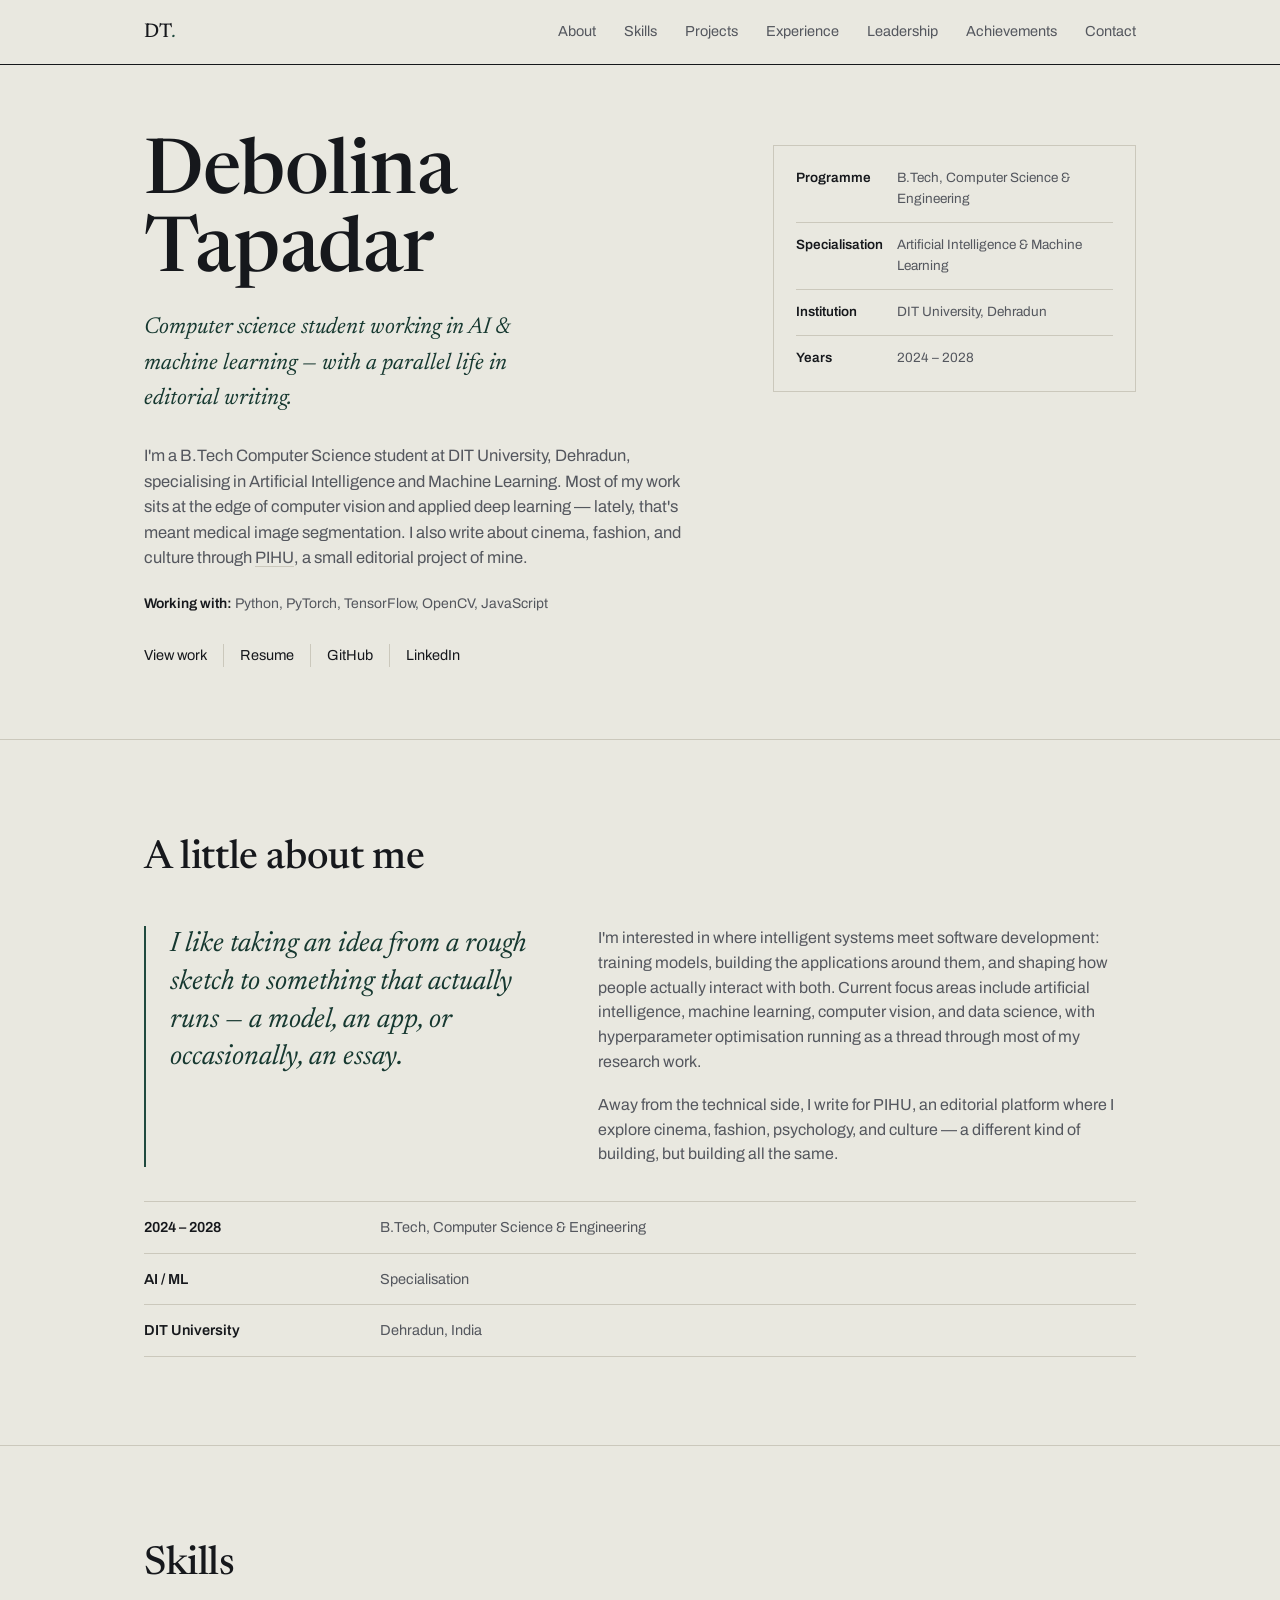
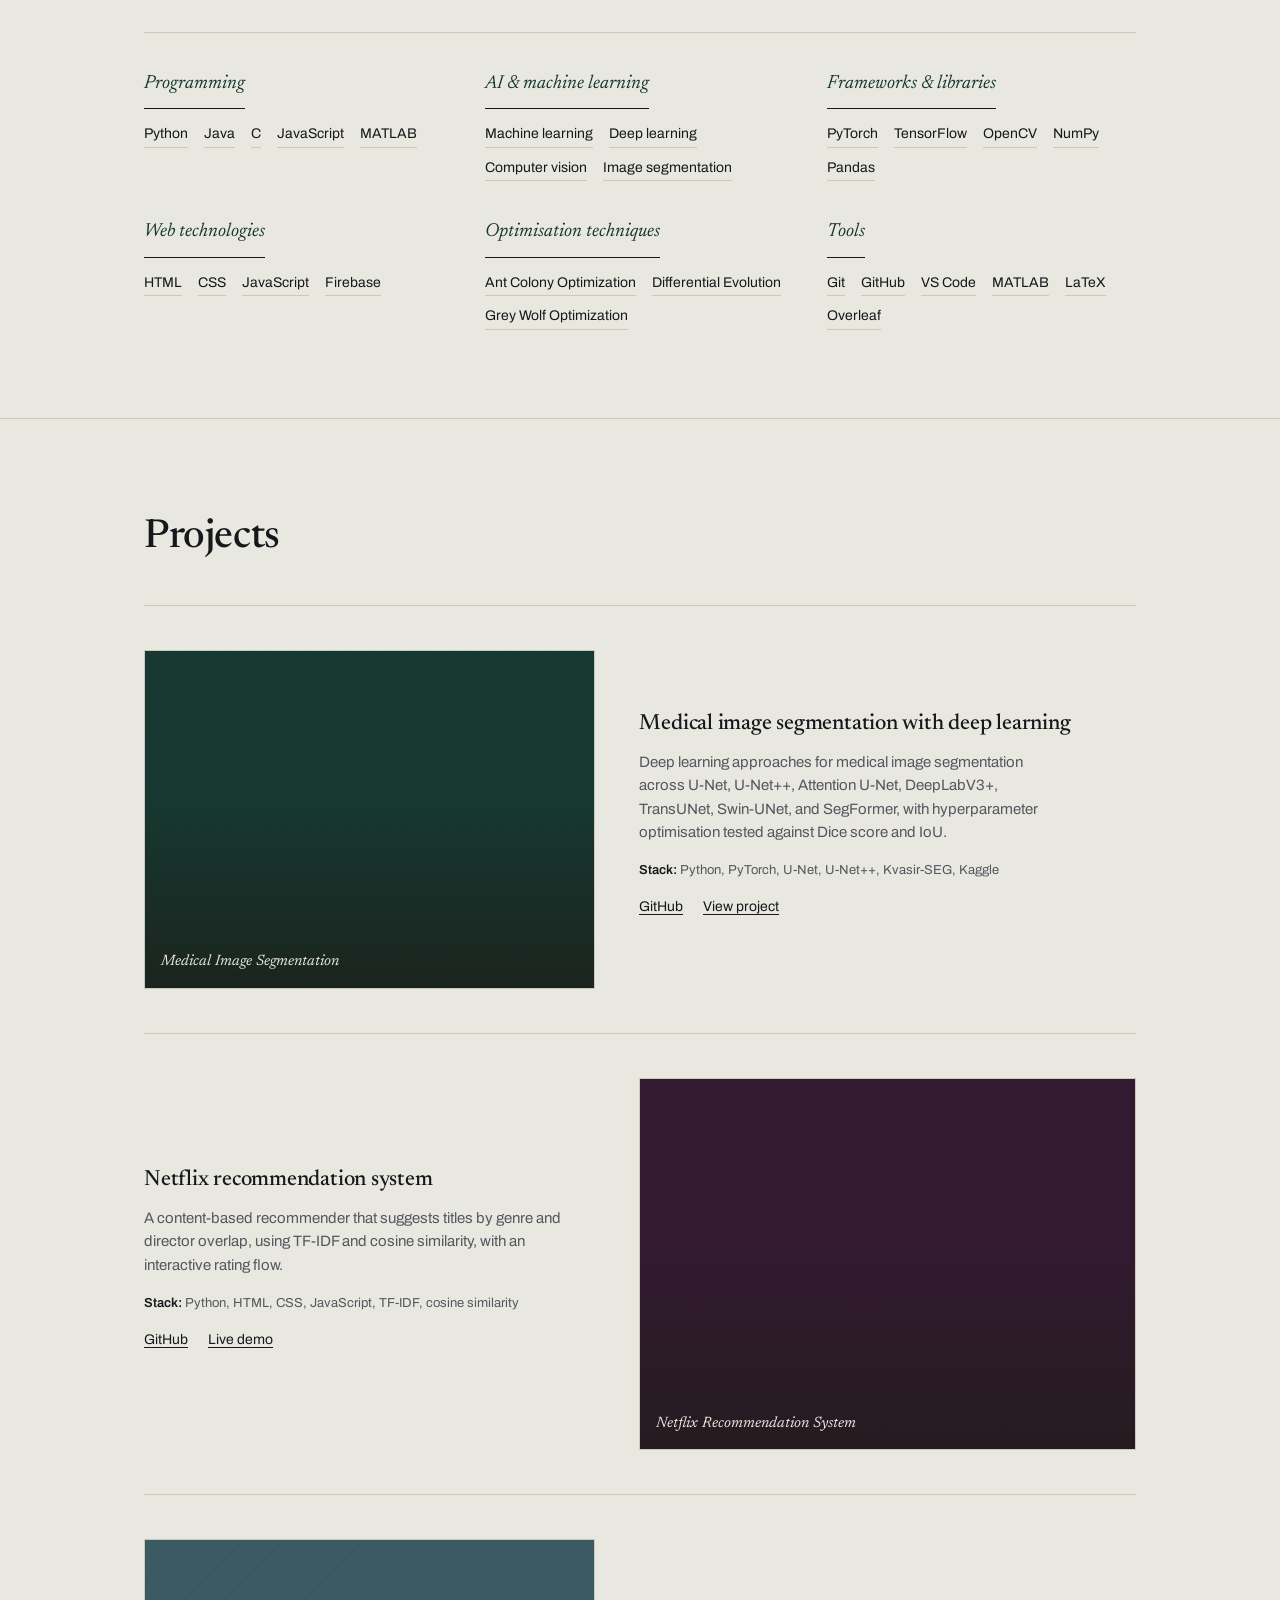
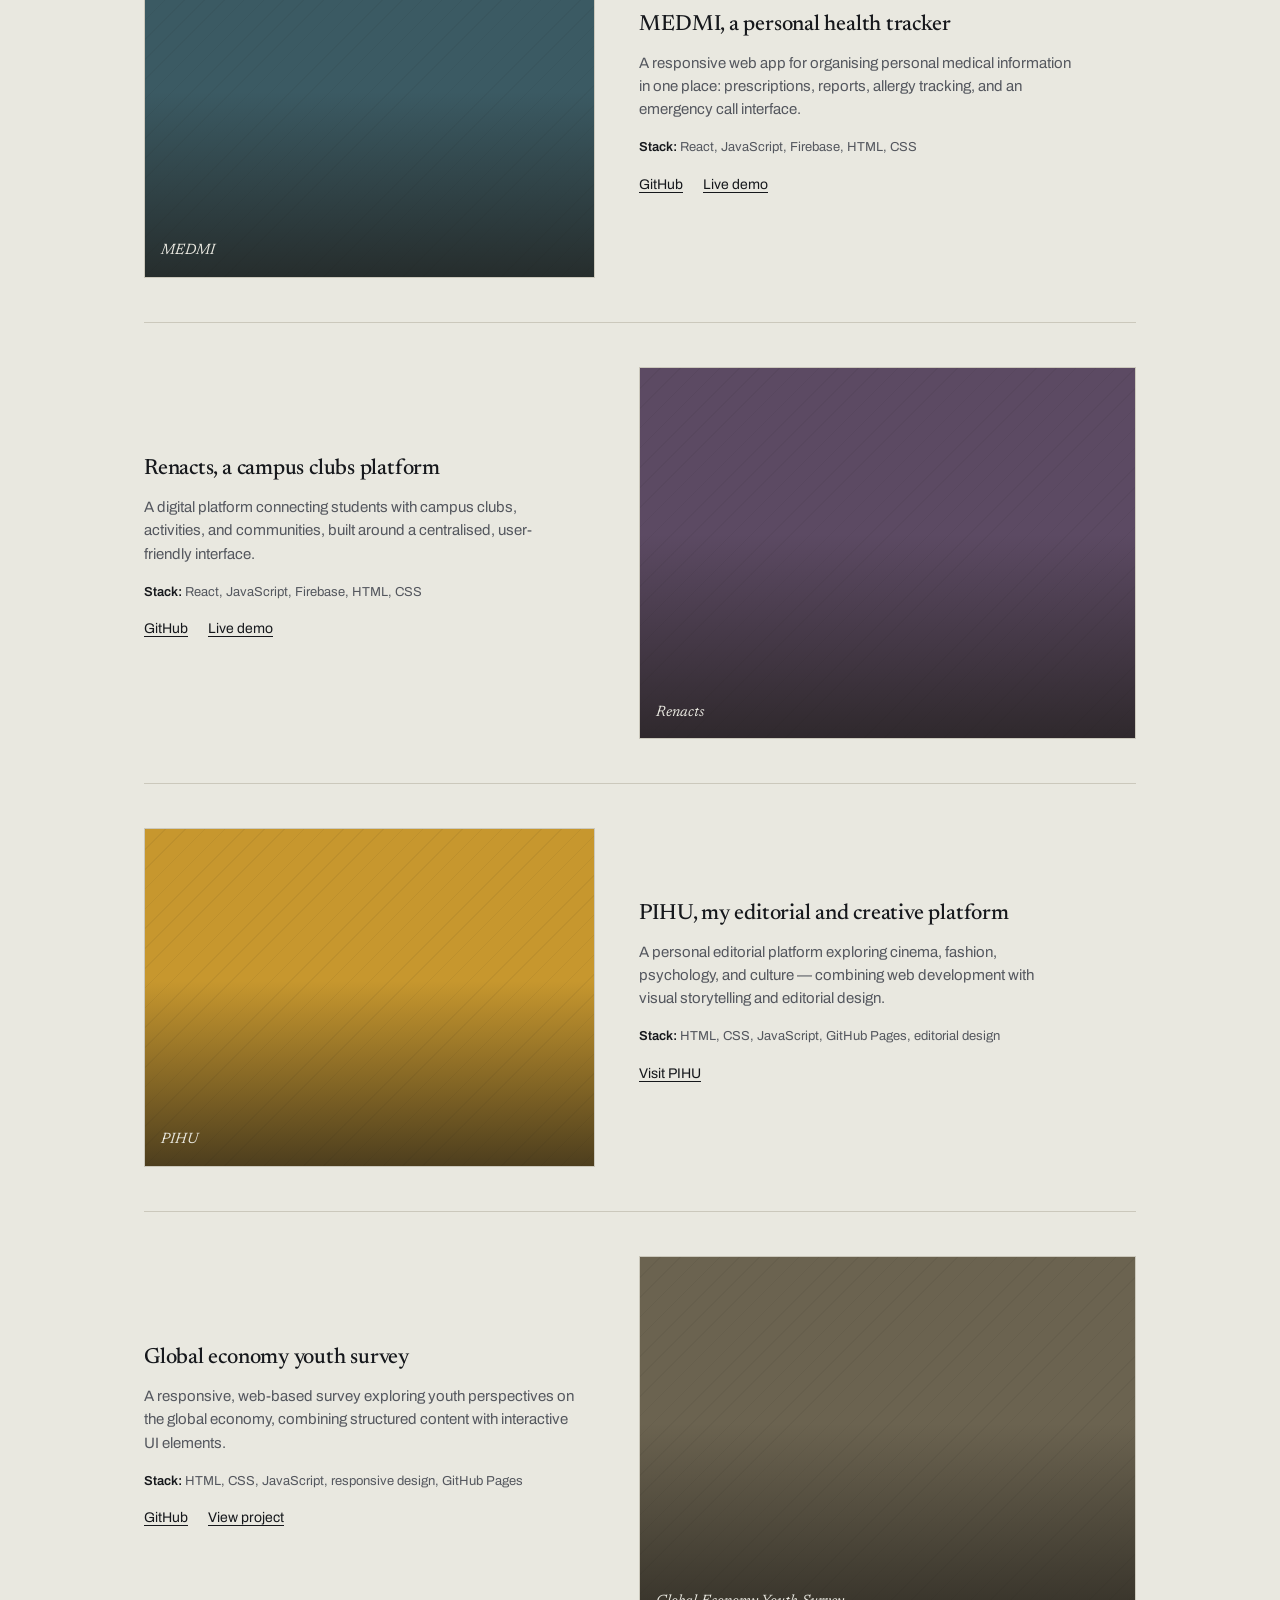
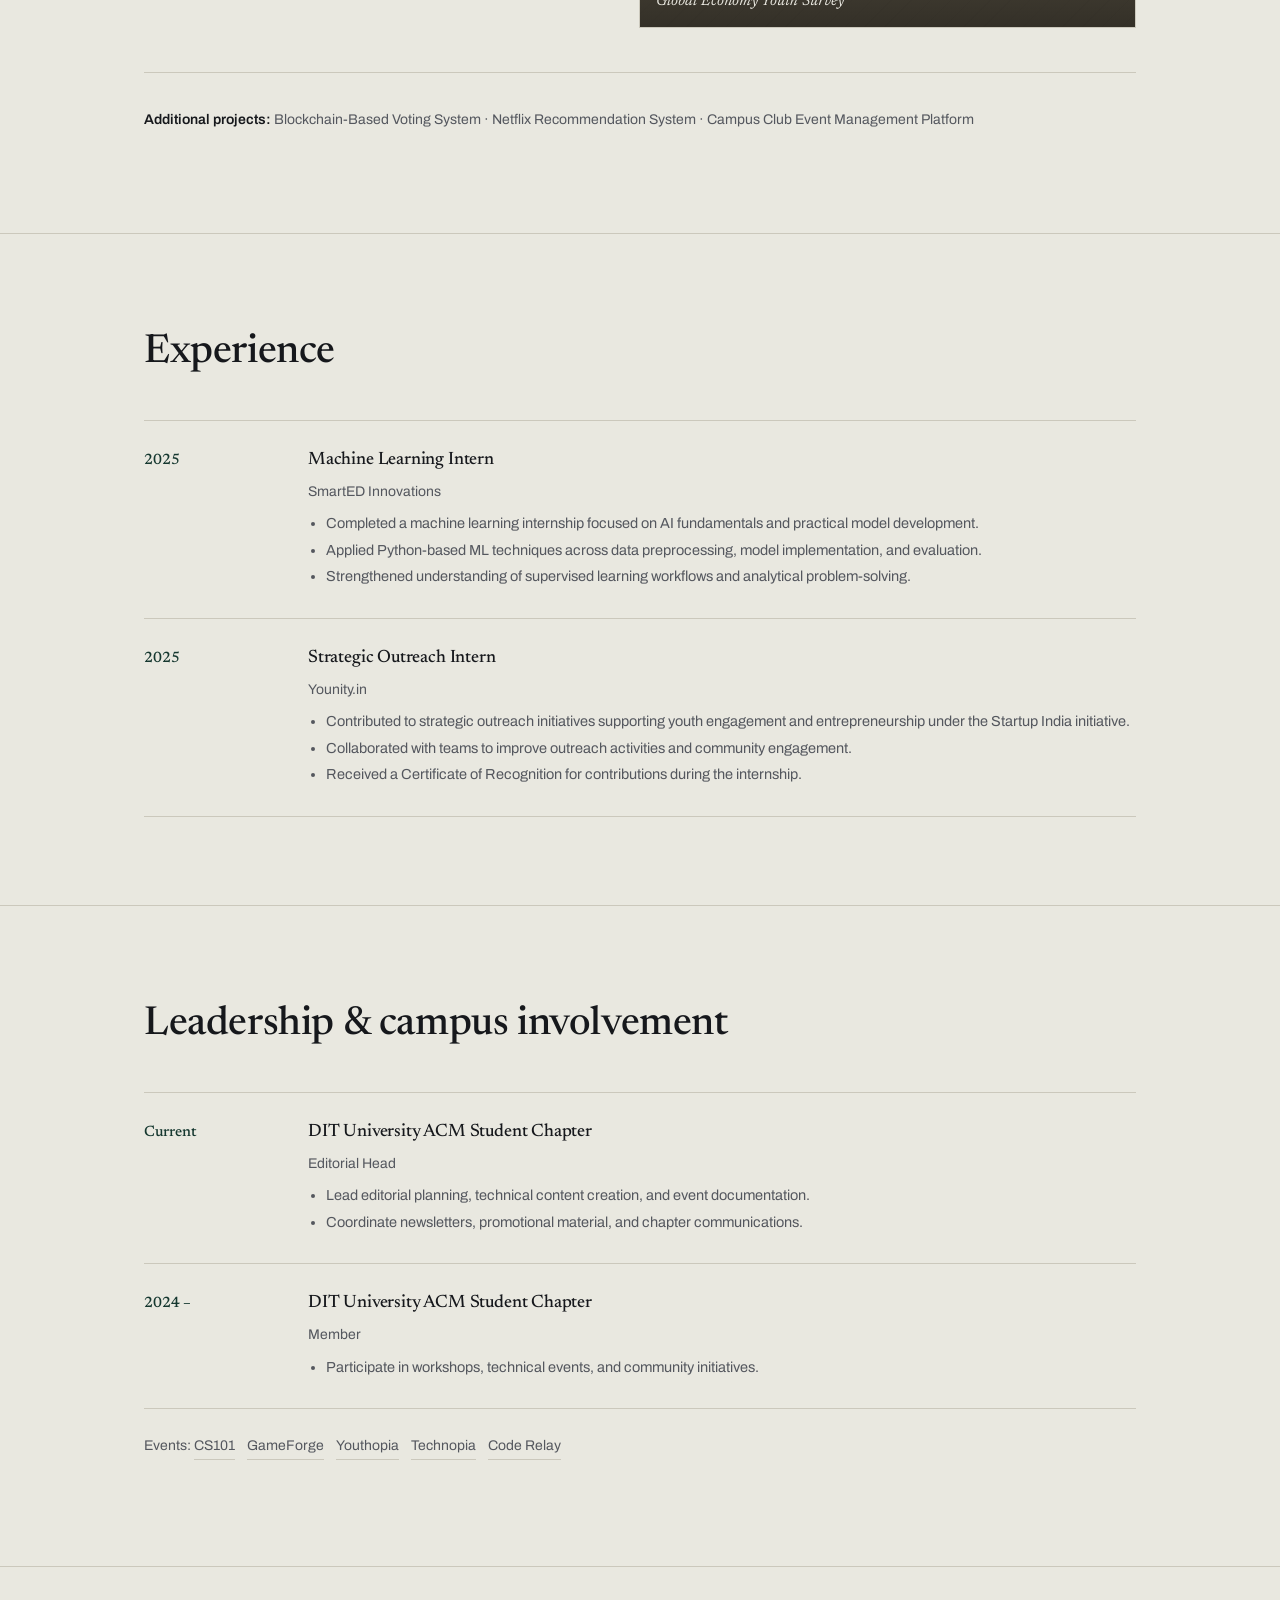
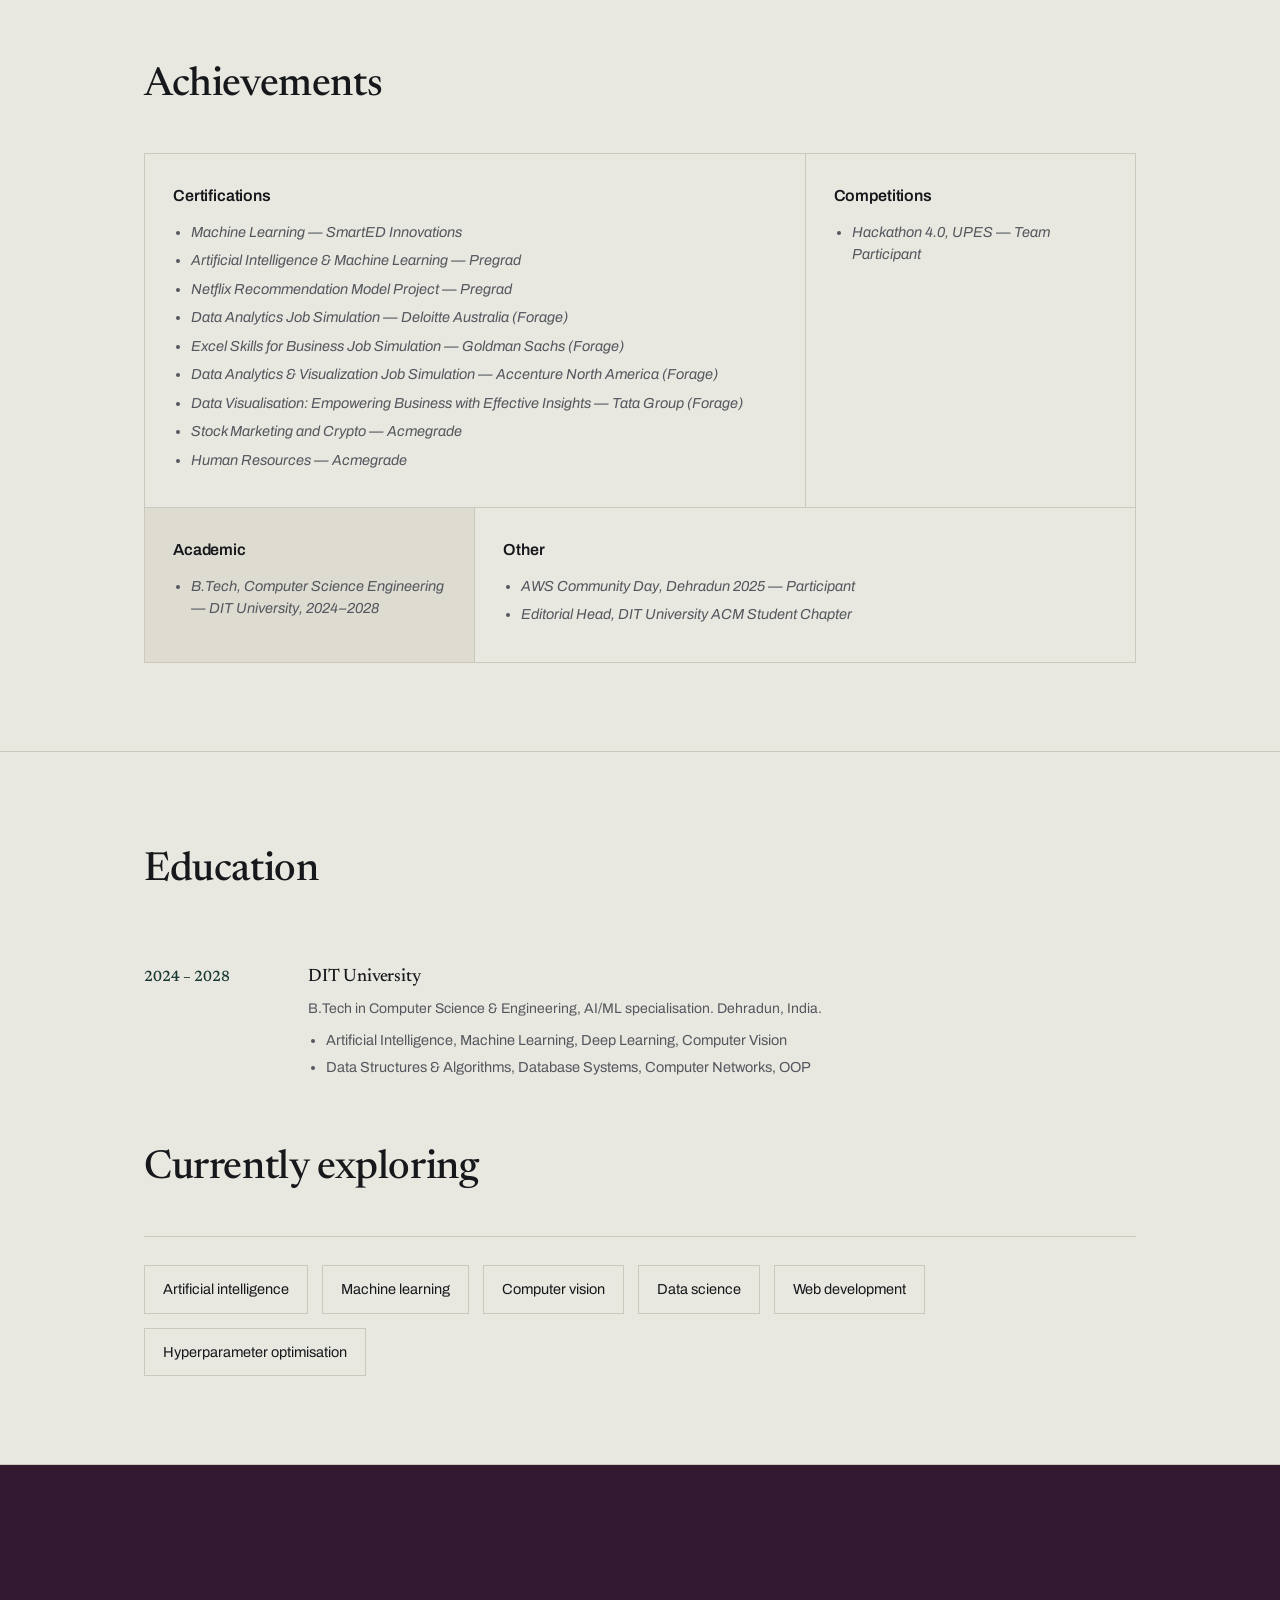
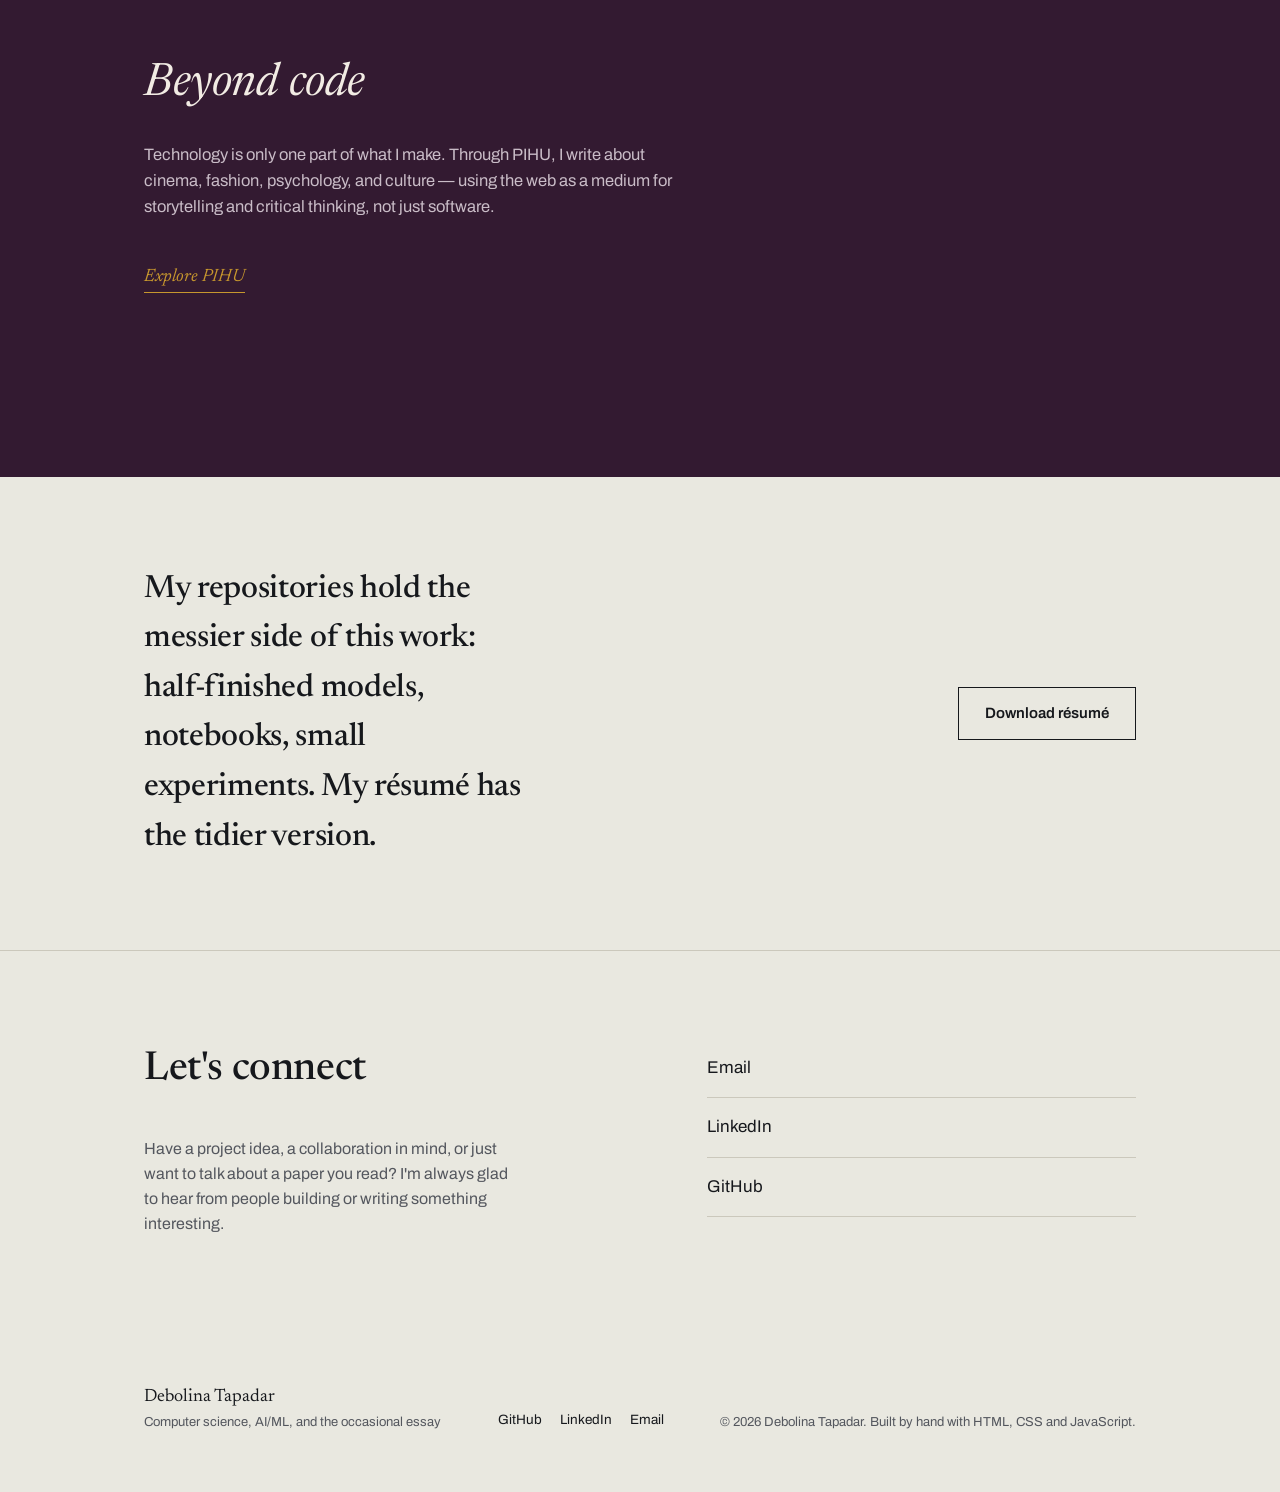
==== index.html @ 00ac8015 "Rename index (3).html to index.html" ====
<!DOCTYPE html>
<html lang="en">
<head>
<meta charset="UTF-8">
<meta name="viewport" content="width=device-width, initial-scale=1.0">
<title>Debolina Tapadar — Portfolio</title>
<link rel="preconnect" href="https://fonts.googleapis.com">
<link rel="preconnect" href="https://fonts.gstatic.com" crossorigin>
<link href="https://fonts.googleapis.com/css2?family=Newsreader:ital,wght@0,400;0,500;0,600;1,400;1,500&family=Archivo:wght@400;500;600&display=swap" rel="stylesheet">
<style>

/* ---------------------------------------------------
   TOKENS
--------------------------------------------------- */
:root{
  --paper:#E9E8E0;
  --paper-dim:#DEDCD1;
  --ink:#16181C;
  --ink-soft:#54575E;
  --line:#CBC8BC;
  --pine:#204A3F;
  --pine-dim:#163830;
  --plum:#4A2647;
  --plum-dim:#331A31;
  --gold:#C7972E;

  --serif: 'Newsreader', serif;
  --sans: 'Archivo', sans-serif;

  --gutter: clamp(20px, 5vw, 64px);
  --measure: 62ch;
}

*{box-sizing:border-box;}
html{scroll-behavior:smooth;}
body{
  margin:0;
  background:var(--paper);
  color:var(--ink);
  font-family:var(--sans);
  font-size:16px;
  line-height:1.55;
  -webkit-font-smoothing:antialiased;
}
img,svg{display:block; max-width:100%;}
a{color:inherit;}
::selection{background:var(--pine); color:var(--paper);}

.wrap{
  max-width:1120px;
  margin:0 auto;
  padding-left:var(--gutter);
  padding-right:var(--gutter);
}

h1,h2,h3{
  font-family:var(--serif);
  font-weight:500;
  margin:0;
  letter-spacing:-0.01em;
}

.eyebrowless-heading{
  font-size:clamp(28px,4vw,40px);
  margin-bottom:36px;
}

.rule{
  border:none;
  border-top:1px solid var(--line);
  margin:0;
}

section{
  padding:88px 0;
  border-bottom:1px solid var(--line);
}
section:last-of-type{border-bottom:none;}

/* focus visibility */
a:focus-visible, button:focus-visible{
  outline:2px solid var(--pine);
  outline-offset:3px;
}
@media (prefers-reduced-motion: reduce){
  *{animation-duration:0.001ms !important; transition-duration:0.001ms !important; scroll-behavior:auto !important;}
}

/* ---------------------------------------------------
   MASTHEAD / NAV
--------------------------------------------------- */
.masthead{
  position:sticky; top:0; z-index:40;
  background:var(--paper);
  border-bottom:1px solid var(--ink);
}
.masthead .wrap{
  display:flex; align-items:center; justify-content:space-between;
  height:64px;
}
.mark{
  font-family:var(--serif);
  font-weight:500; font-size:20px;
  text-decoration:none;
}
.mark em{font-style:italic; color:var(--pine); font-weight:400;}

nav.primary{display:flex; gap:28px;}
nav.primary a{
  font-size:14.5px;
  text-decoration:none;
  color:var(--ink-soft);
  padding:4px 0;
  border-bottom:1px solid transparent;
  transition:color .15s ease, border-color .15s ease;
}
nav.primary a:hover{color:var(--ink); border-color:var(--ink);}

.menu-btn{
  display:none;
  background:none; border:none; cursor:pointer;
  width:32px; height:32px; padding:0;
  position:relative;
}
.menu-btn span, .menu-btn span::before, .menu-btn span::after{
  content:''; position:absolute; left:6px; right:6px; height:1.5px; background:var(--ink);
}
.menu-btn span{top:15px;}
.menu-btn span::before{top:-7px;}
.menu-btn span::after{top:7px;}

@media (max-width: 760px){
  nav.primary{
    display:none;
    position:absolute; top:64px; left:0; right:0;
    background:var(--paper); border-bottom:1px solid var(--line);
    flex-direction:column; gap:0; padding:8px var(--gutter) 18px;
  }
  nav.primary.open{display:flex;}
  nav.primary a{padding:10px 0; border-bottom:1px solid var(--paper-dim);}
  .menu-btn{display:block;}
}

/* ---------------------------------------------------
   HERO
--------------------------------------------------- */
.hero{
  padding-top:72px;
  padding-bottom:72px;
  opacity:0; transform:translateY(10px);
  animation: rise .7s ease forwards .1s;
}
@keyframes rise{ to{opacity:1; transform:none;} }

.hero-grid{
  display:grid;
  grid-template-columns: 1.6fr 1fr;
  gap:48px;
  align-items:start;
}
.hero h1{
  font-size:clamp(44px, 7vw, 76px);
  line-height:1.02;
}
.hero .role{
  font-family:var(--serif);
  font-style:italic;
  font-weight:400;
  color:var(--pine-dim);
  font-size:clamp(18px,2.4vw,23px);
  margin-top:18px;
  max-width:34ch;
}
.hero p.intro{
  margin-top:26px;
  max-width:var(--measure);
  color:var(--ink-soft);
  font-size:16.5px;
}
.hero .stack-line{
  margin-top:22px;
  font-size:14px;
  color:var(--ink-soft);
}
.hero .stack-line b{font-weight:600; color:var(--ink);}

.hero-links{
  margin-top:30px;
  display:flex; flex-wrap:wrap; gap:0;
  font-size:14.5px;
}
.hero-links a{
  text-decoration:none;
  padding:0 16px;
  border-left:1px solid var(--line);
}
.hero-links a:first-child{padding-left:0; border-left:none;}
.hero-links a:hover{color:var(--pine-dim); text-decoration:underline;}

.colophon{
  border:1px solid var(--line);
  padding:22px;
  font-size:13.5px;
  color:var(--ink-soft);
  margin-top:8px;
}
.colophon dl{margin:0; display:grid; grid-template-columns: auto 1fr; gap:8px 14px;}
.colophon dt{color:var(--ink); font-weight:600;}
.colophon dd{margin:0;}
.colophon .div{grid-column:1/-1; border-top:1px solid var(--line); margin:4px 0;}

@media (max-width: 820px){
  .hero-grid{grid-template-columns:1fr;}
}

/* ---------------------------------------------------
   ABOUT
--------------------------------------------------- */
.about-grid{
  display:grid;
  grid-template-columns: 0.85fr 1.15fr;
  gap:56px;
}
.pullquote{
  font-family:var(--serif);
  font-style:italic;
  font-weight:400;
  font-size:clamp(22px,2.6vw,28px);
  line-height:1.35;
  color:var(--pine-dim);
  border-left:2px solid var(--pine);
  padding-left:24px;
}
.about-body p{
  max-width:var(--measure);
  color:var(--ink-soft);
  margin:0 0 18px;
}
.about-body p:last-child{margin-bottom:0;}

.statlist{
  margin-top:34px;
  border-top:1px solid var(--line);
}
.statlist .row{
  display:grid; grid-template-columns: 220px 1fr;
  gap:16px;
  padding:14px 0;
  border-bottom:1px solid var(--line);
  font-size:14.5px;
}
.statlist .row span:first-child{font-weight:600;}
.statlist .row span:last-child{color:var(--ink-soft);}

@media (max-width: 820px){
  .about-grid{grid-template-columns:1fr;}
}

/* ---------------------------------------------------
   SKILLS
--------------------------------------------------- */
.skills-grid{
  display:grid;
  grid-template-columns: repeat(6, 1fr);
  gap:36px 32px;
  border-top:1px solid var(--line);
  padding-top:36px;
}
.skill-block{grid-column:span 2;}
.skill-cat{
  font-family:var(--serif);
  font-style:italic;
  font-size:19px;
  color:var(--pine-dim);
  padding-bottom:10px;
  border-bottom:1px solid var(--ink);
  margin-bottom:14px;
  display:inline-block;
}
.skill-tags{display:flex; flex-wrap:wrap; gap:9px 16px;}
.skill-tags span{
  font-size:14px;
  padding-bottom:2px;
  border-bottom:1px solid var(--line);
}
@media (max-width: 700px){
  .skills-grid{grid-template-columns:1fr 1fr;}
  .skill-block{grid-column:span 2;}
}
@media (max-width: 480px){
  .skills-grid{grid-template-columns:1fr;}
  .skill-block{grid-column:1 / -1 !important;}
}

/* ---------------------------------------------------
   PROJECTS
--------------------------------------------------- */
.project-row{
  display:grid;
  grid-template-columns: 1fr 1.1fr;
  gap:44px;
  padding:44px 0;
  border-bottom:1px solid var(--line);
  align-items:center;
}
.project-row:first-of-type{border-top:1px solid var(--line);}
.project-row.reverse .visual{order:2;}
.project-row.reverse .content{order:1;}

.visual{
  aspect-ratio:4/3;
  border:1px solid var(--line);
  position:relative;
  overflow:hidden;
  display:flex; align-items:flex-end;
}
.visual .tag{
  font-family:var(--serif); font-style:italic; font-weight:400;
  font-size:15px; color:var(--paper);
  padding:14px 16px;
  position:relative; z-index:2;
}
.visual::before{
  content:''; position:absolute; inset:0;
  background-image:
    repeating-linear-gradient(135deg, rgba(30,28,24,0.06) 0 1px, transparent 1px 14px);
}
.visual::after{
  content:''; position:absolute; inset:0; z-index:1;
  background:linear-gradient(180deg, transparent 45%, rgba(30,28,24,0.72) 100%);
}

.content h3{font-size:22px; margin-bottom:10px;}
.content p.desc{color:var(--ink-soft); font-size:15px; max-width:48ch; margin:0 0 16px;}
.content .tech{
  font-size:13px; color:var(--ink-soft);
  margin-bottom:16px;
}
.content .tech b{color:var(--ink); font-weight:600;}
.content .plinks{font-size:14px;}
.content .plinks a{
  text-decoration:none; border-bottom:1px solid var(--ink);
  margin-right:20px;
}
.content .plinks a:hover{color:var(--pine-dim); border-color:var(--pine-dim);}

@media (max-width: 760px){
  .project-row, .project-row.reverse{grid-template-columns:1fr;}
  .project-row.reverse .visual, .project-row.reverse .content{order:initial;}
}

/* ---------------------------------------------------
   TIMELINE (experience + leadership)
--------------------------------------------------- */
.timeline{border-top:1px solid var(--line);}
.tl-item{
  display:grid;
  grid-template-columns: 140px 1fr;
  gap:24px;
  padding:26px 0;
  border-bottom:1px solid var(--line);
}
.tl-item .year{
  font-family:var(--serif); font-weight:500;
  color:var(--pine-dim); font-size:15px;
  padding-top:2px;
}
.tl-item h3{font-size:18px; margin-bottom:6px;}
.tl-item .org{color:var(--ink-soft); font-size:14px; margin-bottom:10px;}
.tl-item ul{margin:0; padding-left:18px; color:var(--ink-soft); font-size:14.5px;}
.tl-item li{margin-bottom:4px;}
.tl-item.placeholder{color:var(--ink-soft); font-style:italic;}
@media (max-width: 560px){
  .tl-item{grid-template-columns:1fr;}
}

/* events chips row */
.events-line{margin-top:22px; font-size:14px; color:var(--ink-soft);}
.events-line span{
  display:inline-block;
  margin:4px 12px 4px 0;
  padding-bottom:2px;
  border-bottom:1px solid var(--line);
}

/* ---------------------------------------------------
   ACHIEVEMENTS
--------------------------------------------------- */
.ach-grid{
  display:grid;
  grid-template-columns:repeat(3, 1fr);
  gap:1px;
  background:var(--line);
  border:1px solid var(--line);
}
.ach-card{
  background:var(--paper);
  padding:30px 28px;
}
.ach-card:nth-child(1){grid-column:span 2;}
.ach-card:nth-child(2){grid-column:span 1;}
.ach-card:nth-child(3){grid-column:span 1; background:var(--paper-dim);}
.ach-card:nth-child(4){grid-column:span 2;}
.ach-card h3{
  font-size:16px; font-family:var(--sans); font-weight:600;
  margin-bottom:12px;
}
.ach-card ul{margin:0; padding-left:18px; color:var(--ink-soft); font-size:14.5px;}
.ach-card li{margin-bottom:6px; font-style:italic;}
@media (max-width: 700px){
  .ach-grid{grid-template-columns:1fr;}
  .ach-card:nth-child(n){grid-column:span 1 !important;}
}

/* ---------------------------------------------------
   EXPLORING
--------------------------------------------------- */
.explore-row{
  display:flex; flex-wrap:wrap; gap:14px;
  border-top:1px solid var(--line);
  padding-top:28px;
}
.explore-chip{
  border:1px solid var(--line);
  padding:12px 18px;
  font-size:14.5px;
  transition:border-color .15s ease, color .15s ease;
}
.explore-chip:hover{border-color:var(--pine); color:var(--pine-dim);}

/* ---------------------------------------------------
   BEYOND CODE / PIHU  — distinct treatment
--------------------------------------------------- */
.beyond{
  background:var(--plum-dim);
  color:#E9E3E8;
  border-bottom:none;
}
.beyond .wrap{padding:96px var(--gutter);}
.beyond h2{
  color:#F2ECE4;
  font-style:italic; font-weight:400;
  font-size:clamp(30px,4.4vw,46px);
  max-width:18ch;
}
.beyond p{
  max-width:var(--measure);
  color:#C9BCC7;
  font-size:16.5px;
  margin-top:22px;
}
.beyond a.pihu-link{
  display:inline-block; margin-top:28px;
  font-family:var(--serif); font-style:italic;
  color:var(--gold);
  text-decoration:none;
  border-bottom:1px solid var(--gold);
  font-size:18px;
  transition:padding-left .15s ease;
}
.beyond a.pihu-link:hover{padding-left:6px;}

/* ---------------------------------------------------
   RESUME BAND
--------------------------------------------------- */
.resume-band{
  display:flex; align-items:center; justify-content:space-between;
  flex-wrap:wrap; gap:20px;
}
.resume-band h2{font-size:clamp(24px,3.4vw,32px); max-width:20ch;}
.resume-btn{
  font-family:var(--sans); font-weight:600; font-size:15px;
  text-decoration:none;
  border:1px solid var(--ink);
  padding:14px 26px;
  white-space:nowrap;
}
.resume-btn:hover{background:var(--ink); color:var(--paper);}

/* ---------------------------------------------------
   CONTACT
--------------------------------------------------- */
.contact-grid{display:grid; grid-template-columns:1.2fr 1fr; gap:48px;}
.contact-grid p{color:var(--ink-soft); max-width:42ch;}
.contact-links{list-style:none; margin:0; padding:0; font-size:17px;}
.contact-links li{border-bottom:1px solid var(--line);}
.contact-links a{
  display:block; padding:16px 0 16px 0;
  text-decoration:none;
  transition:padding-left .15s ease, color .15s ease;
}
.contact-links a:hover{color:var(--pine-dim); padding-left:8px;}
@media (max-width: 700px){ .contact-grid{grid-template-columns:1fr;} }

/* ---------------------------------------------------
   FOOTER
--------------------------------------------------- */
footer{padding:44px 0 60px;}
footer .wrap{
  display:flex; justify-content:space-between; align-items:flex-end; flex-wrap:wrap; gap:16px;
}
footer .fmark{font-family:var(--serif); font-size:18px;}
footer .fmeta{font-size:13px; color:var(--ink-soft);}
footer .flinks{display:flex; gap:18px; font-size:13.5px;}
footer .flinks a{text-decoration:none; border-bottom:1px solid transparent;}
footer .flinks a:hover{border-color:var(--ink);}

</style>
</head>
<body>

<!-- ============ MASTHEAD ============ -->
<header class="masthead">
  <div class="wrap">
    <a href="#top" class="mark">DT<em>.</em></a>
    <nav class="primary" id="primaryNav">
      <a href="#about">About</a>
      <a href="#skills">Skills</a>
      <a href="#projects">Projects</a>
      <a href="#experience">Experience</a>
      <a href="#leadership">Leadership</a>
      <a href="#achievements">Achievements</a>
      <a href="#contact">Contact</a>
    </nav>
    <button class="menu-btn" id="menuBtn" aria-label="Toggle menu" aria-expanded="false"><span></span></button>
  </div>
</header>

<!-- ============ HERO ============ -->
<section class="hero" id="top">
  <div class="wrap hero-grid">
    <div>
      <h1>Debolina<br>Tapadar</h1>
      <p class="role">Computer science student working in AI &amp; machine learning — with a parallel life in editorial writing.</p>
      <p class="intro">I'm a B.Tech Computer Science student at DIT University, Dehradun, specialising in Artificial Intelligence and Machine Learning. Most of my work sits at the edge of computer vision and applied deep learning — lately, that's meant medical image segmentation. I also write about cinema, fashion, and culture through <a href="#beyond" style="border-bottom:1px solid var(--line); text-decoration:none;">PIHU</a>, a small editorial project of mine.</p>
      <p class="stack-line"><b>Working with:</b> Python, PyTorch, TensorFlow, OpenCV, JavaScript</p>
      <div class="hero-links">
        <a href="#projects">View work</a>
        <a href="resume.pdf">Resume</a>
        <a href="https://github.com/debolinatapadar" target="_blank" rel="noopener">GitHub</a>
        <a href="https://linkedin.com/in/debolina-tapadar" target="_blank" rel="noopener">LinkedIn</a>
      </div>
    </div>
    <div class="colophon">
      <dl>
        <dt>Programme</dt><dd>B.Tech, Computer Science &amp; Engineering</dd>
        <div class="div"></div>
        <dt>Specialisation</dt><dd>Artificial Intelligence &amp; Machine Learning</dd>
        <div class="div"></div>
        <dt>Institution</dt><dd>DIT University, Dehradun</dd>
        <div class="div"></div>
        <dt>Years</dt><dd>2024 – 2028</dd>
      </dl>
    </div>
  </div>
</section>

<!-- ============ ABOUT ============ -->
<section id="about">
  <div class="wrap">
    <h2 class="eyebrowless-heading">A little about me</h2>
    <div class="about-grid">
      <div class="pullquote">
        I like taking an idea from a rough sketch to something that actually runs — a model, an app, or occasionally, an essay.
      </div>
      <div class="about-body">
        <p>I'm interested in where intelligent systems meet software development: training models, building the applications around them, and shaping how people actually interact with both. Current focus areas include artificial intelligence, machine learning, computer vision, and data science, with hyperparameter optimisation running as a thread through most of my research work.</p>
        <p>Away from the technical side, I write for PIHU, an editorial platform where I explore cinema, fashion, psychology, and culture — a different kind of building, but building all the same.</p>
      </div>
    </div>
    <div class="statlist">
      <div class="row"><span>2024 – 2028</span><span>B.Tech, Computer Science &amp; Engineering</span></div>
      <div class="row"><span>AI / ML</span><span>Specialisation</span></div>
      <div class="row"><span>DIT University</span><span>Dehradun, India</span></div>
    </div>
  </div>
</section>

<!-- ============ SKILLS ============ -->
<section id="skills">
  <div class="wrap">
    <h2 class="eyebrowless-heading">Skills</h2>

    <div class="skills-grid">
      <div class="skill-block">
        <div class="skill-cat">Programming</div>
        <div class="skill-tags"><span>Python</span><span>Java</span><span>C</span><span>JavaScript</span><span>MATLAB</span></div>
      </div>
      <div class="skill-block">
        <div class="skill-cat">AI &amp; machine learning</div>
        <div class="skill-tags"><span>Machine learning</span><span>Deep learning</span><span>Computer vision</span><span>Image segmentation</span></div>
      </div>
      <div class="skill-block">
        <div class="skill-cat">Frameworks &amp; libraries</div>
        <div class="skill-tags"><span>PyTorch</span><span>TensorFlow</span><span>OpenCV</span><span>NumPy</span><span>Pandas</span></div>
      </div>
      <div class="skill-block">
        <div class="skill-cat">Web technologies</div>
        <div class="skill-tags"><span>HTML</span><span>CSS</span><span>JavaScript</span><span>Firebase</span></div>
      </div>
      <div class="skill-block">
        <div class="skill-cat">Optimisation techniques</div>
        <div class="skill-tags"><span>Ant Colony Optimization</span><span>Differential Evolution</span><span>Grey Wolf Optimization</span></div>
      </div>
      <div class="skill-block">
        <div class="skill-cat">Tools</div>
        <div class="skill-tags"><span>Git</span><span>GitHub</span><span>VS Code</span><span>MATLAB</span><span>LaTeX</span><span>Overleaf</span></div>
      </div>
    </div>
  </div>
</section>

<!-- ============ PROJECTS ============ -->
<section id="projects">
  <div class="wrap">
    <h2 class="eyebrowless-heading">Projects</h2>

    <div class="project-row">
      <div class="visual" style="background:var(--pine-dim);"><span class="tag">Medical Image Segmentation</span></div>
      <div class="content">
        <h3>Medical image segmentation with deep learning</h3>
        <p class="desc">Deep learning approaches for medical image segmentation across U-Net, U-Net++, Attention U-Net, DeepLabV3+, TransUNet, Swin-UNet, and SegFormer, with hyperparameter optimisation tested against Dice score and IoU.</p>
        <p class="tech"><b>Stack:</b> Python, PyTorch, U-Net, U-Net++, Kvasir-SEG, Kaggle</p>
        <p class="plinks"><a href="https://github.com/debolinatapadar/metaheuristic-polyp-segmentation" target="_blank" rel="noopener">GitHub</a><a href="#">View project</a></p>
      </div>
    </div>

    <div class="project-row reverse">
      <div class="visual" style="background:var(--plum-dim);"><span class="tag">Netflix Recommendation System</span></div>
      <div class="content">
        <h3>Netflix recommendation system</h3>
        <p class="desc">A content-based recommender that suggests titles by genre and director overlap, using TF-IDF and cosine similarity, with an interactive rating flow.</p>
        <p class="tech"><b>Stack:</b> Python, HTML, CSS, JavaScript, TF-IDF, cosine similarity</p>
        <p class="plinks"><a href="https://github.com/debolinatapadar/NetflixRecoomendatin-Model" target="_blank" rel="noopener">GitHub</a><a href="#">Live demo</a></p>
      </div>
    </div>

    <div class="project-row">
      <div class="visual" style="background:#3B5A63;"><span class="tag">MEDMI</span></div>
      <div class="content">
        <h3>MEDMI, a personal health tracker</h3>
        <p class="desc">A responsive web app for organising personal medical information in one place: prescriptions, reports, allergy tracking, and an emergency call interface.</p>
        <p class="tech"><b>Stack:</b> React, JavaScript, Firebase, HTML, CSS</p>
        <p class="plinks"><a href="https://github.com/debolinatapadar/MEDMI" target="_blank" rel="noopener">GitHub</a><a href="#">Live demo</a></p>
      </div>
    </div>

    <div class="project-row reverse">
      <div class="visual" style="background:#5C4A63;"><span class="tag">Renacts</span></div>
      <div class="content">
        <h3>Renacts, a campus clubs platform</h3>
        <p class="desc">A digital platform connecting students with campus clubs, activities, and communities, built around a centralised, user-friendly interface.</p>
        <p class="tech"><b>Stack:</b> React, JavaScript, Firebase, HTML, CSS</p>
        <p class="plinks"><a href="#" target="_blank" rel="noopener">GitHub</a><a href="#">Live demo</a></p>
      </div>
    </div>

    <div class="project-row">
      <div class="visual" style="background:var(--gold);"><span class="tag">PIHU</span></div>
      <div class="content">
        <h3>PIHU, my editorial and creative platform</h3>
        <p class="desc">A personal editorial platform exploring cinema, fashion, psychology, and culture — combining web development with visual storytelling and editorial design.</p>
        <p class="tech"><b>Stack:</b> HTML, CSS, JavaScript, GitHub Pages, editorial design</p>
        <p class="plinks"><a href="#beyond">Visit PIHU</a></p>
      </div>
    </div>

    <div class="project-row reverse">
      <div class="visual" style="background:#6B6350;"><span class="tag">Global Economy Youth Survey</span></div>
      <div class="content">
        <h3>Global economy youth survey</h3>
        <p class="desc">A responsive, web-based survey exploring youth perspectives on the global economy, combining structured content with interactive UI elements.</p>
        <p class="tech"><b>Stack:</b> HTML, CSS, JavaScript, responsive design, GitHub Pages</p>
        <p class="plinks"><a href="https://github.com/debolinatapadar/youth-global-economy-survey" target="_blank" rel="noopener">GitHub</a><a href="#">View project</a></p>
      </div>
    </div>

    <p style="margin-top:36px; font-size:14px; color:var(--ink-soft);"><b style="color:var(--ink); font-weight:600;">Additional projects:</b> Blockchain-Based Voting System · Netflix Recommendation System · Campus Club Event Management Platform</p>
  </div>
</section>

<!-- ============ EXPERIENCE ============ -->
<section id="experience">
  <div class="wrap">
    <h2 class="eyebrowless-heading">Experience</h2>
    <div class="timeline">
      <div class="tl-item">
        <div class="year">2025</div>
        <div>
          <h3>Machine Learning Intern</h3>
          <div class="org">SmartED Innovations</div>
          <ul>
            <li>Completed a machine learning internship focused on AI fundamentals and practical model development.</li>
            <li>Applied Python-based ML techniques across data preprocessing, model implementation, and evaluation.</li>
            <li>Strengthened understanding of supervised learning workflows and analytical problem-solving.</li>
          </ul>
        </div>
      </div>
      <div class="tl-item">
        <div class="year">2025</div>
        <div>
          <h3>Strategic Outreach Intern</h3>
          <div class="org">Younity.in</div>
          <ul>
            <li>Contributed to strategic outreach initiatives supporting youth engagement and entrepreneurship under the Startup India initiative.</li>
            <li>Collaborated with teams to improve outreach activities and community engagement.</li>
            <li>Received a Certificate of Recognition for contributions during the internship.</li>
          </ul>
        </div>
      </div>
    </div>
  </div>
</section>

<!-- ============ LEADERSHIP ============ -->
<section id="leadership">
  <div class="wrap">
    <h2 class="eyebrowless-heading">Leadership &amp; campus involvement</h2>
    <div class="timeline">
      <div class="tl-item">
        <div class="year">Current</div>
        <div>
          <h3>DIT University ACM Student Chapter</h3>
          <div class="org">Editorial Head</div>
          <ul>
            <li>Lead editorial planning, technical content creation, and event documentation.</li>
            <li>Coordinate newsletters, promotional material, and chapter communications.</li>
          </ul>
        </div>
      </div>
      <div class="tl-item">
        <div class="year">2024 –</div>
        <div>
          <h3>DIT University ACM Student Chapter</h3>
          <div class="org">Member</div>
          <ul>
            <li>Participate in workshops, technical events, and community initiatives.</li>
          </ul>
        </div>
      </div>
    </div>
    <p class="events-line">
      Events: <span>CS101</span><span>GameForge</span><span>Youthopia</span><span>Technopia</span><span>Code Relay</span>
    </p>
  </div>
</section>

<!-- ============ ACHIEVEMENTS ============ -->
<section id="achievements">
  <div class="wrap">
    <h2 class="eyebrowless-heading">Achievements</h2>
    <div class="ach-grid">
      <div class="ach-card">
        <h3>Certifications</h3>
        <ul>
          <li>Machine Learning — SmartED Innovations</li>
          <li>Artificial Intelligence &amp; Machine Learning — Pregrad</li>
          <li>Netflix Recommendation Model Project — Pregrad</li>
          <li>Data Analytics Job Simulation — Deloitte Australia (Forage)</li>
          <li>Excel Skills for Business Job Simulation — Goldman Sachs (Forage)</li>
          <li>Data Analytics &amp; Visualization Job Simulation — Accenture North America (Forage)</li>
          <li>Data Visualisation: Empowering Business with Effective Insights — Tata Group (Forage)</li>
          <li>Stock Marketing and Crypto — Acmegrade</li>
          <li>Human Resources — Acmegrade</li>
        </ul>
      </div>
      <div class="ach-card">
        <h3>Competitions</h3>
        <ul>
          <li>Hackathon 4.0, UPES — Team Participant</li>
        </ul>
      </div>
      <div class="ach-card">
        <h3>Academic</h3>
        <ul>
          <li>B.Tech, Computer Science Engineering — DIT University, 2024–2028</li>
        </ul>
      </div>
      <div class="ach-card">
        <h3>Other</h3>
        <ul>
          <li>AWS Community Day, Dehradun 2025 — Participant</li>
          <li>Editorial Head, DIT University ACM Student Chapter</li>
        </ul>
      </div>
    </div>
  </div>
</section>

<!-- ============ EDUCATION + CURRENTLY EXPLORING ============ -->
<section id="education">
  <div class="wrap">
    <h2 class="eyebrowless-heading">Education</h2>
    <div class="tl-item" style="border-bottom:none; padding-bottom:0;">
      <div class="year">2024 – 2028</div>
      <div>
        <h3>DIT University</h3>
        <div class="org">B.Tech in Computer Science &amp; Engineering, AI/ML specialisation. Dehradun, India.</div>
        <ul>
          <li>Artificial Intelligence, Machine Learning, Deep Learning, Computer Vision</li>
          <li>Data Structures &amp; Algorithms, Database Systems, Computer Networks, OOP</li>
        </ul>
      </div>
    </div>

    <h2 class="eyebrowless-heading" style="margin-top:56px;">Currently exploring</h2>
    <div class="explore-row">
      <div class="explore-chip">Artificial intelligence</div>
      <div class="explore-chip">Machine learning</div>
      <div class="explore-chip">Computer vision</div>
      <div class="explore-chip">Data science</div>
      <div class="explore-chip">Web development</div>
      <div class="explore-chip">Hyperparameter optimisation</div>
    </div>
  </div>
</section>

<!-- ============ BEYOND CODE / PIHU ============ -->
<section class="beyond" id="beyond">
  <div class="wrap">
    <h2>Beyond code</h2>
    <p>Technology is only one part of what I make. Through PIHU, I write about cinema, fashion, psychology, and culture — using the web as a medium for storytelling and critical thinking, not just software.</p>
    <a class="pihu-link" href="#" target="_blank" rel="noopener">Explore PIHU</a>
  </div>
</section>

<!-- ============ GITHUB / RESUME BAND ============ -->
<section>
  <div class="wrap resume-band">
    <h2>My repositories hold the messier side of this work: half-finished models, notebooks, small experiments. My résumé has the tidier version.</h2>
    <a class="resume-btn" href="resume.pdf">Download résumé</a>
  </div>
</section>

<!-- ============ CONTACT ============ -->
<section id="contact">
  <div class="wrap contact-grid">
    <div>
      <h2 class="eyebrowless-heading">Let's connect</h2>
      <p>Have a project idea, a collaboration in mind, or just want to talk about a paper you read? I'm always glad to hear from people building or writing something interesting.</p>
    </div>
    <ul class="contact-links">
      <li><a href="mailto:tapadardebolina35@gmail.com">Email</a></li>
      <li><a href="https://linkedin.com/in/debolina-tapadar" target="_blank" rel="noopener">LinkedIn</a></li>
      <li><a href="https://github.com/debolinatapadar" target="_blank" rel="noopener">GitHub</a></li>
    </ul>
  </div>
</section>

<!-- ============ FOOTER ============ -->
<footer>
  <div class="wrap">
    <div>
      <div class="fmark">Debolina Tapadar</div>
      <div class="fmeta">Computer science, AI/ML, and the occasional essay</div>
    </div>
    <div class="flinks">
      <a href="https://github.com/debolinatapadar" target="_blank" rel="noopener">GitHub</a>
      <a href="https://linkedin.com/in/debolina-tapadar" target="_blank" rel="noopener">LinkedIn</a>
      <a href="mailto:tapadardebolina35@gmail.com">Email</a>
    </div>
    <div class="fmeta">© 2026 Debolina Tapadar. Built by hand with HTML, CSS and JavaScript.</div>
  </div>
</footer>

<script>
  var menuBtn = document.getElementById('menuBtn');
  var nav = document.getElementById('primaryNav');
  menuBtn.addEventListener('click', function(){
    var open = nav.classList.toggle('open');
    menuBtn.setAttribute('aria-expanded', open ? 'true' : 'false');
  });
  nav.querySelectorAll('a').forEach(function(a){
    a.addEventListener('click', function(){
      nav.classList.remove('open');
      menuBtn.setAttribute('aria-expanded', 'false');
    });
  });
</script>

</body>
</html>
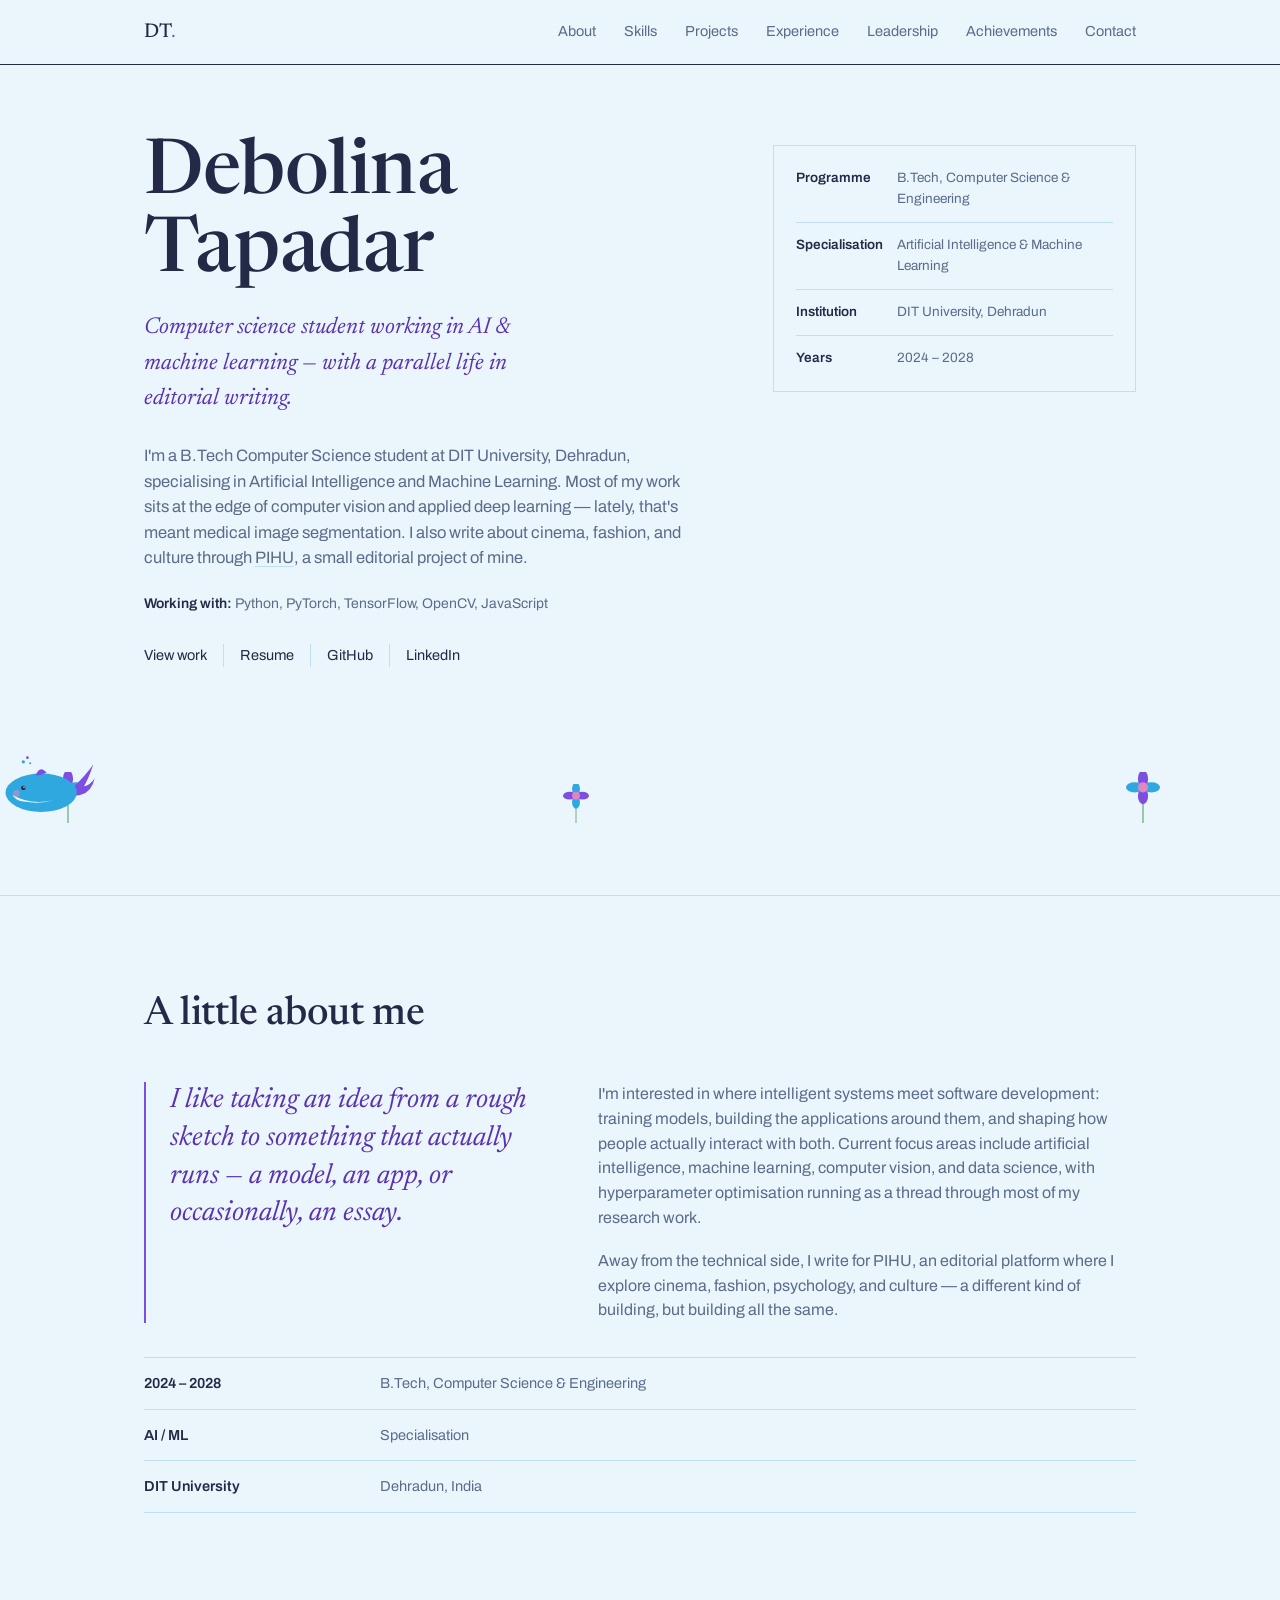
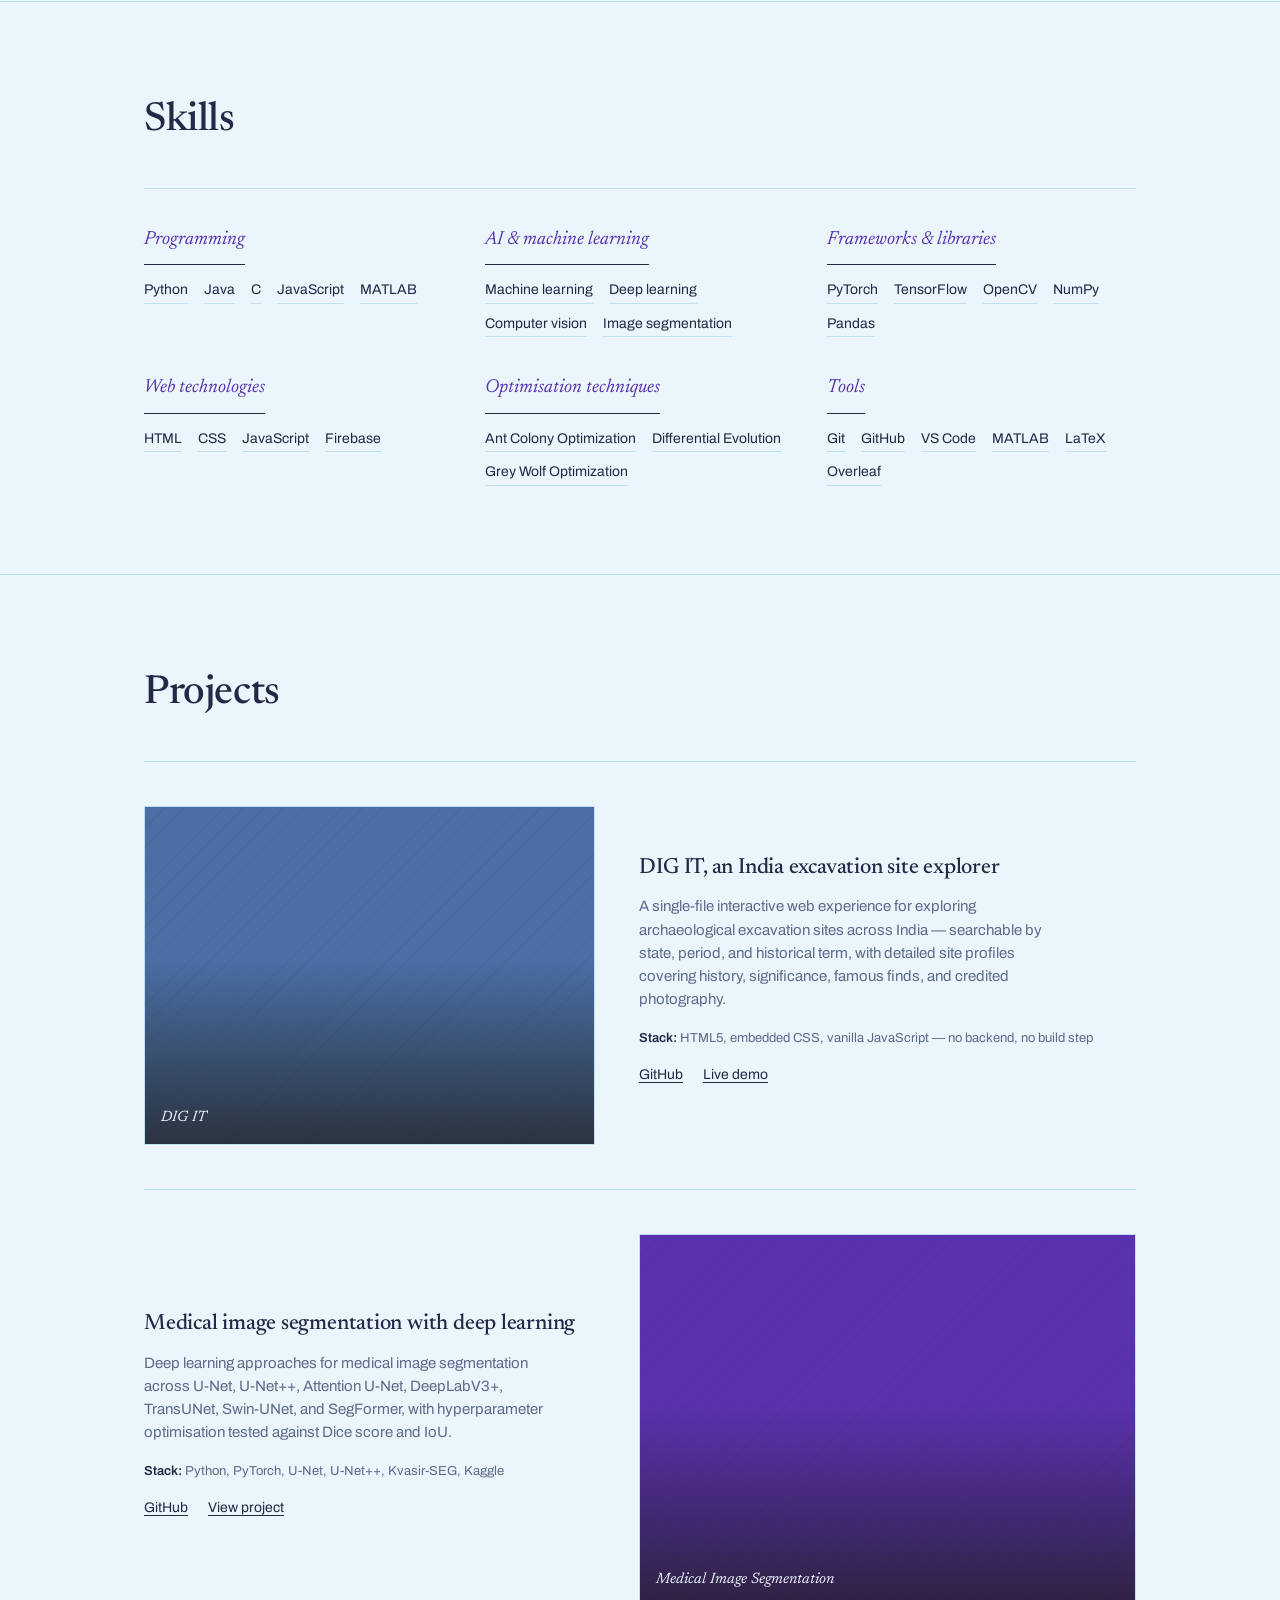
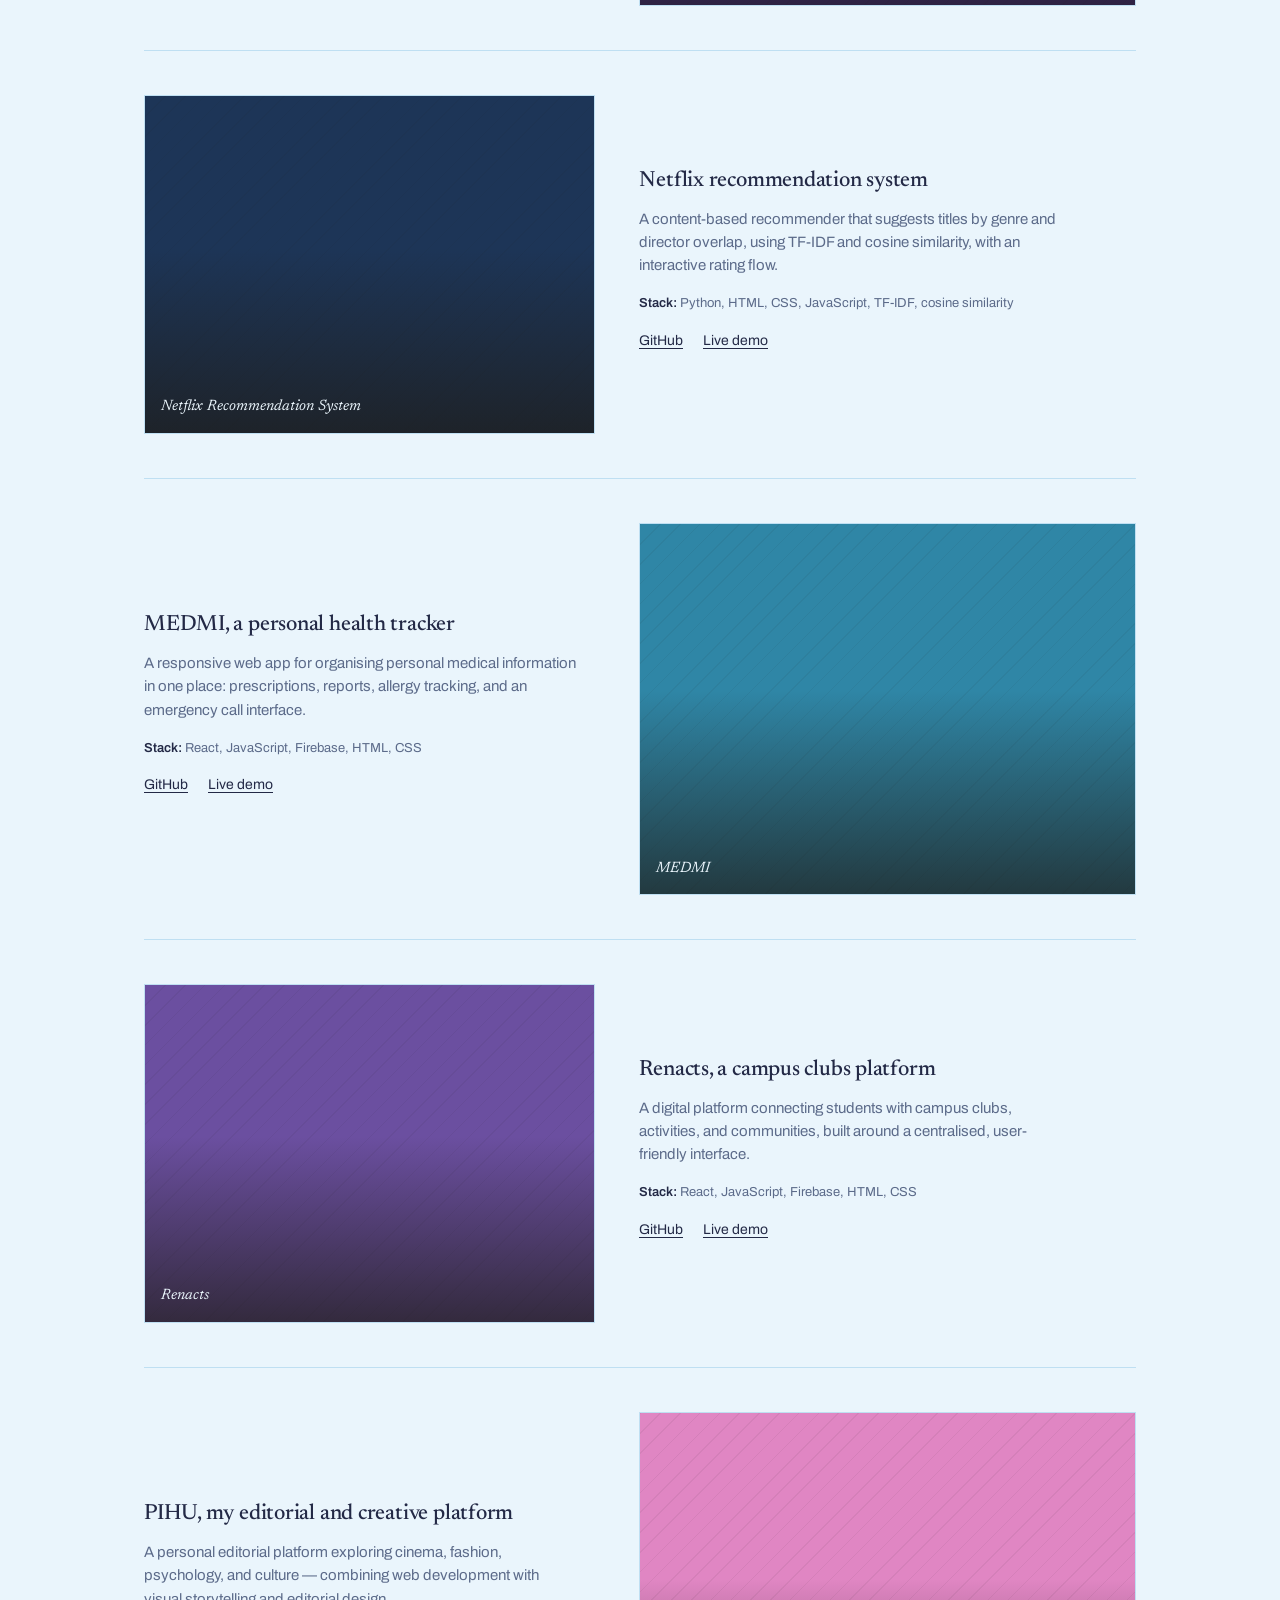
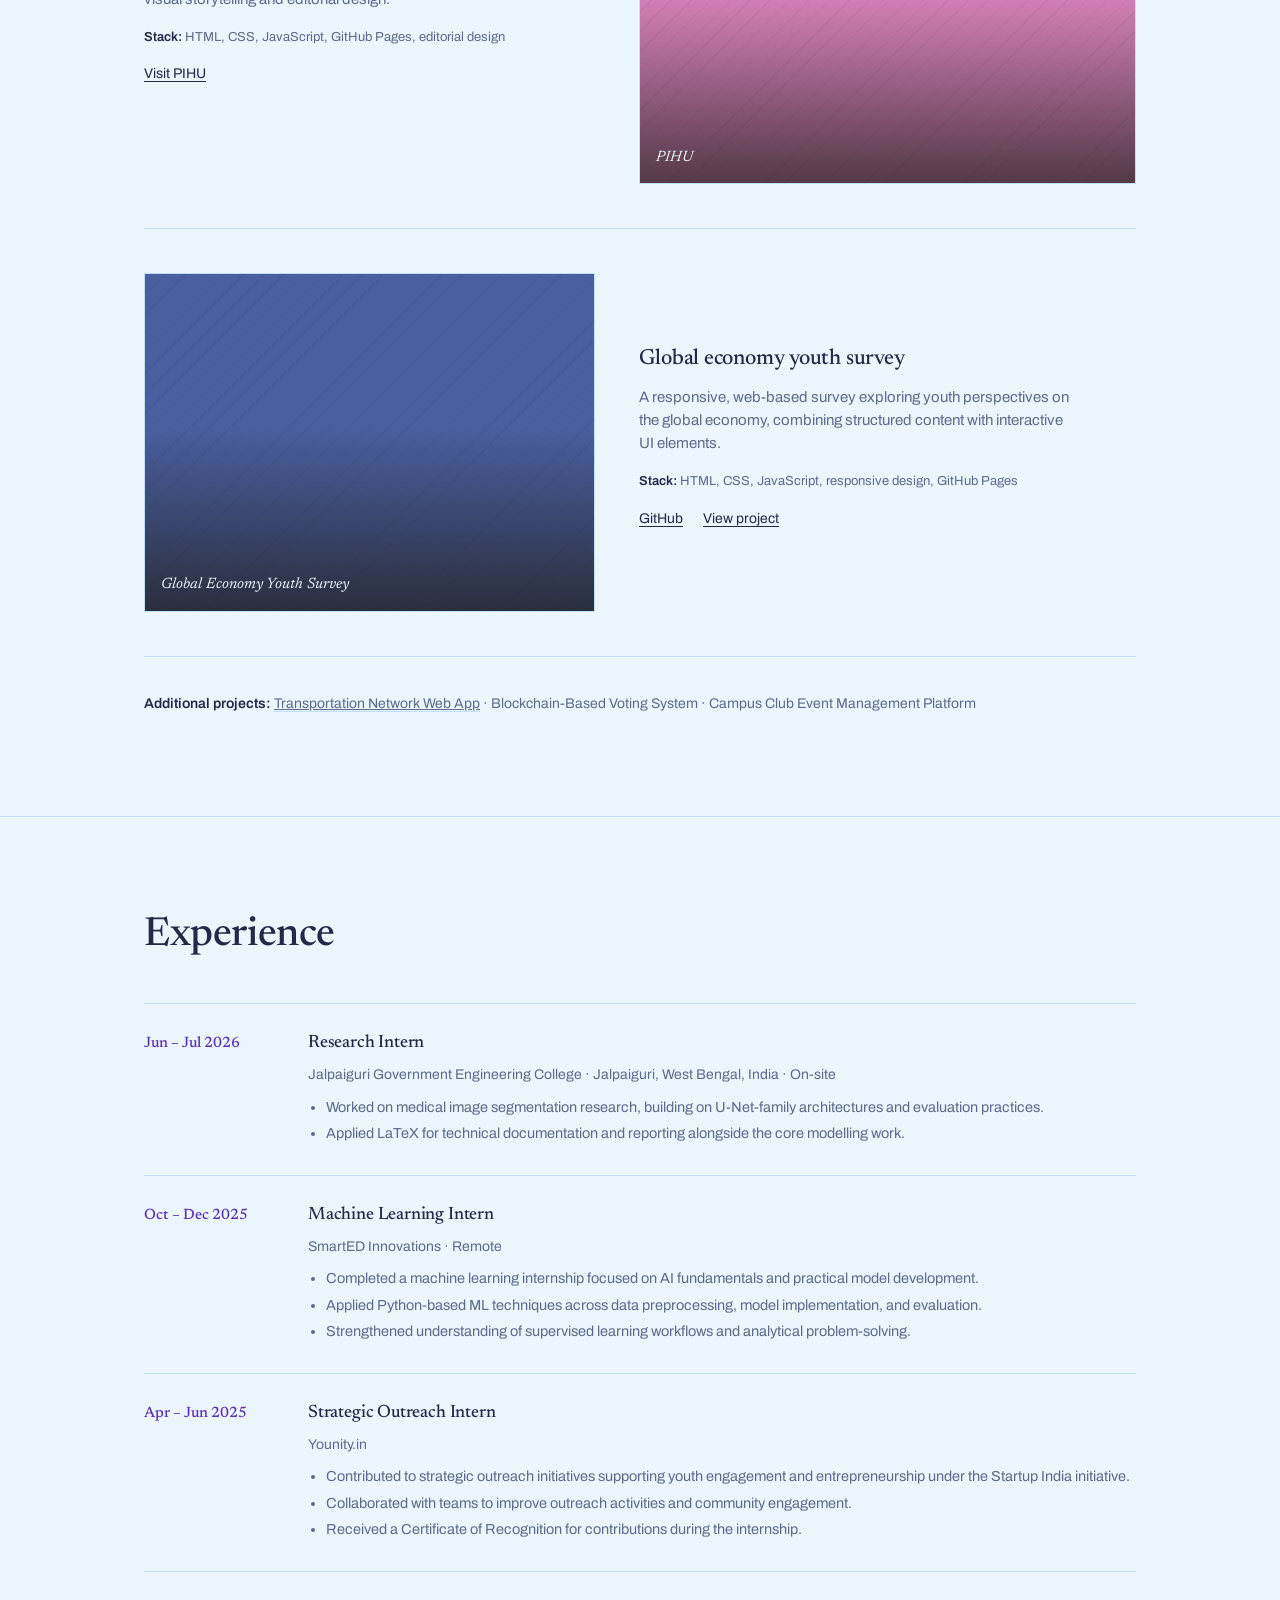
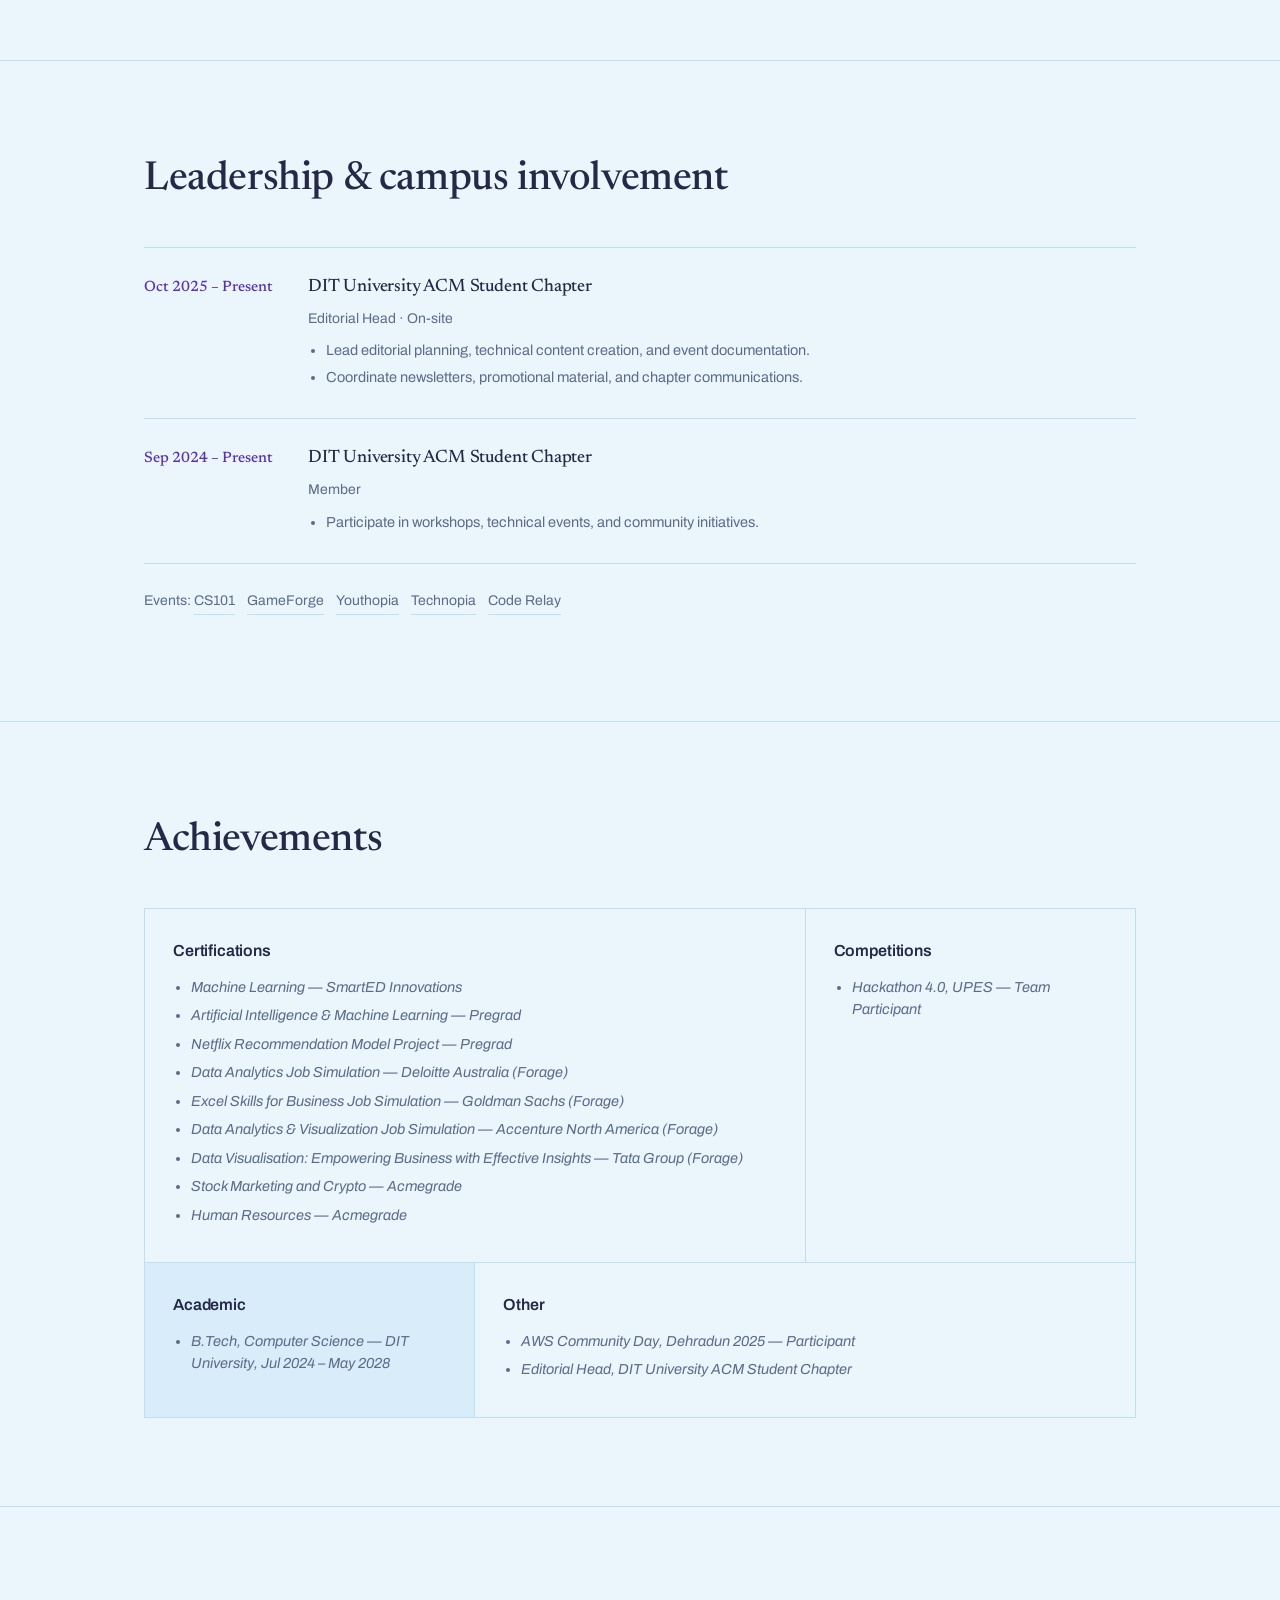
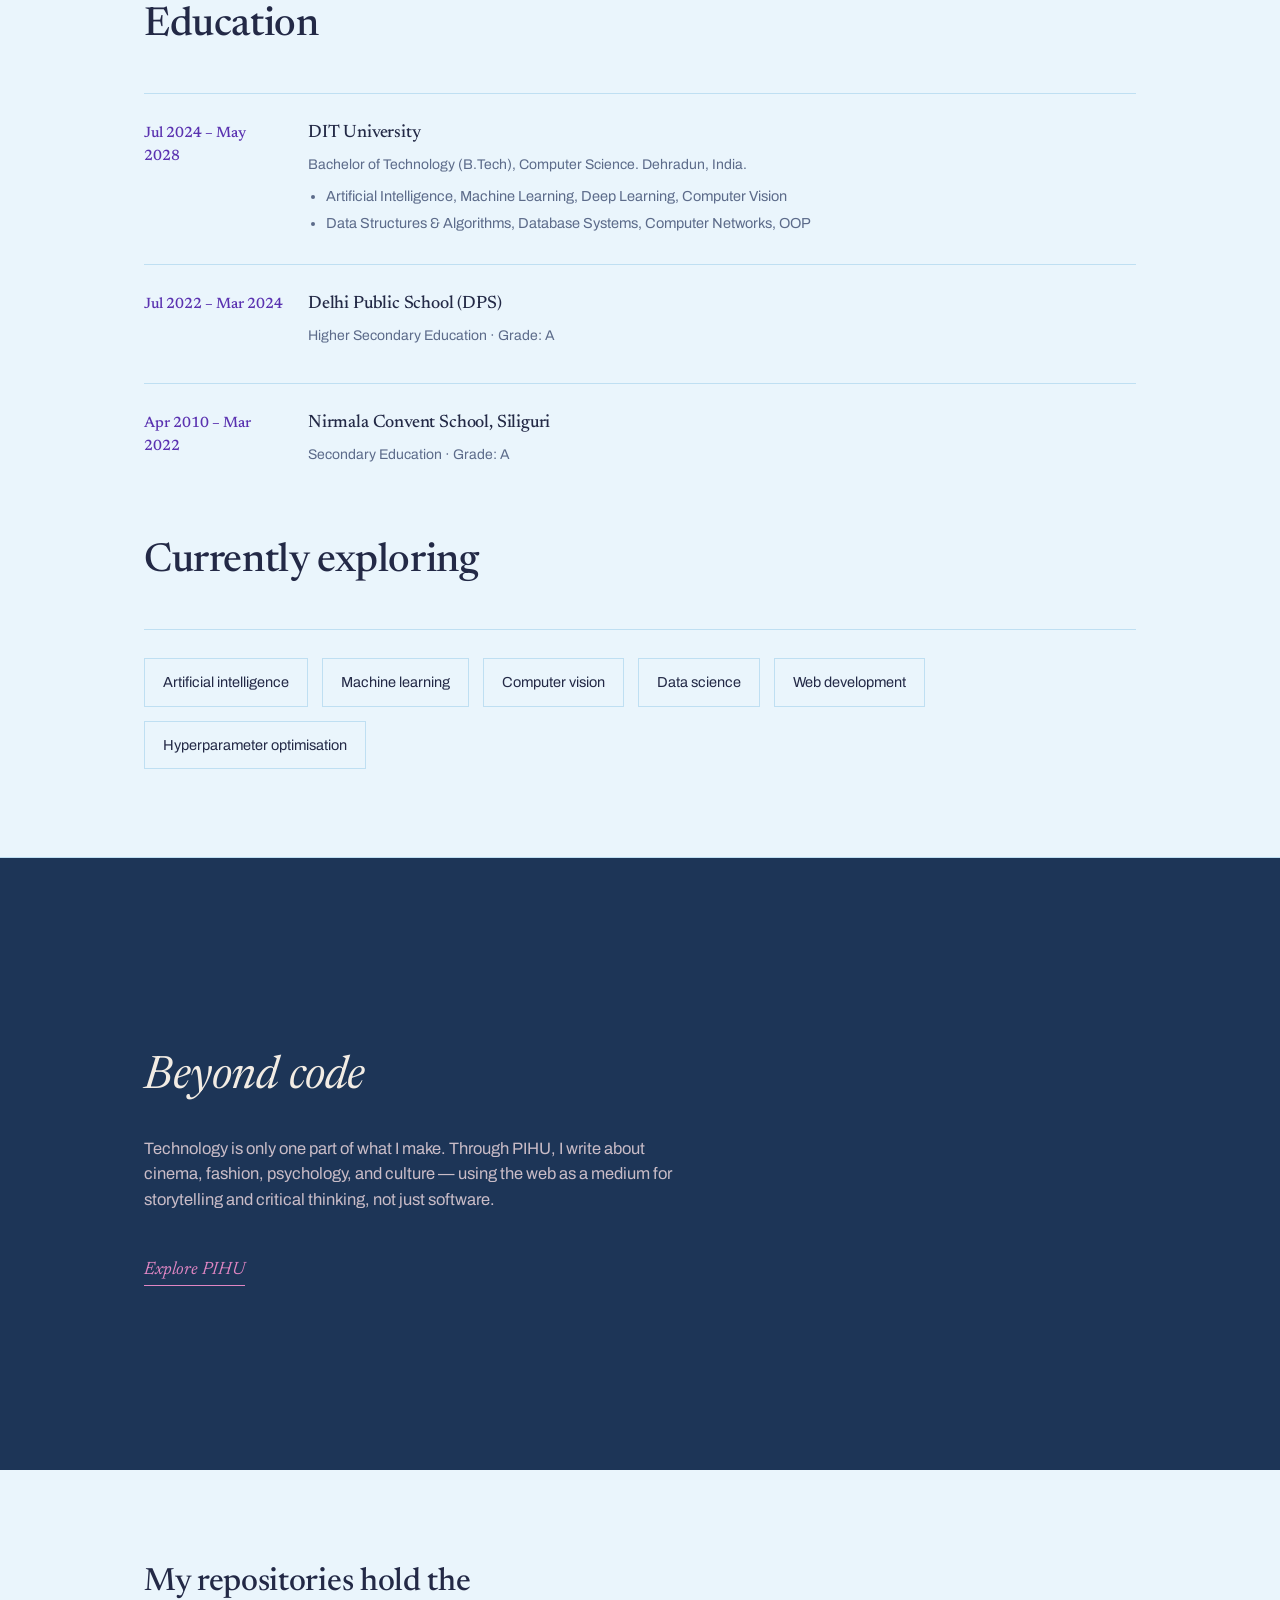
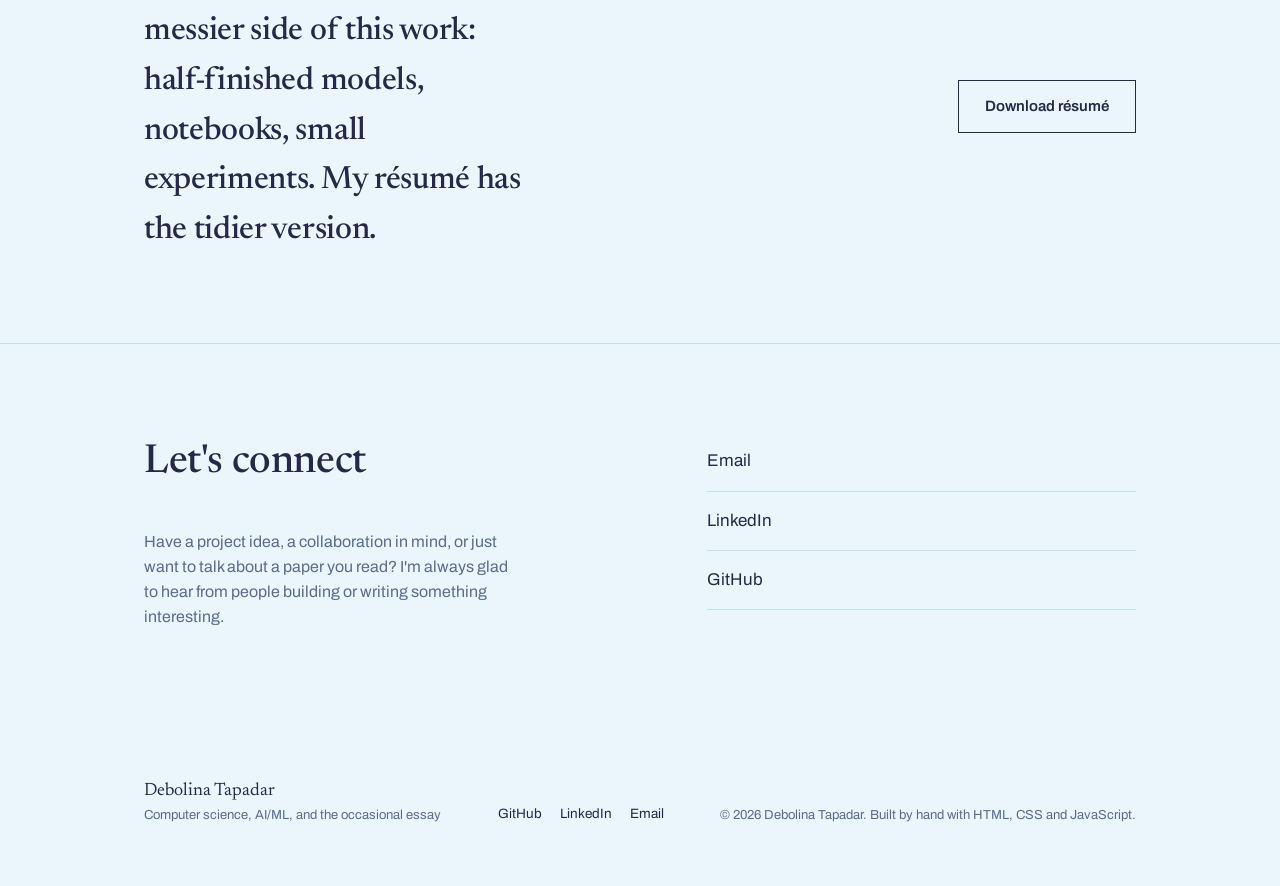
==== commit dec8af19: "Rename index (4).html to index.html" ====
--- a/index.html
+++ b/index.html
@@ -13,16 +13,16 @@
    TOKENS
 --------------------------------------------------- */
 :root{
-  --paper:#E9E8E0;
-  --paper-dim:#DEDCD1;
-  --ink:#16181C;
-  --ink-soft:#54575E;
-  --line:#CBC8BC;
-  --pine:#204A3F;
-  --pine-dim:#163830;
-  --plum:#4A2647;
-  --plum-dim:#331A31;
-  --gold:#C7972E;
+  --paper:#EAF5FC;
+  --paper-dim:#D8ECF9;
+  --ink:#232946;
+  --ink-soft:#5C6B8A;
+  --line:#BFDFF2;
+  --pine:#7C4FE0;
+  --pine-dim:#5A32B0;
+  --plum:#2FA8E0;
+  --plum-dim:#1D3557;
+  --gold:#E086C3;
 
   --serif: 'Newsreader', serif;
   --sans: 'Archivo', sans-serif;
@@ -211,6 +211,47 @@
 
 @media (max-width: 820px){
   .hero-grid{grid-template-columns:1fr;}
+}
+
+/* ---------------------------------------------------
+   HERO DECORATION — whale + flowers
+--------------------------------------------------- */
+.hero-decor{
+  position:relative;
+  height:120px;
+  margin-top:36px;
+  overflow:hidden;
+}
+.hero-decor .deco-whale{
+  position:absolute;
+  bottom:6px;
+  width:96px;
+  animation: whale-swim 11s ease-in-out infinite;
+}
+@keyframes whale-swim{
+  0%  { left:-6%;  transform:translateY(0) rotate(-4deg); }
+  25% { left:26%;  transform:translateY(-16px) rotate(3deg); }
+  50% { left:56%;  transform:translateY(0) rotate(-3deg); }
+  75% { left:80%;  transform:translateY(-12px) rotate(4deg); }
+  100%{ left:-6%;  transform:translateY(0) rotate(-4deg); }
+}
+.hero-decor .deco-flower{
+  position:absolute;
+  bottom:0;
+  width:34px;
+  transform-origin:bottom center;
+  animation: flower-sway 5s ease-in-out infinite;
+}
+.hero-decor .flower-1{left:4%;}
+.hero-decor .flower-2{left:44%; width:26px; animation-delay:1.1s;}
+.hero-decor .flower-3{left:88%; animation-delay:.5s;}
+@keyframes flower-sway{
+  0%,100%{ transform:rotate(-6deg); }
+  50%{ transform:rotate(6deg); }
+}
+@media (max-width: 700px){
+  .hero-decor{height:96px;}
+  .hero-decor .deco-whale{width:74px;}
 }
 
 /* ---------------------------------------------------
@@ -553,6 +594,51 @@
       </dl>
     </div>
   </div>
+
+  <div class="hero-decor" aria-hidden="true">
+    <svg class="deco-flower flower-1" viewBox="0 0 40 60" xmlns="http://www.w3.org/2000/svg">
+      <line x1="20" y1="60" x2="20" y2="28" stroke="#8FBF9F" stroke-width="2"/>
+      <g transform="translate(20,18)">
+        <ellipse cx="0" cy="-10" rx="6" ry="10" fill="var(--pine)"/>
+        <ellipse cx="0" cy="10" rx="6" ry="10" fill="var(--pine)"/>
+        <ellipse cx="-10" cy="0" rx="10" ry="6" fill="var(--plum)"/>
+        <ellipse cx="10" cy="0" rx="10" ry="6" fill="var(--plum)"/>
+        <circle cx="0" cy="0" r="6" fill="var(--gold)"/>
+      </g>
+    </svg>
+    <svg class="deco-whale" viewBox="0 0 140 90" xmlns="http://www.w3.org/2000/svg">
+      <circle cx="34" cy="10" r="2.5" fill="var(--plum)"/>
+      <circle cx="40" cy="4" r="2" fill="var(--pine)"/>
+      <circle cx="44" cy="12" r="1.6" fill="var(--plum)"/>
+      <path d="M104,50 Q125,30 136,14 Q128,38 122,46 Q132,44 138,34 Q134,54 118,58 Q112,60 104,58 Z" fill="var(--pine)"/>
+      <ellipse cx="60" cy="55" rx="52" ry="28" fill="var(--plum)"/>
+      <path d="M18,58 Q45,74 78,66 Q60,72 34,68 Q22,66 18,58Z" fill="var(--paper)"/>
+      <path d="M52,30 Q58,14 68,26 Q60,30 52,30Z" fill="var(--pine)"/>
+      <circle cx="34" cy="48" r="3.2" fill="var(--ink)"/>
+      <circle cx="35" cy="47" r="1" fill="#fff"/>
+      <circle cx="24" cy="56" r="5" fill="var(--gold)" opacity="0.55"/>
+    </svg>
+    <svg class="deco-flower flower-2" viewBox="0 0 40 60" xmlns="http://www.w3.org/2000/svg">
+      <line x1="20" y1="60" x2="20" y2="28" stroke="#8FBF9F" stroke-width="2"/>
+      <g transform="translate(20,18)">
+        <ellipse cx="0" cy="-10" rx="6" ry="10" fill="var(--plum)"/>
+        <ellipse cx="0" cy="10" rx="6" ry="10" fill="var(--plum)"/>
+        <ellipse cx="-10" cy="0" rx="10" ry="6" fill="var(--pine)"/>
+        <ellipse cx="10" cy="0" rx="10" ry="6" fill="var(--pine)"/>
+        <circle cx="0" cy="0" r="6" fill="var(--gold)"/>
+      </g>
+    </svg>
+    <svg class="deco-flower flower-3" viewBox="0 0 40 60" xmlns="http://www.w3.org/2000/svg">
+      <line x1="20" y1="60" x2="20" y2="28" stroke="#8FBF9F" stroke-width="2"/>
+      <g transform="translate(20,18)">
+        <ellipse cx="0" cy="-10" rx="6" ry="10" fill="var(--pine)"/>
+        <ellipse cx="0" cy="10" rx="6" ry="10" fill="var(--pine)"/>
+        <ellipse cx="-10" cy="0" rx="10" ry="6" fill="var(--plum)"/>
+        <ellipse cx="10" cy="0" rx="10" ry="6" fill="var(--plum)"/>
+        <circle cx="0" cy="0" r="6" fill="var(--gold)"/>
+      </g>
+    </svg>
+  </div>
 </section>
 
 <!-- ============ ABOUT ============ -->
@@ -616,6 +702,16 @@
     <h2 class="eyebrowless-heading">Projects</h2>
 
     <div class="project-row">
+      <div class="visual" style="background:#4A6FA5;"><span class="tag">DIG IT</span></div>
+      <div class="content">
+        <h3>DIG IT, an India excavation site explorer</h3>
+        <p class="desc">A single-file interactive web experience for exploring archaeological excavation sites across India — searchable by state, period, and historical term, with detailed site profiles covering history, significance, famous finds, and credited photography.</p>
+        <p class="tech"><b>Stack:</b> HTML5, embedded CSS, vanilla JavaScript — no backend, no build step</p>
+        <p class="plinks"><a href="https://github.com/debolinatapadar/Dig-it" target="_blank" rel="noopener">GitHub</a><a href="https://debolinatapadar.github.io/Dig-it/" target="_blank" rel="noopener">Live demo</a></p>
+      </div>
+    </div>
+
+    <div class="project-row reverse">
       <div class="visual" style="background:var(--pine-dim);"><span class="tag">Medical Image Segmentation</span></div>
       <div class="content">
         <h3>Medical image segmentation with deep learning</h3>
@@ -625,7 +721,7 @@
       </div>
     </div>
 
-    <div class="project-row reverse">
+    <div class="project-row">
       <div class="visual" style="background:var(--plum-dim);"><span class="tag">Netflix Recommendation System</span></div>
       <div class="content">
         <h3>Netflix recommendation system</h3>
@@ -635,8 +731,8 @@
       </div>
     </div>
 
-    <div class="project-row">
-      <div class="visual" style="background:#3B5A63;"><span class="tag">MEDMI</span></div>
+    <div class="project-row reverse">
+      <div class="visual" style="background:#2F86A6;"><span class="tag">MEDMI</span></div>
       <div class="content">
         <h3>MEDMI, a personal health tracker</h3>
         <p class="desc">A responsive web app for organising personal medical information in one place: prescriptions, reports, allergy tracking, and an emergency call interface.</p>
@@ -645,8 +741,8 @@
       </div>
     </div>
 
-    <div class="project-row reverse">
-      <div class="visual" style="background:#5C4A63;"><span class="tag">Renacts</span></div>
+    <div class="project-row">
+      <div class="visual" style="background:#6B4FA0;"><span class="tag">Renacts</span></div>
       <div class="content">
         <h3>Renacts, a campus clubs platform</h3>
         <p class="desc">A digital platform connecting students with campus clubs, activities, and communities, built around a centralised, user-friendly interface.</p>
@@ -655,7 +751,7 @@
       </div>
     </div>
 
-    <div class="project-row">
+    <div class="project-row reverse">
       <div class="visual" style="background:var(--gold);"><span class="tag">PIHU</span></div>
       <div class="content">
         <h3>PIHU, my editorial and creative platform</h3>
@@ -665,8 +761,8 @@
       </div>
     </div>
 
-    <div class="project-row reverse">
-      <div class="visual" style="background:#6B6350;"><span class="tag">Global Economy Youth Survey</span></div>
+    <div class="project-row">
+      <div class="visual" style="background:#4A5FA0;"><span class="tag">Global Economy Youth Survey</span></div>
       <div class="content">
         <h3>Global economy youth survey</h3>
         <p class="desc">A responsive, web-based survey exploring youth perspectives on the global economy, combining structured content with interactive UI elements.</p>
@@ -675,7 +771,7 @@
       </div>
     </div>
 
-    <p style="margin-top:36px; font-size:14px; color:var(--ink-soft);"><b style="color:var(--ink); font-weight:600;">Additional projects:</b> Blockchain-Based Voting System · Netflix Recommendation System · Campus Club Event Management Platform</p>
+    <p style="margin-top:36px; font-size:14px; color:var(--ink-soft);"><b style="color:var(--ink); font-weight:600;">Additional projects:</b> <a href="https://github.com/debolinatapadar/Transportation-Network-Web-App" target="_blank" rel="noopener" style="color:inherit; border-bottom:1px solid var(--line);">Transportation Network Web App</a> · Blockchain-Based Voting System · Campus Club Event Management Platform</p>
   </div>
 </section>
 
@@ -685,10 +781,21 @@
     <h2 class="eyebrowless-heading">Experience</h2>
     <div class="timeline">
       <div class="tl-item">
-        <div class="year">2025</div>
+        <div class="year">Jun – Jul 2026</div>
+        <div>
+          <h3>Research Intern</h3>
+          <div class="org">Jalpaiguri Government Engineering College · Jalpaiguri, West Bengal, India · On-site</div>
+          <ul>
+            <li>Worked on medical image segmentation research, building on U-Net-family architectures and evaluation practices.</li>
+            <li>Applied LaTeX for technical documentation and reporting alongside the core modelling work.</li>
+          </ul>
+        </div>
+      </div>
+      <div class="tl-item">
+        <div class="year">Oct – Dec 2025</div>
         <div>
           <h3>Machine Learning Intern</h3>
-          <div class="org">SmartED Innovations</div>
+          <div class="org">SmartED Innovations · Remote</div>
           <ul>
             <li>Completed a machine learning internship focused on AI fundamentals and practical model development.</li>
             <li>Applied Python-based ML techniques across data preprocessing, model implementation, and evaluation.</li>
@@ -697,7 +804,7 @@
         </div>
       </div>
       <div class="tl-item">
-        <div class="year">2025</div>
+        <div class="year">Apr – Jun 2025</div>
         <div>
           <h3>Strategic Outreach Intern</h3>
           <div class="org">Younity.in</div>
@@ -718,10 +825,10 @@
     <h2 class="eyebrowless-heading">Leadership &amp; campus involvement</h2>
     <div class="timeline">
       <div class="tl-item">
-        <div class="year">Current</div>
+        <div class="year">Oct 2025 – Present</div>
         <div>
           <h3>DIT University ACM Student Chapter</h3>
-          <div class="org">Editorial Head</div>
+          <div class="org">Editorial Head · On-site</div>
           <ul>
             <li>Lead editorial planning, technical content creation, and event documentation.</li>
             <li>Coordinate newsletters, promotional material, and chapter communications.</li>
@@ -729,7 +836,7 @@
         </div>
       </div>
       <div class="tl-item">
-        <div class="year">2024 –</div>
+        <div class="year">Sep 2024 – Present</div>
         <div>
           <h3>DIT University ACM Student Chapter</h3>
           <div class="org">Member</div>
@@ -773,7 +880,7 @@
       <div class="ach-card">
         <h3>Academic</h3>
         <ul>
-          <li>B.Tech, Computer Science Engineering — DIT University, 2024–2028</li>
+          <li>B.Tech, Computer Science — DIT University, Jul 2024 – May 2028</li>
         </ul>
       </div>
       <div class="ach-card">
@@ -791,15 +898,31 @@
 <section id="education">
   <div class="wrap">
     <h2 class="eyebrowless-heading">Education</h2>
-    <div class="tl-item" style="border-bottom:none; padding-bottom:0;">
-      <div class="year">2024 – 2028</div>
-      <div>
-        <h3>DIT University</h3>
-        <div class="org">B.Tech in Computer Science &amp; Engineering, AI/ML specialisation. Dehradun, India.</div>
-        <ul>
-          <li>Artificial Intelligence, Machine Learning, Deep Learning, Computer Vision</li>
-          <li>Data Structures &amp; Algorithms, Database Systems, Computer Networks, OOP</li>
-        </ul>
+    <div class="timeline">
+      <div class="tl-item">
+        <div class="year">Jul 2024 – May 2028</div>
+        <div>
+          <h3>DIT University</h3>
+          <div class="org">Bachelor of Technology (B.Tech), Computer Science. Dehradun, India.</div>
+          <ul>
+            <li>Artificial Intelligence, Machine Learning, Deep Learning, Computer Vision</li>
+            <li>Data Structures &amp; Algorithms, Database Systems, Computer Networks, OOP</li>
+          </ul>
+        </div>
+      </div>
+      <div class="tl-item">
+        <div class="year">Jul 2022 – Mar 2024</div>
+        <div>
+          <h3>Delhi Public School (DPS)</h3>
+          <div class="org">Higher Secondary Education · Grade: A</div>
+        </div>
+      </div>
+      <div class="tl-item" style="border-bottom:none; padding-bottom:0;">
+        <div class="year">Apr 2010 – Mar 2022</div>
+        <div>
+          <h3>Nirmala Convent School, Siliguri</h3>
+          <div class="org">Secondary Education · Grade: A</div>
+        </div>
       </div>
     </div>
 
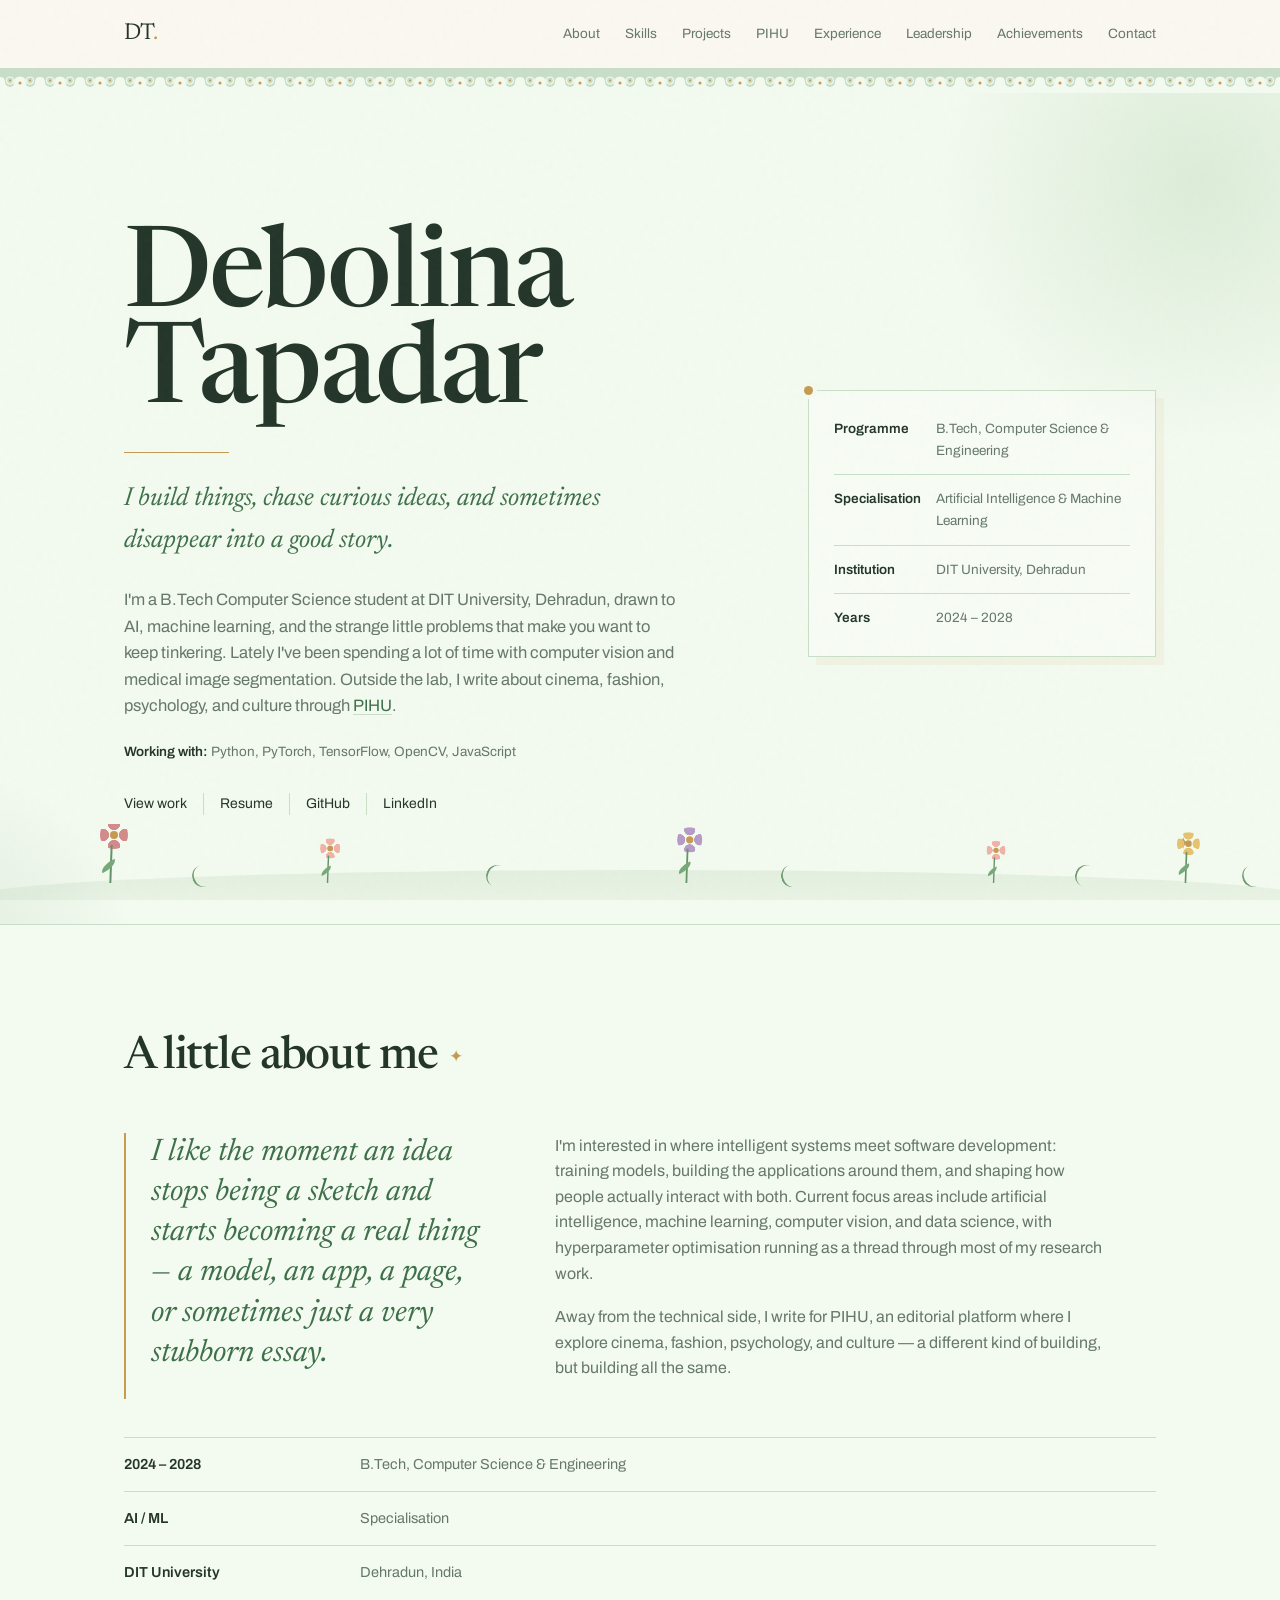
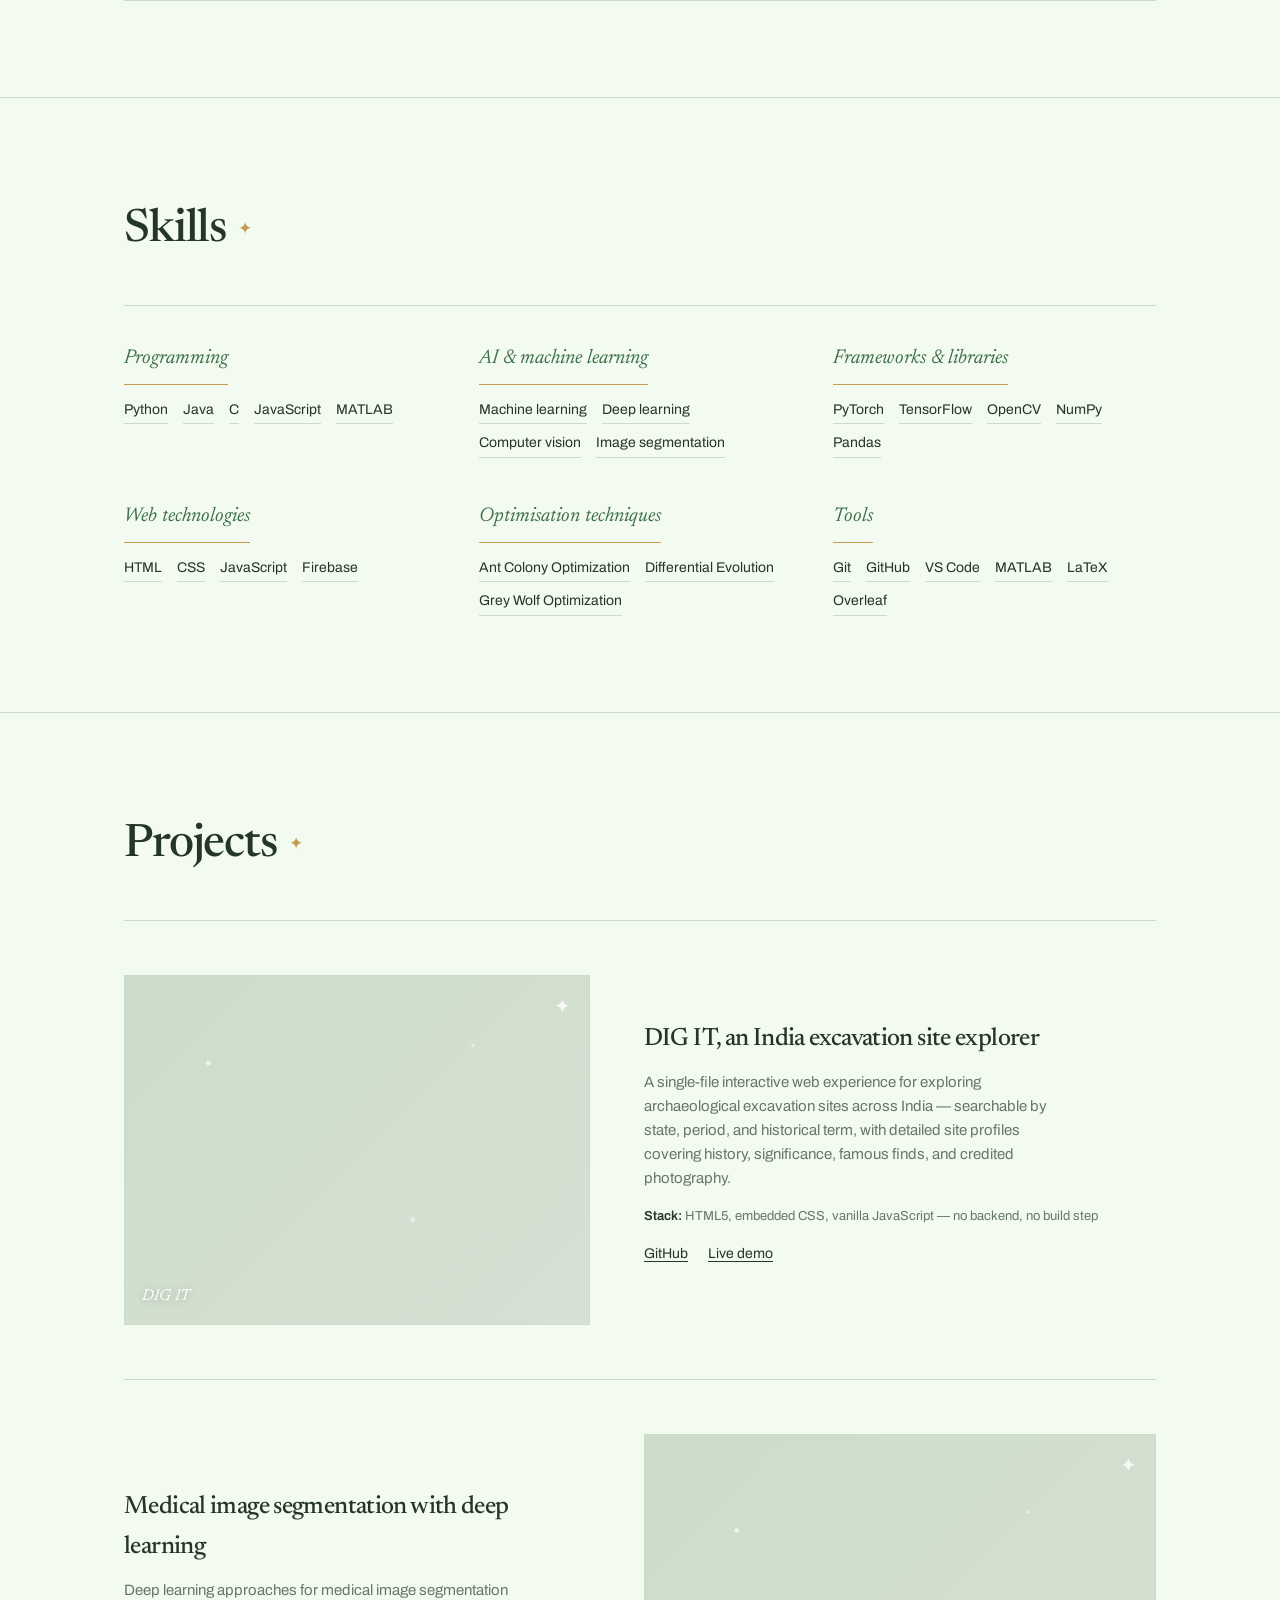
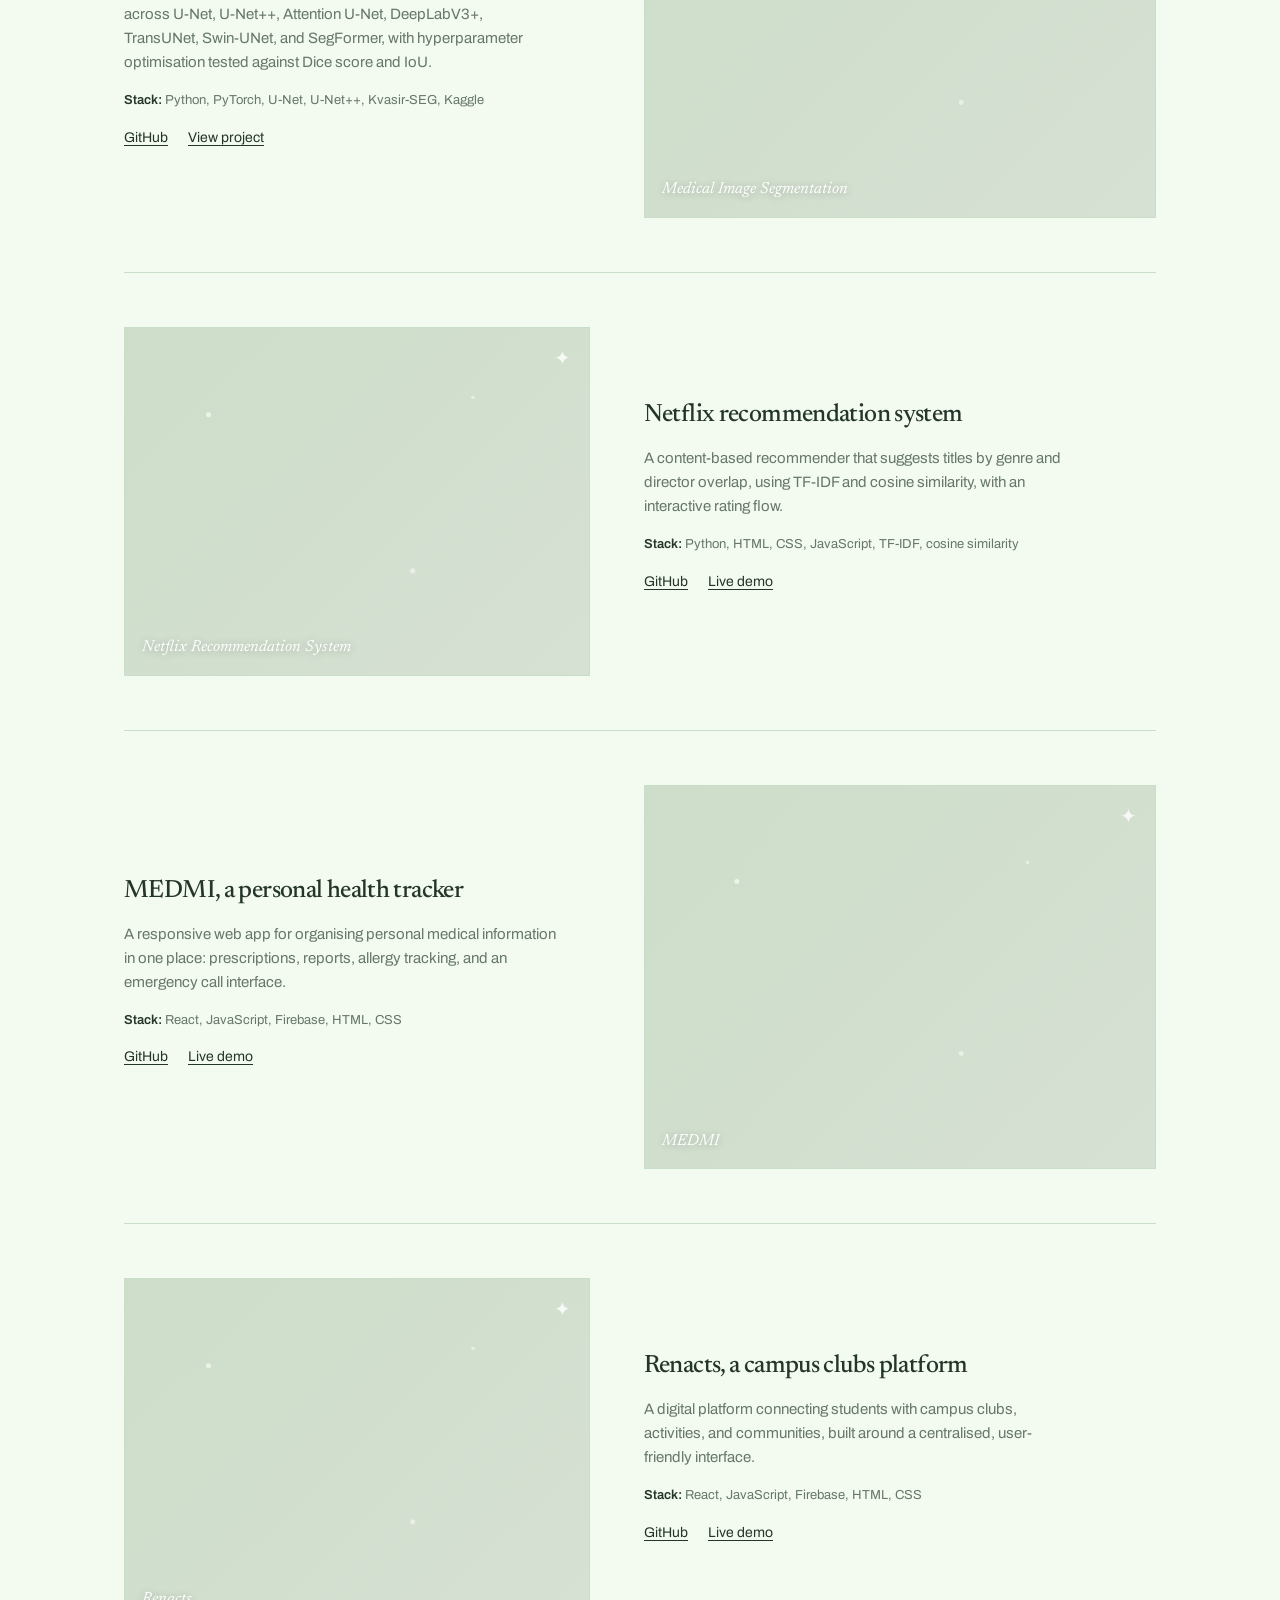
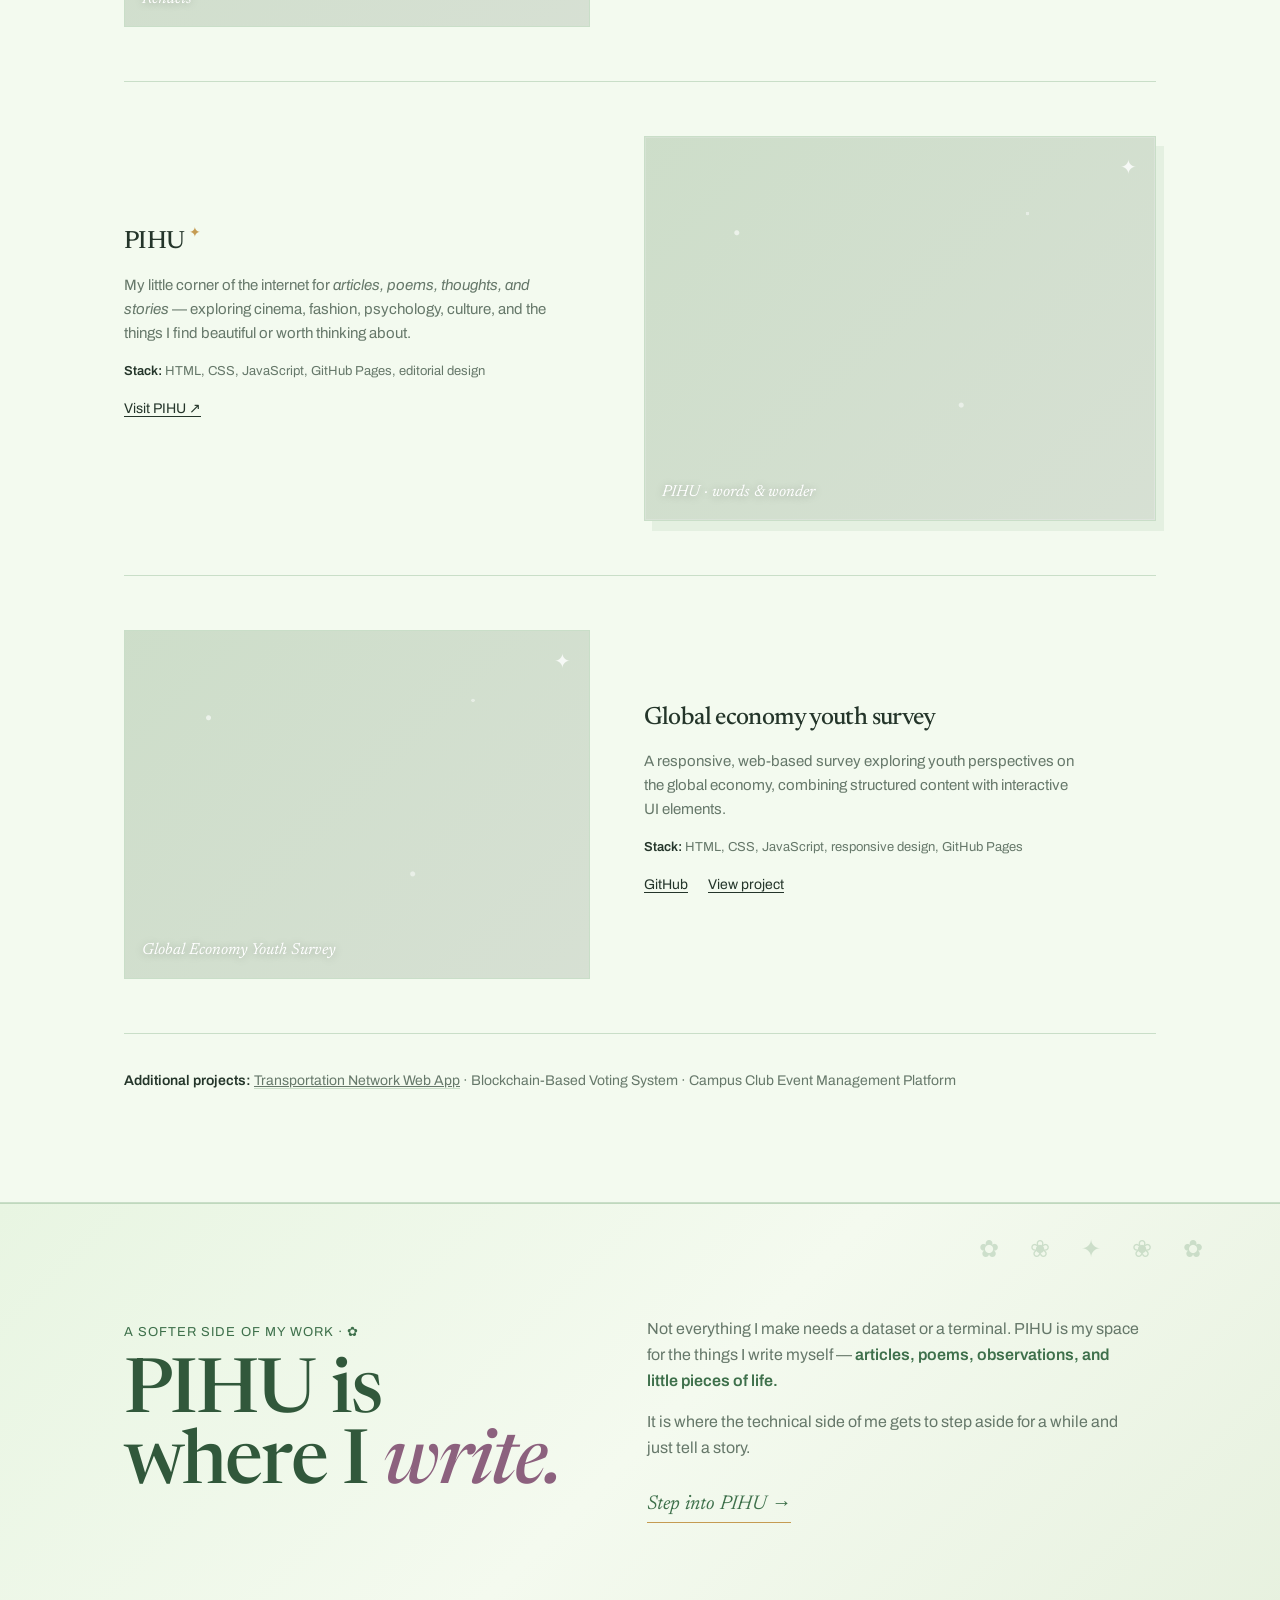
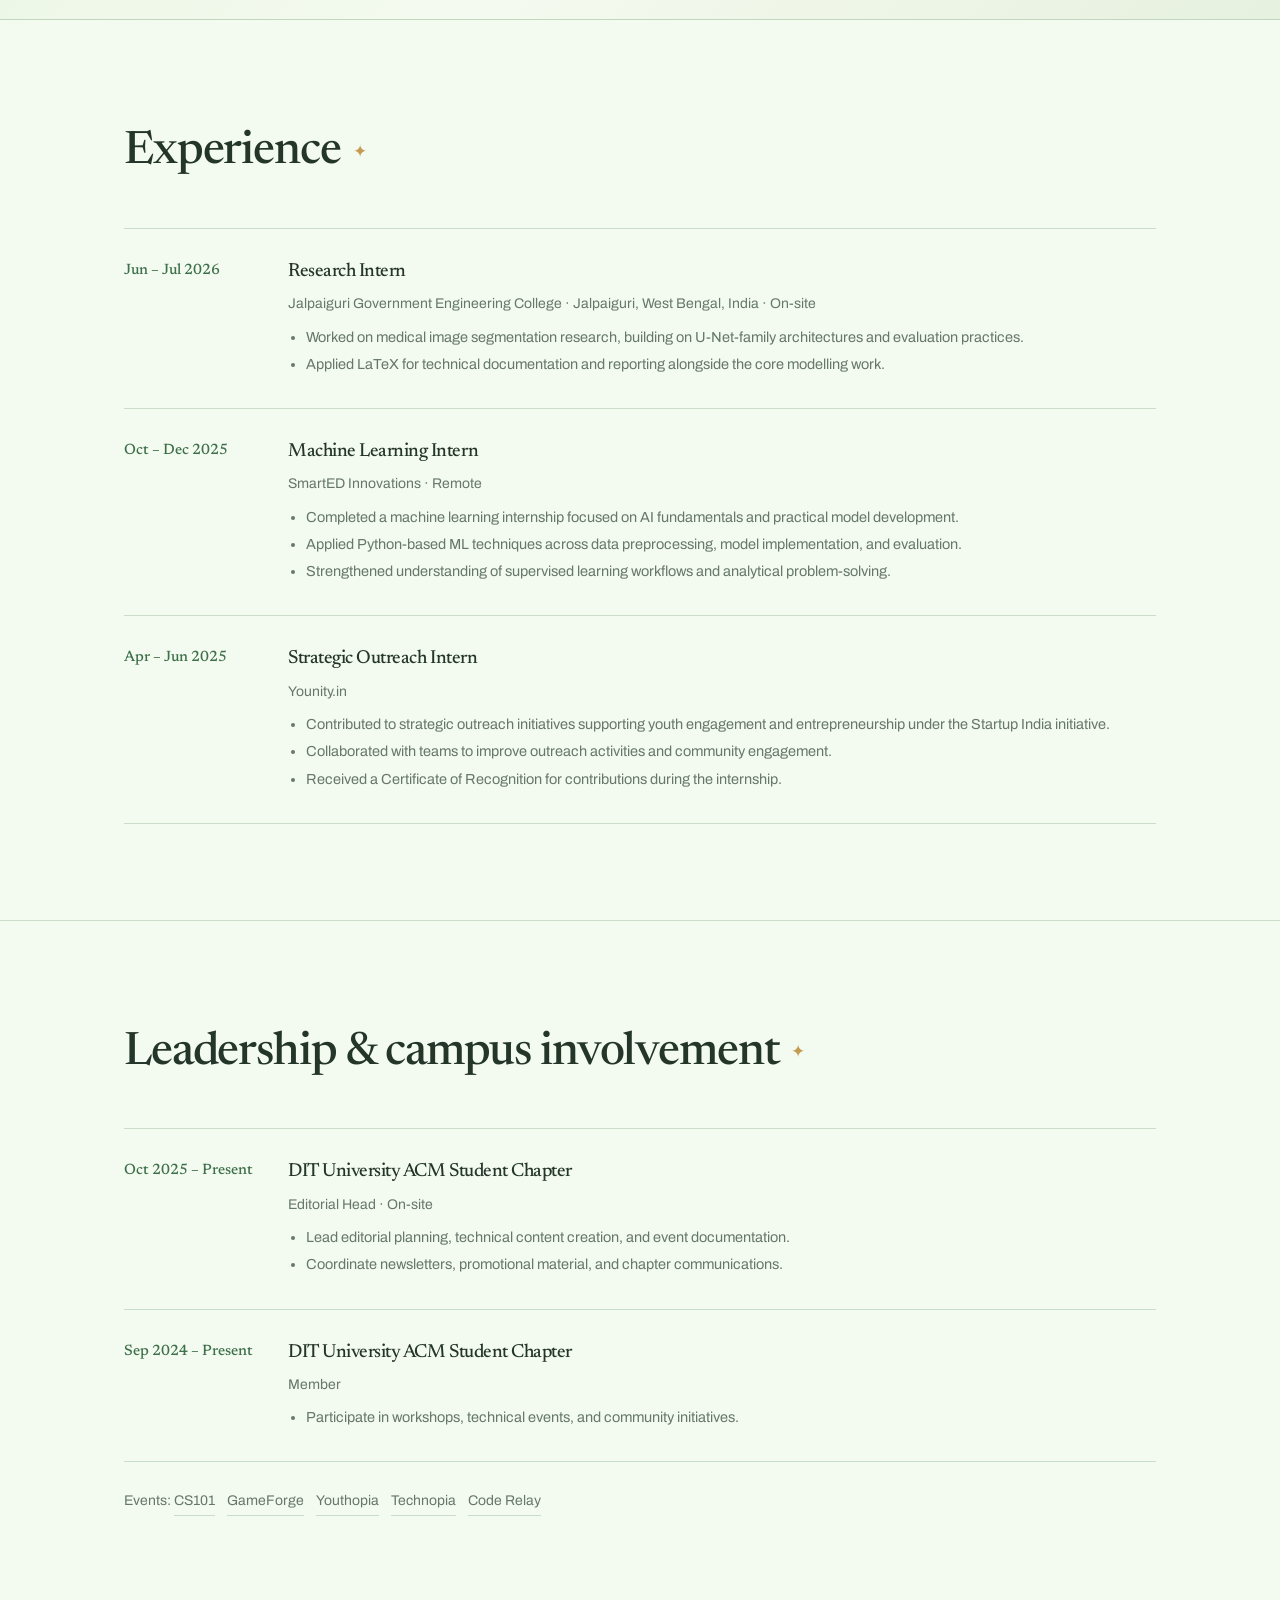
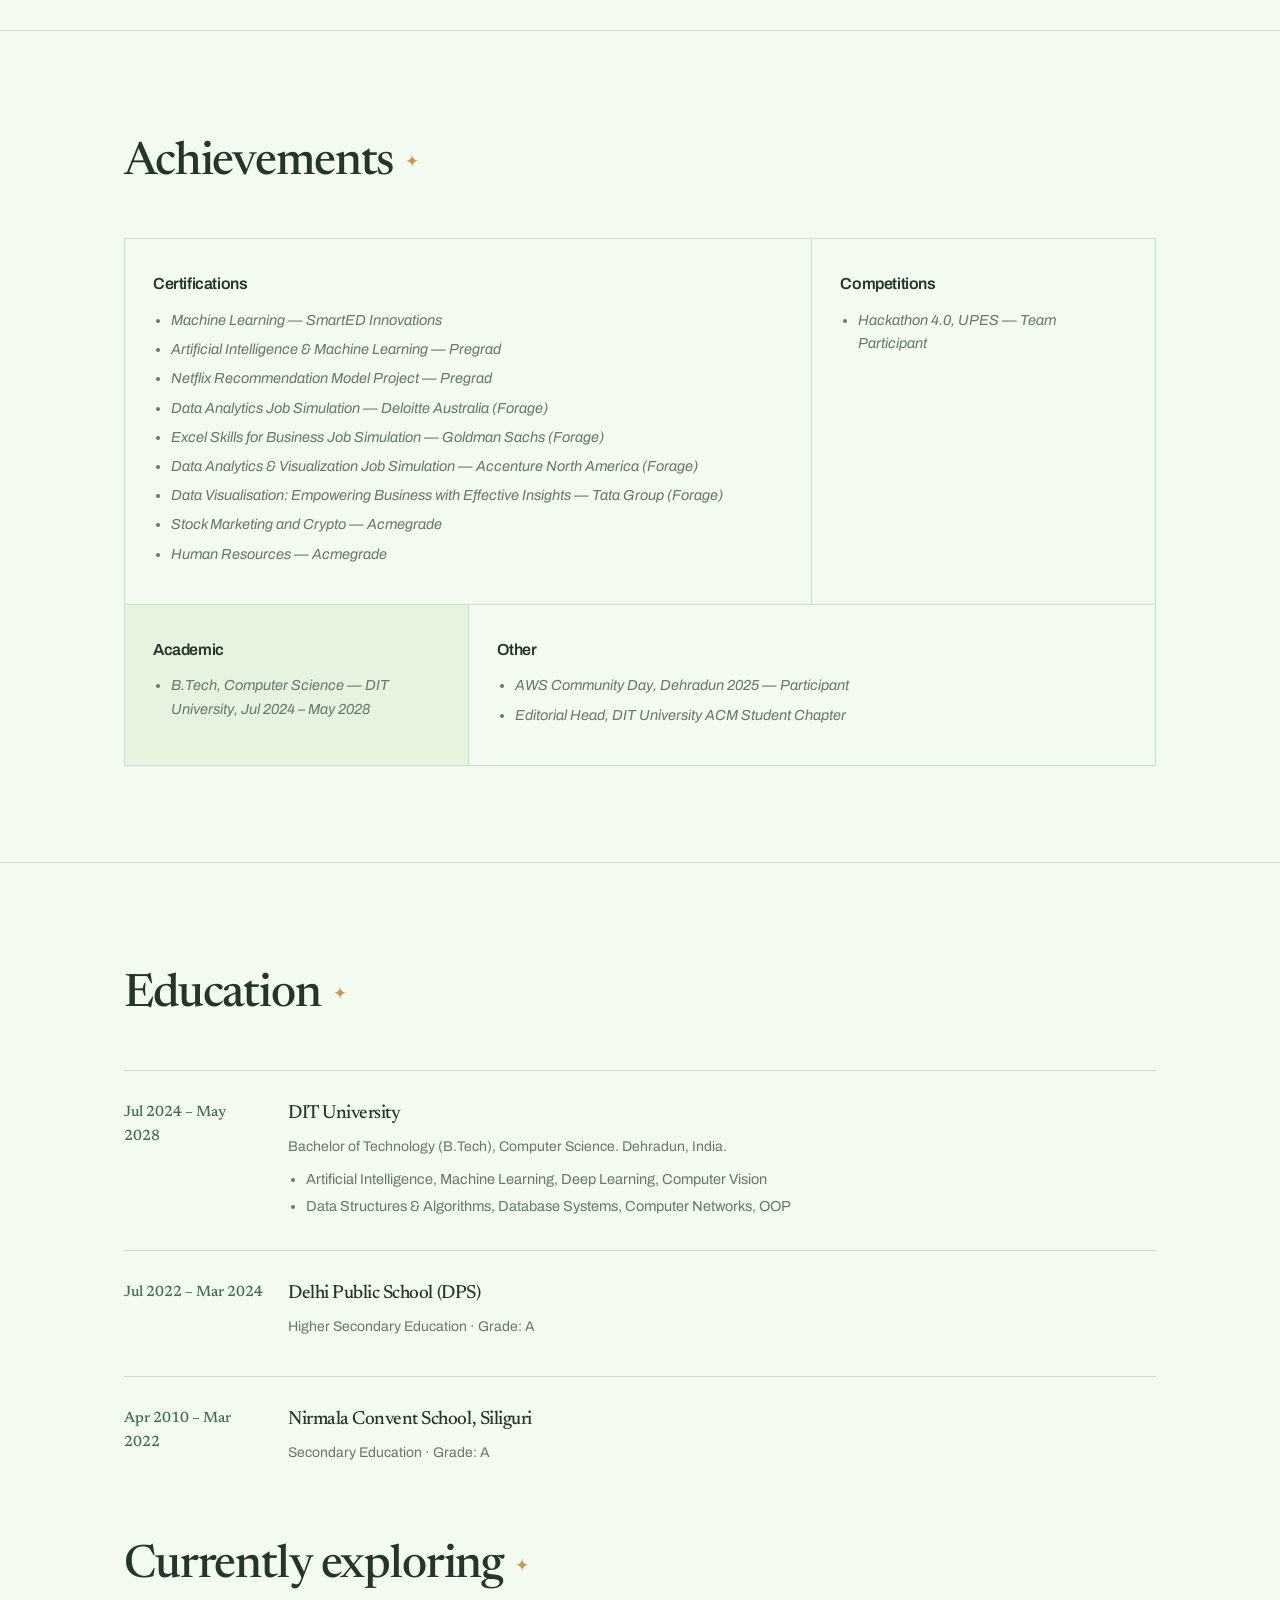
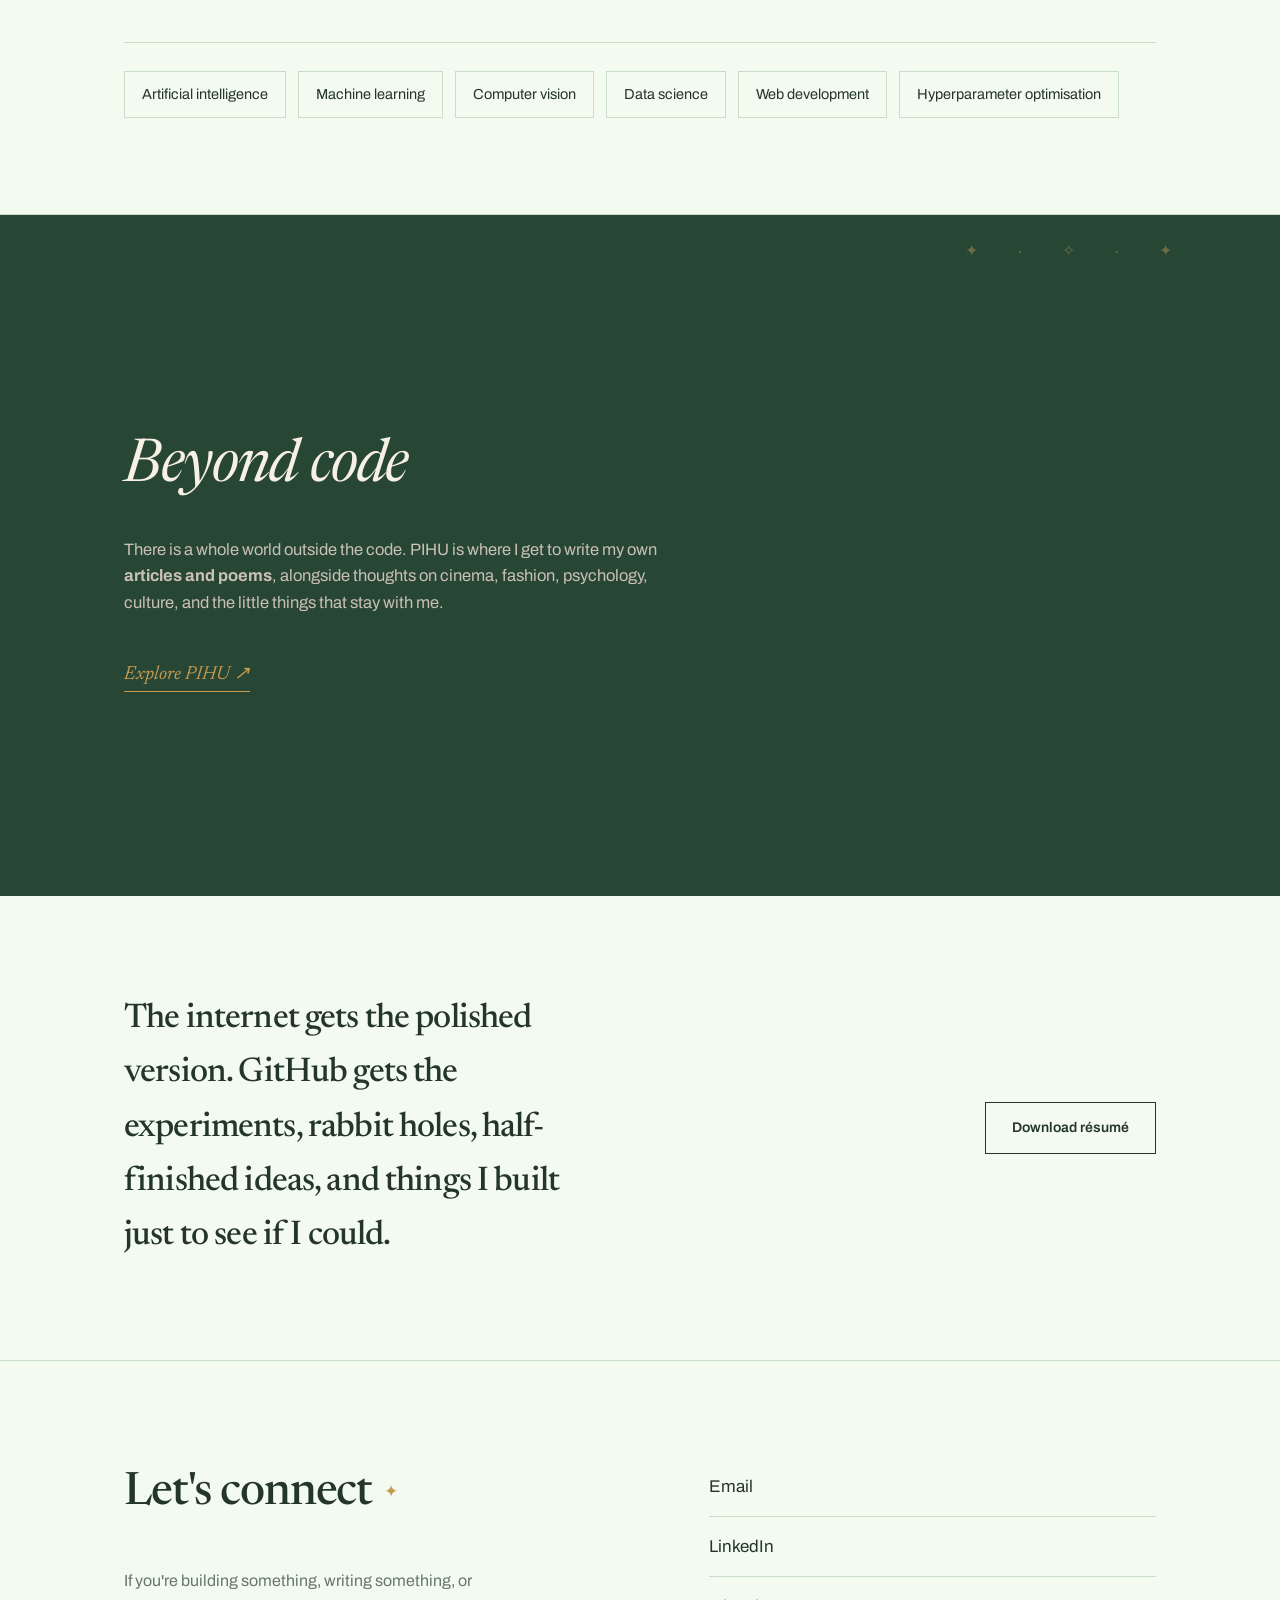
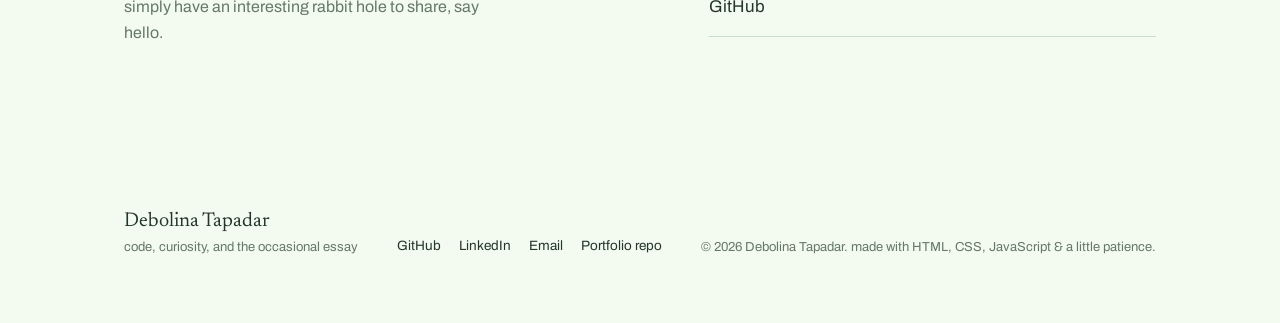
==== commit 504f6689: "Update print statement from 'Hello' to 'Goodbye'" ====
--- a/index.html
+++ b/index.html
@@ -8,547 +8,640 @@
 <link rel="preconnect" href="https://fonts.gstatic.com" crossorigin>
 <link href="https://fonts.googleapis.com/css2?family=Newsreader:ital,wght@0,400;0,500;0,600;1,400;1,500&family=Archivo:wght@400;500;600&display=swap" rel="stylesheet">
 <style>
-
-/* ---------------------------------------------------
-   TOKENS
---------------------------------------------------- */
 :root{
-  --paper:#EAF5FC;
-  --paper-dim:#D8ECF9;
-  --ink:#232946;
-  --ink-soft:#5C6B8A;
-  --line:#BFDFF2;
-  --pine:#7C4FE0;
-  --pine-dim:#5A32B0;
-  --plum:#2FA8E0;
-  --plum-dim:#1D3557;
-  --gold:#E086C3;
-
-  --serif: 'Newsreader', serif;
-  --sans: 'Archivo', sans-serif;
-
-  --gutter: clamp(20px, 5vw, 64px);
-  --measure: 62ch;
-}
-
-*{box-sizing:border-box;}
-html{scroll-behavior:smooth;}
+  --paper:#f3faef;
+  --paper-dim:#e5f3df;
+  --ink:#24352a;
+  --ink-soft:#66786a;
+  --line:#c9dec8;
+  --pine:#5f9368;
+  --pine-dim:#3e704b;
+  --plum:#788d70;
+  --plum-dim:#284634;
+  --gold:#c59b52;
+  --rose:#d48a8b;
+  --serif:'Newsreader',Georgia,serif;
+  --sans:'Archivo',Arial,sans-serif;
+  --gutter:clamp(20px,5vw,64px);
+  --measure:62ch;
+}
+*{box-sizing:border-box}
+html{scroll-behavior:smooth}
 body{
-  margin:0;
-  background:var(--paper);
-  color:var(--ink);
-  font-family:var(--sans);
+  margin:0;background:var(--paper);color:var(--ink);
+  font-family:var(--sans);font-size:16px;line-height:1.6;
+  -webkit-font-smoothing:antialiased;
+  overflow-x:hidden;
+}
+body::before{
+  content:"";position:fixed;inset:0;pointer-events:none;z-index:100;
+  opacity:.055;
+  background-image:url("data:image/svg+xml,%3Csvg viewBox='0 0 180 180' xmlns='http://www.w3.org/2000/svg'%3E%3Cfilter id='n'%3E%3CfeTurbulence type='fractalNoise' baseFrequency='.9' numOctaves='3' stitchTiles='stitch'/%3E%3C/filter%3E%3Crect width='100%25' height='100%25' filter='url(%23n)' opacity='.45'/%3E%3C/svg%3E");
+}
+img,svg{display:block;max-width:100%}
+a{color:inherit}
+::selection{background:var(--gold);color:var(--paper)}
+.wrap{max-width:1160px;margin:0 auto;padding:0 var(--gutter)}
+h1,h2,h3{font-family:var(--serif);font-weight:500;margin:0;letter-spacing:-.025em}
+h1 em,h2 em,h3 em{font-style:italic}
+.eyebrowless-heading{
+  font-size:clamp(30px,4vw,46px);margin-bottom:38px;position:relative;
+}
+.eyebrowless-heading::after{
+  content:"✦";font-family:var(--serif);font-size:17px;color:var(--gold);
+  margin-left:12px;vertical-align:middle;
+}
+.rule{border:0;border-top:1px solid var(--line);margin:0}
+section{padding:96px 0;border-bottom:1px solid var(--line);position:relative}
+section:last-of-type{border-bottom:0}
+a:focus-visible,button:focus-visible{outline:2px solid var(--gold);outline-offset:4px}
+@media(prefers-reduced-motion:reduce){
+  *{animation-duration:.001ms!important;transition-duration:.001ms!important;scroll-behavior:auto!important}
+}
+
+/* NAV */
+.masthead{
+  position:sticky;top:0;z-index:40;background:rgba(251,248,241,.88);
+  backdrop-filter:blur(14px);border-bottom:1px solid var(--line);
+}
+.masthead .wrap{display:flex;align-items:center;justify-content:space-between;height:68px}
+.mark{
+  font-family:var(--serif);font-size:23px;text-decoration:none;letter-spacing:-.04em
+}
+.mark em{font-style:italic;color:var(--gold)}
+nav.primary{display:flex;gap:25px}
+nav.primary a{
+  font-size:13.5px;text-decoration:none;color:var(--ink-soft);padding:4px 0;
+  border-bottom:1px solid transparent;transition:.2s ease;
+}
+nav.primary a:hover{color:var(--ink);border-color:var(--gold)}
+.menu-btn{display:none;background:none;border:0;cursor:pointer;width:34px;height:34px;position:relative}
+.menu-btn span,.menu-btn span::before,.menu-btn span::after{
+  content:"";position:absolute;left:6px;right:6px;height:1.5px;background:var(--ink)
+}
+.menu-btn span{top:16px}.menu-btn span::before{top:-7px}.menu-btn span::after{top:7px}
+@media(max-width:760px){
+ nav.primary{display:none;position:absolute;top:68px;left:0;right:0;background:var(--paper);
+ border-bottom:1px solid var(--line);flex-direction:column;gap:0;padding:8px var(--gutter) 18px}
+ nav.primary.open{display:flex}
+ nav.primary a{padding:10px 0;border-bottom:1px solid var(--paper-dim)}
+ .menu-btn{display:block}
+}
+
+/* METHOD 1: REPEATING SVG LACE BORDER */
+.lace-border{
+  width:100%;
+  height:24px;
+  background-image:url("data:image/svg+xml,%3Csvg xmlns='http://www.w3.org/2000/svg' viewBox='0 0 40 24' width='40' height='24'%3E%3Cpath d='M0 0 h40 v8 Q35 8 35 13 A5 5 0 0 1 25 13 Q25 8 20 8 Q15 8 15 13 A5 5 0 0 1 5 13 Q5 8 0 8 Z' fill='%23c9dec8'/%3E%3Cpath d='M20 8 A6 6 0 0 0 20 20 A6 6 0 0 0 20 8 M10 8 A3.5 3.5 0 0 0 10 15 A3.5 3.5 0 0 0 10 8 M30 8 A3.5 3.5 0 0 0 30 15 A3.5 3.5 0 0 0 30 8' fill='none' stroke='%23f3faef' stroke-width='1.2'/%3E%3Ccircle cx='20' cy='14' r='1.5' fill='%23c59b52'/%3E%3Ccircle cx='10' cy='11.5' r='1' fill='%23c59b52'/%3E%3Ccircle cx='30' cy='11.5' r='1' fill='%23c59b52'/%3E%3C/svg%3E");
+  background-repeat:repeat-x;
+  background-size:auto 100%;
+  position:relative;
+  z-index:39;
+}
+
+/* HERO */
+.hero{
+  min-height:calc(100vh - 68px);display:flex;align-items:center;
+  padding-top:70px;padding-bottom:40px;position:relative;overflow:hidden;
+}
+.hero::before{
+  content:"";position:absolute;width:540px;height:540px;border-radius:50%;
+  right:-190px;top:-180px;background:radial-gradient(circle,rgba(126,181,126,.20),transparent 68%);
+  pointer-events:none;
+}
+.hero::after{
+  content:"";position:absolute;width:380px;height:380px;border-radius:50%;
+  left:-240px;bottom:-220px;background:radial-gradient(circle,rgba(94,145,103,.13),transparent 68%);
+}
+.hero-grid{
+  display:grid;grid-template-columns:1.5fr .85fr;gap:70px;align-items:center;width:100%;
+}
+.hero h1{
+  font-size:clamp(62px,9vw,112px);line-height:.86;
+  position:relative;z-index:1;
+}
+.hero h1::after{
+  content:"";display:block;width:105px;height:1px;background:var(--gold);
+  margin-top:28px;
+}
+.hero .role{
+  font-family:var(--serif);font-style:italic;font-weight:400;
+  color:var(--pine-dim);font-size:clamp(19px,2.5vw,26px);
+  margin:26px 0 0;max-width:34ch;
+}
+.hero p.intro{margin-top:25px;max-width:var(--measure);color:var(--ink-soft);font-size:16.5px}
+.hero p.intro a{color:var(--pine-dim);text-decoration:none;border-bottom:1px solid var(--gold)}
+.hero .stack-line{margin-top:22px;font-size:13.5px;color:var(--ink-soft)}
+.hero .stack-line b{font-weight:600;color:var(--ink)}
+.hero-links{margin-top:30px;display:flex;flex-wrap:wrap;gap:9px 0;font-size:14px}
+.hero-links a{
+  text-decoration:none;padding:0 16px;border-left:1px solid var(--line);
+  transition:.2s ease;
+}
+.hero-links a:first-child{padding-left:0;border-left:0}
+.hero-links a:hover{color:var(--pine-dim);transform:translateY(-1px)}
+.colophon{
+  position:relative;border:1px solid var(--line);padding:27px 25px;
+  font-size:13.5px;color:var(--ink-soft);background:rgba(255,255,255,.28);
+  box-shadow:8px 8px 0 rgba(199,154,82,.08);
+}
+.colophon::before{
+  content:"";position:absolute;width:9px;height:9px;border-radius:50%;
+  background:var(--gold);top:-5px;left:-5px;box-shadow:0 0 0 4px var(--paper)
+}
+.colophon dl{margin:0;display:grid;grid-template-columns:auto 1fr;gap:10px 15px}
+.colophon dt{color:var(--ink);font-weight:600}.colophon dd{margin:0}
+.colophon .div{grid-column:1/-1;border-top:1px solid var(--line);margin:3px 0}
+@media(max-width:820px){.hero-grid{grid-template-columns:1fr;gap:45px}.hero{min-height:auto}}
+@media(max-width:500px){.hero h1{font-size:58px}}
+
+/* LITTLE WORLD */
+.hero-decor{position:relative;height:145px;margin-top:25px;overflow:hidden}
+.hero-decor::before{
+  content:"";position:absolute;left:0;right:0;bottom:19px;border-bottom:1px solid var(--line);
+}
+.hero-decor .deco-whale{
+  position:absolute;bottom:25px;width:96px;animation:whale-swim 13s ease-in-out infinite
+}
+@keyframes whale-swim{
+  0%{left:-8%;transform:translateY(0) rotate(-4deg)}
+  24%{left:27%;transform:translateY(-17px) rotate(3deg)}
+  50%{left:56%;transform:translateY(0) rotate(-3deg)}
+  76%{left:84%;transform:translateY(-13px) rotate(4deg)}
+  100%{left:-8%;transform:translateY(0) rotate(-4deg)}
+}
+.hero-decor .deco-flower{
+  position:absolute;bottom:18px;width:34px;transform-origin:bottom center;
+  animation:flower-sway 5s ease-in-out infinite
+}
+.hero-decor .flower-1{left:5%}.hero-decor .flower-2{left:44%;width:26px;animation-delay:1.1s}
+.hero-decor .flower-3{left:88%;animation-delay:.5s}
+@keyframes flower-sway{0%,100%{transform:rotate(-6deg)}50%{transform:rotate(6deg)}}
+@media(max-width:700px){.hero-decor{height:110px}.hero-decor .deco-whale{width:74px}}
+
+/* ABOUT */
+.about-grid{display:grid;grid-template-columns:.75fr 1.25fr;gap:70px}
+.pullquote{
+  font-family:var(--serif);font-style:italic;font-weight:400;font-size:clamp(24px,2.7vw,31px);
+  line-height:1.3;color:var(--pine-dim);border-left:2px solid var(--gold);padding-left:25px;
+}
+.about-body p{max-width:var(--measure);color:var(--ink-soft);margin:0 0 18px}
+.statlist{margin-top:38px;border-top:1px solid var(--line)}
+.statlist .row{display:grid;grid-template-columns:220px 1fr;gap:16px;padding:15px 0;border-bottom:1px solid var(--line);font-size:14.5px}
+.statlist .row span:first-child{font-weight:600}.statlist .row span:last-child{color:var(--ink-soft)}
+@media(max-width:820px){.about-grid{grid-template-columns:1fr;gap:35px}}
+
+/* SKILLS */
+.skills-grid{display:grid;grid-template-columns:repeat(6,1fr);gap:42px 32px;border-top:1px solid var(--line);padding-top:36px}
+.skill-block{grid-column:span 2}
+.skill-cat{font-family:var(--serif);font-style:italic;font-size:20px;color:var(--pine-dim);padding-bottom:10px;border-bottom:1px solid var(--gold);margin-bottom:14px;display:inline-block}
+.skill-tags{display:flex;flex-wrap:wrap;gap:8px 15px}
+.skill-tags span{font-size:14px;padding-bottom:2px;border-bottom:1px solid var(--line)}
+@media(max-width:700px){.skills-grid{grid-template-columns:1fr 1fr}.skill-block{grid-column:span 2}}
+@media(max-width:480px){.skills-grid{grid-template-columns:1fr}.skill-block{grid-column:1/-1!important}}
+
+/* PROJECTS */
+.project-row{
+  display:grid;grid-template-columns:1fr 1.1fr;gap:54px;padding:54px 0;
+  border-bottom:1px solid var(--line);align-items:center
+}
+.project-row:first-of-type{border-top:1px solid var(--line)}
+.project-row.reverse .visual{order:2}.project-row.reverse .content{order:1}
+.visual{
+  aspect-ratio:4/3;border:1px solid var(--line);position:relative;overflow:hidden;
+  display:flex;align-items:flex-end;background:var(--paper-dim)!important;
+  isolation:isolate;
+}
+.visual::before{
+  content:"";position:absolute;inset:0;
+  background:
+    radial-gradient(circle at 18% 25%,rgba(255,255,255,.6) 0 2px,transparent 3px),
+    radial-gradient(circle at 75% 20%,rgba(255,255,255,.45) 0 1.5px,transparent 2px),
+    radial-gradient(circle at 62% 70%,rgba(255,255,255,.5) 0 2px,transparent 3px),
+    linear-gradient(135deg,rgba(88,116,95,.17),rgba(117,97,132,.13));
+  background-size:auto,auto,auto,100%;
+}
+.visual::after{
+  content:"✦";position:absolute;right:18px;top:14px;color:rgba(255,255,255,.8);
+  font-size:20px;z-index:1;
+}
+.visual .tag{
+  font-family:var(--serif);font-style:italic;font-size:16px;color:#fff;
+  padding:14px 17px;position:relative;z-index:2;text-shadow:0 1px 8px rgba(0,0,0,.25)
+}
+.content h3{font-size:25px;margin-bottom:10px}
+.content p.desc{color:var(--ink-soft);font-size:15px;max-width:48ch;margin:0 0 16px}
+.content .tech{font-size:13px;color:var(--ink-soft);margin-bottom:16px}
+.content .tech b{color:var(--ink);font-weight:600}
+.content .plinks{font-size:14px}
+.content .plinks a{text-decoration:none;border-bottom:1px solid var(--ink);margin-right:20px}
+.content .plinks a:hover{color:var(--pine-dim);border-color:var(--gold)}
+@media(max-width:760px){
+ .project-row,.project-row.reverse{grid-template-columns:1fr;gap:28px}
+ .project-row.reverse .visual,.project-row.reverse .content{order:initial}
+}
+
+/* TIMELINES */
+.timeline{border-top:1px solid var(--line)}
+.tl-item{display:grid;grid-template-columns:140px 1fr;gap:24px;padding:28px 0;border-bottom:1px solid var(--line)}
+.tl-item .year{font-family:var(--serif);font-weight:500;color:var(--pine-dim);font-size:15px;padding-top:2px}
+.tl-item h3{font-size:19px;margin-bottom:6px}
+.tl-item .org{color:var(--ink-soft);font-size:14px;margin-bottom:10px}
+.tl-item ul{margin:0;padding-left:18px;color:var(--ink-soft);font-size:14.5px}
+.tl-item li{margin-bottom:4px}
+.events-line{margin-top:24px;font-size:14px;color:var(--ink-soft)}
+.events-line span{display:inline-block;margin:4px 12px 4px 0;padding-bottom:2px;border-bottom:1px solid var(--line)}
+@media(max-width:560px){.tl-item{grid-template-columns:1fr}}
+
+/* ACHIEVEMENTS */
+.ach-grid{display:grid;grid-template-columns:repeat(3,1fr);gap:1px;background:var(--line);border:1px solid var(--line)}
+.ach-card{background:var(--paper);padding:32px 28px}
+.ach-card:nth-child(1){grid-column:span 2}.ach-card:nth-child(2){grid-column:span 1}
+.ach-card:nth-child(3){grid-column:span 1;background:var(--paper-dim)}.ach-card:nth-child(4){grid-column:span 2}
+.ach-card h3{font-size:16px;font-family:var(--sans);font-weight:600;margin-bottom:12px}
+.ach-card ul{margin:0;padding-left:18px;color:var(--ink-soft);font-size:14.5px}
+.ach-card li{margin-bottom:6px;font-style:italic}
+@media(max-width:700px){.ach-grid{grid-template-columns:1fr}.ach-card:nth-child(n){grid-column:span 1!important}}
+
+/* EXPLORING */
+.explore-row{display:flex;flex-wrap:wrap;gap:12px;border-top:1px solid var(--line);padding-top:28px}
+.explore-chip{border:1px solid var(--line);padding:11px 17px;font-size:14.5px;transition:.2s ease}
+.explore-chip:hover{border-color:var(--gold);color:var(--pine-dim);transform:translateY(-2px)}
+
+/* BEYOND CODE */
+.beyond{
+  background:var(--plum-dim);color:#eee7dc;border-bottom:none;overflow:hidden
+}
+.beyond::before{
+  content:"✦   ·   ✧   ·   ✦";position:absolute;right:7%;top:25px;
+  color:rgba(199,154,82,.45);font-family:var(--serif);letter-spacing:18px;font-size:16px;
+}
+.beyond .wrap{padding:108px var(--gutter)}
+.beyond h2{color:#f7f0e5;font-style:italic;font-weight:400;font-size:clamp(38px,5vw,60px);max-width:18ch}
+.beyond p{max-width:var(--measure);color:#c9c0b7;font-size:16.5px;margin-top:22px}
+.beyond a.pihu-link{
+ display:inline-block;margin-top:28px;font-family:var(--serif);font-style:italic;color:var(--gold);
+ text-decoration:none;border-bottom:1px solid var(--gold);font-size:19px;transition:.2s ease
+}
+.beyond a.pihu-link:hover{padding-left:8px}
+
+/* RESUME */
+.resume-band{display:flex;align-items:center;justify-content:space-between;flex-wrap:wrap;gap:20px}
+.resume-band h2{font-size:clamp(25px,3.4vw,34px);max-width:23ch}
+.resume-btn{
+ font-family:var(--sans);font-weight:600;font-size:14px;text-decoration:none;
+ border:1px solid var(--ink);padding:14px 26px;white-space:nowrap;transition:.2s ease
+}
+.resume-btn:hover{background:var(--ink);color:var(--paper);transform:translateY(-2px)}
+
+/* CONTACT */
+.contact-grid{display:grid;grid-template-columns:1.2fr 1fr;gap:48px}
+.contact-grid p{color:var(--ink-soft);max-width:42ch}
+.contact-links{list-style:none;margin:0;padding:0;font-size:17px}
+.contact-links li{border-bottom:1px solid var(--line)}
+.contact-links a{display:block;padding:16px 0;text-decoration:none;transition:.2s ease}
+.contact-links a:hover{color:var(--pine-dim);padding-left:9px}
+@media(max-width:700px){.contact-grid{grid-template-columns:1fr}}
+
+/* FOOTER */
+footer{padding:48px 0 65px}
+footer .wrap{display:flex;justify-content:space-between;align-items:flex-end;flex-wrap:wrap;gap:18px}
+footer .fmark{font-family:var(--serif);font-size:20px}
+footer .fmeta{font-size:13px;color:var(--ink-soft)}
+footer .flinks{display:flex;gap:18px;font-size:13.5px}
+footer .flinks a{text-decoration:none;border-bottom:1px solid transparent}
+footer .flinks a:hover{border-color:var(--gold)}
+
+/* MAGICAL BUTTERFLY */
+.magic-flight{
+  position:fixed;
+  left:-90px;
+  top:47vh;
+  width:82px;
+  height:55px;
+  z-index:8;
+  pointer-events:none;
+  animation:butterfly-route 18s cubic-bezier(.42,0,.58,1) infinite;
+  filter:drop-shadow(0 5px 12px rgba(117,97,132,.14));
+}
+.butterfly{
+  position:absolute;
+  left:19px;
+  top:10px;
+  width:44px;
+  height:34px;
+  transform:rotate(-4deg);
+}
+.butterfly .body{
+  position:absolute;
+  left:20px;
+  top:7px;
+  width:5px;
+  height:25px;
+  border-radius:60%;
+  background:#40353f;
+  z-index:3;
+}
+.butterfly .wing{
+  position:absolute;
+  top:2px;
+  width:23px;
+  height:29px;
+  border-radius:75% 25% 70% 30%;
+  transform-origin:bottom center;
+  z-index:2;
+  opacity:.9;
+}
+.wing-left{
+  left:1px;
+  background:linear-gradient(145deg,#b87879,#756184);
+  transform:rotate(28deg);
+  animation:wing-flap-left .55s ease-in-out infinite alternate;
+}
+.wing-right{
+  right:1px;
+  background:linear-gradient(35deg,#58745f,#c79a52);
+  border-radius:25% 75% 30% 70%;
+  transform:rotate(-28deg);
+  animation:wing-flap-right .55s ease-in-out infinite alternate;
+}
+.antenna{
+  position:absolute;
+  width:13px;
+  height:9px;
+  border-top:1px solid #40353f;
+  border-radius:50%;
+  top:2px;
+  z-index:4;
+}
+.antenna-left{left:14px;transform:rotate(-28deg)}
+.antenna-right{left:18px;transform:rotate(28deg)}
+.flight-spark{
+  position:absolute;
+  color:var(--gold);
+  font-family:var(--serif);
+  opacity:0;
+  animation:sparkle-pop 1.8s ease-in-out infinite;
+}
+.flight-spark.s1{left:4px;top:1px;animation-delay:.1s}
+.flight-spark.s2{left:61px;top:29px;animation-delay:.7s}
+.flight-spark.s3{left:50px;top:0;animation-delay:1.25s}
+
+@keyframes butterfly-route{
+  0%{left:-90px;top:48vh;transform:rotate(-2deg)}
+  12%{top:41vh}
+  24%{top:53vh}
+  38%{top:44vh}
+  52%{top:57vh}
+  66%{top:39vh}
+  80%{top:50vh}
+  100%{left:calc(100vw + 90px);top:46vh;transform:rotate(3deg)}
+}
+@keyframes wing-flap-left{
+  from{transform:rotate(28deg) scaleY(1)}
+  to{transform:rotate(8deg) scaleY(.78)}
+}
+@keyframes wing-flap-right{
+  from{transform:rotate(-28deg) scaleY(1)}
+  to{transform:rotate(-8deg) scaleY(.78)}
+}
+@keyframes sparkle-pop{
+  0%,100%{opacity:0;transform:scale(.5) translateY(4px)}
+  45%{opacity:.7;transform:scale(1) translateY(0)}
+  70%{opacity:0;transform:scale(.7) translateY(-5px)}
+}
+@media(max-width:700px){
+  .magic-flight{top:52vh;animation-duration:15s;transform:scale(.82)}
+}
+@media(prefers-reduced-motion:reduce){
+  .magic-flight{display:none}
+}
+
+/* Gentle handmade motion */
+.project-row .visual{
+  transition:transform .5s cubic-bezier(.2,.7,.2,1), box-shadow .5s ease;
+}
+.project-row:hover .visual{
+  transform:translateY(-5px) rotate(-.35deg);
+  box-shadow:9px 12px 0 rgba(199,154,82,.09);
+}
+
+/* GARDEN ATMOSPHERE */
+.garden-scene{
+  position:fixed;
+  left:0;right:0;bottom:0;
+  height:76px;
+  z-index:3;
+  pointer-events:none;
+  overflow:hidden;
+}
+.garden-scene::after{
+  content:"";
+  position:absolute;
+  left:-2%;right:-2%;bottom:-24px;
+  height:54px;
+  border-radius:50% 50% 0 0;
+  background:linear-gradient(180deg,rgba(112,165,111,.12),rgba(112,165,111,.04));
+}
+.garden-moon{
+  position:absolute;
+  right:7%;
+  top:8px;
+  color:var(--gold);
+  font-family:var(--serif);
+  font-size:17px;
+  animation:tiny-twinkle 3.5s ease-in-out infinite;
+}
+.garden-flower{
+  position:absolute;
+  bottom:17px;
+  width:42px;
+  height:62px;
+  transform-origin:bottom center;
+  animation:garden-sway 4.8s ease-in-out infinite;
+}
+.garden-flower .stem{
+  position:absolute;
+  left:20px;bottom:0;
+  width:2px;height:38px;
+  background:#65936a;
+  transform:rotate(2deg);
+}
+.garden-flower .leaf{
+  position:absolute;
+  left:10px;bottom:13px;
+  width:17px;height:8px;
+  border-radius:100% 0 100% 0;
+  background:#76a978;
+  transform:rotate(-25deg);
+}
+.garden-flower .petals{
+  position:absolute;
+  left:10px;top:0;
+  width:28px;height:28px;
+  border-radius:50%;
+  background:
+    radial-gradient(circle at 50% 10%,var(--rose) 0 6px,transparent 6.5px),
+    radial-gradient(circle at 90% 50%,var(--rose) 0 6px,transparent 6.5px),
+    radial-gradient(circle at 50% 90%,var(--rose) 0 6px,transparent 6.5px),
+    radial-gradient(circle at 10% 50%,var(--rose) 0 6px,transparent 6.5px);
+}
+.garden-flower .petals::after{
+  content:"";
+  position:absolute;
+  left:10px;top:10px;
+  width:8px;height:8px;
+  border-radius:50%;
+  background:var(--gold);
+}
+.gf1{left:7%;animation-delay:0s}
+.gf2{left:24%;transform:scale(.72);animation-delay:1s}
+.gf3{left:52%;transform:scale(.9);animation-delay:1.8s}
+.gf4{left:76%;transform:scale(.68);animation-delay:.6s}
+.gf5{left:91%;transform:scale(.82);animation-delay:2.2s}
+.gf2 .petals,.gf4 .petals{--rose:#f0b2a7}
+.gf3 .petals{--rose:#b79ac9}
+.gf5 .petals{--rose:#e6c36e}
+.grass{
+  position:absolute;bottom:13px;width:22px;height:22px;
+  border-left:2px solid #709b70;
+  border-radius:100%;
+  transform:rotate(-20deg);
+}
+.g1{left:15%}.g2{left:38%;transform:rotate(25deg)}
+.g3{left:61%;transform:rotate(-15deg)}.g4{left:84%;transform:rotate(24deg)}
+.g5{left:97%;transform:rotate(-25deg)}
+@keyframes garden-sway{
+  0%,100%{transform:rotate(-2deg)}
+  50%{transform:rotate(3deg)}
+}
+@keyframes tiny-twinkle{
+  0%,100%{opacity:.35;transform:scale(.8)}
+  50%{opacity:1;transform:scale(1.15)}
+}
+@media(max-width:700px){
+  .garden-scene{height:60px}
+  .garden-flower{transform:scale(.72)}
+  .gf2,.gf4{display:none}
+}
+@media(prefers-reduced-motion:reduce){.garden-scene{display:none}}
+
+/* PIHU FEATURE */
+.pihu-feature{
+  background:linear-gradient(135deg,#e8f5e2 0%,#f4faef 52%,#e7f1df 100%);
+  border-top:1px solid #bfd8bd;
+  border-bottom:1px solid #bfd8bd;
+  overflow:hidden;
+}
+.pihu-feature::before{
+  content:"✿   ❀   ✦   ❀   ✿";
+  position:absolute;
+  right:5%;
+  top:28px;
+  color:rgba(95,147,104,.25);
+  font-family:var(--serif);
+  font-size:24px;
+  letter-spacing:13px;
+}
+.pihu-feature-grid{
+  display:grid;
+  grid-template-columns:1fr 1.15fr;
+  gap:80px;
+  align-items:center;
+}
+.pihu-label{
+  color:var(--pine-dim);
+  font-size:13px;
+  letter-spacing:.08em;
+  text-transform:uppercase;
+  margin-bottom:16px;
+}
+.pihu-feature h2{
+  font-size:clamp(45px,6vw,75px);
+  line-height:.95;
+  color:#31583b;
+}
+.pihu-feature h2 em{color:#8c617e}
+.pihu-feature p{
+  max-width:55ch;
+  color:var(--ink-soft);
   font-size:16px;
-  line-height:1.55;
-  -webkit-font-smoothing:antialiased;
-}
-img,svg{display:block; max-width:100%;}
-a{color:inherit;}
-::selection{background:var(--pine); color:var(--paper);}
-
-.wrap{
-  max-width:1120px;
-  margin:0 auto;
-  padding-left:var(--gutter);
-  padding-right:var(--gutter);
-}
-
-h1,h2,h3{
-  font-family:var(--serif);
-  font-weight:500;
-  margin:0;
-  letter-spacing:-0.01em;
-}
-
-.eyebrowless-heading{
-  font-size:clamp(28px,4vw,40px);
-  margin-bottom:36px;
-}
-
-.rule{
-  border:none;
-  border-top:1px solid var(--line);
-  margin:0;
-}
-
-section{
-  padding:88px 0;
-  border-bottom:1px solid var(--line);
-}
-section:last-of-type{border-bottom:none;}
-
-/* focus visibility */
-a:focus-visible, button:focus-visible{
-  outline:2px solid var(--pine);
-  outline-offset:3px;
-}
-@media (prefers-reduced-motion: reduce){
-  *{animation-duration:0.001ms !important; transition-duration:0.001ms !important; scroll-behavior:auto !important;}
-}
-
-/* ---------------------------------------------------
-   MASTHEAD / NAV
---------------------------------------------------- */
-.masthead{
-  position:sticky; top:0; z-index:40;
-  background:var(--paper);
-  border-bottom:1px solid var(--ink);
-}
-.masthead .wrap{
-  display:flex; align-items:center; justify-content:space-between;
-  height:64px;
-}
-.mark{
-  font-family:var(--serif);
-  font-weight:500; font-size:20px;
-  text-decoration:none;
-}
-.mark em{font-style:italic; color:var(--pine); font-weight:400;}
-
-nav.primary{display:flex; gap:28px;}
-nav.primary a{
-  font-size:14.5px;
-  text-decoration:none;
-  color:var(--ink-soft);
-  padding:4px 0;
-  border-bottom:1px solid transparent;
-  transition:color .15s ease, border-color .15s ease;
-}
-nav.primary a:hover{color:var(--ink); border-color:var(--ink);}
-
-.menu-btn{
-  display:none;
-  background:none; border:none; cursor:pointer;
-  width:32px; height:32px; padding:0;
-  position:relative;
-}
-.menu-btn span, .menu-btn span::before, .menu-btn span::after{
-  content:''; position:absolute; left:6px; right:6px; height:1.5px; background:var(--ink);
-}
-.menu-btn span{top:15px;}
-.menu-btn span::before{top:-7px;}
-.menu-btn span::after{top:7px;}
-
-@media (max-width: 760px){
-  nav.primary{
-    display:none;
-    position:absolute; top:64px; left:0; right:0;
-    background:var(--paper); border-bottom:1px solid var(--line);
-    flex-direction:column; gap:0; padding:8px var(--gutter) 18px;
-  }
-  nav.primary.open{display:flex;}
-  nav.primary a{padding:10px 0; border-bottom:1px solid var(--paper-dim);}
-  .menu-btn{display:block;}
-}
-
-/* ---------------------------------------------------
-   HERO
---------------------------------------------------- */
-.hero{
-  padding-top:72px;
-  padding-bottom:72px;
-  opacity:0; transform:translateY(10px);
-  animation: rise .7s ease forwards .1s;
-}
-@keyframes rise{ to{opacity:1; transform:none;} }
-
-.hero-grid{
-  display:grid;
-  grid-template-columns: 1.6fr 1fr;
-  gap:48px;
-  align-items:start;
-}
-.hero h1{
-  font-size:clamp(44px, 7vw, 76px);
-  line-height:1.02;
-}
-.hero .role{
+}
+.pihu-feature p strong{
+  color:var(--pine-dim);
+  font-weight:600;
+}
+.pihu-feature-link{
+  display:inline-block;
+  margin-top:12px;
+  color:var(--pine-dim);
   font-family:var(--serif);
   font-style:italic;
-  font-weight:400;
-  color:var(--pine-dim);
-  font-size:clamp(18px,2.4vw,23px);
-  margin-top:18px;
-  max-width:34ch;
-}
-.hero p.intro{
-  margin-top:26px;
-  max-width:var(--measure);
-  color:var(--ink-soft);
-  font-size:16.5px;
-}
-.hero .stack-line{
-  margin-top:22px;
-  font-size:14px;
-  color:var(--ink-soft);
-}
-.hero .stack-line b{font-weight:600; color:var(--ink);}
-
-.hero-links{
-  margin-top:30px;
-  display:flex; flex-wrap:wrap; gap:0;
-  font-size:14.5px;
-}
-.hero-links a{
-  text-decoration:none;
-  padding:0 16px;
-  border-left:1px solid var(--line);
-}
-.hero-links a:first-child{padding-left:0; border-left:none;}
-.hero-links a:hover{color:var(--pine-dim); text-decoration:underline;}
-
-.colophon{
-  border:1px solid var(--line);
-  padding:22px;
-  font-size:13.5px;
-  color:var(--ink-soft);
-  margin-top:8px;
-}
-.colophon dl{margin:0; display:grid; grid-template-columns: auto 1fr; gap:8px 14px;}
-.colophon dt{color:var(--ink); font-weight:600;}
-.colophon dd{margin:0;}
-.colophon .div{grid-column:1/-1; border-top:1px solid var(--line); margin:4px 0;}
-
-@media (max-width: 820px){
-  .hero-grid{grid-template-columns:1fr;}
-}
-
-/* ---------------------------------------------------
-   HERO DECORATION — whale + flowers
---------------------------------------------------- */
-.hero-decor{
-  position:relative;
-  height:120px;
-  margin-top:36px;
-  overflow:hidden;
-}
-.hero-decor .deco-whale{
-  position:absolute;
-  bottom:6px;
-  width:96px;
-  animation: whale-swim 11s ease-in-out infinite;
-}
-@keyframes whale-swim{
-  0%  { left:-6%;  transform:translateY(0) rotate(-4deg); }
-  25% { left:26%;  transform:translateY(-16px) rotate(3deg); }
-  50% { left:56%;  transform:translateY(0) rotate(-3deg); }
-  75% { left:80%;  transform:translateY(-12px) rotate(4deg); }
-  100%{ left:-6%;  transform:translateY(0) rotate(-4deg); }
-}
-.hero-decor .deco-flower{
-  position:absolute;
-  bottom:0;
-  width:34px;
-  transform-origin:bottom center;
-  animation: flower-sway 5s ease-in-out infinite;
-}
-.hero-decor .flower-1{left:4%;}
-.hero-decor .flower-2{left:44%; width:26px; animation-delay:1.1s;}
-.hero-decor .flower-3{left:88%; animation-delay:.5s;}
-@keyframes flower-sway{
-  0%,100%{ transform:rotate(-6deg); }
-  50%{ transform:rotate(6deg); }
-}
-@media (max-width: 700px){
-  .hero-decor{height:96px;}
-  .hero-decor .deco-whale{width:74px;}
-}
-
-/* ---------------------------------------------------
-   ABOUT
---------------------------------------------------- */
-.about-grid{
-  display:grid;
-  grid-template-columns: 0.85fr 1.15fr;
-  gap:56px;
-}
-.pullquote{
-  font-family:var(--serif);
-  font-style:italic;
-  font-weight:400;
-  font-size:clamp(22px,2.6vw,28px);
-  line-height:1.35;
-  color:var(--pine-dim);
-  border-left:2px solid var(--pine);
-  padding-left:24px;
-}
-.about-body p{
-  max-width:var(--measure);
-  color:var(--ink-soft);
-  margin:0 0 18px;
-}
-.about-body p:last-child{margin-bottom:0;}
-
-.statlist{
-  margin-top:34px;
-  border-top:1px solid var(--line);
-}
-.statlist .row{
-  display:grid; grid-template-columns: 220px 1fr;
-  gap:16px;
-  padding:14px 0;
-  border-bottom:1px solid var(--line);
-  font-size:14.5px;
-}
-.statlist .row span:first-child{font-weight:600;}
-.statlist .row span:last-child{color:var(--ink-soft);}
-
-@media (max-width: 820px){
-  .about-grid{grid-template-columns:1fr;}
-}
-
-/* ---------------------------------------------------
-   SKILLS
---------------------------------------------------- */
-.skills-grid{
-  display:grid;
-  grid-template-columns: repeat(6, 1fr);
-  gap:36px 32px;
-  border-top:1px solid var(--line);
-  padding-top:36px;
-}
-.skill-block{grid-column:span 2;}
-.skill-cat{
-  font-family:var(--serif);
-  font-style:italic;
-  font-size:19px;
-  color:var(--pine-dim);
-  padding-bottom:10px;
-  border-bottom:1px solid var(--ink);
-  margin-bottom:14px;
-  display:inline-block;
-}
-.skill-tags{display:flex; flex-wrap:wrap; gap:9px 16px;}
-.skill-tags span{
-  font-size:14px;
-  padding-bottom:2px;
-  border-bottom:1px solid var(--line);
-}
-@media (max-width: 700px){
-  .skills-grid{grid-template-columns:1fr 1fr;}
-  .skill-block{grid-column:span 2;}
-}
-@media (max-width: 480px){
-  .skills-grid{grid-template-columns:1fr;}
-  .skill-block{grid-column:1 / -1 !important;}
-}
-
-/* ---------------------------------------------------
-   PROJECTS
---------------------------------------------------- */
-.project-row{
-  display:grid;
-  grid-template-columns: 1fr 1.1fr;
-  gap:44px;
-  padding:44px 0;
-  border-bottom:1px solid var(--line);
-  align-items:center;
-}
-.project-row:first-of-type{border-top:1px solid var(--line);}
-.project-row.reverse .visual{order:2;}
-.project-row.reverse .content{order:1;}
-
-.visual{
-  aspect-ratio:4/3;
-  border:1px solid var(--line);
-  position:relative;
-  overflow:hidden;
-  display:flex; align-items:flex-end;
-}
-.visual .tag{
-  font-family:var(--serif); font-style:italic; font-weight:400;
-  font-size:15px; color:var(--paper);
-  padding:14px 16px;
-  position:relative; z-index:2;
-}
-.visual::before{
-  content:''; position:absolute; inset:0;
-  background-image:
-    repeating-linear-gradient(135deg, rgba(30,28,24,0.06) 0 1px, transparent 1px 14px);
-}
-.visual::after{
-  content:''; position:absolute; inset:0; z-index:1;
-  background:linear-gradient(180deg, transparent 45%, rgba(30,28,24,0.72) 100%);
-}
-
-.content h3{font-size:22px; margin-bottom:10px;}
-.content p.desc{color:var(--ink-soft); font-size:15px; max-width:48ch; margin:0 0 16px;}
-.content .tech{
-  font-size:13px; color:var(--ink-soft);
-  margin-bottom:16px;
-}
-.content .tech b{color:var(--ink); font-weight:600;}
-.content .plinks{font-size:14px;}
-.content .plinks a{
-  text-decoration:none; border-bottom:1px solid var(--ink);
-  margin-right:20px;
-}
-.content .plinks a:hover{color:var(--pine-dim); border-color:var(--pine-dim);}
-
-@media (max-width: 760px){
-  .project-row, .project-row.reverse{grid-template-columns:1fr;}
-  .project-row.reverse .visual, .project-row.reverse .content{order:initial;}
-}
-
-/* ---------------------------------------------------
-   TIMELINE (experience + leadership)
---------------------------------------------------- */
-.timeline{border-top:1px solid var(--line);}
-.tl-item{
-  display:grid;
-  grid-template-columns: 140px 1fr;
-  gap:24px;
-  padding:26px 0;
-  border-bottom:1px solid var(--line);
-}
-.tl-item .year{
-  font-family:var(--serif); font-weight:500;
-  color:var(--pine-dim); font-size:15px;
-  padding-top:2px;
-}
-.tl-item h3{font-size:18px; margin-bottom:6px;}
-.tl-item .org{color:var(--ink-soft); font-size:14px; margin-bottom:10px;}
-.tl-item ul{margin:0; padding-left:18px; color:var(--ink-soft); font-size:14.5px;}
-.tl-item li{margin-bottom:4px;}
-.tl-item.placeholder{color:var(--ink-soft); font-style:italic;}
-@media (max-width: 560px){
-  .tl-item{grid-template-columns:1fr;}
-}
-
-/* events chips row */
-.events-line{margin-top:22px; font-size:14px; color:var(--ink-soft);}
-.events-line span{
-  display:inline-block;
-  margin:4px 12px 4px 0;
-  padding-bottom:2px;
-  border-bottom:1px solid var(--line);
-}
-
-/* ---------------------------------------------------
-   ACHIEVEMENTS
---------------------------------------------------- */
-.ach-grid{
-  display:grid;
-  grid-template-columns:repeat(3, 1fr);
-  gap:1px;
-  background:var(--line);
-  border:1px solid var(--line);
-}
-.ach-card{
-  background:var(--paper);
-  padding:30px 28px;
-}
-.ach-card:nth-child(1){grid-column:span 2;}
-.ach-card:nth-child(2){grid-column:span 1;}
-.ach-card:nth-child(3){grid-column:span 1; background:var(--paper-dim);}
-.ach-card:nth-child(4){grid-column:span 2;}
-.ach-card h3{
-  font-size:16px; font-family:var(--sans); font-weight:600;
-  margin-bottom:12px;
-}
-.ach-card ul{margin:0; padding-left:18px; color:var(--ink-soft); font-size:14.5px;}
-.ach-card li{margin-bottom:6px; font-style:italic;}
-@media (max-width: 700px){
-  .ach-grid{grid-template-columns:1fr;}
-  .ach-card:nth-child(n){grid-column:span 1 !important;}
-}
-
-/* ---------------------------------------------------
-   EXPLORING
---------------------------------------------------- */
-.explore-row{
-  display:flex; flex-wrap:wrap; gap:14px;
-  border-top:1px solid var(--line);
-  padding-top:28px;
-}
-.explore-chip{
-  border:1px solid var(--line);
-  padding:12px 18px;
-  font-size:14.5px;
-  transition:border-color .15s ease, color .15s ease;
-}
-.explore-chip:hover{border-color:var(--pine); color:var(--pine-dim);}
-
-/* ---------------------------------------------------
-   BEYOND CODE / PIHU  — distinct treatment
---------------------------------------------------- */
-.beyond{
-  background:var(--plum-dim);
-  color:#E9E3E8;
-  border-bottom:none;
-}
-.beyond .wrap{padding:96px var(--gutter);}
-.beyond h2{
-  color:#F2ECE4;
-  font-style:italic; font-weight:400;
-  font-size:clamp(30px,4.4vw,46px);
-  max-width:18ch;
-}
-.beyond p{
-  max-width:var(--measure);
-  color:#C9BCC7;
-  font-size:16.5px;
-  margin-top:22px;
-}
-.beyond a.pihu-link{
-  display:inline-block; margin-top:28px;
-  font-family:var(--serif); font-style:italic;
-  color:var(--gold);
+  font-size:20px;
   text-decoration:none;
   border-bottom:1px solid var(--gold);
-  font-size:18px;
-  transition:padding-left .15s ease;
-}
-.beyond a.pihu-link:hover{padding-left:6px;}
-
-/* ---------------------------------------------------
-   RESUME BAND
---------------------------------------------------- */
-.resume-band{
-  display:flex; align-items:center; justify-content:space-between;
-  flex-wrap:wrap; gap:20px;
-}
-.resume-band h2{font-size:clamp(24px,3.4vw,32px); max-width:20ch;}
-.resume-btn{
-  font-family:var(--sans); font-weight:600; font-size:15px;
-  text-decoration:none;
-  border:1px solid var(--ink);
-  padding:14px 26px;
-  white-space:nowrap;
-}
-.resume-btn:hover{background:var(--ink); color:var(--paper);}
-
-/* ---------------------------------------------------
-   CONTACT
---------------------------------------------------- */
-.contact-grid{display:grid; grid-template-columns:1.2fr 1fr; gap:48px;}
-.contact-grid p{color:var(--ink-soft); max-width:42ch;}
-.contact-links{list-style:none; margin:0; padding:0; font-size:17px;}
-.contact-links li{border-bottom:1px solid var(--line);}
-.contact-links a{
-  display:block; padding:16px 0 16px 0;
-  text-decoration:none;
-  transition:padding-left .15s ease, color .15s ease;
-}
-.contact-links a:hover{color:var(--pine-dim); padding-left:8px;}
-@media (max-width: 700px){ .contact-grid{grid-template-columns:1fr;} }
-
-/* ---------------------------------------------------
-   FOOTER
---------------------------------------------------- */
-footer{padding:44px 0 60px;}
-footer .wrap{
-  display:flex; justify-content:space-between; align-items:flex-end; flex-wrap:wrap; gap:16px;
-}
-footer .fmark{font-family:var(--serif); font-size:18px;}
-footer .fmeta{font-size:13px; color:var(--ink-soft);}
-footer .flinks{display:flex; gap:18px; font-size:13.5px;}
-footer .flinks a{text-decoration:none; border-bottom:1px solid transparent;}
-footer .flinks a:hover{border-color:var(--ink);}
+  padding-bottom:2px;
+  transition:.2s ease;
+}
+.pihu-feature-link:hover{padding-left:8px}
+.pihu-star{color:var(--gold);font-size:.55em;vertical-align:top}
+.pihu-visual{
+  box-shadow:inset 0 0 0 1px rgba(255,255,255,.35),8px 10px 0 rgba(95,147,104,.10);
+}
+@media(max-width:760px){
+  .pihu-feature-grid{grid-template-columns:1fr;gap:30px}
+  .pihu-feature::before{opacity:.45}
+}
 
 </style>
 </head>
 <body>
+<!-- ============ LITTLE GARDEN ============ -->
+<div class="garden-scene" aria-hidden="true">
+  <div class="garden-moon">✦</div>
+  <div class="garden-flower gf1"><span class="petals"></span><span class="stem"></span><span class="leaf"></span></div>
+  <div class="garden-flower gf2"><span class="petals"></span><span class="stem"></span><span class="leaf"></span></div>
+  <div class="garden-flower gf3"><span class="petals"></span><span class="stem"></span><span class="leaf"></span></div>
+  <div class="garden-flower gf4"><span class="petals"></span><span class="stem"></span><span class="leaf"></span></div>
+  <div class="garden-flower gf5"><span class="petals"></span><span class="stem"></span><span class="leaf"></span></div>
+  <div class="grass g1"></div><div class="grass g2"></div><div class="grass g3"></div>
+  <div class="grass g4"></div><div class="grass g5"></div>
+</div>
+
+<!-- ============ MAGICAL BUTTERFLY ============ -->
+<div class="magic-flight" aria-hidden="true">
+  <div class="butterfly">
+    <span class="wing wing-left"></span>
+    <span class="body"></span>
+    <span class="wing wing-right"></span>
+    <span class="antenna antenna-left"></span>
+    <span class="antenna antenna-right"></span>
+  </div>
+  <span class="flight-spark s1">✦</span>
+  <span class="flight-spark s2">·</span>
+  <span class="flight-spark s3">✧</span>
+</div>
+
+<div class="fireflies" aria-hidden="true">
+  <i></i><i></i><i></i><i></i><i></i><i></i>
+</div>
+<style>
+.fireflies{position:fixed;inset:0;pointer-events:none;z-index:2;overflow:hidden}
+.fireflies i{position:absolute;width:4px;height:4px;border-radius:50%;background:var(--gold);
+  box-shadow:0 0 10px rgba(199,154,82,.75);opacity:0;animation:float-light 7s ease-in-out infinite}
+.fireflies i:nth-child(1){left:12%;top:34%;animation-delay:0s}
+.fireflies i:nth-child(2){left:76%;top:27%;animation-delay:1.5s}
+.fireflies i:nth-child(3){left:63%;top:67%;animation-delay:3s}
+.fireflies i:nth-child(4){left:28%;top:76%;animation-delay:4.2s}
+.fireflies i:nth-child(5){left:88%;top:55%;animation-delay:2.2s}
+.fireflies i:nth-child(6){left:47%;top:19%;animation-delay:5s}
+@keyframes float-light{
+  0%,100%{opacity:0;transform:translate(0,8px) scale(.7)}
+  25%,70%{opacity:.65}
+  50%{opacity:.25;transform:translate(18px,-18px) scale(1)}
+}
+</style>
+
 
 <!-- ============ MASTHEAD ============ -->
 <header class="masthead">
@@ -558,6 +651,7 @@
       <a href="#about">About</a>
       <a href="#skills">Skills</a>
       <a href="#projects">Projects</a>
+      <a href="#pihu">PIHU</a>
       <a href="#experience">Experience</a>
       <a href="#leadership">Leadership</a>
       <a href="#achievements">Achievements</a>
@@ -567,13 +661,16 @@
   </div>
 </header>
 
+<!-- ============ REPEATING SVG LACE BORDER ============ -->
+<div class="lace-border" aria-hidden="true"></div>
+
 <!-- ============ HERO ============ -->
 <section class="hero" id="top">
   <div class="wrap hero-grid">
     <div>
       <h1>Debolina<br>Tapadar</h1>
-      <p class="role">Computer science student working in AI &amp; machine learning — with a parallel life in editorial writing.</p>
-      <p class="intro">I'm a B.Tech Computer Science student at DIT University, Dehradun, specialising in Artificial Intelligence and Machine Learning. Most of my work sits at the edge of computer vision and applied deep learning — lately, that's meant medical image segmentation. I also write about cinema, fashion, and culture through <a href="#beyond" style="border-bottom:1px solid var(--line); text-decoration:none;">PIHU</a>, a small editorial project of mine.</p>
+      <p class="role">I build things, chase curious ideas, and sometimes disappear into a good story.</p>
+      <p class="intro">I'm a B.Tech Computer Science student at DIT University, Dehradun, drawn to AI, machine learning, and the strange little problems that make you want to keep tinkering. Lately I've been spending a lot of time with computer vision and medical image segmentation. Outside the lab, I write about cinema, fashion, psychology, and culture through <a href="#beyond" style="border-bottom:1px solid var(--line); text-decoration:none;">PIHU</a>.</p>
       <p class="stack-line"><b>Working with:</b> Python, PyTorch, TensorFlow, OpenCV, JavaScript</p>
       <div class="hero-links">
         <a href="#projects">View work</a>
@@ -647,7 +744,7 @@
     <h2 class="eyebrowless-heading">A little about me</h2>
     <div class="about-grid">
       <div class="pullquote">
-        I like taking an idea from a rough sketch to something that actually runs — a model, an app, or occasionally, an essay.
+        I like the moment an idea stops being a sketch and starts becoming a real thing — a model, an app, a page, or sometimes just a very stubborn essay.
       </div>
       <div class="about-body">
         <p>I'm interested in where intelligent systems meet software development: training models, building the applications around them, and shaping how people actually interact with both. Current focus areas include artificial intelligence, machine learning, computer vision, and data science, with hyperparameter optimisation running as a thread through most of my research work.</p>
@@ -752,12 +849,12 @@
     </div>
 
     <div class="project-row reverse">
-      <div class="visual" style="background:var(--gold);"><span class="tag">PIHU</span></div>
+      <div class="visual pihu-visual" style="background:var(--gold);"><span class="tag">PIHU · words &amp; wonder</span></div>
       <div class="content">
-        <h3>PIHU, my editorial and creative platform</h3>
-        <p class="desc">A personal editorial platform exploring cinema, fashion, psychology, and culture — combining web development with visual storytelling and editorial design.</p>
+        <h3>PIHU <span class="pihu-star">✦</span></h3>
+        <p class="desc">My little corner of the internet for <em>articles, poems, thoughts, and stories</em> — exploring cinema, fashion, psychology, culture, and the things I find beautiful or worth thinking about.</p>
         <p class="tech"><b>Stack:</b> HTML, CSS, JavaScript, GitHub Pages, editorial design</p>
-        <p class="plinks"><a href="#beyond">Visit PIHU</a></p>
+        <p class="plinks"><a href="https://github.com/debolinatapadar/pihu-by-debolina-tapadar" target="_blank" rel="noopener">Visit PIHU ↗</a></p>
       </div>
     </div>
 
@@ -772,6 +869,21 @@
     </div>
 
     <p style="margin-top:36px; font-size:14px; color:var(--ink-soft);"><b style="color:var(--ink); font-weight:600;">Additional projects:</b> <a href="https://github.com/debolinatapadar/Transportation-Network-Web-App" target="_blank" rel="noopener" style="color:inherit; border-bottom:1px solid var(--line);">Transportation Network Web App</a> · Blockchain-Based Voting System · Campus Club Event Management Platform</p>
+  </div>
+</section>
+
+
+<section class="pihu-feature" id="pihu">
+  <div class="wrap pihu-feature-grid">
+    <div>
+      <div class="pihu-label">A softer side of my work · ✿</div>
+      <h2>PIHU is where I <em>write.</em></h2>
+    </div>
+    <div>
+      <p>Not everything I make needs a dataset or a terminal. PIHU is my space for the things I write myself — <strong>articles, poems, observations, and little pieces of life.</strong></p>
+      <p>It is where the technical side of me gets to step aside for a while and just tell a story.</p>
+      <a class="pihu-feature-link" href="https://github.com/debolinatapadar/pihu-by-debolina-tapadar" target="_blank" rel="noopener">Step into PIHU →</a>
+    </div>
   </div>
 </section>
 
@@ -942,15 +1054,15 @@
 <section class="beyond" id="beyond">
   <div class="wrap">
     <h2>Beyond code</h2>
-    <p>Technology is only one part of what I make. Through PIHU, I write about cinema, fashion, psychology, and culture — using the web as a medium for storytelling and critical thinking, not just software.</p>
-    <a class="pihu-link" href="#" target="_blank" rel="noopener">Explore PIHU</a>
+    <p>There is a whole world outside the code. PIHU is where I get to write my own <strong>articles and poems</strong>, alongside thoughts on cinema, fashion, psychology, culture, and the little things that stay with me.</p>
+    <a class="pihu-link" href="https://github.com/debolinatapadar/pihu-by-debolina-tapadar" target="_blank" rel="noopener">Explore PIHU ↗</a>
   </div>
 </section>
 
 <!-- ============ GITHUB / RESUME BAND ============ -->
 <section>
   <div class="wrap resume-band">
-    <h2>My repositories hold the messier side of this work: half-finished models, notebooks, small experiments. My résumé has the tidier version.</h2>
+    <h2>The internet gets the polished version. GitHub gets the experiments, rabbit holes, half-finished ideas, and things I built just to see if I could.</h2>
     <a class="resume-btn" href="resume.pdf">Download résumé</a>
   </div>
 </section>
@@ -960,7 +1072,7 @@
   <div class="wrap contact-grid">
     <div>
       <h2 class="eyebrowless-heading">Let's connect</h2>
-      <p>Have a project idea, a collaboration in mind, or just want to talk about a paper you read? I'm always glad to hear from people building or writing something interesting.</p>
+      <p>If you're building something, writing something, or simply have an interesting rabbit hole to share, say hello.</p>
     </div>
     <ul class="contact-links">
       <li><a href="mailto:tapadardebolina35@gmail.com">Email</a></li>
@@ -975,14 +1087,15 @@
   <div class="wrap">
     <div>
       <div class="fmark">Debolina Tapadar</div>
-      <div class="fmeta">Computer science, AI/ML, and the occasional essay</div>
+      <div class="fmeta">code, curiosity, and the occasional essay</div>
     </div>
     <div class="flinks">
       <a href="https://github.com/debolinatapadar" target="_blank" rel="noopener">GitHub</a>
       <a href="https://linkedin.com/in/debolina-tapadar" target="_blank" rel="noopener">LinkedIn</a>
       <a href="mailto:tapadardebolina35@gmail.com">Email</a>
-    </div>
-    <div class="fmeta">© 2026 Debolina Tapadar. Built by hand with HTML, CSS and JavaScript.</div>
+      <a href="https://github.com/debolinatapadar/portfolio" target="_blank" rel="noopener">Portfolio repo</a>
+    </div>
+    <div class="fmeta">© 2026 Debolina Tapadar. made with HTML, CSS, JavaScript & a little patience.</div>
   </div>
 </footer>
 
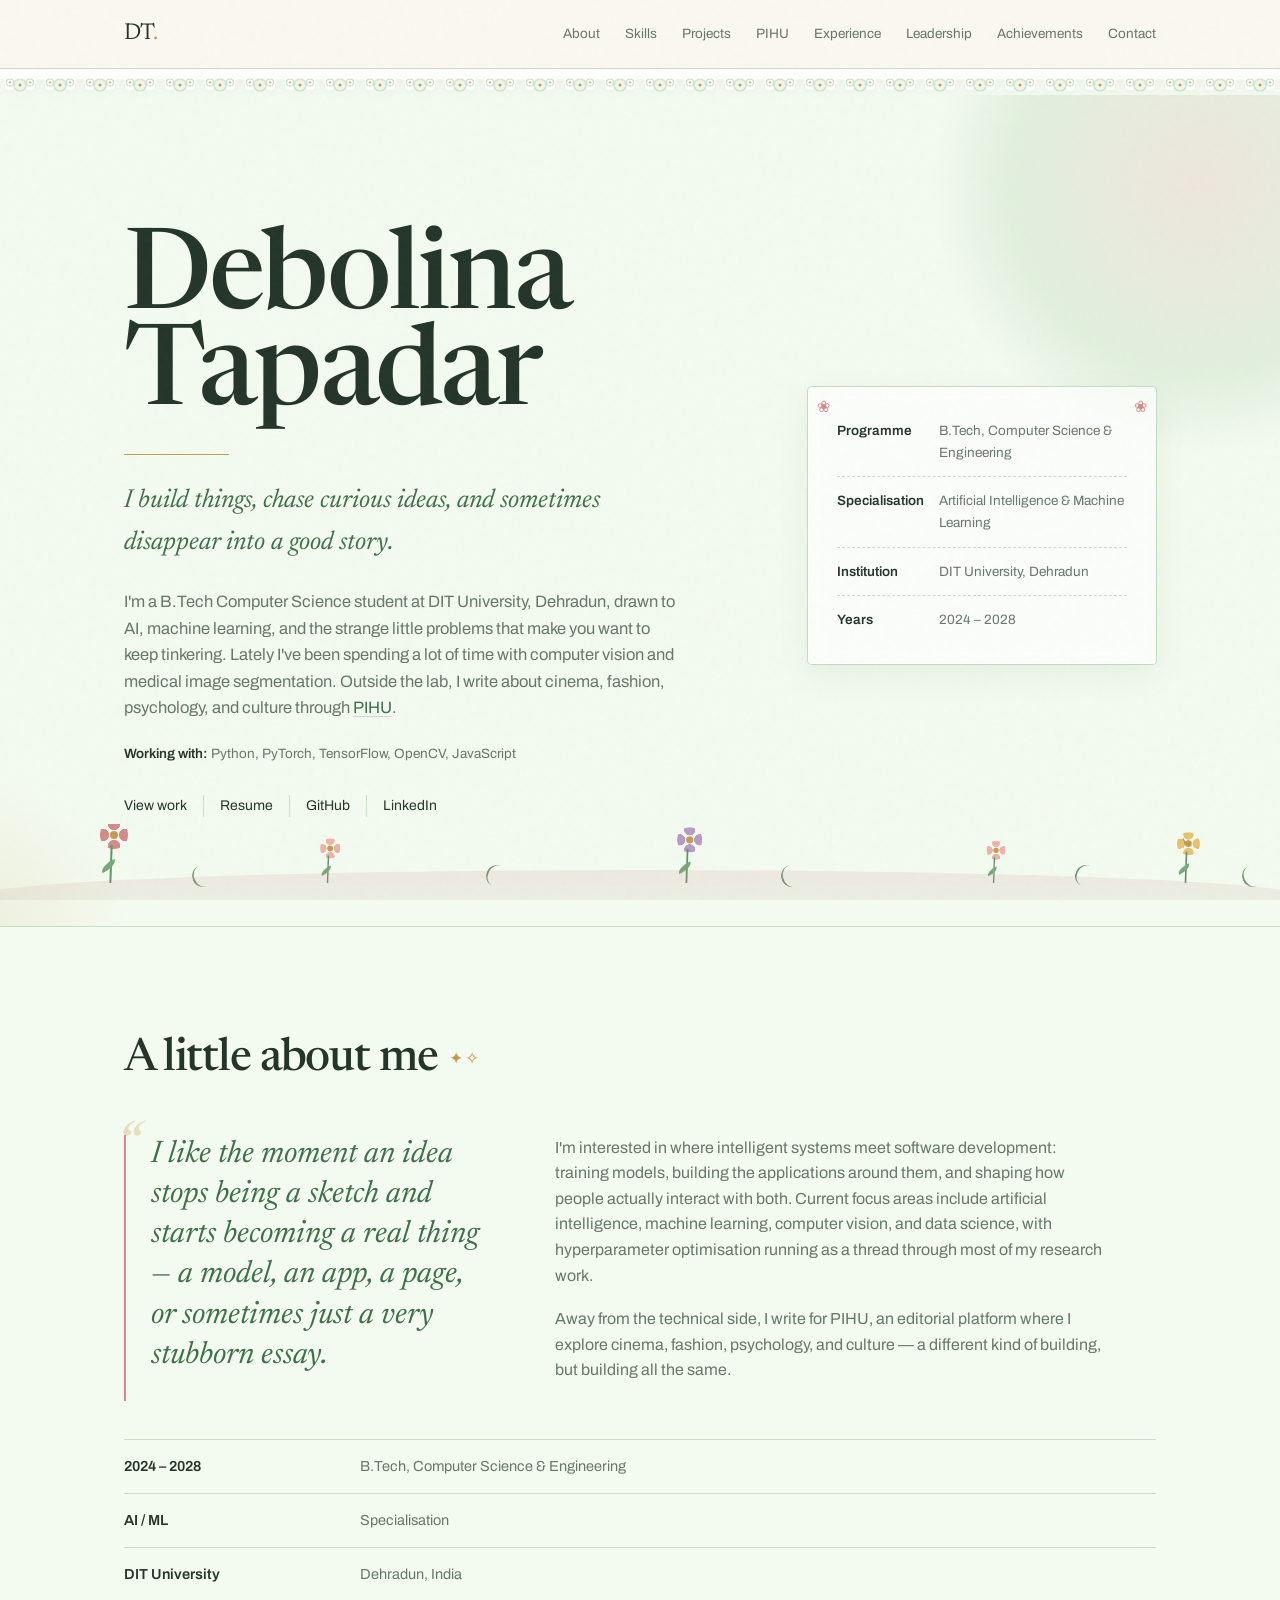
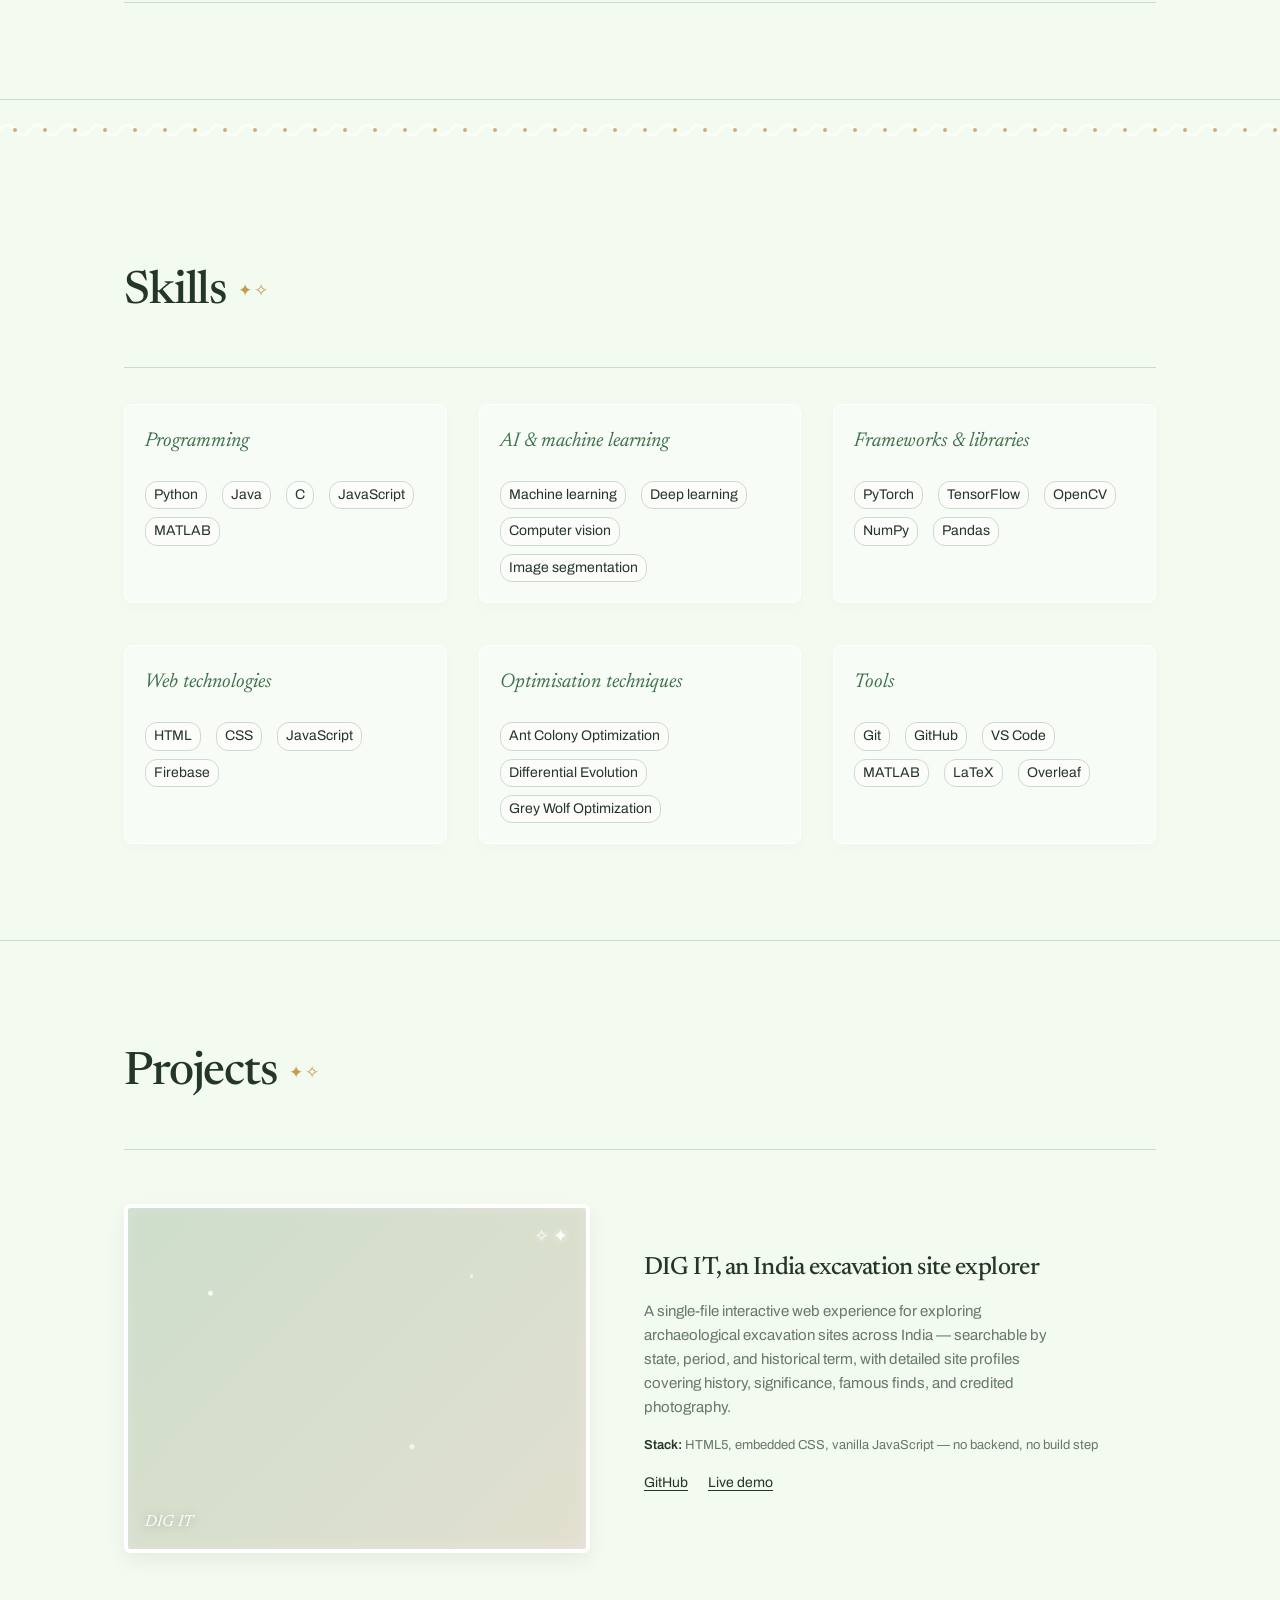
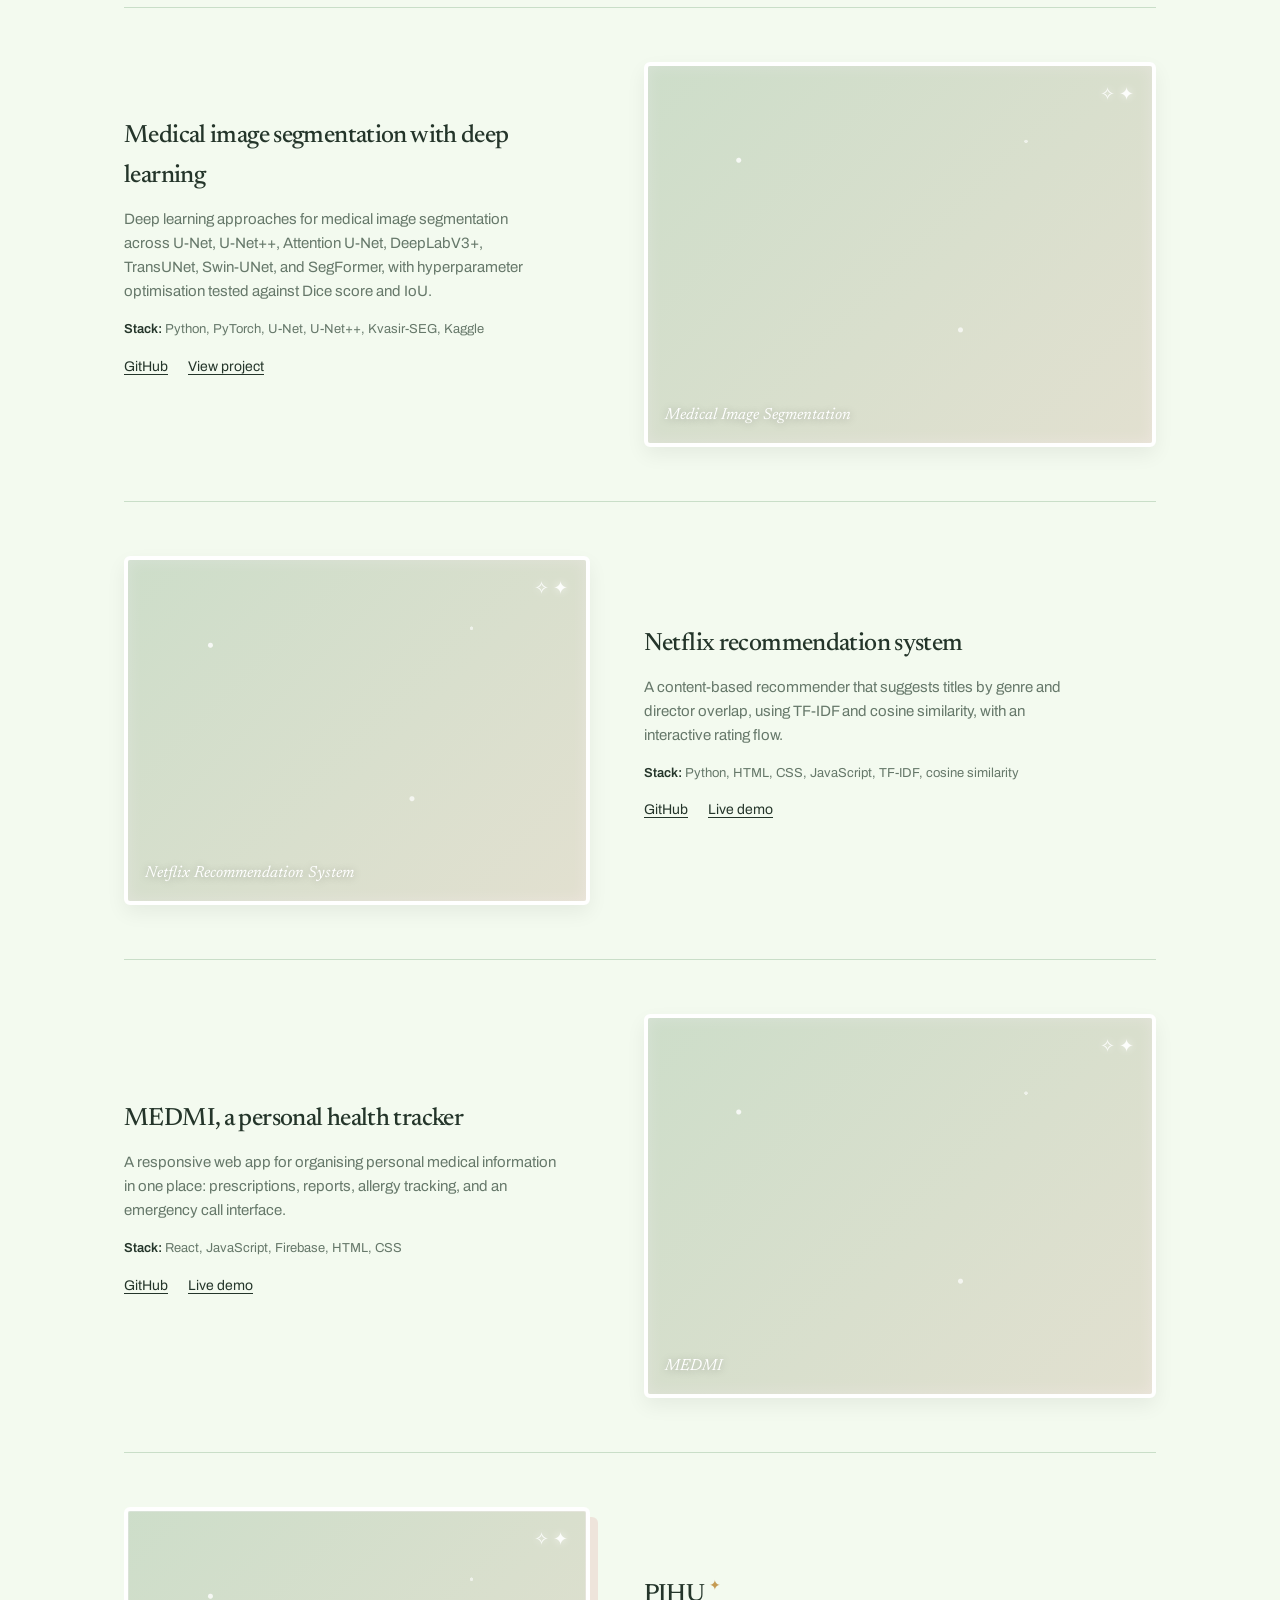
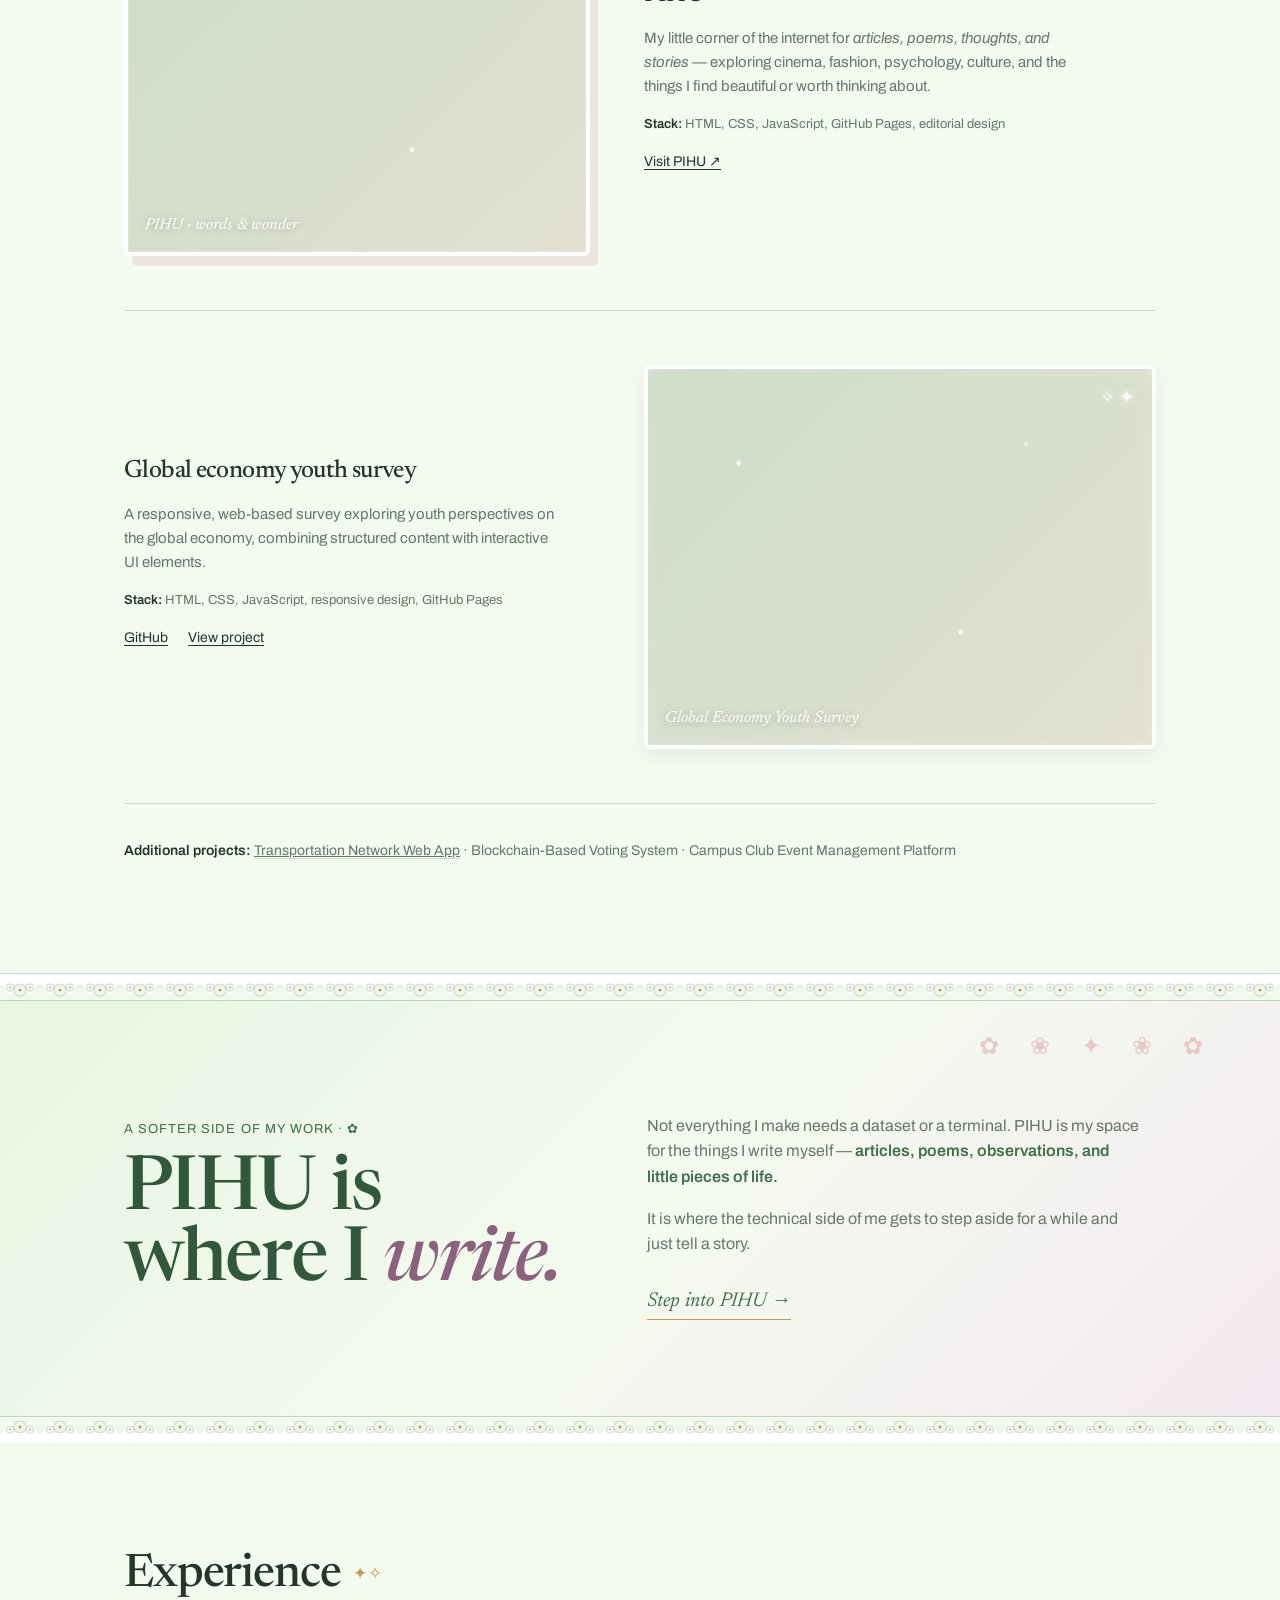
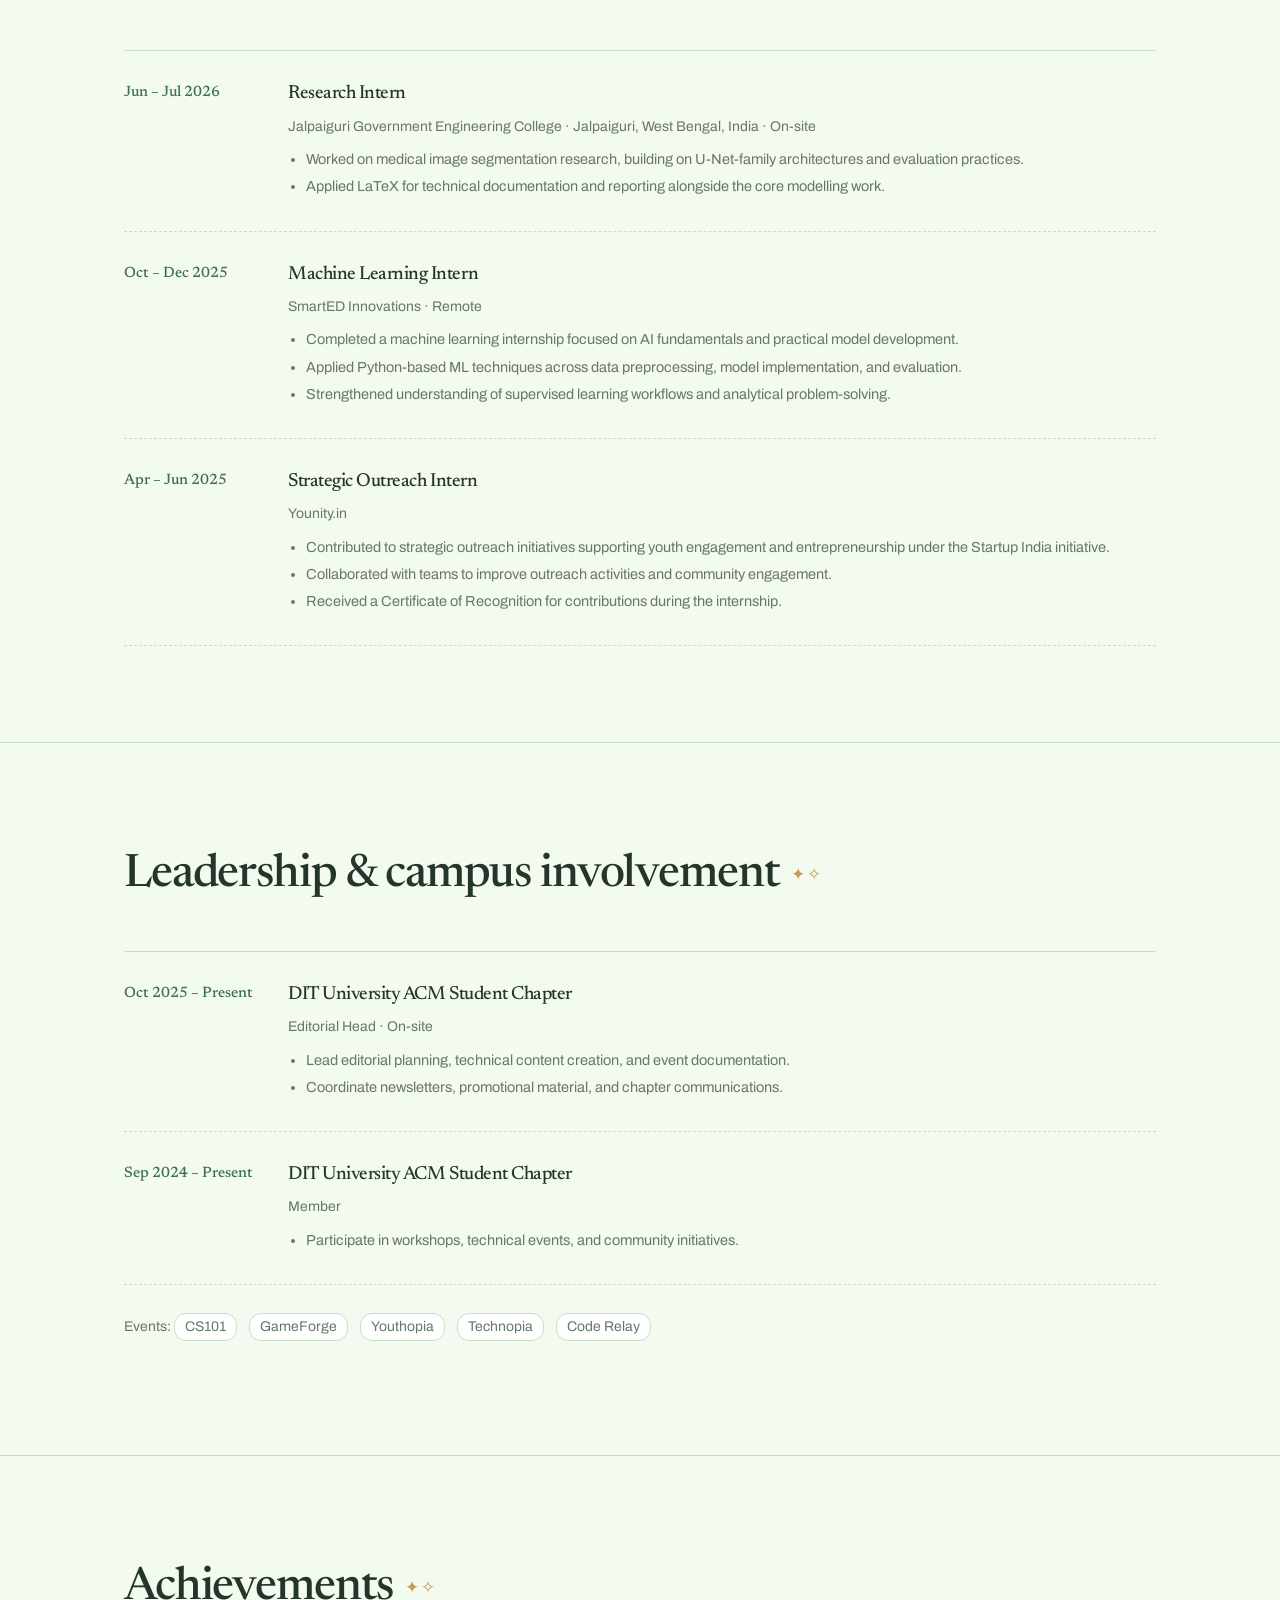
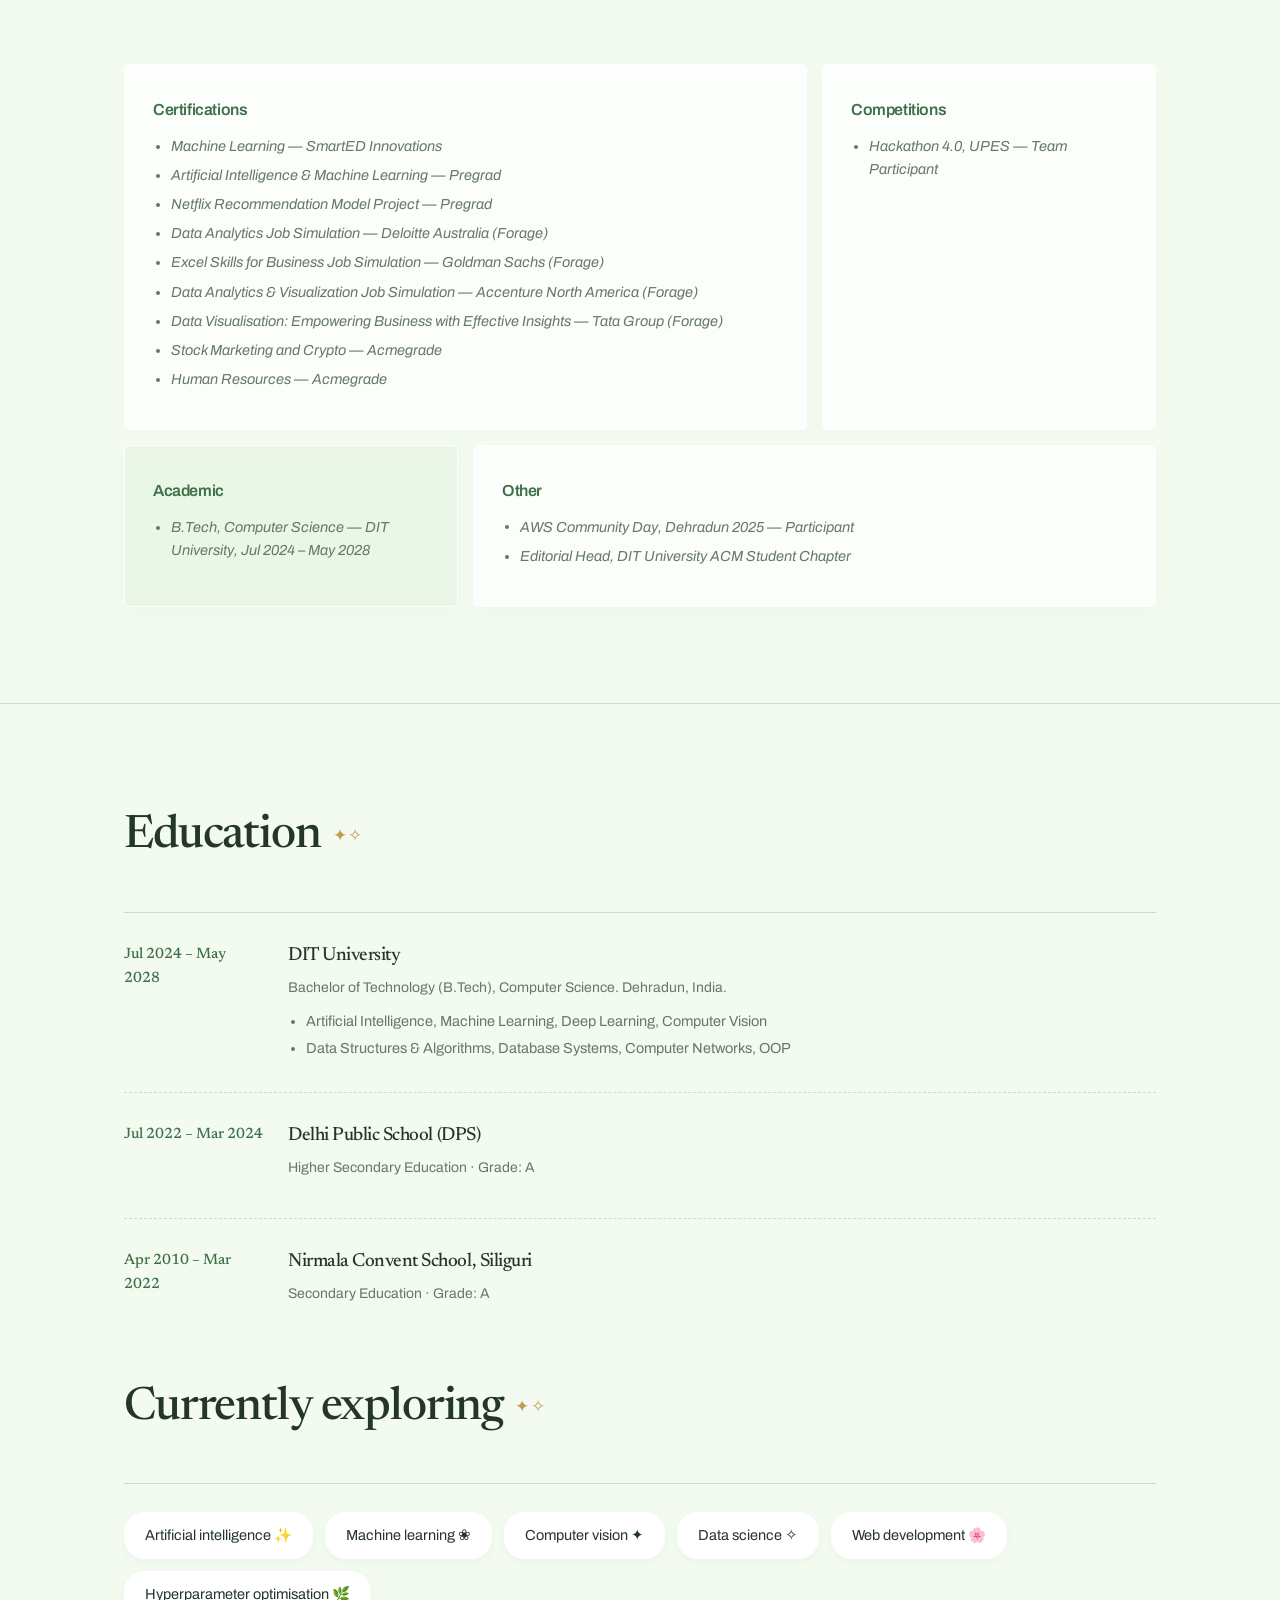
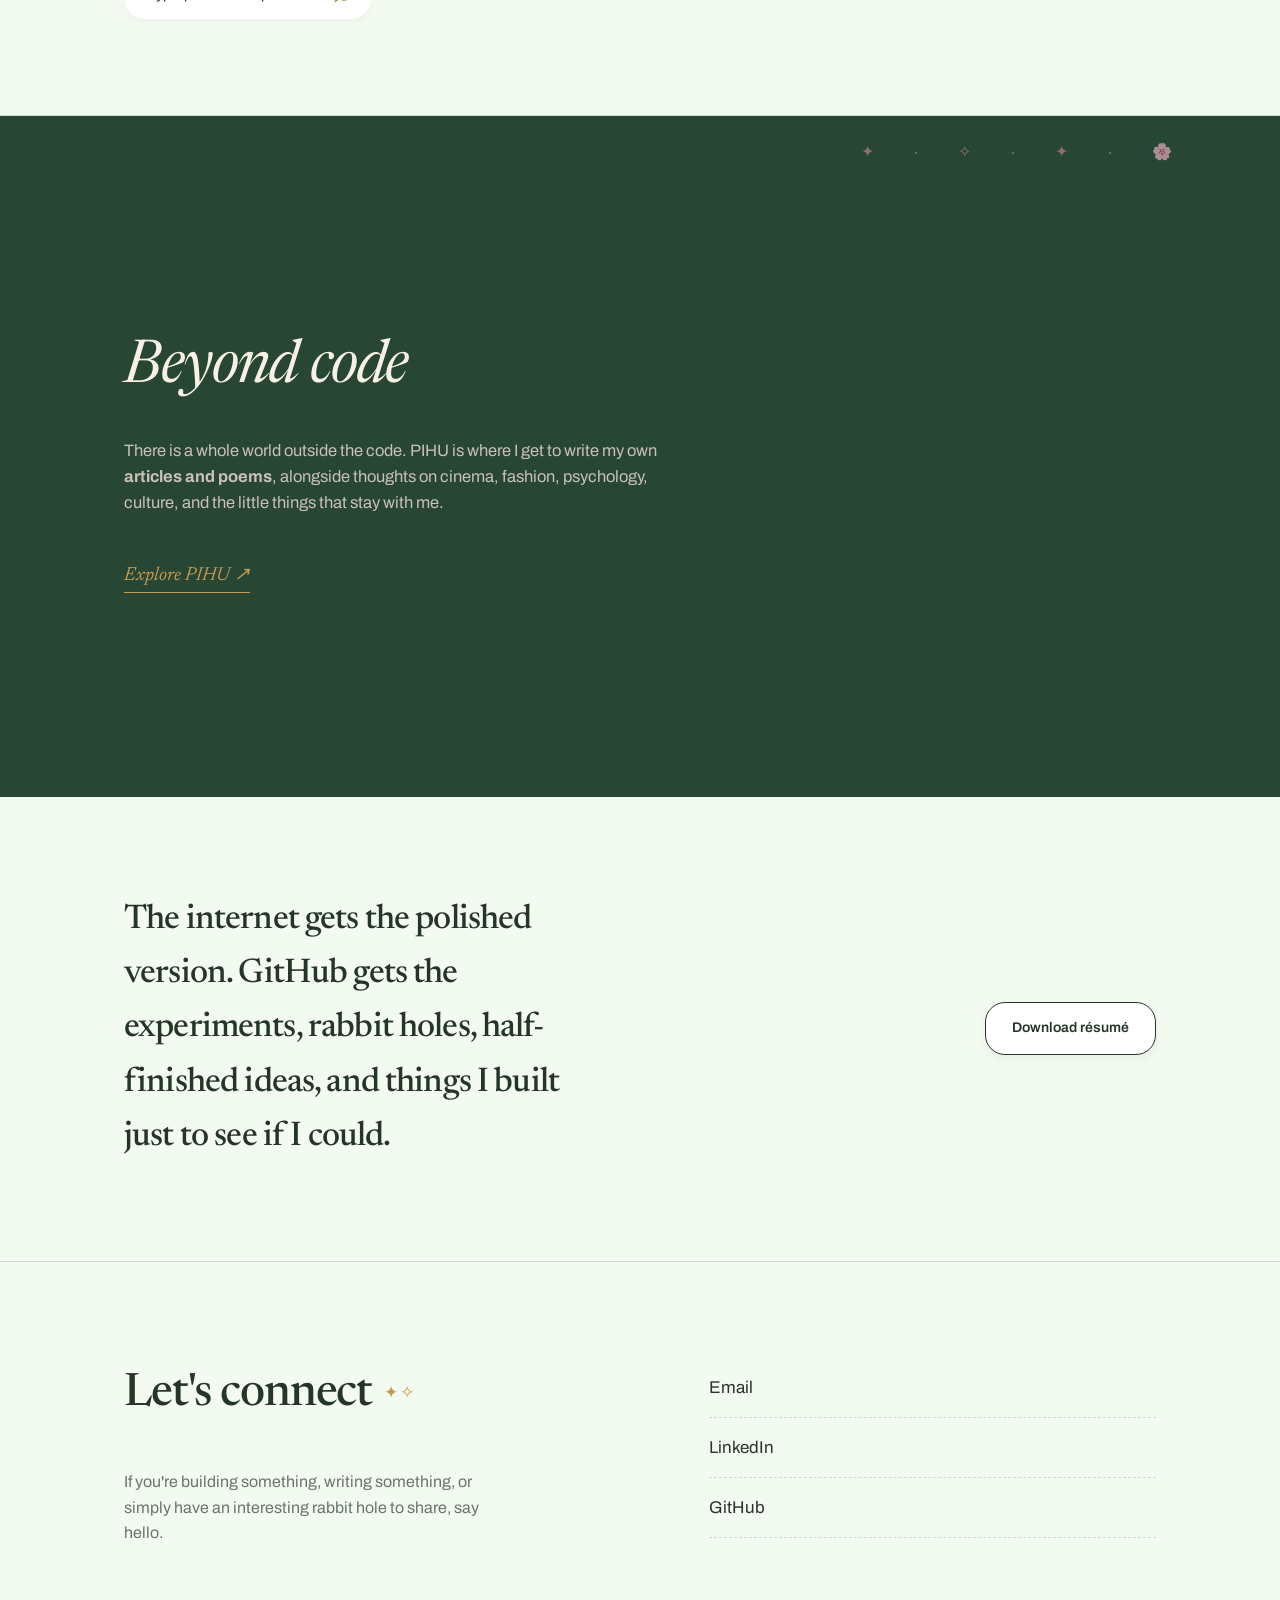
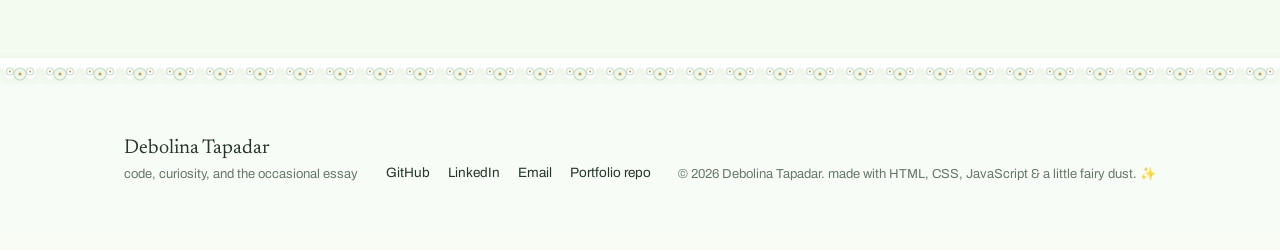
==== commit 90ab9a9f: "Refactor styles and animations in index.html Updated styles for various elements, including animatio" ====
--- a/index.html
+++ b/index.html
@@ -48,8 +48,14 @@
   font-size:clamp(30px,4vw,46px);margin-bottom:38px;position:relative;
 }
 .eyebrowless-heading::after{
-  content:"✦";font-family:var(--serif);font-size:17px;color:var(--gold);
+  content:"✦ ✧";font-family:var(--serif);font-size:17px;color:var(--gold);
   margin-left:12px;vertical-align:middle;
+  animation: twirl-star 4s ease-in-out infinite alternate;
+  display: inline-block;
+}
+@keyframes twirl-star{
+  0%{transform: scale(1) rotate(0deg); color: var(--gold);}
+  100%{transform: scale(1.2) rotate(15deg); color: var(--rose);}
 }
 .rule{border:0;border-top:1px solid var(--line);margin:0}
 section{padding:96px 0;border-bottom:1px solid var(--line);position:relative}
@@ -88,15 +94,26 @@
  .menu-btn{display:block}
 }
 
-/* METHOD 1: REPEATING SVG LACE BORDER */
+/* WHITE LACE BORDER PATTERNS */
 .lace-border{
   width:100%;
-  height:24px;
-  background-image:url("data:image/svg+xml,%3Csvg xmlns='http://www.w3.org/2000/svg' viewBox='0 0 40 24' width='40' height='24'%3E%3Cpath d='M0 0 h40 v8 Q35 8 35 13 A5 5 0 0 1 25 13 Q25 8 20 8 Q15 8 15 13 A5 5 0 0 1 5 13 Q5 8 0 8 Z' fill='%23c9dec8'/%3E%3Cpath d='M20 8 A6 6 0 0 0 20 20 A6 6 0 0 0 20 8 M10 8 A3.5 3.5 0 0 0 10 15 A3.5 3.5 0 0 0 10 8 M30 8 A3.5 3.5 0 0 0 30 15 A3.5 3.5 0 0 0 30 8' fill='none' stroke='%23f3faef' stroke-width='1.2'/%3E%3Ccircle cx='20' cy='14' r='1.5' fill='%23c59b52'/%3E%3Ccircle cx='10' cy='11.5' r='1' fill='%23c59b52'/%3E%3Ccircle cx='30' cy='11.5' r='1' fill='%23c59b52'/%3E%3C/svg%3E");
+  height:26px;
+  background-image:url("data:image/svg+xml,%3Csvg xmlns='http://www.w3.org/2000/svg' viewBox='0 0 40 26' width='40' height='26'%3E%3Cpath d='M0 0 h40 v10 Q35 10 35 16 A5 5 0 0 1 25 16 Q25 10 20 10 Q15 10 15 16 A5 5 0 0 1 5 16 Q5 10 0 10 Z' fill='%23ffffff' opacity='0.9'/%3E%3Cpath d='M20 10 A6 6 0 0 0 20 22 A6 6 0 0 0 20 10 M10 10 A3.5 3.5 0 0 0 10 17 A3.5 3.5 0 0 0 10 10 M30 10 A3.5 3.5 0 0 0 30 17 A3.5 3.5 0 0 0 30 10' fill='none' stroke='%23c9dec8' stroke-width='1.2'/%3E%3Ccircle cx='20' cy='16' r='1.5' fill='%23c59b52'/%3E%3Ccircle cx='10' cy='13.5' r='1' fill='%23c59b52'/%3E%3Ccircle cx='30' cy='13.5' r='1' fill='%23c59b52'/%3E%3C/svg%3E");
   background-repeat:repeat-x;
   background-size:auto 100%;
   position:relative;
   z-index:39;
+  filter: drop-shadow(0 2px 4px rgba(0,0,0,0.03));
+}
+
+.lace-divider{
+  width:100%;
+  height:20px;
+  background-image:url("data:image/svg+xml,%3Csvg xmlns='http://www.w3.org/2000/svg' viewBox='0 0 30 20' width='30' height='20'%3E%3Cpath d='M0 10 Q7.5 0 15 10 Q22.5 20 30 10' fill='none' stroke='%23ffffff' stroke-width='3' opacity='0.85'/%3E%3Ccircle cx='15' cy='10' r='2' fill='%23c59b52'/%3E%3C/svg%3E");
+  background-repeat:repeat-x;
+  background-size:auto 100%;
+  margin:20px 0;
+  opacity:0.8;
 }
 
 /* HERO */
@@ -106,12 +123,12 @@
 }
 .hero::before{
   content:"";position:absolute;width:540px;height:540px;border-radius:50%;
-  right:-190px;top:-180px;background:radial-gradient(circle,rgba(126,181,126,.20),transparent 68%);
+  right:-190px;top:-180px;background:radial-gradient(circle,rgba(212,138,139,.18),rgba(126,181,126,.15) 50%,transparent 70%);
   pointer-events:none;
 }
 .hero::after{
   content:"";position:absolute;width:380px;height:380px;border-radius:50%;
-  left:-240px;bottom:-220px;background:radial-gradient(circle,rgba(94,145,103,.13),transparent 68%);
+  left:-240px;bottom:-220px;background:radial-gradient(circle,rgba(197,155,82,.15),transparent 68%);
 }
 .hero-grid{
   display:grid;grid-template-columns:1.5fr .85fr;gap:70px;align-items:center;width:100%;
@@ -140,18 +157,26 @@
 }
 .hero-links a:first-child{padding-left:0;border-left:0}
 .hero-links a:hover{color:var(--pine-dim);transform:translateY(-1px)}
+
+/* WHIMSICAL VINTAGE CARD WITH LACE CORNERS */
 .colophon{
-  position:relative;border:1px solid var(--line);padding:27px 25px;
-  font-size:13.5px;color:var(--ink-soft);background:rgba(255,255,255,.28);
-  box-shadow:8px 8px 0 rgba(199,154,82,.08);
+  position:relative;border:1px solid #ffffff;padding:32px 28px;
+  font-size:13.5px;color:var(--ink-soft);background:rgba(255,255,255,.65);
+  backdrop-filter: blur(8px);
+  box-shadow:0 10px 30px rgba(95,147,104,.1), 0 0 0 1px var(--line);
+  border-radius: 4px;
 }
 .colophon::before{
-  content:"";position:absolute;width:9px;height:9px;border-radius:50%;
-  background:var(--gold);top:-5px;left:-5px;box-shadow:0 0 0 4px var(--paper)
+  content:"❀";position:absolute;font-size:16px;
+  color:var(--rose);top:6px;left:8px;
+}
+.colophon::after{
+  content:"❀";position:absolute;font-size:16px;
+  color:var(--rose);top:6px;right:8px;
 }
 .colophon dl{margin:0;display:grid;grid-template-columns:auto 1fr;gap:10px 15px}
 .colophon dt{color:var(--ink);font-weight:600}.colophon dd{margin:0}
-.colophon .div{grid-column:1/-1;border-top:1px solid var(--line);margin:3px 0}
+.colophon .div{grid-column:1/-1;border-top:1px dashed var(--line);margin:3px 0}
 @media(max-width:820px){.hero-grid{grid-template-columns:1fr;gap:45px}.hero{min-height:auto}}
 @media(max-width:500px){.hero h1{font-size:58px}}
 
@@ -183,7 +208,11 @@
 .about-grid{display:grid;grid-template-columns:.75fr 1.25fr;gap:70px}
 .pullquote{
   font-family:var(--serif);font-style:italic;font-weight:400;font-size:clamp(24px,2.7vw,31px);
-  line-height:1.3;color:var(--pine-dim);border-left:2px solid var(--gold);padding-left:25px;
+  line-height:1.3;color:var(--pine-dim);border-left:2px solid var(--rose);padding-left:25px;
+  position:relative;
+}
+.pullquote::before{
+  content:"“";font-size:60px;color:var(--gold);position:absolute;left:-10px;top:-25px;opacity:0.3;
 }
 .about-body p{max-width:var(--measure);color:var(--ink-soft);margin:0 0 18px}
 .statlist{margin-top:38px;border-top:1px solid var(--line)}
@@ -193,10 +222,22 @@
 
 /* SKILLS */
 .skills-grid{display:grid;grid-template-columns:repeat(6,1fr);gap:42px 32px;border-top:1px solid var(--line);padding-top:36px}
-.skill-block{grid-column:span 2}
-.skill-cat{font-family:var(--serif);font-style:italic;font-size:20px;color:var(--pine-dim);padding-bottom:10px;border-bottom:1px solid var(--gold);margin-bottom:14px;display:inline-block}
+.skill-block{
+  grid-column:span 2;
+  background:rgba(255,255,255,0.4);
+  padding:20px;
+  border-radius:8px;
+  border:1px solid #ffffff;
+  box-shadow:0 4px 15px rgba(0,0,0,0.02);
+  transition:transform 0.3s ease;
+}
+.skill-block:hover{
+  transform:translateY(-3px);
+  background:rgba(255,255,255,0.7);
+}
+.skill-cat{font-family:var(--serif);font-style:italic;font-size:20px;color:var(--pine-dim);padding-bottom:10px;border-bottom:1px stroke var(--gold);margin-bottom:14px;display:inline-block}
 .skill-tags{display:flex;flex-wrap:wrap;gap:8px 15px}
-.skill-tags span{font-size:14px;padding-bottom:2px;border-bottom:1px solid var(--line)}
+.skill-tags span{font-size:14px;padding:2px 8px;background:rgba(255,255,255,0.6);border:1px solid var(--line);border-radius:12px}
 @media(max-width:700px){.skills-grid{grid-template-columns:1fr 1fr}.skill-block{grid-column:span 2}}
 @media(max-width:480px){.skills-grid{grid-template-columns:1fr}.skill-block{grid-column:1/-1!important}}
 
@@ -208,22 +249,25 @@
 .project-row:first-of-type{border-top:1px solid var(--line)}
 .project-row.reverse .visual{order:2}.project-row.reverse .content{order:1}
 .visual{
-  aspect-ratio:4/3;border:1px solid var(--line);position:relative;overflow:hidden;
+  aspect-ratio:4/3;border:4px solid #ffffff;position:relative;overflow:hidden;
   display:flex;align-items:flex-end;background:var(--paper-dim)!important;
   isolation:isolate;
+  border-radius: 6px;
+  box-shadow:0 8px 20px rgba(0,0,0,0.06), inset 0 0 15px rgba(255,255,255,0.5);
 }
 .visual::before{
   content:"";position:absolute;inset:0;
   background:
-    radial-gradient(circle at 18% 25%,rgba(255,255,255,.6) 0 2px,transparent 3px),
-    radial-gradient(circle at 75% 20%,rgba(255,255,255,.45) 0 1.5px,transparent 2px),
-    radial-gradient(circle at 62% 70%,rgba(255,255,255,.5) 0 2px,transparent 3px),
-    linear-gradient(135deg,rgba(88,116,95,.17),rgba(117,97,132,.13));
+    radial-gradient(circle at 18% 25%,rgba(255,255,255,.8) 0 2px,transparent 3px),
+    radial-gradient(circle at 75% 20%,rgba(255,255,255,.6) 0 1.5px,transparent 2px),
+    radial-gradient(circle at 62% 70%,rgba(255,255,255,.7) 0 2px,transparent 3px),
+    linear-gradient(135deg,rgba(88,116,95,.17),rgba(212,138,139,.18));
   background-size:auto,auto,auto,100%;
 }
 .visual::after{
-  content:"✦";position:absolute;right:18px;top:14px;color:rgba(255,255,255,.8);
-  font-size:20px;z-index:1;
+  content:"✧ ✦";position:absolute;right:18px;top:14px;color:rgba(255,255,255,.9);
+  font-size:18px;z-index:1;
+  text-shadow: 0 0 8px rgba(255,255,255,0.8);
 }
 .visual .tag{
   font-family:var(--serif);font-style:italic;font-size:16px;color:#fff;
@@ -243,38 +287,59 @@
 
 /* TIMELINES */
 .timeline{border-top:1px solid var(--line)}
-.tl-item{display:grid;grid-template-columns:140px 1fr;gap:24px;padding:28px 0;border-bottom:1px solid var(--line)}
+.tl-item{display:grid;grid-template-columns:140px 1fr;gap:24px;padding:28px 0;border-bottom:1px dashed var(--line)}
 .tl-item .year{font-family:var(--serif);font-weight:500;color:var(--pine-dim);font-size:15px;padding-top:2px}
 .tl-item h3{font-size:19px;margin-bottom:6px}
 .tl-item .org{color:var(--ink-soft);font-size:14px;margin-bottom:10px}
 .tl-item ul{margin:0;padding-left:18px;color:var(--ink-soft);font-size:14.5px}
 .tl-item li{margin-bottom:4px}
 .events-line{margin-top:24px;font-size:14px;color:var(--ink-soft)}
-.events-line span{display:inline-block;margin:4px 12px 4px 0;padding-bottom:2px;border-bottom:1px solid var(--line)}
+.events-line span{display:inline-block;margin:4px 12px 4px 0;padding:2px 10px;background:#fff;border-radius:12px;border:1px solid var(--line)}
 @media(max-width:560px){.tl-item{grid-template-columns:1fr}}
 
 /* ACHIEVEMENTS */
-.ach-grid{display:grid;grid-template-columns:repeat(3,1fr);gap:1px;background:var(--line);border:1px solid var(--line)}
-.ach-card{background:var(--paper);padding:32px 28px}
+.ach-grid{display:grid;grid-template-columns:repeat(3,1fr);gap:15px;background:transparent}
+.ach-card{
+  background:rgba(255,255,255,0.75);
+  backdrop-filter: blur(5px);
+  padding:32px 28px;
+  border: 1px solid #ffffff;
+  border-radius:6px;
+  box-shadow: 0 5px 15px rgba(0,0,0,0.02);
+}
 .ach-card:nth-child(1){grid-column:span 2}.ach-card:nth-child(2){grid-column:span 1}
-.ach-card:nth-child(3){grid-column:span 1;background:var(--paper-dim)}.ach-card:nth-child(4){grid-column:span 2}
-.ach-card h3{font-size:16px;font-family:var(--sans);font-weight:600;margin-bottom:12px}
+.ach-card:nth-child(3){grid-column:span 1;background:rgba(229,243,223,0.6)}.ach-card:nth-child(4){grid-column:span 2}
+.ach-card h3{font-size:16px;font-family:var(--sans);font-weight:600;margin-bottom:12px;color:var(--pine-dim)}
 .ach-card ul{margin:0;padding-left:18px;color:var(--ink-soft);font-size:14.5px}
 .ach-card li{margin-bottom:6px;font-style:italic}
 @media(max-width:700px){.ach-grid{grid-template-columns:1fr}.ach-card:nth-child(n){grid-column:span 1!important}}
 
 /* EXPLORING */
 .explore-row{display:flex;flex-wrap:wrap;gap:12px;border-top:1px solid var(--line);padding-top:28px}
-.explore-chip{border:1px solid var(--line);padding:11px 17px;font-size:14.5px;transition:.2s ease}
-.explore-chip:hover{border-color:var(--gold);color:var(--pine-dim);transform:translateY(-2px)}
+.explore-chip{
+  background:#fff;
+  border:1px solid #ffffff;
+  padding:11px 20px;
+  font-size:14.5px;
+  border-radius:20px;
+  box-shadow: 0 3px 10px rgba(0,0,0,0.03);
+  transition:.3s cubic-bezier(0.175, 0.885, 0.32, 1.275);
+}
+.explore-chip:hover{
+  border-color:var(--rose);
+  color:var(--pine-dim);
+  transform:translateY(-3px) scale(1.03);
+  box-shadow: 0 6px 15px rgba(212,138,139,0.2);
+}
 
 /* BEYOND CODE */
 .beyond{
-  background:var(--plum-dim);color:#eee7dc;border-bottom:none;overflow:hidden
+  background:var(--plum-dim);color:#eee7dc;border-bottom:none;overflow:hidden;
+  position:relative;
 }
 .beyond::before{
-  content:"✦   ·   ✧   ·   ✦";position:absolute;right:7%;top:25px;
-  color:rgba(199,154,82,.45);font-family:var(--serif);letter-spacing:18px;font-size:16px;
+  content:"✦   ·   ✧   ·   ✦   ·   🌸";position:absolute;right:7%;top:25px;
+  color:rgba(212,138,139,.6);font-family:var(--serif);letter-spacing:18px;font-size:16px;
 }
 .beyond .wrap{padding:108px var(--gutter)}
 .beyond h2{color:#f7f0e5;font-style:italic;font-weight:400;font-size:clamp(38px,5vw,60px);max-width:18ch}
@@ -283,14 +348,16 @@
  display:inline-block;margin-top:28px;font-family:var(--serif);font-style:italic;color:var(--gold);
  text-decoration:none;border-bottom:1px solid var(--gold);font-size:19px;transition:.2s ease
 }
-.beyond a.pihu-link:hover{padding-left:8px}
+.beyond a.pihu-link:hover{padding-left:8px;color:#fff}
 
 /* RESUME */
 .resume-band{display:flex;align-items:center;justify-content:space-between;flex-wrap:wrap;gap:20px}
 .resume-band h2{font-size:clamp(25px,3.4vw,34px);max-width:23ch}
 .resume-btn{
  font-family:var(--sans);font-weight:600;font-size:14px;text-decoration:none;
- border:1px solid var(--ink);padding:14px 26px;white-space:nowrap;transition:.2s ease
+ border:1px solid var(--ink);padding:14px 26px;white-space:nowrap;transition:.2s ease;
+ background:#fff;border-radius:20px;
+ box-shadow: 0 4px 10px rgba(0,0,0,0.05);
 }
 .resume-btn:hover{background:var(--ink);color:var(--paper);transform:translateY(-2px)}
 
@@ -298,13 +365,13 @@
 .contact-grid{display:grid;grid-template-columns:1.2fr 1fr;gap:48px}
 .contact-grid p{color:var(--ink-soft);max-width:42ch}
 .contact-links{list-style:none;margin:0;padding:0;font-size:17px}
-.contact-links li{border-bottom:1px solid var(--line)}
+.contact-links li{border-bottom:1px dashed var(--line)}
 .contact-links a{display:block;padding:16px 0;text-decoration:none;transition:.2s ease}
-.contact-links a:hover{color:var(--pine-dim);padding-left:9px}
+.contact-links a:hover{color:var(--rose);padding-left:9px}
 @media(max-width:700px){.contact-grid{grid-template-columns:1fr}}
 
 /* FOOTER */
-footer{padding:48px 0 65px}
+footer{padding:48px 0 65px; background: rgba(255,255,255,0.4);}
 footer .wrap{display:flex;justify-content:space-between;align-items:flex-end;flex-wrap:wrap;gap:18px}
 footer .fmark{font-family:var(--serif);font-size:20px}
 footer .fmeta{font-size:13px;color:var(--ink-soft)}
@@ -312,7 +379,7 @@
 footer .flinks a{text-decoration:none;border-bottom:1px solid transparent}
 footer .flinks a:hover{border-color:var(--gold)}
 
-/* MAGICAL BUTTERFLY */
+/* MAGICAL BUTTERFLY & FLOATING CREATURES */
 .magic-flight{
   position:fixed;
   left:-90px;
@@ -322,7 +389,7 @@
   z-index:8;
   pointer-events:none;
   animation:butterfly-route 18s cubic-bezier(.42,0,.58,1) infinite;
-  filter:drop-shadow(0 5px 12px rgba(117,97,132,.14));
+  filter:drop-shadow(0 5px 12px rgba(117,97,132,.2));
 }
 .butterfly{
   position:absolute;
@@ -354,13 +421,13 @@
 }
 .wing-left{
   left:1px;
-  background:linear-gradient(145deg,#b87879,#756184);
+  background:linear-gradient(145deg,var(--rose),#756184);
   transform:rotate(28deg);
   animation:wing-flap-left .55s ease-in-out infinite alternate;
 }
 .wing-right{
   right:1px;
-  background:linear-gradient(35deg,#58745f,#c79a52);
+  background:linear-gradient(35deg,#58745f,var(--gold));
   border-radius:25% 75% 30% 70%;
   transform:rotate(-28deg);
   animation:wing-flap-right .55s ease-in-out infinite alternate;
@@ -386,6 +453,32 @@
 .flight-spark.s1{left:4px;top:1px;animation-delay:.1s}
 .flight-spark.s2{left:61px;top:29px;animation-delay:.7s}
 .flight-spark.s3{left:50px;top:0;animation-delay:1.25s}
+
+/* SECOND FLOATING FAIRY SPIRIT */
+.fairy-spirit{
+  position:fixed;
+  right: -50px;
+  top: 25vh;
+  width: 30px;
+  height: 30px;
+  z-index: 7;
+  pointer-events: none;
+  animation: fairy-float 22s ease-in-out infinite;
+}
+.fairy-spirit::before{
+  content:"✨";
+  font-size:20px;
+  animation: pulse-glow 2s ease-in-out infinite alternate;
+}
+@keyframes fairy-float{
+  0%{right:-50px; top:25vh;}
+  50%{right:105vw; top:65vh;}
+  100%{right:-50px; top:25vh;}
+}
+@keyframes pulse-glow{
+  0%{transform:scale(0.8); filter:drop-shadow(0 0 2px var(--gold));}
+  100%{transform:scale(1.3); filter:drop-shadow(0 0 10px var(--rose));}
+}
 
 @keyframes butterfly-route{
   0%{left:-90px;top:48vh;transform:rotate(-2deg)}
@@ -407,23 +500,17 @@
 }
 @keyframes sparkle-pop{
   0%,100%{opacity:0;transform:scale(.5) translateY(4px)}
-  45%{opacity:.7;transform:scale(1) translateY(0)}
+  45%{opacity:.8;transform:scale(1.2) translateY(0)}
   70%{opacity:0;transform:scale(.7) translateY(-5px)}
 }
-@media(max-width:700px){
-  .magic-flight{top:52vh;animation-duration:15s;transform:scale(.82)}
-}
-@media(prefers-reduced-motion:reduce){
-  .magic-flight{display:none}
-}
-
-/* Gentle handmade motion */
+
+/* Motion effects */
 .project-row .visual{
   transition:transform .5s cubic-bezier(.2,.7,.2,1), box-shadow .5s ease;
 }
 .project-row:hover .visual{
-  transform:translateY(-5px) rotate(-.35deg);
-  box-shadow:9px 12px 0 rgba(199,154,82,.09);
+  transform:translateY(-6px) rotate(-.5deg);
+  box-shadow:0 15px 30px rgba(199,154,82,.2);
 }
 
 /* GARDEN ATMOSPHERE */
@@ -441,7 +528,7 @@
   left:-2%;right:-2%;bottom:-24px;
   height:54px;
   border-radius:50% 50% 0 0;
-  background:linear-gradient(180deg,rgba(112,165,111,.12),rgba(112,165,111,.04));
+  background:linear-gradient(180deg,rgba(212,138,139,.15),rgba(112,165,111,.08));
 }
 .garden-moon{
   position:absolute;
@@ -526,19 +613,20 @@
 }
 @media(prefers-reduced-motion:reduce){.garden-scene{display:none}}
 
-/* PIHU FEATURE */
+/* PIHU FEATURE WITH LACE EMBELLISHMENT */
 .pihu-feature{
-  background:linear-gradient(135deg,#e8f5e2 0%,#f4faef 52%,#e7f1df 100%);
+  background:linear-gradient(135deg,#e8f5e2 0%,#f4faef 52%,#f3e8f0 100%);
   border-top:1px solid #bfd8bd;
   border-bottom:1px solid #bfd8bd;
   overflow:hidden;
+  position:relative;
 }
 .pihu-feature::before{
   content:"✿   ❀   ✦   ❀   ✿";
   position:absolute;
   right:5%;
   top:28px;
-  color:rgba(95,147,104,.25);
+  color:rgba(212,138,139,.4);
   font-family:var(--serif);
   font-size:24px;
   letter-spacing:13px;
@@ -586,7 +674,7 @@
 .pihu-feature-link:hover{padding-left:8px}
 .pihu-star{color:var(--gold);font-size:.55em;vertical-align:top}
 .pihu-visual{
-  box-shadow:inset 0 0 0 1px rgba(255,255,255,.35),8px 10px 0 rgba(95,147,104,.10);
+  box-shadow:inset 0 0 0 1px rgba(255,255,255,.5),8px 10px 0 rgba(212,138,139,.2);
 }
 @media(max-width:760px){
   .pihu-feature-grid{grid-template-columns:1fr;gap:30px}
@@ -608,7 +696,7 @@
   <div class="grass g4"></div><div class="grass g5"></div>
 </div>
 
-<!-- ============ MAGICAL BUTTERFLY ============ -->
+<!-- ============ MAGICAL CREATURES ============ -->
 <div class="magic-flight" aria-hidden="true">
   <div class="butterfly">
     <span class="wing wing-left"></span>
@@ -622,23 +710,27 @@
   <span class="flight-spark s3">✧</span>
 </div>
 
+<div class="fairy-spirit" aria-hidden="true"></div>
+
 <div class="fireflies" aria-hidden="true">
-  <i></i><i></i><i></i><i></i><i></i><i></i>
+  <i></i><i></i><i></i><i></i><i></i><i></i><i></i><i></i>
 </div>
 <style>
 .fireflies{position:fixed;inset:0;pointer-events:none;z-index:2;overflow:hidden}
-.fireflies i{position:absolute;width:4px;height:4px;border-radius:50%;background:var(--gold);
-  box-shadow:0 0 10px rgba(199,154,82,.75);opacity:0;animation:float-light 7s ease-in-out infinite}
+.fireflies i{position:absolute;width:5px;height:5px;border-radius:50%;background:var(--gold);
+  box-shadow:0 0 12px rgba(212,138,139,.8);opacity:0;animation:float-light 7s ease-in-out infinite}
 .fireflies i:nth-child(1){left:12%;top:34%;animation-delay:0s}
 .fireflies i:nth-child(2){left:76%;top:27%;animation-delay:1.5s}
 .fireflies i:nth-child(3){left:63%;top:67%;animation-delay:3s}
 .fireflies i:nth-child(4){left:28%;top:76%;animation-delay:4.2s}
 .fireflies i:nth-child(5){left:88%;top:55%;animation-delay:2.2s}
 .fireflies i:nth-child(6){left:47%;top:19%;animation-delay:5s}
+.fireflies i:nth-child(7){left:15%;top:85%;animation-delay:2.8s}
+.fireflies i:nth-child(8){left:80%;top:12%;animation-delay:3.7s}
 @keyframes float-light{
   0%,100%{opacity:0;transform:translate(0,8px) scale(.7)}
-  25%,70%{opacity:.65}
-  50%{opacity:.25;transform:translate(18px,-18px) scale(1)}
+  25%,70%{opacity:.85}
+  50%{opacity:.35;transform:translate(18px,-18px) scale(1.2)}
 }
 </style>
 
@@ -661,7 +753,7 @@
   </div>
 </header>
 
-<!-- ============ REPEATING SVG LACE BORDER ============ -->
+<!-- ============ REPEATING WHITE LACE BORDER ============ -->
 <div class="lace-border" aria-hidden="true"></div>
 
 <!-- ============ HERO ============ -->
@@ -696,8 +788,8 @@
     <svg class="deco-flower flower-1" viewBox="0 0 40 60" xmlns="http://www.w3.org/2000/svg">
       <line x1="20" y1="60" x2="20" y2="28" stroke="#8FBF9F" stroke-width="2"/>
       <g transform="translate(20,18)">
-        <ellipse cx="0" cy="-10" rx="6" ry="10" fill="var(--pine)"/>
-        <ellipse cx="0" cy="10" rx="6" ry="10" fill="var(--pine)"/>
+        <ellipse cx="0" cy="-10" rx="6" ry="10" fill="var(--rose)"/>
+        <ellipse cx="0" cy="10" rx="6" ry="10" fill="var(--rose)"/>
         <ellipse cx="-10" cy="0" rx="10" ry="6" fill="var(--plum)"/>
         <ellipse cx="10" cy="0" rx="10" ry="6" fill="var(--plum)"/>
         <circle cx="0" cy="0" r="6" fill="var(--gold)"/>
@@ -720,8 +812,8 @@
       <g transform="translate(20,18)">
         <ellipse cx="0" cy="-10" rx="6" ry="10" fill="var(--plum)"/>
         <ellipse cx="0" cy="10" rx="6" ry="10" fill="var(--plum)"/>
-        <ellipse cx="-10" cy="0" rx="10" ry="6" fill="var(--pine)"/>
-        <ellipse cx="10" cy="0" rx="10" ry="6" fill="var(--pine)"/>
+        <ellipse cx="-10" cy="0" rx="10" ry="6" fill="var(--rose)"/>
+        <ellipse cx="10" cy="0" rx="10" ry="6" fill="var(--rose)"/>
         <circle cx="0" cy="0" r="6" fill="var(--gold)"/>
       </g>
     </svg>
@@ -759,6 +851,8 @@
   </div>
 </section>
 
+<div class="lace-divider" aria-hidden="true"></div>
+
 <!-- ============ SKILLS ============ -->
 <section id="skills">
   <div class="wrap">
@@ -839,16 +933,6 @@
     </div>
 
     <div class="project-row">
-      <div class="visual" style="background:#6B4FA0;"><span class="tag">Renacts</span></div>
-      <div class="content">
-        <h3>Renacts, a campus clubs platform</h3>
-        <p class="desc">A digital platform connecting students with campus clubs, activities, and communities, built around a centralised, user-friendly interface.</p>
-        <p class="tech"><b>Stack:</b> React, JavaScript, Firebase, HTML, CSS</p>
-        <p class="plinks"><a href="#" target="_blank" rel="noopener">GitHub</a><a href="#">Live demo</a></p>
-      </div>
-    </div>
-
-    <div class="project-row reverse">
       <div class="visual pihu-visual" style="background:var(--gold);"><span class="tag">PIHU · words &amp; wonder</span></div>
       <div class="content">
         <h3>PIHU <span class="pihu-star">✦</span></h3>
@@ -858,7 +942,7 @@
       </div>
     </div>
 
-    <div class="project-row">
+    <div class="project-row reverse">
       <div class="visual" style="background:#4A5FA0;"><span class="tag">Global Economy Youth Survey</span></div>
       <div class="content">
         <h3>Global economy youth survey</h3>
@@ -872,6 +956,8 @@
   </div>
 </section>
 
+<!-- ============ LACE SECTION TOPPER ============ -->
+<div class="lace-border" aria-hidden="true"></div>
 
 <section class="pihu-feature" id="pihu">
   <div class="wrap pihu-feature-grid">
@@ -886,6 +972,8 @@
     </div>
   </div>
 </section>
+
+<div class="lace-border" style="transform: rotate(180deg);" aria-hidden="true"></div>
 
 <!-- ============ EXPERIENCE ============ -->
 <section id="experience">
@@ -1040,12 +1128,12 @@
 
     <h2 class="eyebrowless-heading" style="margin-top:56px;">Currently exploring</h2>
     <div class="explore-row">
-      <div class="explore-chip">Artificial intelligence</div>
-      <div class="explore-chip">Machine learning</div>
-      <div class="explore-chip">Computer vision</div>
-      <div class="explore-chip">Data science</div>
-      <div class="explore-chip">Web development</div>
-      <div class="explore-chip">Hyperparameter optimisation</div>
+      <div class="explore-chip">Artificial intelligence ✨</div>
+      <div class="explore-chip">Machine learning ❀</div>
+      <div class="explore-chip">Computer vision ✦</div>
+      <div class="explore-chip">Data science ✧</div>
+      <div class="explore-chip">Web development 🌸</div>
+      <div class="explore-chip">Hyperparameter optimisation 🌿</div>
     </div>
   </div>
 </section>
@@ -1082,6 +1170,8 @@
   </div>
 </section>
 
+<div class="lace-border" aria-hidden="true"></div>
+
 <!-- ============ FOOTER ============ -->
 <footer>
   <div class="wrap">
@@ -1095,7 +1185,7 @@
       <a href="mailto:tapadardebolina35@gmail.com">Email</a>
       <a href="https://github.com/debolinatapadar/portfolio" target="_blank" rel="noopener">Portfolio repo</a>
     </div>
-    <div class="fmeta">© 2026 Debolina Tapadar. made with HTML, CSS, JavaScript & a little patience.</div>
+    <div class="fmeta">© 2026 Debolina Tapadar. made with HTML, CSS, JavaScript &amp; a little fairy dust. ✨</div>
   </div>
 </footer>
 
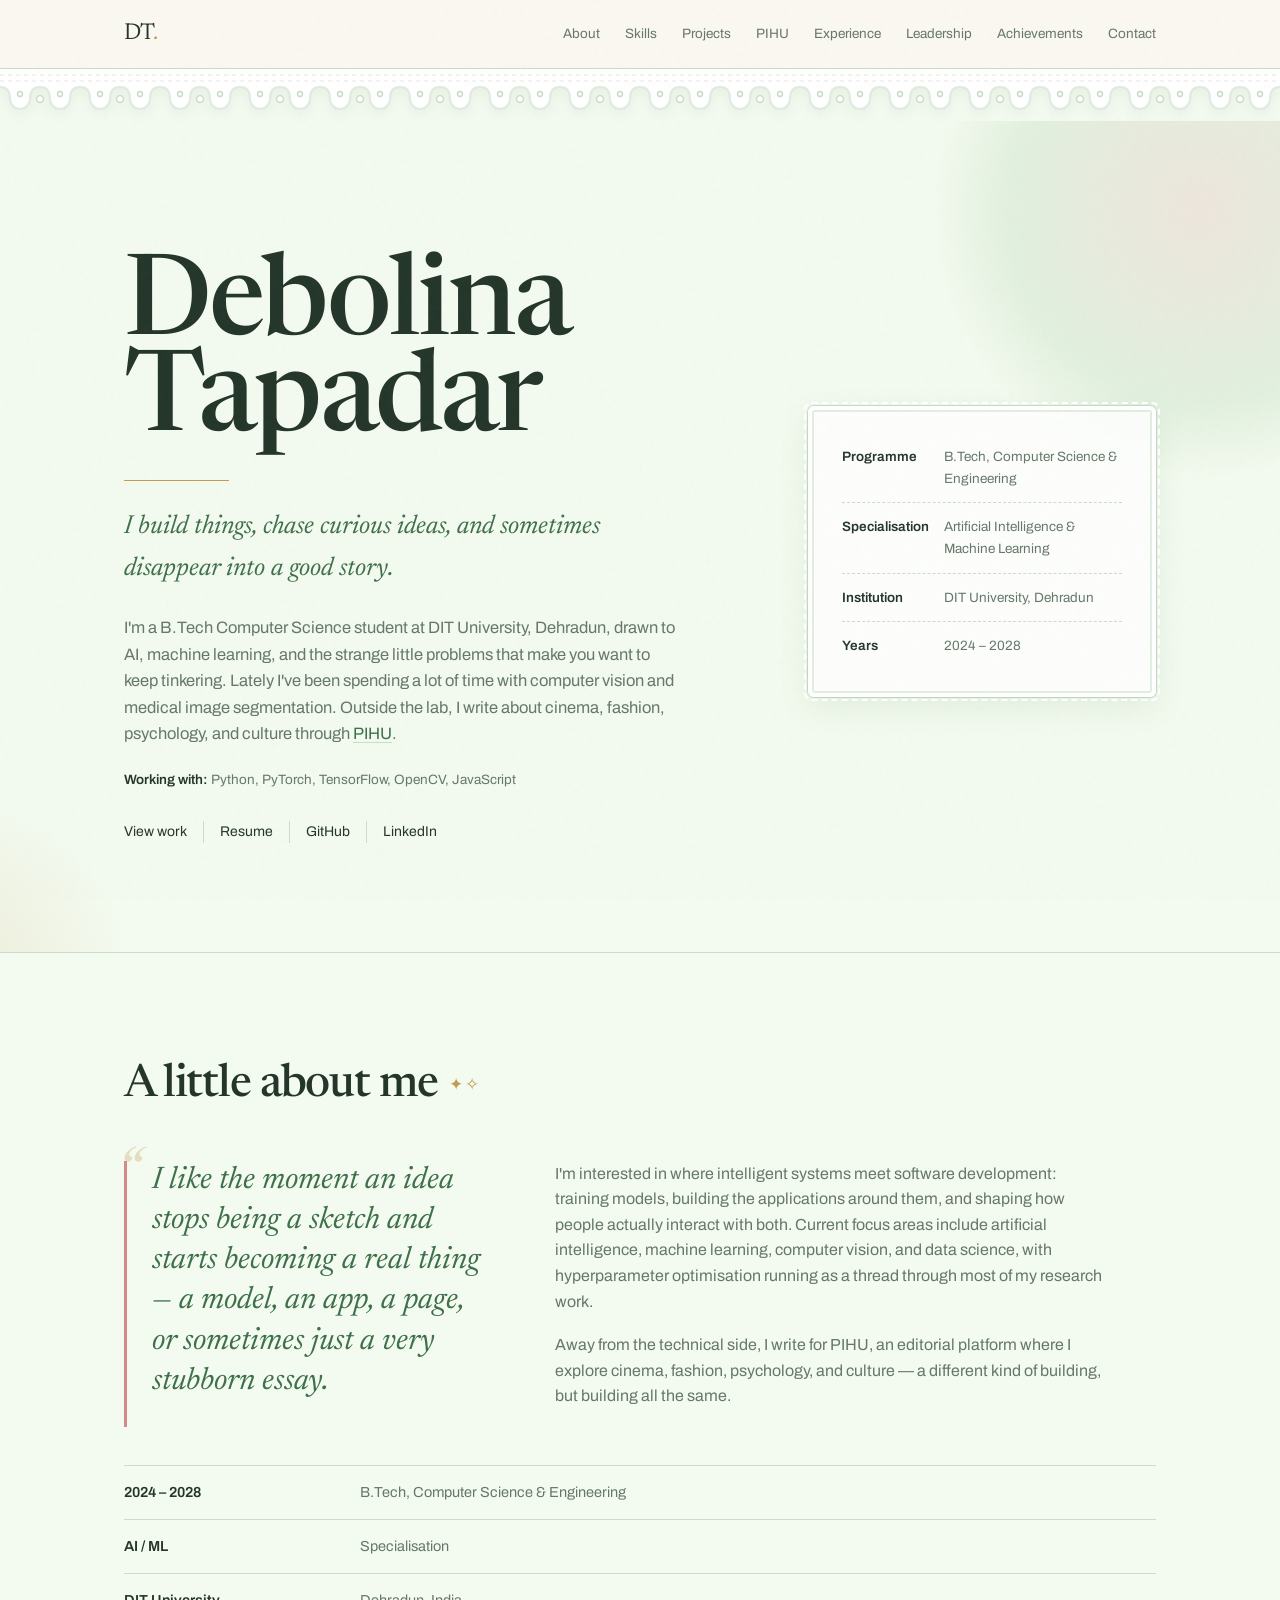
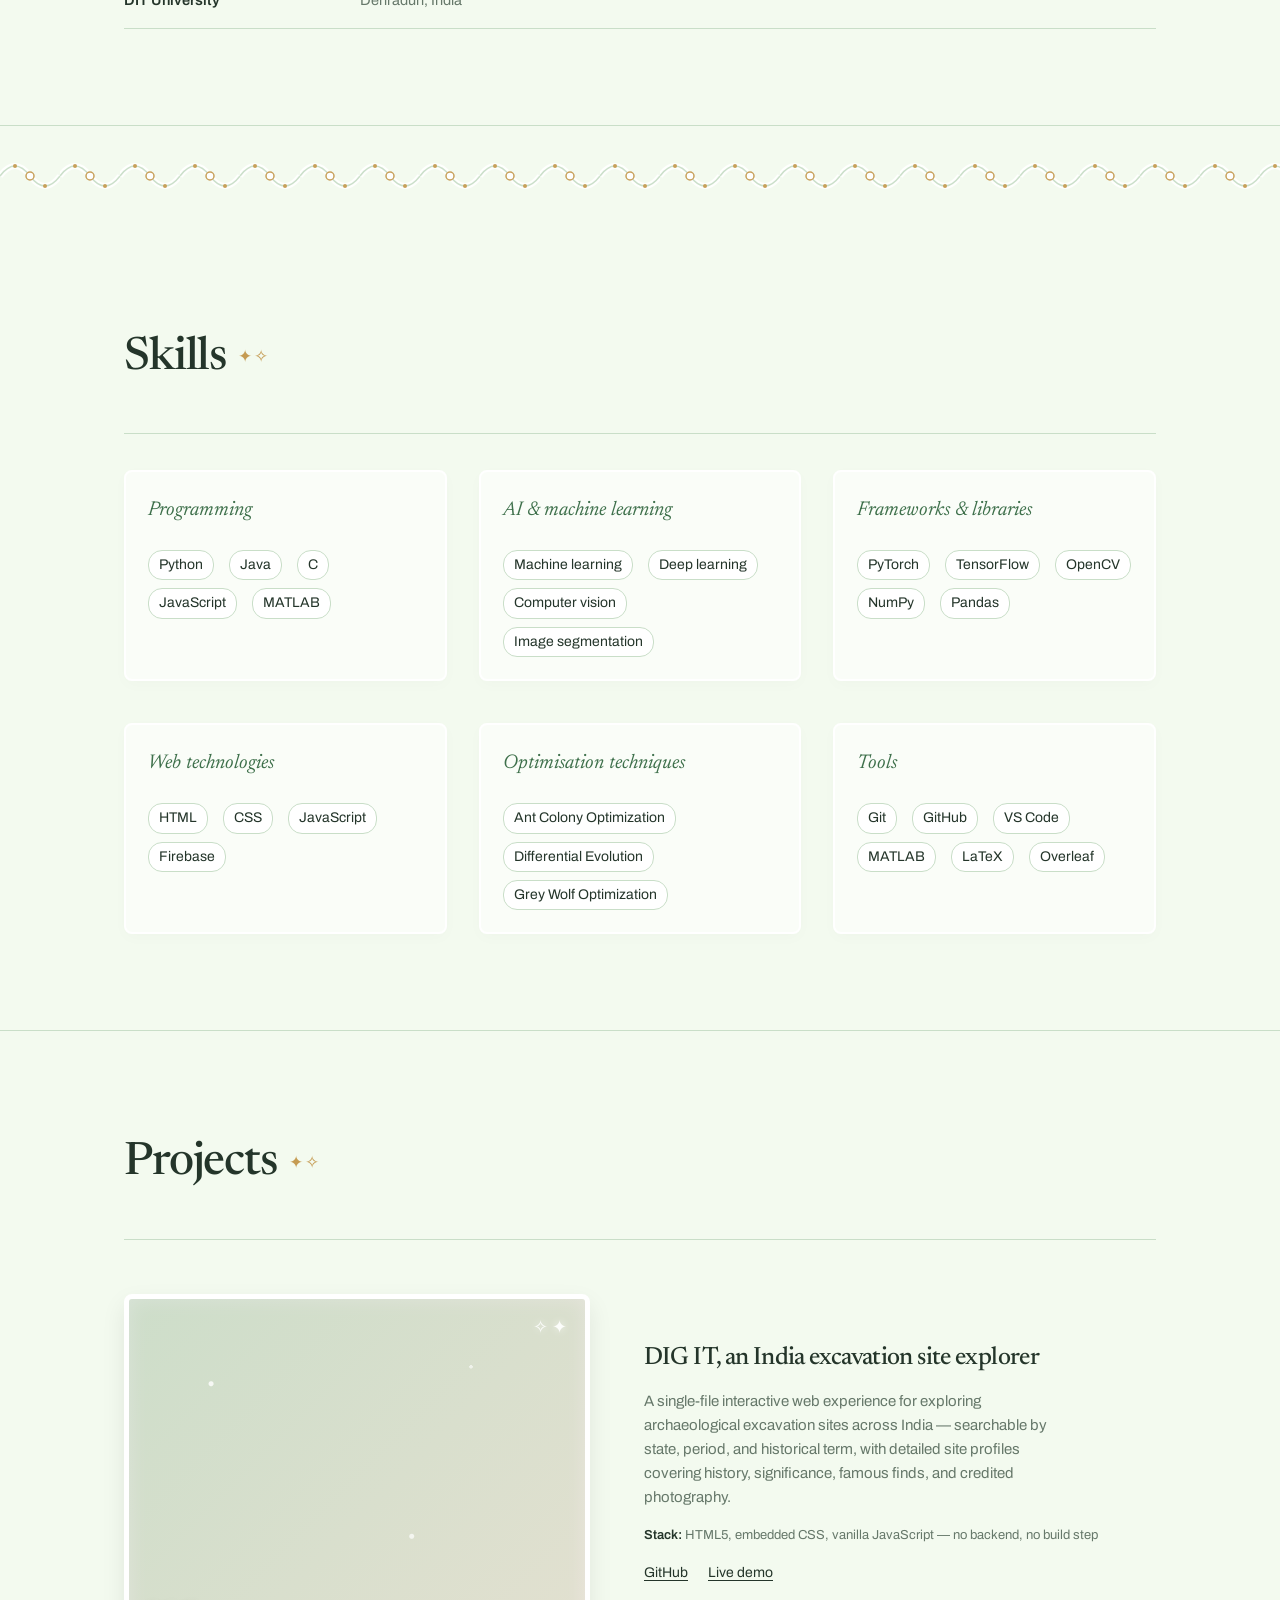
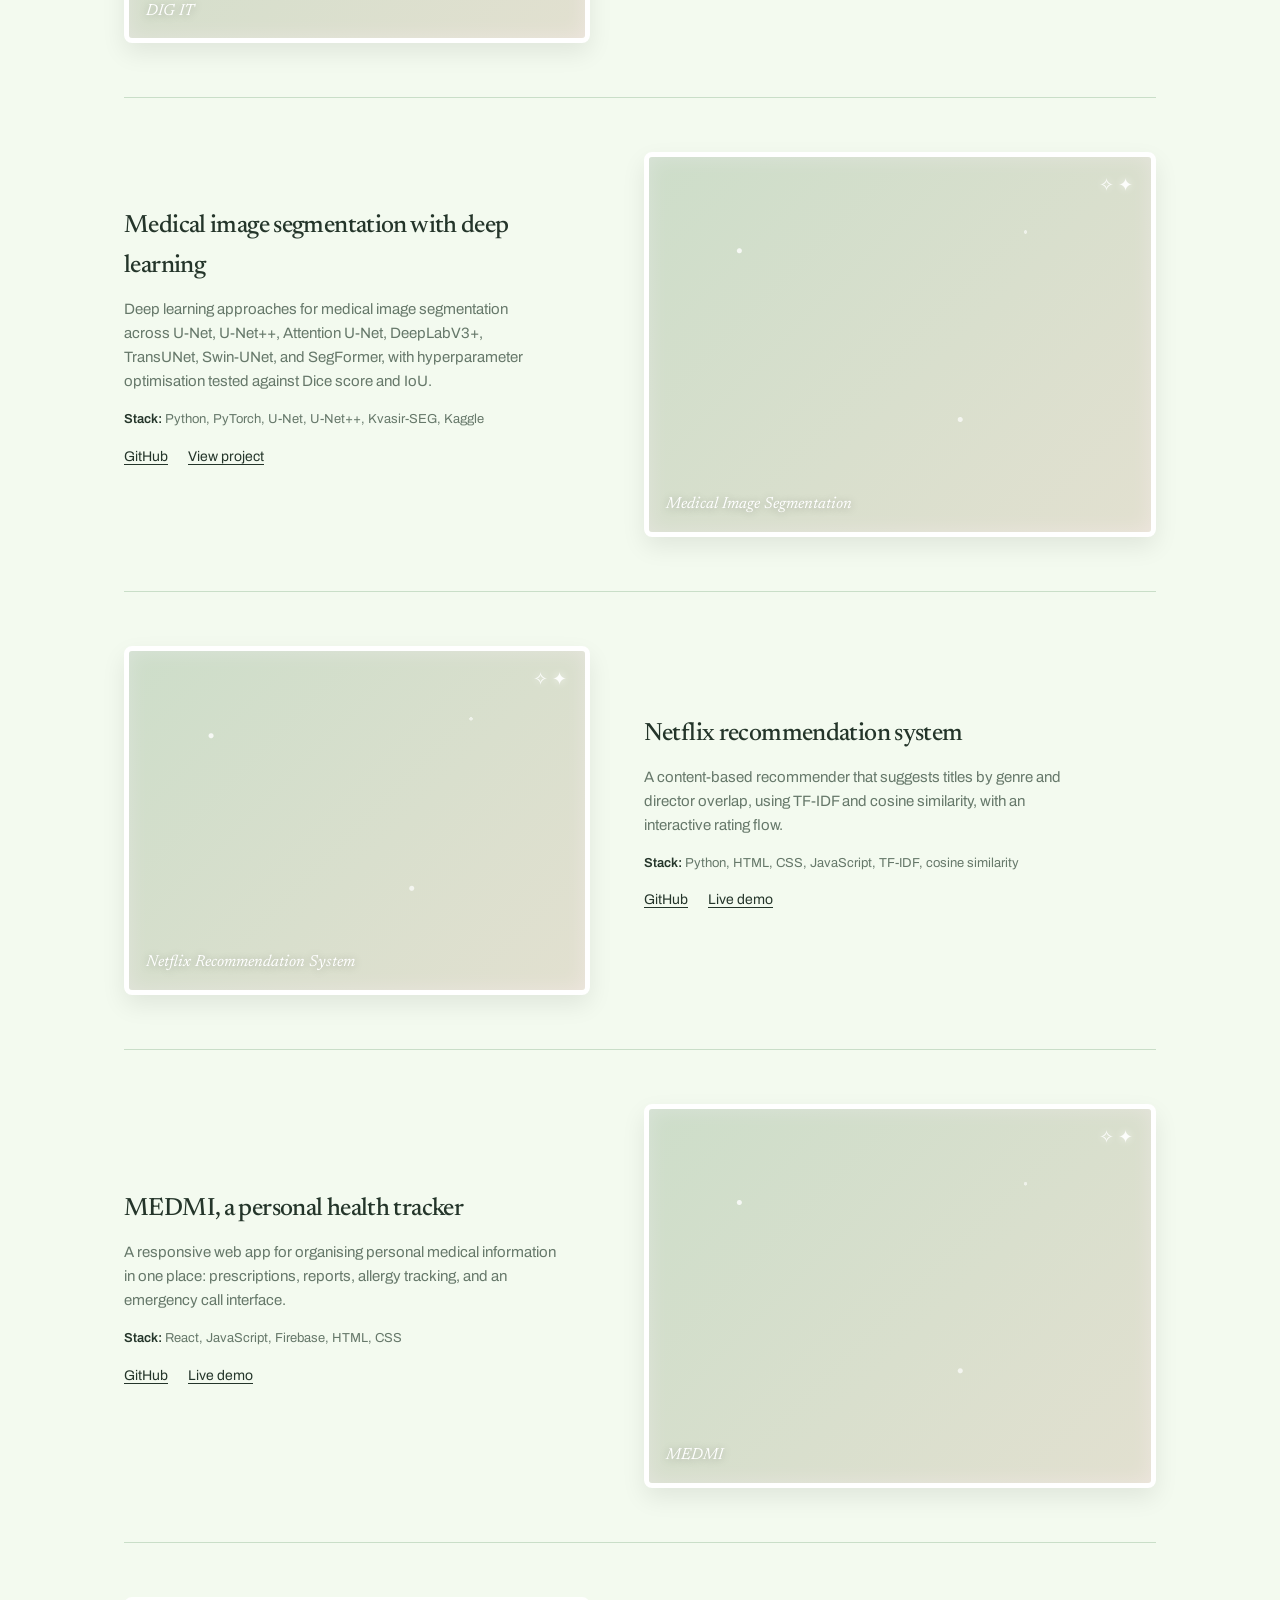
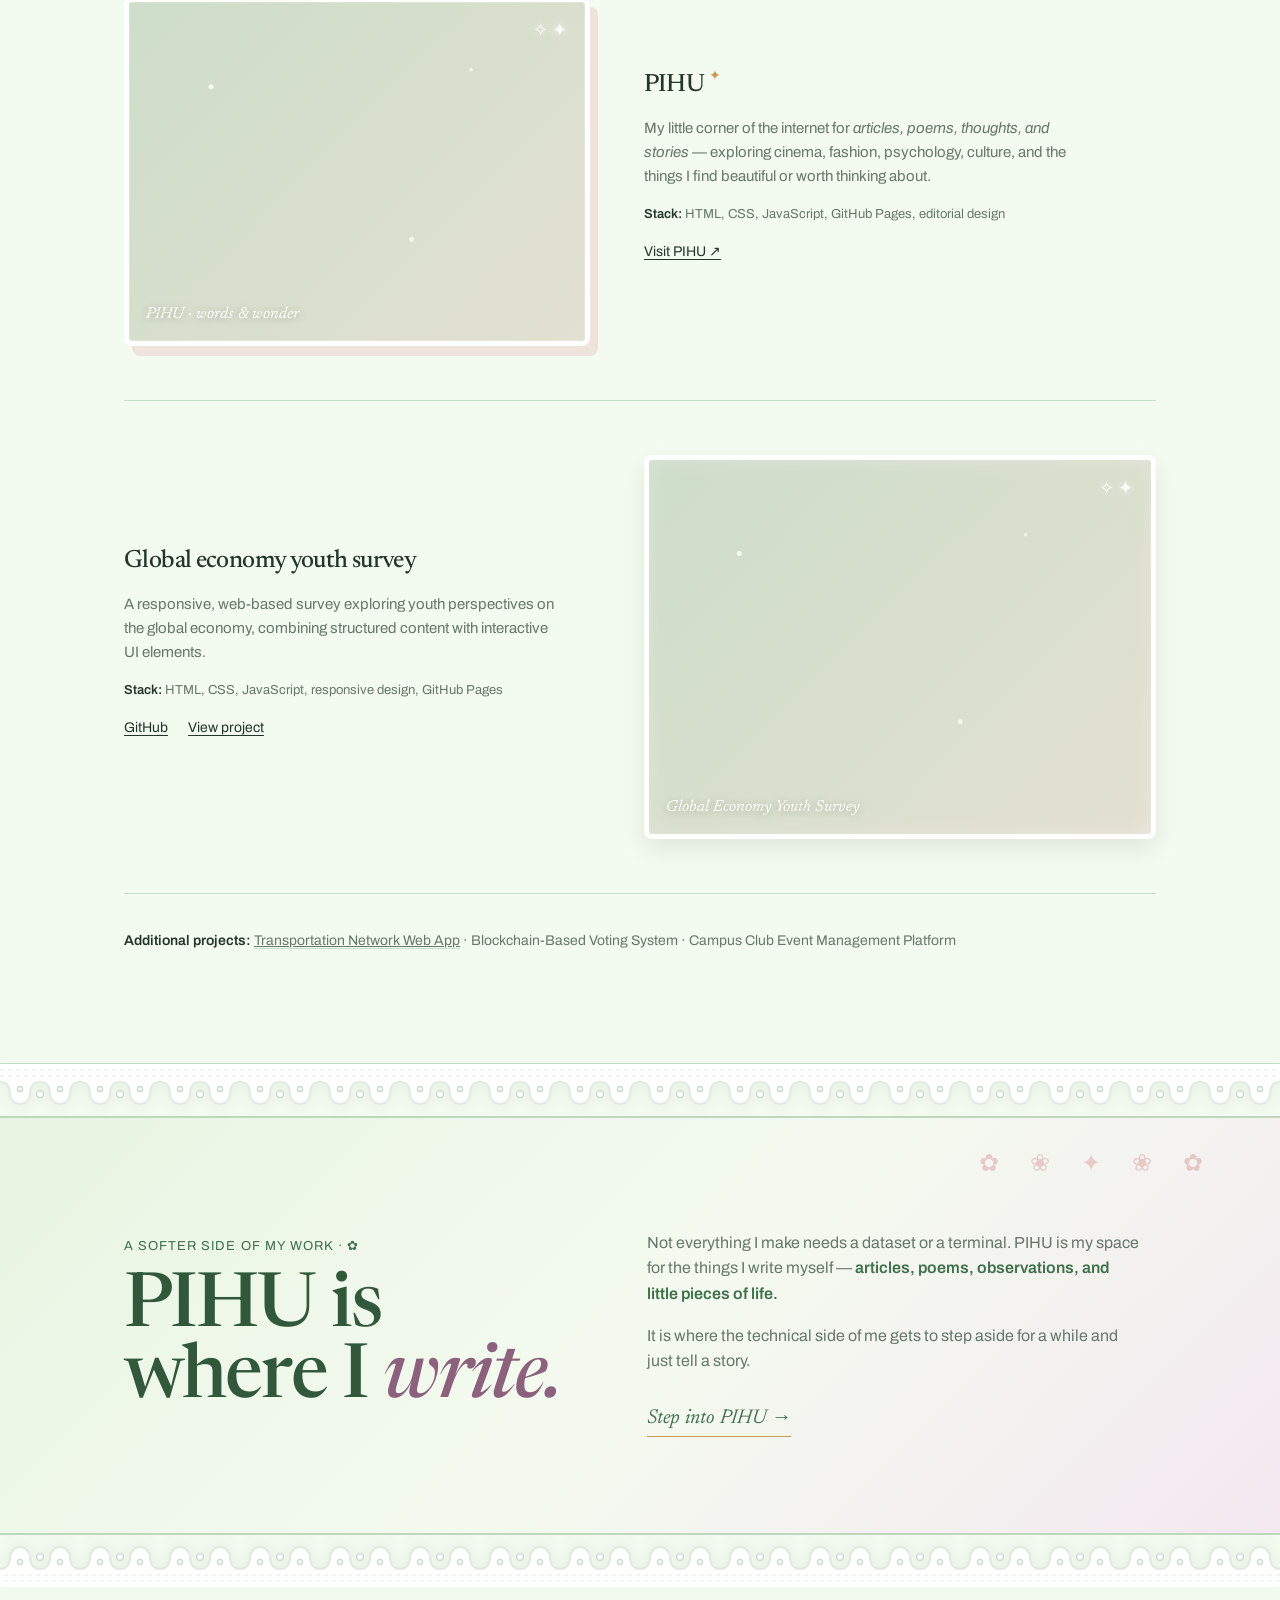
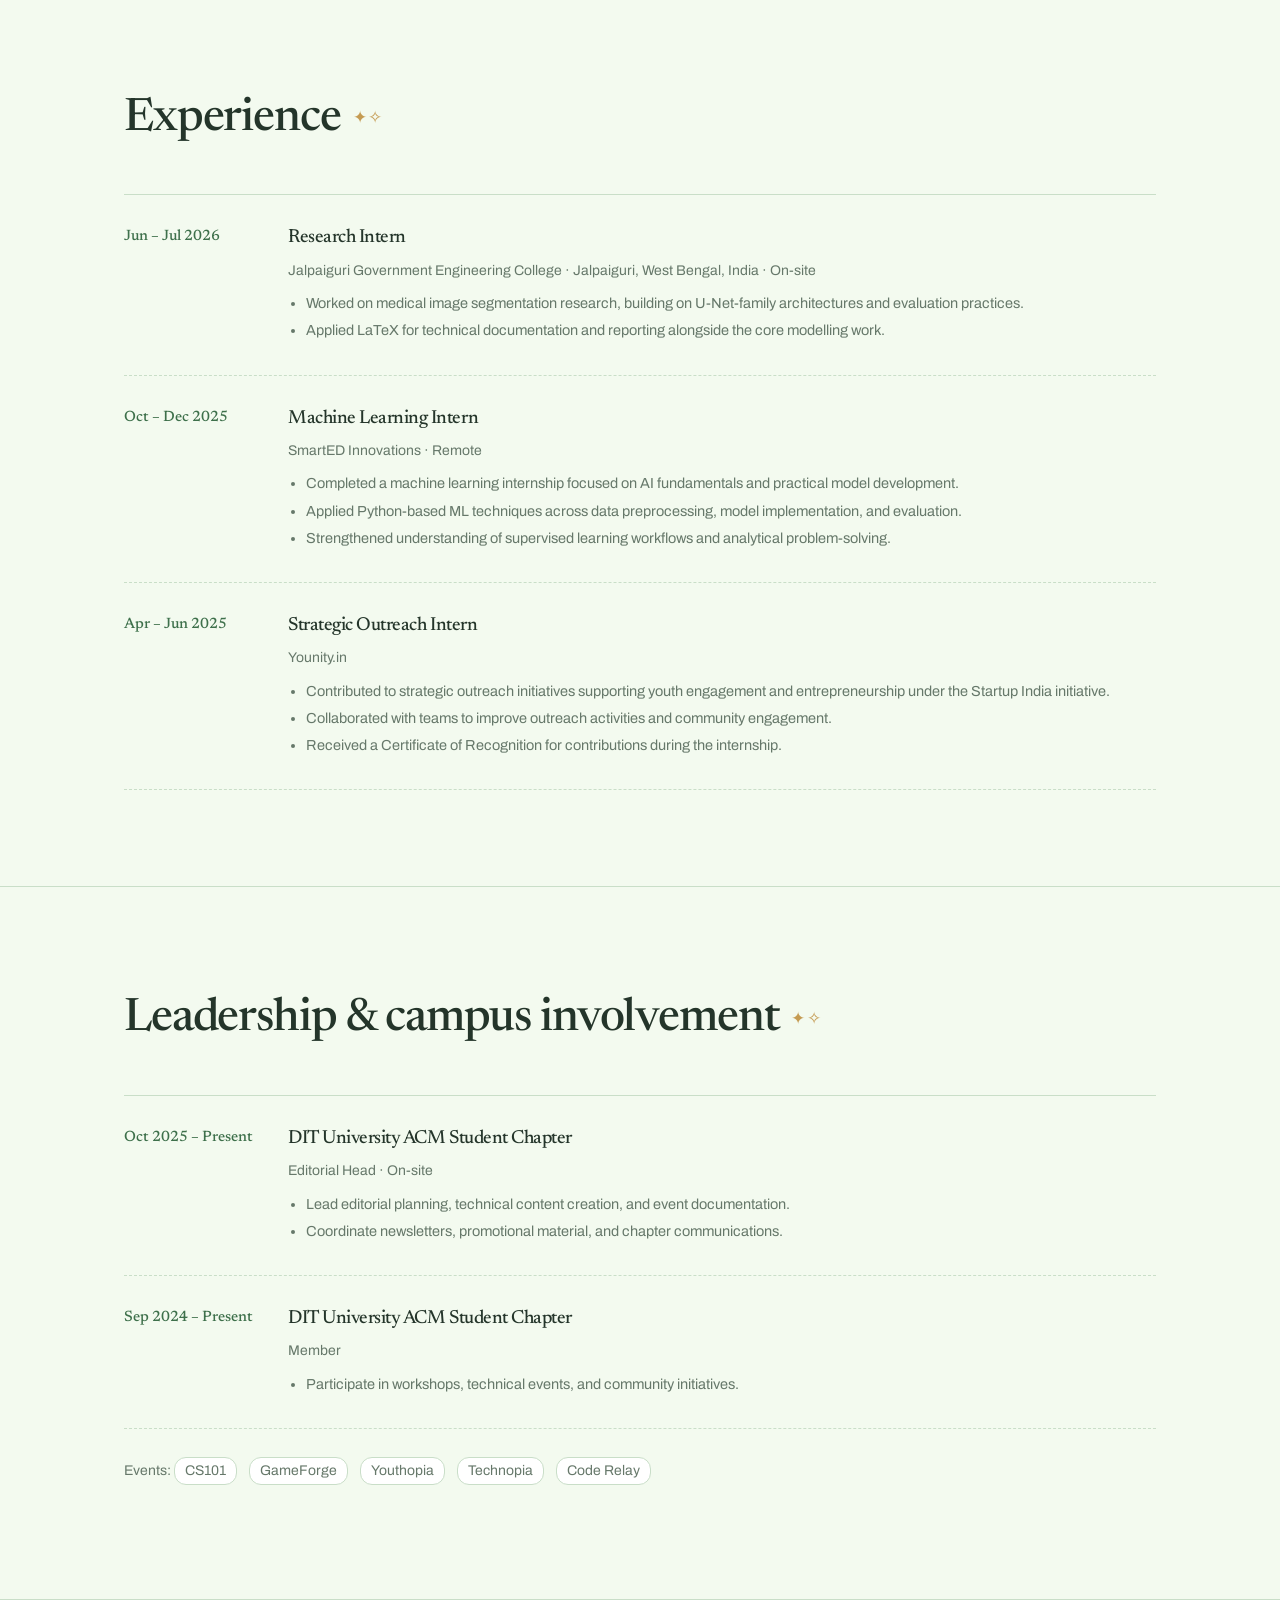
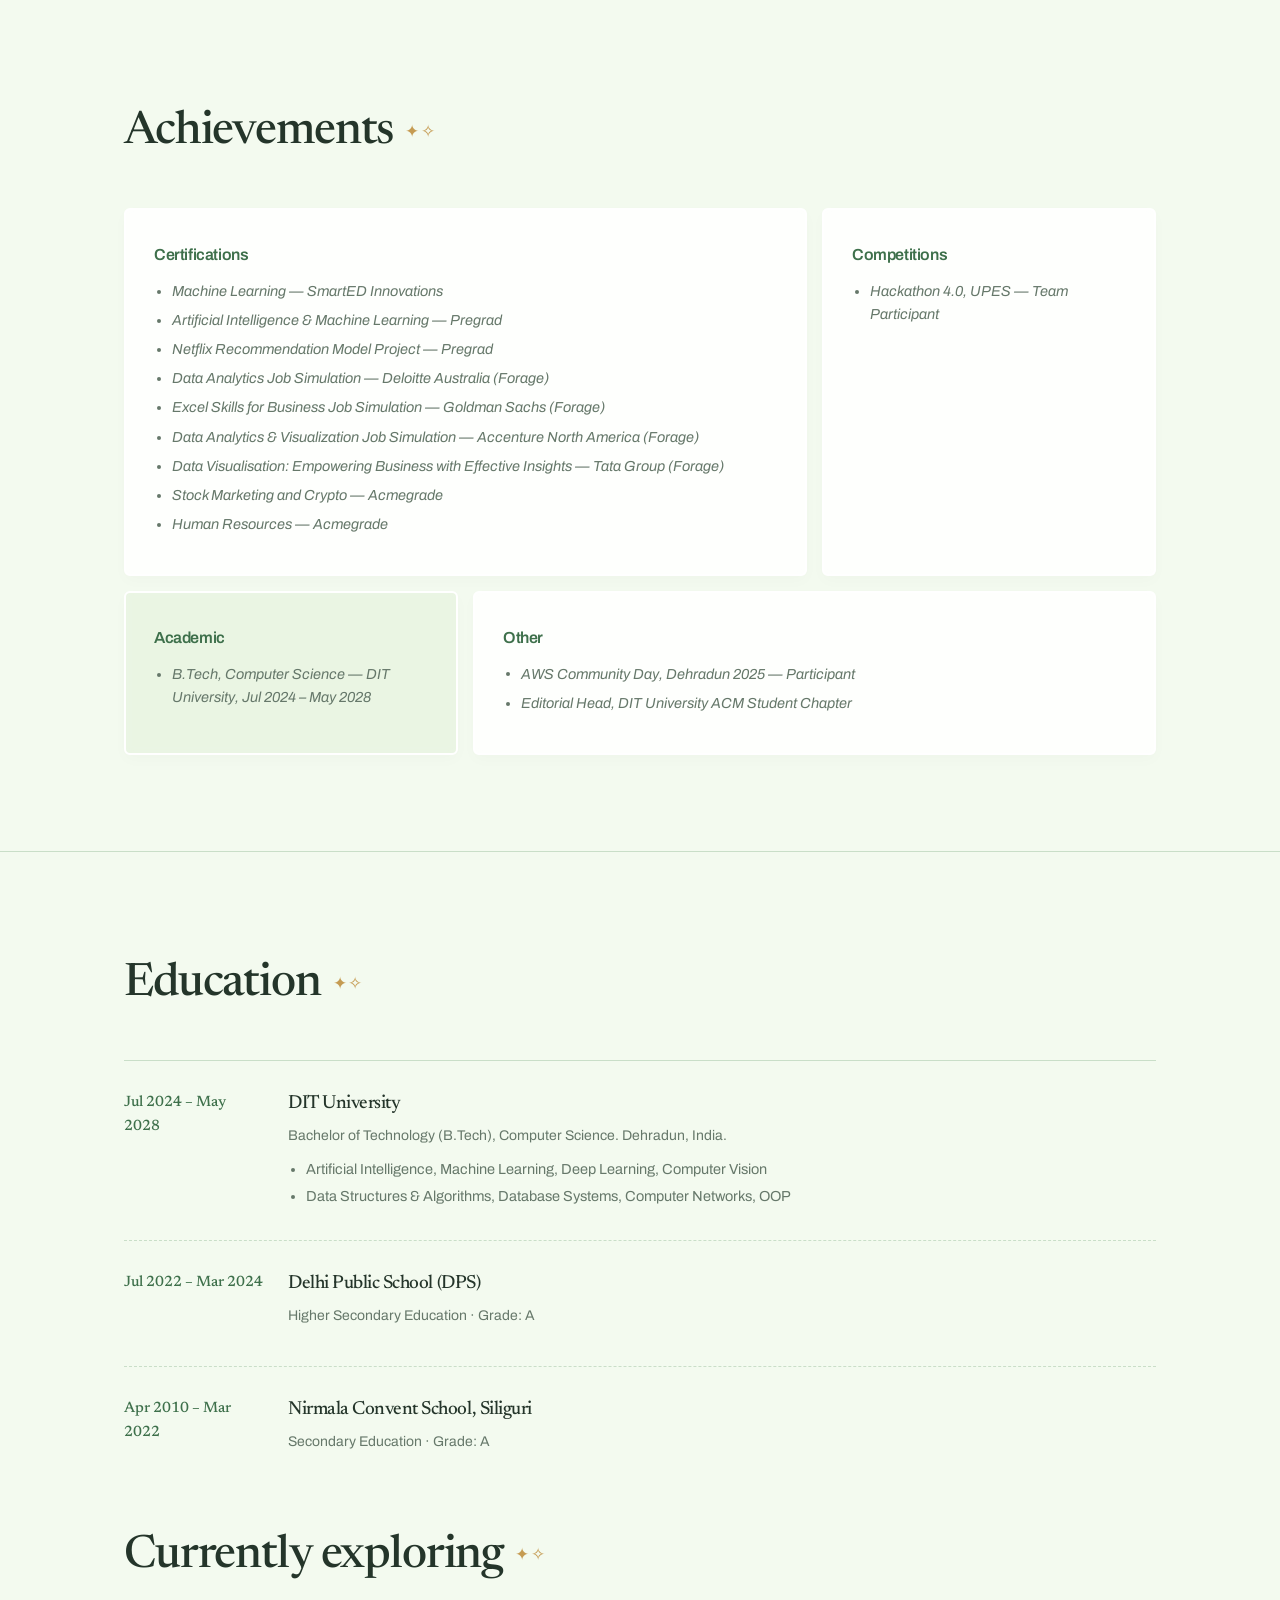
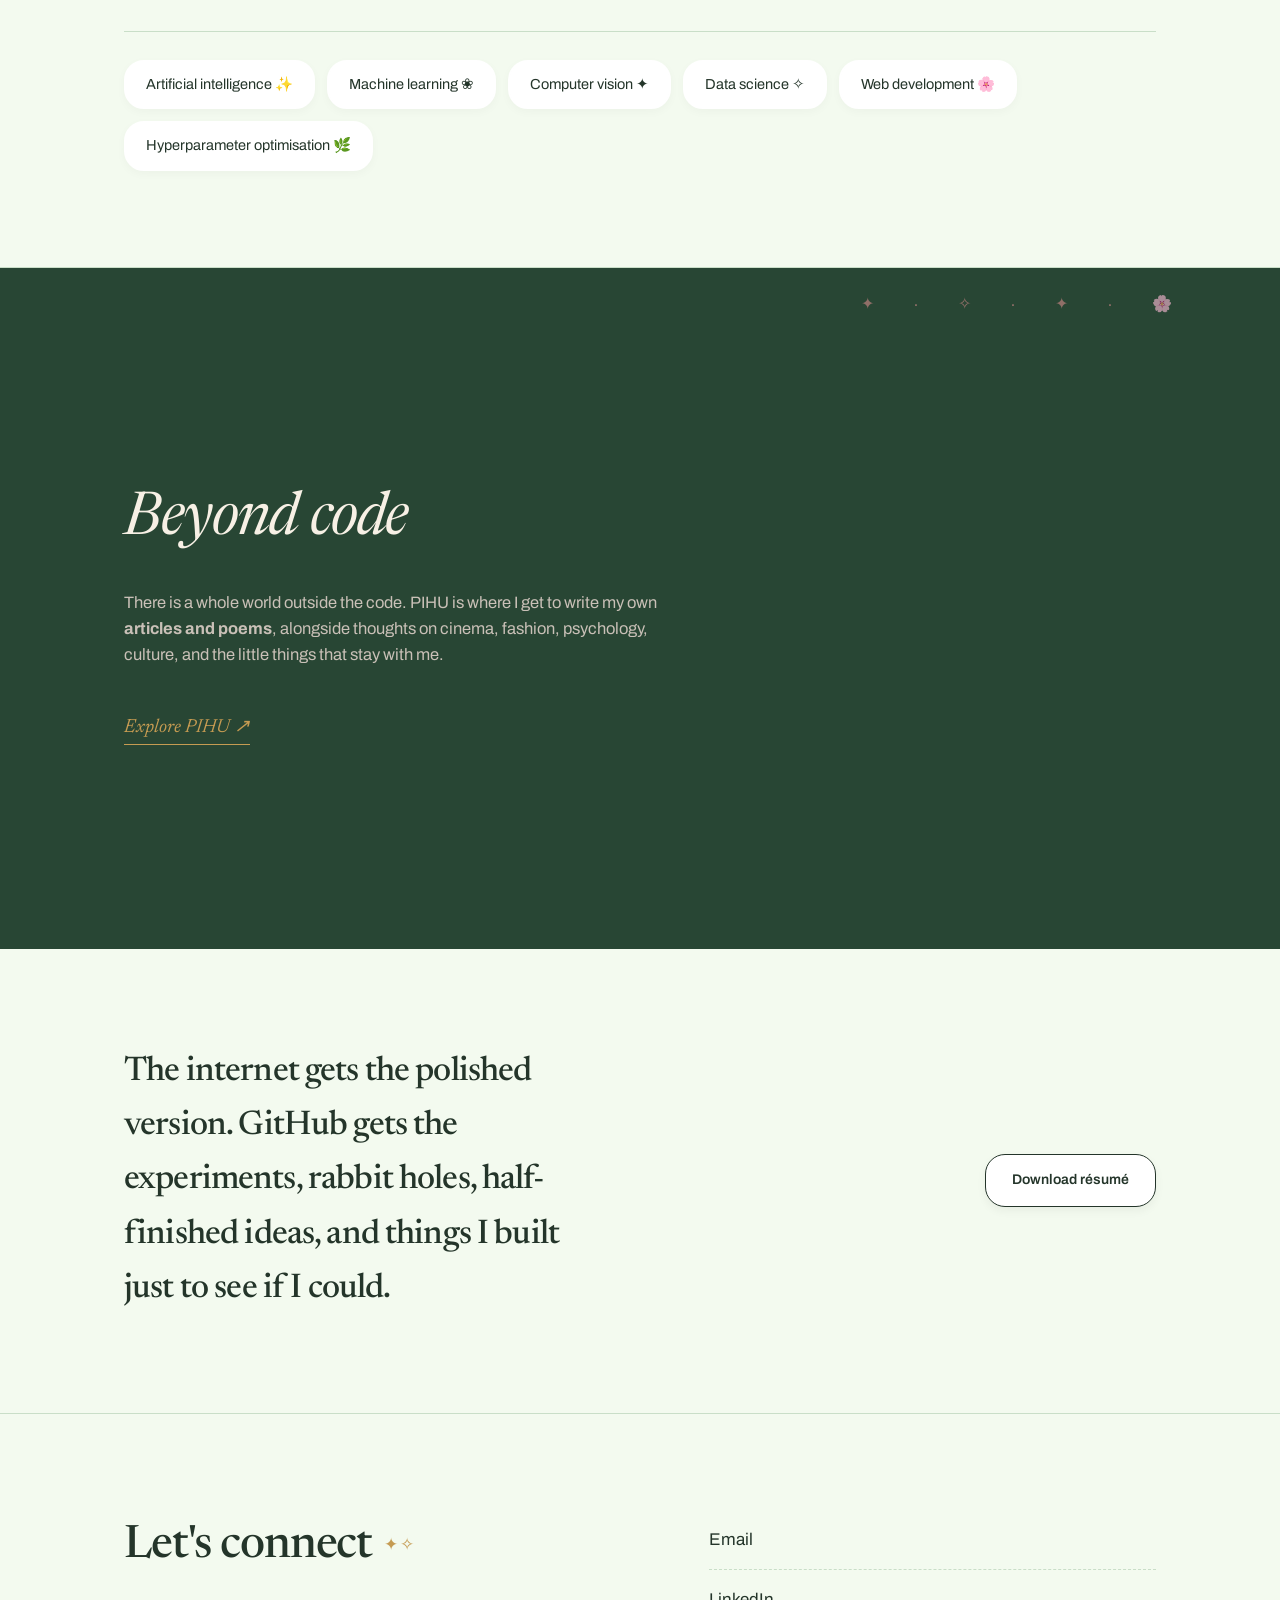
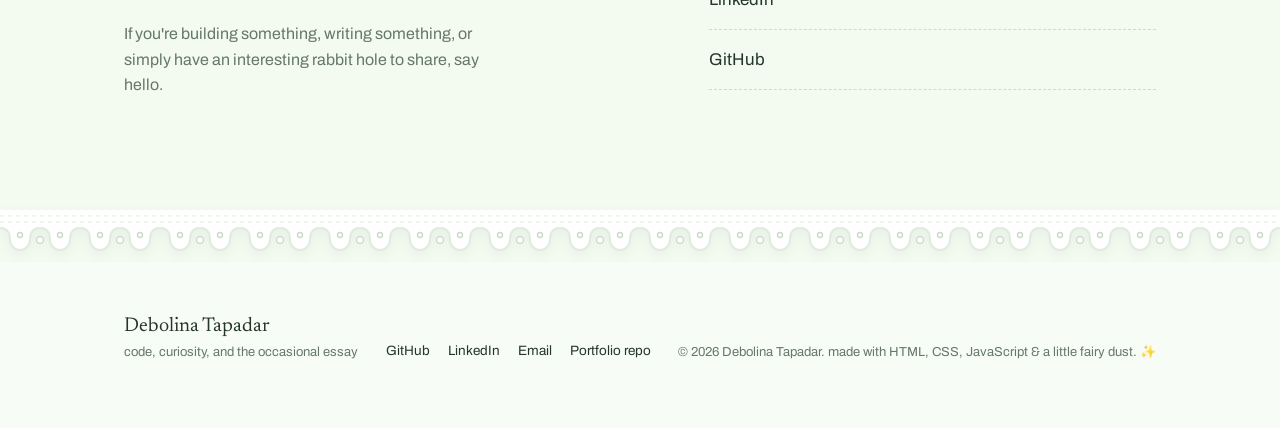
==== commit 11e6889d: "Refactor lace border styles and improve layout" ====
--- a/index.html
+++ b/index.html
@@ -67,7 +67,7 @@
 
 /* NAV */
 .masthead{
-  position:sticky;top:0;z-index:40;background:rgba(251,248,241,.88);
+  position:sticky;top:0;z-index:40;background:rgba(251,248,241,.92);
   backdrop-filter:blur(14px);border-bottom:1px solid var(--line);
 }
 .masthead .wrap{display:flex;align-items:center;justify-content:space-between;height:68px}
@@ -94,26 +94,26 @@
  .menu-btn{display:block}
 }
 
-/* WHITE LACE BORDER PATTERNS */
-.lace-border{
+/* PROMINENT LARGE WHITE LACE BORDERS */
+.lace-border-large{
   width:100%;
-  height:26px;
-  background-image:url("data:image/svg+xml,%3Csvg xmlns='http://www.w3.org/2000/svg' viewBox='0 0 40 26' width='40' height='26'%3E%3Cpath d='M0 0 h40 v10 Q35 10 35 16 A5 5 0 0 1 25 16 Q25 10 20 10 Q15 10 15 16 A5 5 0 0 1 5 16 Q5 10 0 10 Z' fill='%23ffffff' opacity='0.9'/%3E%3Cpath d='M20 10 A6 6 0 0 0 20 22 A6 6 0 0 0 20 10 M10 10 A3.5 3.5 0 0 0 10 17 A3.5 3.5 0 0 0 10 10 M30 10 A3.5 3.5 0 0 0 30 17 A3.5 3.5 0 0 0 30 10' fill='none' stroke='%23c9dec8' stroke-width='1.2'/%3E%3Ccircle cx='20' cy='16' r='1.5' fill='%23c59b52'/%3E%3Ccircle cx='10' cy='13.5' r='1' fill='%23c59b52'/%3E%3Ccircle cx='30' cy='13.5' r='1' fill='%23c59b52'/%3E%3C/svg%3E");
+  height:52px;
+  background-image:url("data:image/svg+xml,%3Csvg xmlns='http://www.w3.org/2000/svg' viewBox='0 0 80 52' width='80' height='52'%3E%3Cpath d='M0 0 H80 V18 Q70 18 70 30 A10 10 0 0 1 50 30 Q50 18 40 18 Q30 18 30 30 A10 10 0 0 1 10 30 Q10 18 0 18 Z' fill='%23ffffff' opacity='0.96'/%3E%3Cpath d='M0 18 Q10 18 10 30 A10 10 0 0 0 30 30 Q30 18 40 18 Q50 18 50 30 A10 10 0 0 0 70 30 Q70 18 80 18' fill='none' stroke='%23e0ebe0' stroke-width='2'/%3E%3Ccircle cx='40' cy='30' r='3.5' fill='%23ffffff' stroke='%23c9dec8' stroke-width='1.5'/%3E%3Ccircle cx='20' cy='25' r='2.5' fill='%23ffffff' stroke='%23c9dec8' stroke-width='1.5'/%3E%3Ccircle cx='60' cy='25' r='2.5' fill='%23ffffff' stroke='%23c9dec8' stroke-width='1.5'/%3E%3Cpath d='M0 6 H80 M0 12 H80' stroke='%23e0ebe0' stroke-width='1' stroke-dasharray='4,4'/%3E%3C/svg%3E");
   background-repeat:repeat-x;
   background-size:auto 100%;
   position:relative;
   z-index:39;
-  filter: drop-shadow(0 2px 4px rgba(0,0,0,0.03));
-}
-
-.lace-divider{
+  filter: drop-shadow(0 4px 6px rgba(0,0,0,0.04));
+}
+
+.lace-divider-prominent{
   width:100%;
-  height:20px;
-  background-image:url("data:image/svg+xml,%3Csvg xmlns='http://www.w3.org/2000/svg' viewBox='0 0 30 20' width='30' height='20'%3E%3Cpath d='M0 10 Q7.5 0 15 10 Q22.5 20 30 10' fill='none' stroke='%23ffffff' stroke-width='3' opacity='0.85'/%3E%3Ccircle cx='15' cy='10' r='2' fill='%23c59b52'/%3E%3C/svg%3E");
+  height:40px;
+  background-image:url("data:image/svg+xml,%3Csvg xmlns='http://www.w3.org/2000/svg' viewBox='0 0 60 40' width='60' height='40'%3E%3Cpath d='M0 20 Q15 0 30 20 Q45 40 60 20' fill='none' stroke='%23ffffff' stroke-width='6' opacity='0.95'/%3E%3Cpath d='M0 20 Q15 0 30 20 Q45 40 60 20' fill='none' stroke='%23c9dec8' stroke-width='1.5'/%3E%3Ccircle cx='30' cy='20' r='4' fill='%23ffffff' stroke='%23c59b52' stroke-width='1.5'/%3E%3Ccircle cx='15' cy='10' r='2' fill='%23c59b52'/%3E%3Ccircle cx='45' cy='30' r='2' fill='%23c59b52'/%3E%3C/svg%3E");
   background-repeat:repeat-x;
   background-size:auto 100%;
-  margin:20px 0;
-  opacity:0.8;
+  margin:30px 0;
+  opacity:0.95;
 }
 
 /* HERO */
@@ -158,21 +158,19 @@
 .hero-links a:first-child{padding-left:0;border-left:0}
 .hero-links a:hover{color:var(--pine-dim);transform:translateY(-1px)}
 
-/* WHIMSICAL VINTAGE CARD WITH LACE CORNERS */
+/* VINTAGE CARD WITH HEAVY LACE FRAME */
 .colophon{
-  position:relative;border:1px solid #ffffff;padding:32px 28px;
-  font-size:13.5px;color:var(--ink-soft);background:rgba(255,255,255,.65);
+  position:relative;border:4px solid #ffffff;padding:36px 30px;
+  font-size:13.5px;color:var(--ink-soft);background:rgba(255,255,255,.8);
   backdrop-filter: blur(8px);
-  box-shadow:0 10px 30px rgba(95,147,104,.1), 0 0 0 1px var(--line);
-  border-radius: 4px;
+  box-shadow:0 10px 30px rgba(95,147,104,.12), 0 0 0 1px var(--line), inset 0 0 0 2px rgba(201,222,200,0.5);
+  border-radius: 6px;
 }
 .colophon::before{
-  content:"❀";position:absolute;font-size:16px;
-  color:var(--rose);top:6px;left:8px;
-}
-.colophon::after{
-  content:"❀";position:absolute;font-size:16px;
-  color:var(--rose);top:6px;right:8px;
+  content:"";position:absolute;inset:-8px;
+  border:2px dashed #ffffff;
+  pointer-events:none;
+  border-radius:8px;
 }
 .colophon dl{margin:0;display:grid;grid-template-columns:auto 1fr;gap:10px 15px}
 .colophon dt{color:var(--ink);font-weight:600}.colophon dd{margin:0}
@@ -208,7 +206,7 @@
 .about-grid{display:grid;grid-template-columns:.75fr 1.25fr;gap:70px}
 .pullquote{
   font-family:var(--serif);font-style:italic;font-weight:400;font-size:clamp(24px,2.7vw,31px);
-  line-height:1.3;color:var(--pine-dim);border-left:2px solid var(--rose);padding-left:25px;
+  line-height:1.3;color:var(--pine-dim);border-left:3px solid var(--rose);padding-left:25px;
   position:relative;
 }
 .pullquote::before{
@@ -224,20 +222,20 @@
 .skills-grid{display:grid;grid-template-columns:repeat(6,1fr);gap:42px 32px;border-top:1px solid var(--line);padding-top:36px}
 .skill-block{
   grid-column:span 2;
-  background:rgba(255,255,255,0.4);
-  padding:20px;
+  background:rgba(255,255,255,0.6);
+  padding:22px;
   border-radius:8px;
-  border:1px solid #ffffff;
+  border:2px solid #ffffff;
   box-shadow:0 4px 15px rgba(0,0,0,0.02);
   transition:transform 0.3s ease;
 }
 .skill-block:hover{
   transform:translateY(-3px);
-  background:rgba(255,255,255,0.7);
+  background:rgba(255,255,255,0.85);
 }
 .skill-cat{font-family:var(--serif);font-style:italic;font-size:20px;color:var(--pine-dim);padding-bottom:10px;border-bottom:1px stroke var(--gold);margin-bottom:14px;display:inline-block}
 .skill-tags{display:flex;flex-wrap:wrap;gap:8px 15px}
-.skill-tags span{font-size:14px;padding:2px 8px;background:rgba(255,255,255,0.6);border:1px solid var(--line);border-radius:12px}
+.skill-tags span{font-size:14px;padding:3px 10px;background:#ffffff;border:1px solid var(--line);border-radius:14px}
 @media(max-width:700px){.skills-grid{grid-template-columns:1fr 1fr}.skill-block{grid-column:span 2}}
 @media(max-width:480px){.skills-grid{grid-template-columns:1fr}.skill-block{grid-column:1/-1!important}}
 
@@ -249,11 +247,11 @@
 .project-row:first-of-type{border-top:1px solid var(--line)}
 .project-row.reverse .visual{order:2}.project-row.reverse .content{order:1}
 .visual{
-  aspect-ratio:4/3;border:4px solid #ffffff;position:relative;overflow:hidden;
+  aspect-ratio:4/3;border:5px solid #ffffff;position:relative;overflow:hidden;
   display:flex;align-items:flex-end;background:var(--paper-dim)!important;
   isolation:isolate;
-  border-radius: 6px;
-  box-shadow:0 8px 20px rgba(0,0,0,0.06), inset 0 0 15px rgba(255,255,255,0.5);
+  border-radius: 8px;
+  box-shadow:0 10px 25px rgba(0,0,0,0.08), inset 0 0 20px rgba(255,255,255,0.6);
 }
 .visual::before{
   content:"";position:absolute;inset:0;
@@ -300,15 +298,15 @@
 /* ACHIEVEMENTS */
 .ach-grid{display:grid;grid-template-columns:repeat(3,1fr);gap:15px;background:transparent}
 .ach-card{
-  background:rgba(255,255,255,0.75);
+  background:rgba(255,255,255,0.85);
   backdrop-filter: blur(5px);
   padding:32px 28px;
-  border: 1px solid #ffffff;
+  border: 2px solid #ffffff;
   border-radius:6px;
   box-shadow: 0 5px 15px rgba(0,0,0,0.02);
 }
 .ach-card:nth-child(1){grid-column:span 2}.ach-card:nth-child(2){grid-column:span 1}
-.ach-card:nth-child(3){grid-column:span 1;background:rgba(229,243,223,0.6)}.ach-card:nth-child(4){grid-column:span 2}
+.ach-card:nth-child(3){grid-column:span 1;background:rgba(229,243,223,0.7)}.ach-card:nth-child(4){grid-column:span 2}
 .ach-card h3{font-size:16px;font-family:var(--sans);font-weight:600;margin-bottom:12px;color:var(--pine-dim)}
 .ach-card ul{margin:0;padding-left:18px;color:var(--ink-soft);font-size:14.5px}
 .ach-card li{margin-bottom:6px;font-style:italic}
@@ -318,7 +316,7 @@
 .explore-row{display:flex;flex-wrap:wrap;gap:12px;border-top:1px solid var(--line);padding-top:28px}
 .explore-chip{
   background:#fff;
-  border:1px solid #ffffff;
+  border:2px solid #ffffff;
   padding:11px 20px;
   font-size:14.5px;
   border-radius:20px;
@@ -454,7 +452,7 @@
 .flight-spark.s2{left:61px;top:29px;animation-delay:.7s}
 .flight-spark.s3{left:50px;top:0;animation-delay:1.25s}
 
-/* SECOND FLOATING FAIRY SPIRIT */
+/* FLOATING FAIRY SPIRIT */
 .fairy-spirit{
   position:fixed;
   right: -50px;
@@ -513,111 +511,11 @@
   box-shadow:0 15px 30px rgba(199,154,82,.2);
 }
 
-/* GARDEN ATMOSPHERE */
-.garden-scene{
-  position:fixed;
-  left:0;right:0;bottom:0;
-  height:76px;
-  z-index:3;
-  pointer-events:none;
-  overflow:hidden;
-}
-.garden-scene::after{
-  content:"";
-  position:absolute;
-  left:-2%;right:-2%;bottom:-24px;
-  height:54px;
-  border-radius:50% 50% 0 0;
-  background:linear-gradient(180deg,rgba(212,138,139,.15),rgba(112,165,111,.08));
-}
-.garden-moon{
-  position:absolute;
-  right:7%;
-  top:8px;
-  color:var(--gold);
-  font-family:var(--serif);
-  font-size:17px;
-  animation:tiny-twinkle 3.5s ease-in-out infinite;
-}
-.garden-flower{
-  position:absolute;
-  bottom:17px;
-  width:42px;
-  height:62px;
-  transform-origin:bottom center;
-  animation:garden-sway 4.8s ease-in-out infinite;
-}
-.garden-flower .stem{
-  position:absolute;
-  left:20px;bottom:0;
-  width:2px;height:38px;
-  background:#65936a;
-  transform:rotate(2deg);
-}
-.garden-flower .leaf{
-  position:absolute;
-  left:10px;bottom:13px;
-  width:17px;height:8px;
-  border-radius:100% 0 100% 0;
-  background:#76a978;
-  transform:rotate(-25deg);
-}
-.garden-flower .petals{
-  position:absolute;
-  left:10px;top:0;
-  width:28px;height:28px;
-  border-radius:50%;
-  background:
-    radial-gradient(circle at 50% 10%,var(--rose) 0 6px,transparent 6.5px),
-    radial-gradient(circle at 90% 50%,var(--rose) 0 6px,transparent 6.5px),
-    radial-gradient(circle at 50% 90%,var(--rose) 0 6px,transparent 6.5px),
-    radial-gradient(circle at 10% 50%,var(--rose) 0 6px,transparent 6.5px);
-}
-.garden-flower .petals::after{
-  content:"";
-  position:absolute;
-  left:10px;top:10px;
-  width:8px;height:8px;
-  border-radius:50%;
-  background:var(--gold);
-}
-.gf1{left:7%;animation-delay:0s}
-.gf2{left:24%;transform:scale(.72);animation-delay:1s}
-.gf3{left:52%;transform:scale(.9);animation-delay:1.8s}
-.gf4{left:76%;transform:scale(.68);animation-delay:.6s}
-.gf5{left:91%;transform:scale(.82);animation-delay:2.2s}
-.gf2 .petals,.gf4 .petals{--rose:#f0b2a7}
-.gf3 .petals{--rose:#b79ac9}
-.gf5 .petals{--rose:#e6c36e}
-.grass{
-  position:absolute;bottom:13px;width:22px;height:22px;
-  border-left:2px solid #709b70;
-  border-radius:100%;
-  transform:rotate(-20deg);
-}
-.g1{left:15%}.g2{left:38%;transform:rotate(25deg)}
-.g3{left:61%;transform:rotate(-15deg)}.g4{left:84%;transform:rotate(24deg)}
-.g5{left:97%;transform:rotate(-25deg)}
-@keyframes garden-sway{
-  0%,100%{transform:rotate(-2deg)}
-  50%{transform:rotate(3deg)}
-}
-@keyframes tiny-twinkle{
-  0%,100%{opacity:.35;transform:scale(.8)}
-  50%{opacity:1;transform:scale(1.15)}
-}
-@media(max-width:700px){
-  .garden-scene{height:60px}
-  .garden-flower{transform:scale(.72)}
-  .gf2,.gf4{display:none}
-}
-@media(prefers-reduced-motion:reduce){.garden-scene{display:none}}
-
-/* PIHU FEATURE WITH LACE EMBELLISHMENT */
+/* PIHU FEATURE WITH HEAVY LACE EMBELLISHMENT */
 .pihu-feature{
   background:linear-gradient(135deg,#e8f5e2 0%,#f4faef 52%,#f3e8f0 100%);
-  border-top:1px solid #bfd8bd;
-  border-bottom:1px solid #bfd8bd;
+  border-top:2px solid #bfd8bd;
+  border-bottom:2px solid #bfd8bd;
   overflow:hidden;
   position:relative;
 }
@@ -684,17 +582,6 @@
 </style>
 </head>
 <body>
-<!-- ============ LITTLE GARDEN ============ -->
-<div class="garden-scene" aria-hidden="true">
-  <div class="garden-moon">✦</div>
-  <div class="garden-flower gf1"><span class="petals"></span><span class="stem"></span><span class="leaf"></span></div>
-  <div class="garden-flower gf2"><span class="petals"></span><span class="stem"></span><span class="leaf"></span></div>
-  <div class="garden-flower gf3"><span class="petals"></span><span class="stem"></span><span class="leaf"></span></div>
-  <div class="garden-flower gf4"><span class="petals"></span><span class="stem"></span><span class="leaf"></span></div>
-  <div class="garden-flower gf5"><span class="petals"></span><span class="stem"></span><span class="leaf"></span></div>
-  <div class="grass g1"></div><div class="grass g2"></div><div class="grass g3"></div>
-  <div class="grass g4"></div><div class="grass g5"></div>
-</div>
 
 <!-- ============ MAGICAL CREATURES ============ -->
 <div class="magic-flight" aria-hidden="true">
@@ -711,29 +598,6 @@
 </div>
 
 <div class="fairy-spirit" aria-hidden="true"></div>
-
-<div class="fireflies" aria-hidden="true">
-  <i></i><i></i><i></i><i></i><i></i><i></i><i></i><i></i>
-</div>
-<style>
-.fireflies{position:fixed;inset:0;pointer-events:none;z-index:2;overflow:hidden}
-.fireflies i{position:absolute;width:5px;height:5px;border-radius:50%;background:var(--gold);
-  box-shadow:0 0 12px rgba(212,138,139,.8);opacity:0;animation:float-light 7s ease-in-out infinite}
-.fireflies i:nth-child(1){left:12%;top:34%;animation-delay:0s}
-.fireflies i:nth-child(2){left:76%;top:27%;animation-delay:1.5s}
-.fireflies i:nth-child(3){left:63%;top:67%;animation-delay:3s}
-.fireflies i:nth-child(4){left:28%;top:76%;animation-delay:4.2s}
-.fireflies i:nth-child(5){left:88%;top:55%;animation-delay:2.2s}
-.fireflies i:nth-child(6){left:47%;top:19%;animation-delay:5s}
-.fireflies i:nth-child(7){left:15%;top:85%;animation-delay:2.8s}
-.fireflies i:nth-child(8){left:80%;top:12%;animation-delay:3.7s}
-@keyframes float-light{
-  0%,100%{opacity:0;transform:translate(0,8px) scale(.7)}
-  25%,70%{opacity:.85}
-  50%{opacity:.35;transform:translate(18px,-18px) scale(1.2)}
-}
-</style>
-
 
 <!-- ============ MASTHEAD ============ -->
 <header class="masthead">
@@ -753,8 +617,8 @@
   </div>
 </header>
 
-<!-- ============ REPEATING WHITE LACE BORDER ============ -->
-<div class="lace-border" aria-hidden="true"></div>
+<!-- ============ LARGE WHITE LACE BORDER AT TOP ============ -->
+<div class="lace-border-large" aria-hidden="true"></div>
 
 <!-- ============ HERO ============ -->
 <section class="hero" id="top">
@@ -783,51 +647,6 @@
       </dl>
     </div>
   </div>
-
-  <div class="hero-decor" aria-hidden="true">
-    <svg class="deco-flower flower-1" viewBox="0 0 40 60" xmlns="http://www.w3.org/2000/svg">
-      <line x1="20" y1="60" x2="20" y2="28" stroke="#8FBF9F" stroke-width="2"/>
-      <g transform="translate(20,18)">
-        <ellipse cx="0" cy="-10" rx="6" ry="10" fill="var(--rose)"/>
-        <ellipse cx="0" cy="10" rx="6" ry="10" fill="var(--rose)"/>
-        <ellipse cx="-10" cy="0" rx="10" ry="6" fill="var(--plum)"/>
-        <ellipse cx="10" cy="0" rx="10" ry="6" fill="var(--plum)"/>
-        <circle cx="0" cy="0" r="6" fill="var(--gold)"/>
-      </g>
-    </svg>
-    <svg class="deco-whale" viewBox="0 0 140 90" xmlns="http://www.w3.org/2000/svg">
-      <circle cx="34" cy="10" r="2.5" fill="var(--plum)"/>
-      <circle cx="40" cy="4" r="2" fill="var(--pine)"/>
-      <circle cx="44" cy="12" r="1.6" fill="var(--plum)"/>
-      <path d="M104,50 Q125,30 136,14 Q128,38 122,46 Q132,44 138,34 Q134,54 118,58 Q112,60 104,58 Z" fill="var(--pine)"/>
-      <ellipse cx="60" cy="55" rx="52" ry="28" fill="var(--plum)"/>
-      <path d="M18,58 Q45,74 78,66 Q60,72 34,68 Q22,66 18,58Z" fill="var(--paper)"/>
-      <path d="M52,30 Q58,14 68,26 Q60,30 52,30Z" fill="var(--pine)"/>
-      <circle cx="34" cy="48" r="3.2" fill="var(--ink)"/>
-      <circle cx="35" cy="47" r="1" fill="#fff"/>
-      <circle cx="24" cy="56" r="5" fill="var(--gold)" opacity="0.55"/>
-    </svg>
-    <svg class="deco-flower flower-2" viewBox="0 0 40 60" xmlns="http://www.w3.org/2000/svg">
-      <line x1="20" y1="60" x2="20" y2="28" stroke="#8FBF9F" stroke-width="2"/>
-      <g transform="translate(20,18)">
-        <ellipse cx="0" cy="-10" rx="6" ry="10" fill="var(--plum)"/>
-        <ellipse cx="0" cy="10" rx="6" ry="10" fill="var(--plum)"/>
-        <ellipse cx="-10" cy="0" rx="10" ry="6" fill="var(--rose)"/>
-        <ellipse cx="10" cy="0" rx="10" ry="6" fill="var(--rose)"/>
-        <circle cx="0" cy="0" r="6" fill="var(--gold)"/>
-      </g>
-    </svg>
-    <svg class="deco-flower flower-3" viewBox="0 0 40 60" xmlns="http://www.w3.org/2000/svg">
-      <line x1="20" y1="60" x2="20" y2="28" stroke="#8FBF9F" stroke-width="2"/>
-      <g transform="translate(20,18)">
-        <ellipse cx="0" cy="-10" rx="6" ry="10" fill="var(--pine)"/>
-        <ellipse cx="0" cy="10" rx="6" ry="10" fill="var(--pine)"/>
-        <ellipse cx="-10" cy="0" rx="10" ry="6" fill="var(--plum)"/>
-        <ellipse cx="10" cy="0" rx="10" ry="6" fill="var(--plum)"/>
-        <circle cx="0" cy="0" r="6" fill="var(--gold)"/>
-      </g>
-    </svg>
-  </div>
 </section>
 
 <!-- ============ ABOUT ============ -->
@@ -851,7 +670,7 @@
   </div>
 </section>
 
-<div class="lace-divider" aria-hidden="true"></div>
+<div class="lace-divider-prominent" aria-hidden="true"></div>
 
 <!-- ============ SKILLS ============ -->
 <section id="skills">
@@ -957,7 +776,7 @@
 </section>
 
 <!-- ============ LACE SECTION TOPPER ============ -->
-<div class="lace-border" aria-hidden="true"></div>
+<div class="lace-border-large" aria-hidden="true"></div>
 
 <section class="pihu-feature" id="pihu">
   <div class="wrap pihu-feature-grid">
@@ -973,7 +792,7 @@
   </div>
 </section>
 
-<div class="lace-border" style="transform: rotate(180deg);" aria-hidden="true"></div>
+<div class="lace-border-large" style="transform: rotate(180deg);" aria-hidden="true"></div>
 
 <!-- ============ EXPERIENCE ============ -->
 <section id="experience">
@@ -1147,7 +966,7 @@
   </div>
 </section>
 
-<!-- ============ GITHUB / RESUME BAND ============ -->
+<!-- ============ RESUME BAND ============ -->
 <section>
   <div class="wrap resume-band">
     <h2>The internet gets the polished version. GitHub gets the experiments, rabbit holes, half-finished ideas, and things I built just to see if I could.</h2>
@@ -1170,7 +989,7 @@
   </div>
 </section>
 
-<div class="lace-border" aria-hidden="true"></div>
+<div class="lace-border-large" aria-hidden="true"></div>
 
 <!-- ============ FOOTER ============ -->
 <footer>
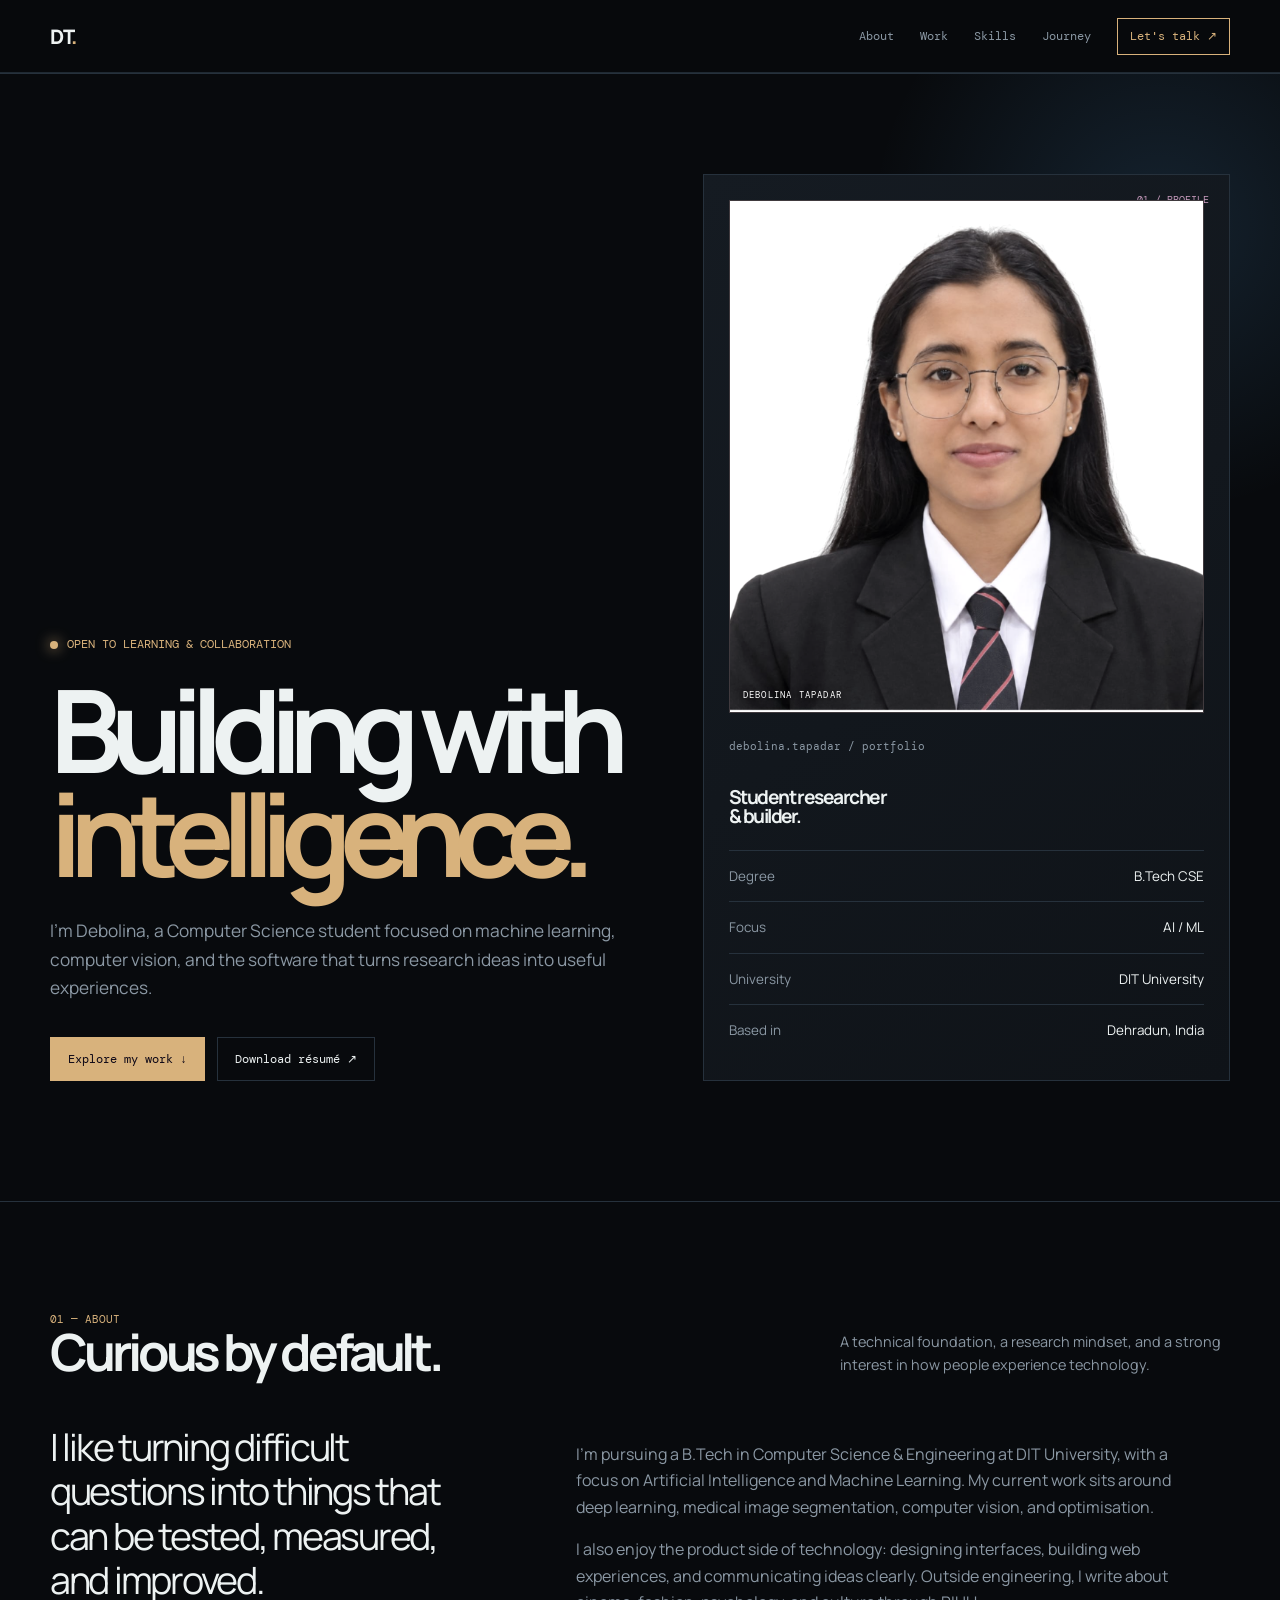
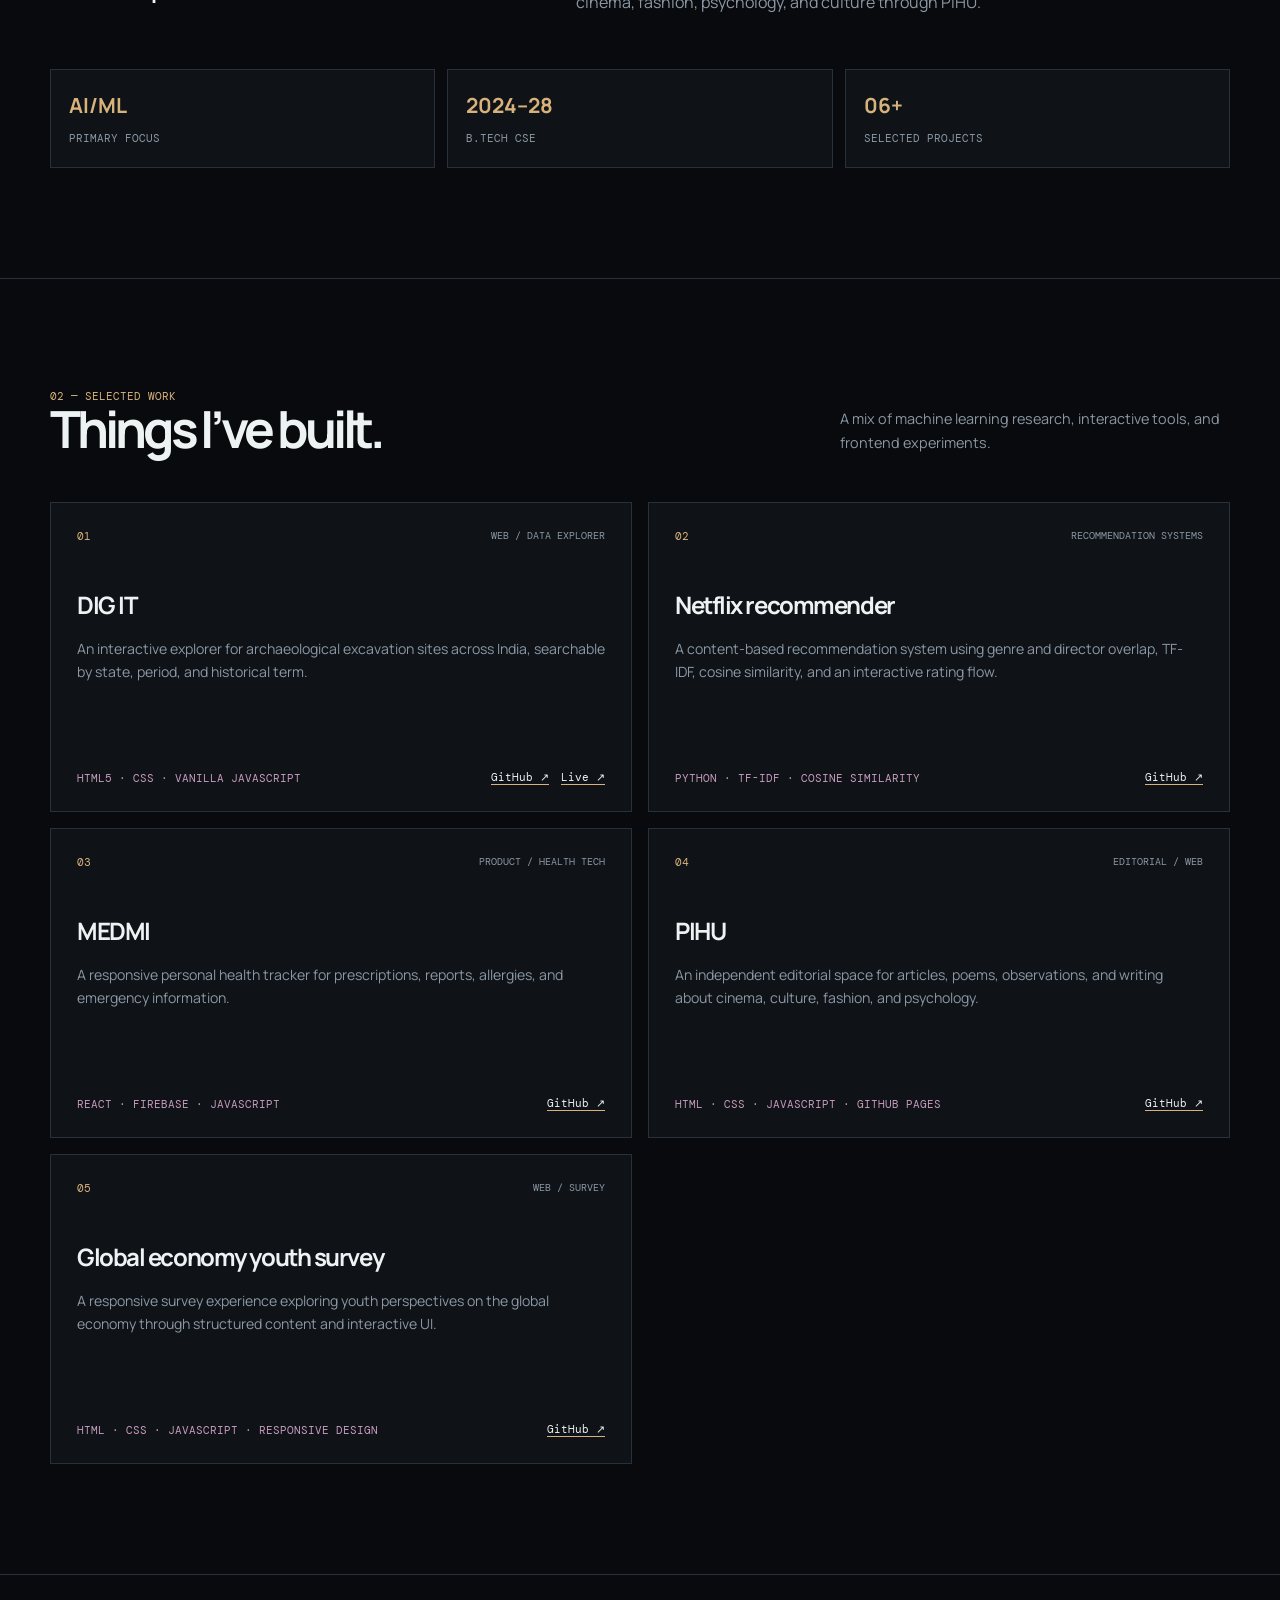
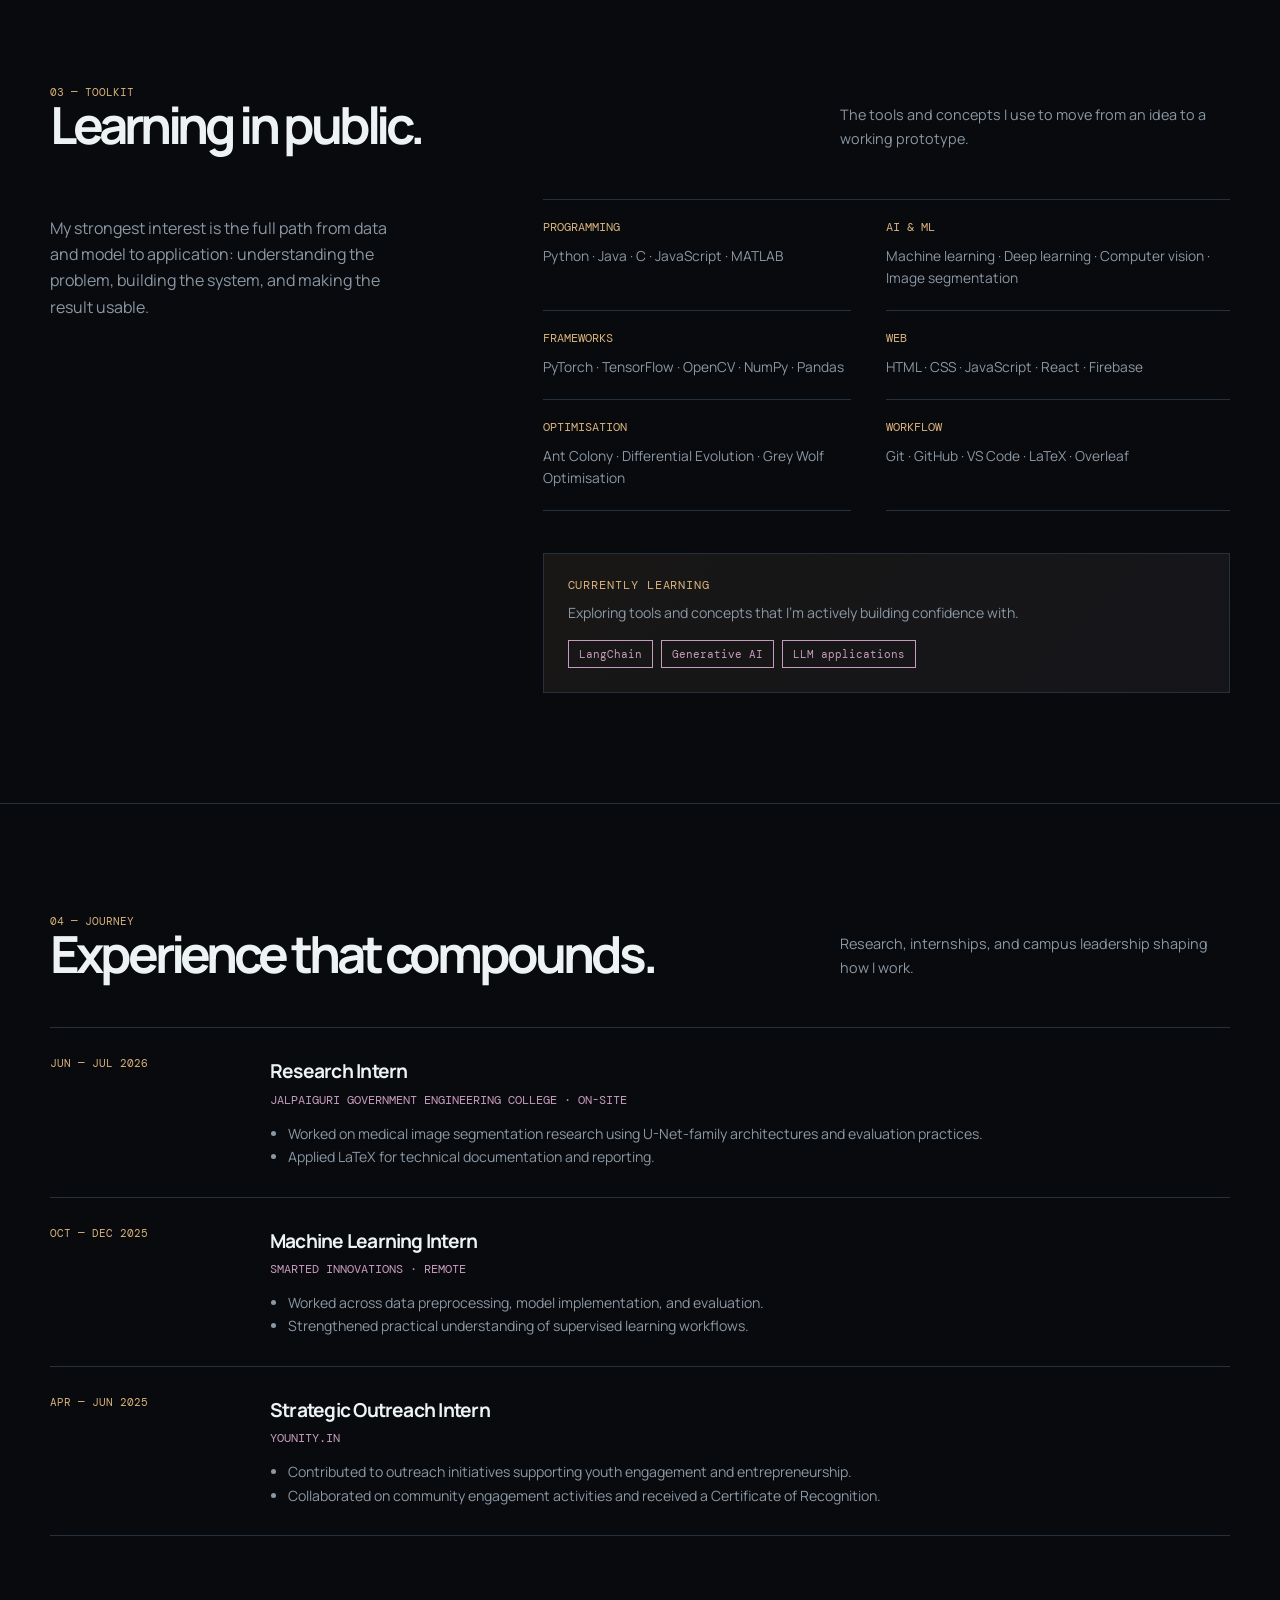
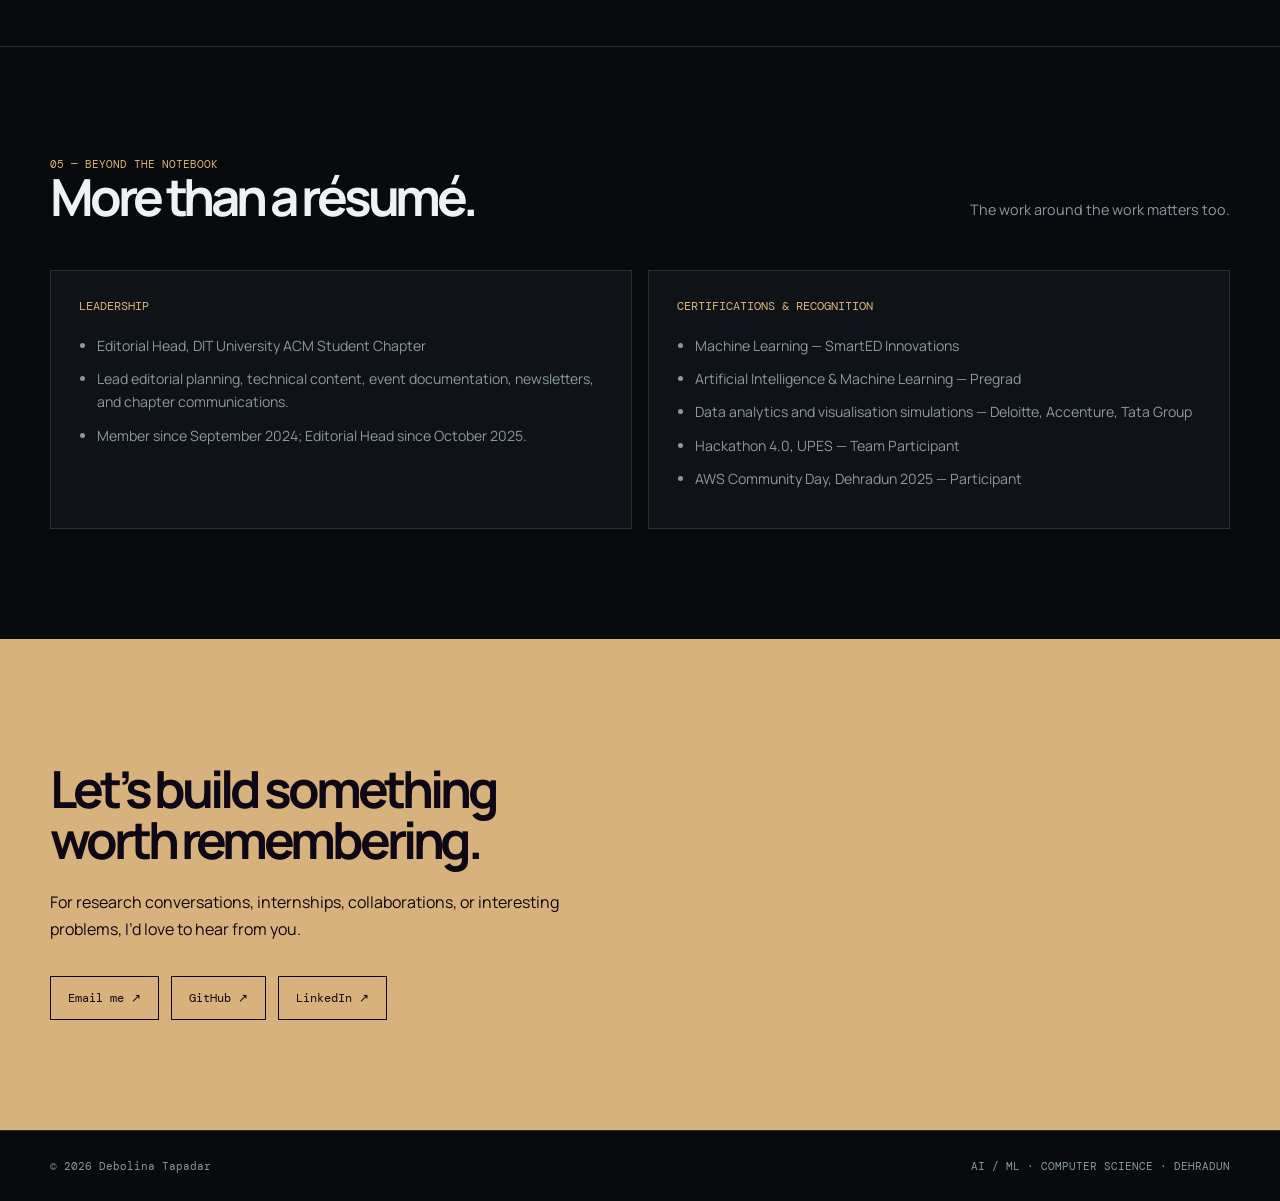
==== commit 49438752: "Rename debolina-portfolio-champagne.html to index.html" ====
--- a/index.html
+++ b/index.html
@@ -1,1027 +1,210 @@
-<!DOCTYPE html>
+<!doctype html>
 <html lang="en">
 <head>
-<meta charset="UTF-8">
-<meta name="viewport" content="width=device-width, initial-scale=1.0">
-<title>Debolina Tapadar — Portfolio</title>
-<link rel="preconnect" href="https://fonts.googleapis.com">
-<link rel="preconnect" href="https://fonts.gstatic.com" crossorigin>
-<link href="https://fonts.googleapis.com/css2?family=Newsreader:ital,wght@0,400;0,500;0,600;1,400;1,500&family=Archivo:wght@400;500;600&display=swap" rel="stylesheet">
-<style>
-:root{
-  --paper:#f3faef;
-  --paper-dim:#e5f3df;
-  --ink:#24352a;
-  --ink-soft:#66786a;
-  --line:#c9dec8;
-  --pine:#5f9368;
-  --pine-dim:#3e704b;
-  --plum:#788d70;
-  --plum-dim:#284634;
-  --gold:#c59b52;
-  --rose:#d48a8b;
-  --serif:'Newsreader',Georgia,serif;
-  --sans:'Archivo',Arial,sans-serif;
-  --gutter:clamp(20px,5vw,64px);
-  --measure:62ch;
-}
-*{box-sizing:border-box}
-html{scroll-behavior:smooth}
-body{
-  margin:0;background:var(--paper);color:var(--ink);
-  font-family:var(--sans);font-size:16px;line-height:1.6;
-  -webkit-font-smoothing:antialiased;
-  overflow-x:hidden;
-}
-body::before{
-  content:"";position:fixed;inset:0;pointer-events:none;z-index:100;
-  opacity:.055;
-  background-image:url("data:image/svg+xml,%3Csvg viewBox='0 0 180 180' xmlns='http://www.w3.org/2000/svg'%3E%3Cfilter id='n'%3E%3CfeTurbulence type='fractalNoise' baseFrequency='.9' numOctaves='3' stitchTiles='stitch'/%3E%3C/filter%3E%3Crect width='100%25' height='100%25' filter='url(%23n)' opacity='.45'/%3E%3C/svg%3E");
-}
-img,svg{display:block;max-width:100%}
-a{color:inherit}
-::selection{background:var(--gold);color:var(--paper)}
-.wrap{max-width:1160px;margin:0 auto;padding:0 var(--gutter)}
-h1,h2,h3{font-family:var(--serif);font-weight:500;margin:0;letter-spacing:-.025em}
-h1 em,h2 em,h3 em{font-style:italic}
-.eyebrowless-heading{
-  font-size:clamp(30px,4vw,46px);margin-bottom:38px;position:relative;
-}
-.eyebrowless-heading::after{
-  content:"✦ ✧";font-family:var(--serif);font-size:17px;color:var(--gold);
-  margin-left:12px;vertical-align:middle;
-  animation: twirl-star 4s ease-in-out infinite alternate;
-  display: inline-block;
-}
-@keyframes twirl-star{
-  0%{transform: scale(1) rotate(0deg); color: var(--gold);}
-  100%{transform: scale(1.2) rotate(15deg); color: var(--rose);}
-}
-.rule{border:0;border-top:1px solid var(--line);margin:0}
-section{padding:96px 0;border-bottom:1px solid var(--line);position:relative}
-section:last-of-type{border-bottom:0}
-a:focus-visible,button:focus-visible{outline:2px solid var(--gold);outline-offset:4px}
-@media(prefers-reduced-motion:reduce){
-  *{animation-duration:.001ms!important;transition-duration:.001ms!important;scroll-behavior:auto!important}
-}
-
-/* NAV */
-.masthead{
-  position:sticky;top:0;z-index:40;background:rgba(251,248,241,.92);
-  backdrop-filter:blur(14px);border-bottom:1px solid var(--line);
-}
-.masthead .wrap{display:flex;align-items:center;justify-content:space-between;height:68px}
-.mark{
-  font-family:var(--serif);font-size:23px;text-decoration:none;letter-spacing:-.04em
-}
-.mark em{font-style:italic;color:var(--gold)}
-nav.primary{display:flex;gap:25px}
-nav.primary a{
-  font-size:13.5px;text-decoration:none;color:var(--ink-soft);padding:4px 0;
-  border-bottom:1px solid transparent;transition:.2s ease;
-}
-nav.primary a:hover{color:var(--ink);border-color:var(--gold)}
-.menu-btn{display:none;background:none;border:0;cursor:pointer;width:34px;height:34px;position:relative}
-.menu-btn span,.menu-btn span::before,.menu-btn span::after{
-  content:"";position:absolute;left:6px;right:6px;height:1.5px;background:var(--ink)
-}
-.menu-btn span{top:16px}.menu-btn span::before{top:-7px}.menu-btn span::after{top:7px}
-@media(max-width:760px){
- nav.primary{display:none;position:absolute;top:68px;left:0;right:0;background:var(--paper);
- border-bottom:1px solid var(--line);flex-direction:column;gap:0;padding:8px var(--gutter) 18px}
- nav.primary.open{display:flex}
- nav.primary a{padding:10px 0;border-bottom:1px solid var(--paper-dim)}
- .menu-btn{display:block}
-}
-
-/* PROMINENT LARGE WHITE LACE BORDERS */
-.lace-border-large{
-  width:100%;
-  height:52px;
-  background-image:url("data:image/svg+xml,%3Csvg xmlns='http://www.w3.org/2000/svg' viewBox='0 0 80 52' width='80' height='52'%3E%3Cpath d='M0 0 H80 V18 Q70 18 70 30 A10 10 0 0 1 50 30 Q50 18 40 18 Q30 18 30 30 A10 10 0 0 1 10 30 Q10 18 0 18 Z' fill='%23ffffff' opacity='0.96'/%3E%3Cpath d='M0 18 Q10 18 10 30 A10 10 0 0 0 30 30 Q30 18 40 18 Q50 18 50 30 A10 10 0 0 0 70 30 Q70 18 80 18' fill='none' stroke='%23e0ebe0' stroke-width='2'/%3E%3Ccircle cx='40' cy='30' r='3.5' fill='%23ffffff' stroke='%23c9dec8' stroke-width='1.5'/%3E%3Ccircle cx='20' cy='25' r='2.5' fill='%23ffffff' stroke='%23c9dec8' stroke-width='1.5'/%3E%3Ccircle cx='60' cy='25' r='2.5' fill='%23ffffff' stroke='%23c9dec8' stroke-width='1.5'/%3E%3Cpath d='M0 6 H80 M0 12 H80' stroke='%23e0ebe0' stroke-width='1' stroke-dasharray='4,4'/%3E%3C/svg%3E");
-  background-repeat:repeat-x;
-  background-size:auto 100%;
-  position:relative;
-  z-index:39;
-  filter: drop-shadow(0 4px 6px rgba(0,0,0,0.04));
-}
-
-.lace-divider-prominent{
-  width:100%;
-  height:40px;
-  background-image:url("data:image/svg+xml,%3Csvg xmlns='http://www.w3.org/2000/svg' viewBox='0 0 60 40' width='60' height='40'%3E%3Cpath d='M0 20 Q15 0 30 20 Q45 40 60 20' fill='none' stroke='%23ffffff' stroke-width='6' opacity='0.95'/%3E%3Cpath d='M0 20 Q15 0 30 20 Q45 40 60 20' fill='none' stroke='%23c9dec8' stroke-width='1.5'/%3E%3Ccircle cx='30' cy='20' r='4' fill='%23ffffff' stroke='%23c59b52' stroke-width='1.5'/%3E%3Ccircle cx='15' cy='10' r='2' fill='%23c59b52'/%3E%3Ccircle cx='45' cy='30' r='2' fill='%23c59b52'/%3E%3C/svg%3E");
-  background-repeat:repeat-x;
-  background-size:auto 100%;
-  margin:30px 0;
-  opacity:0.95;
-}
-
-/* HERO */
-.hero{
-  min-height:calc(100vh - 68px);display:flex;align-items:center;
-  padding-top:70px;padding-bottom:40px;position:relative;overflow:hidden;
-}
-.hero::before{
-  content:"";position:absolute;width:540px;height:540px;border-radius:50%;
-  right:-190px;top:-180px;background:radial-gradient(circle,rgba(212,138,139,.18),rgba(126,181,126,.15) 50%,transparent 70%);
-  pointer-events:none;
-}
-.hero::after{
-  content:"";position:absolute;width:380px;height:380px;border-radius:50%;
-  left:-240px;bottom:-220px;background:radial-gradient(circle,rgba(197,155,82,.15),transparent 68%);
-}
-.hero-grid{
-  display:grid;grid-template-columns:1.5fr .85fr;gap:70px;align-items:center;width:100%;
-}
-.hero h1{
-  font-size:clamp(62px,9vw,112px);line-height:.86;
-  position:relative;z-index:1;
-}
-.hero h1::after{
-  content:"";display:block;width:105px;height:1px;background:var(--gold);
-  margin-top:28px;
-}
-.hero .role{
-  font-family:var(--serif);font-style:italic;font-weight:400;
-  color:var(--pine-dim);font-size:clamp(19px,2.5vw,26px);
-  margin:26px 0 0;max-width:34ch;
-}
-.hero p.intro{margin-top:25px;max-width:var(--measure);color:var(--ink-soft);font-size:16.5px}
-.hero p.intro a{color:var(--pine-dim);text-decoration:none;border-bottom:1px solid var(--gold)}
-.hero .stack-line{margin-top:22px;font-size:13.5px;color:var(--ink-soft)}
-.hero .stack-line b{font-weight:600;color:var(--ink)}
-.hero-links{margin-top:30px;display:flex;flex-wrap:wrap;gap:9px 0;font-size:14px}
-.hero-links a{
-  text-decoration:none;padding:0 16px;border-left:1px solid var(--line);
-  transition:.2s ease;
-}
-.hero-links a:first-child{padding-left:0;border-left:0}
-.hero-links a:hover{color:var(--pine-dim);transform:translateY(-1px)}
-
-/* VINTAGE CARD WITH HEAVY LACE FRAME */
-.colophon{
-  position:relative;border:4px solid #ffffff;padding:36px 30px;
-  font-size:13.5px;color:var(--ink-soft);background:rgba(255,255,255,.8);
-  backdrop-filter: blur(8px);
-  box-shadow:0 10px 30px rgba(95,147,104,.12), 0 0 0 1px var(--line), inset 0 0 0 2px rgba(201,222,200,0.5);
-  border-radius: 6px;
-}
-.colophon::before{
-  content:"";position:absolute;inset:-8px;
-  border:2px dashed #ffffff;
-  pointer-events:none;
-  border-radius:8px;
-}
-.colophon dl{margin:0;display:grid;grid-template-columns:auto 1fr;gap:10px 15px}
-.colophon dt{color:var(--ink);font-weight:600}.colophon dd{margin:0}
-.colophon .div{grid-column:1/-1;border-top:1px dashed var(--line);margin:3px 0}
-@media(max-width:820px){.hero-grid{grid-template-columns:1fr;gap:45px}.hero{min-height:auto}}
-@media(max-width:500px){.hero h1{font-size:58px}}
-
-/* LITTLE WORLD */
-.hero-decor{position:relative;height:145px;margin-top:25px;overflow:hidden}
-.hero-decor::before{
-  content:"";position:absolute;left:0;right:0;bottom:19px;border-bottom:1px solid var(--line);
-}
-.hero-decor .deco-whale{
-  position:absolute;bottom:25px;width:96px;animation:whale-swim 13s ease-in-out infinite
-}
-@keyframes whale-swim{
-  0%{left:-8%;transform:translateY(0) rotate(-4deg)}
-  24%{left:27%;transform:translateY(-17px) rotate(3deg)}
-  50%{left:56%;transform:translateY(0) rotate(-3deg)}
-  76%{left:84%;transform:translateY(-13px) rotate(4deg)}
-  100%{left:-8%;transform:translateY(0) rotate(-4deg)}
-}
-.hero-decor .deco-flower{
-  position:absolute;bottom:18px;width:34px;transform-origin:bottom center;
-  animation:flower-sway 5s ease-in-out infinite
-}
-.hero-decor .flower-1{left:5%}.hero-decor .flower-2{left:44%;width:26px;animation-delay:1.1s}
-.hero-decor .flower-3{left:88%;animation-delay:.5s}
-@keyframes flower-sway{0%,100%{transform:rotate(-6deg)}50%{transform:rotate(6deg)}}
-@media(max-width:700px){.hero-decor{height:110px}.hero-decor .deco-whale{width:74px}}
-
-/* ABOUT */
-.about-grid{display:grid;grid-template-columns:.75fr 1.25fr;gap:70px}
-.pullquote{
-  font-family:var(--serif);font-style:italic;font-weight:400;font-size:clamp(24px,2.7vw,31px);
-  line-height:1.3;color:var(--pine-dim);border-left:3px solid var(--rose);padding-left:25px;
-  position:relative;
-}
-.pullquote::before{
-  content:"“";font-size:60px;color:var(--gold);position:absolute;left:-10px;top:-25px;opacity:0.3;
-}
-.about-body p{max-width:var(--measure);color:var(--ink-soft);margin:0 0 18px}
-.statlist{margin-top:38px;border-top:1px solid var(--line)}
-.statlist .row{display:grid;grid-template-columns:220px 1fr;gap:16px;padding:15px 0;border-bottom:1px solid var(--line);font-size:14.5px}
-.statlist .row span:first-child{font-weight:600}.statlist .row span:last-child{color:var(--ink-soft)}
-@media(max-width:820px){.about-grid{grid-template-columns:1fr;gap:35px}}
-
-/* SKILLS */
-.skills-grid{display:grid;grid-template-columns:repeat(6,1fr);gap:42px 32px;border-top:1px solid var(--line);padding-top:36px}
-.skill-block{
-  grid-column:span 2;
-  background:rgba(255,255,255,0.6);
-  padding:22px;
-  border-radius:8px;
-  border:2px solid #ffffff;
-  box-shadow:0 4px 15px rgba(0,0,0,0.02);
-  transition:transform 0.3s ease;
-}
-.skill-block:hover{
-  transform:translateY(-3px);
-  background:rgba(255,255,255,0.85);
-}
-.skill-cat{font-family:var(--serif);font-style:italic;font-size:20px;color:var(--pine-dim);padding-bottom:10px;border-bottom:1px stroke var(--gold);margin-bottom:14px;display:inline-block}
-.skill-tags{display:flex;flex-wrap:wrap;gap:8px 15px}
-.skill-tags span{font-size:14px;padding:3px 10px;background:#ffffff;border:1px solid var(--line);border-radius:14px}
-@media(max-width:700px){.skills-grid{grid-template-columns:1fr 1fr}.skill-block{grid-column:span 2}}
-@media(max-width:480px){.skills-grid{grid-template-columns:1fr}.skill-block{grid-column:1/-1!important}}
-
-/* PROJECTS */
-.project-row{
-  display:grid;grid-template-columns:1fr 1.1fr;gap:54px;padding:54px 0;
-  border-bottom:1px solid var(--line);align-items:center
-}
-.project-row:first-of-type{border-top:1px solid var(--line)}
-.project-row.reverse .visual{order:2}.project-row.reverse .content{order:1}
-.visual{
-  aspect-ratio:4/3;border:5px solid #ffffff;position:relative;overflow:hidden;
-  display:flex;align-items:flex-end;background:var(--paper-dim)!important;
-  isolation:isolate;
-  border-radius: 8px;
-  box-shadow:0 10px 25px rgba(0,0,0,0.08), inset 0 0 20px rgba(255,255,255,0.6);
-}
-.visual::before{
-  content:"";position:absolute;inset:0;
-  background:
-    radial-gradient(circle at 18% 25%,rgba(255,255,255,.8) 0 2px,transparent 3px),
-    radial-gradient(circle at 75% 20%,rgba(255,255,255,.6) 0 1.5px,transparent 2px),
-    radial-gradient(circle at 62% 70%,rgba(255,255,255,.7) 0 2px,transparent 3px),
-    linear-gradient(135deg,rgba(88,116,95,.17),rgba(212,138,139,.18));
-  background-size:auto,auto,auto,100%;
-}
-.visual::after{
-  content:"✧ ✦";position:absolute;right:18px;top:14px;color:rgba(255,255,255,.9);
-  font-size:18px;z-index:1;
-  text-shadow: 0 0 8px rgba(255,255,255,0.8);
-}
-.visual .tag{
-  font-family:var(--serif);font-style:italic;font-size:16px;color:#fff;
-  padding:14px 17px;position:relative;z-index:2;text-shadow:0 1px 8px rgba(0,0,0,.25)
-}
-.content h3{font-size:25px;margin-bottom:10px}
-.content p.desc{color:var(--ink-soft);font-size:15px;max-width:48ch;margin:0 0 16px}
-.content .tech{font-size:13px;color:var(--ink-soft);margin-bottom:16px}
-.content .tech b{color:var(--ink);font-weight:600}
-.content .plinks{font-size:14px}
-.content .plinks a{text-decoration:none;border-bottom:1px solid var(--ink);margin-right:20px}
-.content .plinks a:hover{color:var(--pine-dim);border-color:var(--gold)}
-@media(max-width:760px){
- .project-row,.project-row.reverse{grid-template-columns:1fr;gap:28px}
- .project-row.reverse .visual,.project-row.reverse .content{order:initial}
-}
-
-/* TIMELINES */
-.timeline{border-top:1px solid var(--line)}
-.tl-item{display:grid;grid-template-columns:140px 1fr;gap:24px;padding:28px 0;border-bottom:1px dashed var(--line)}
-.tl-item .year{font-family:var(--serif);font-weight:500;color:var(--pine-dim);font-size:15px;padding-top:2px}
-.tl-item h3{font-size:19px;margin-bottom:6px}
-.tl-item .org{color:var(--ink-soft);font-size:14px;margin-bottom:10px}
-.tl-item ul{margin:0;padding-left:18px;color:var(--ink-soft);font-size:14.5px}
-.tl-item li{margin-bottom:4px}
-.events-line{margin-top:24px;font-size:14px;color:var(--ink-soft)}
-.events-line span{display:inline-block;margin:4px 12px 4px 0;padding:2px 10px;background:#fff;border-radius:12px;border:1px solid var(--line)}
-@media(max-width:560px){.tl-item{grid-template-columns:1fr}}
-
-/* ACHIEVEMENTS */
-.ach-grid{display:grid;grid-template-columns:repeat(3,1fr);gap:15px;background:transparent}
-.ach-card{
-  background:rgba(255,255,255,0.85);
-  backdrop-filter: blur(5px);
-  padding:32px 28px;
-  border: 2px solid #ffffff;
-  border-radius:6px;
-  box-shadow: 0 5px 15px rgba(0,0,0,0.02);
-}
-.ach-card:nth-child(1){grid-column:span 2}.ach-card:nth-child(2){grid-column:span 1}
-.ach-card:nth-child(3){grid-column:span 1;background:rgba(229,243,223,0.7)}.ach-card:nth-child(4){grid-column:span 2}
-.ach-card h3{font-size:16px;font-family:var(--sans);font-weight:600;margin-bottom:12px;color:var(--pine-dim)}
-.ach-card ul{margin:0;padding-left:18px;color:var(--ink-soft);font-size:14.5px}
-.ach-card li{margin-bottom:6px;font-style:italic}
-@media(max-width:700px){.ach-grid{grid-template-columns:1fr}.ach-card:nth-child(n){grid-column:span 1!important}}
-
-/* EXPLORING */
-.explore-row{display:flex;flex-wrap:wrap;gap:12px;border-top:1px solid var(--line);padding-top:28px}
-.explore-chip{
-  background:#fff;
-  border:2px solid #ffffff;
-  padding:11px 20px;
-  font-size:14.5px;
-  border-radius:20px;
-  box-shadow: 0 3px 10px rgba(0,0,0,0.03);
-  transition:.3s cubic-bezier(0.175, 0.885, 0.32, 1.275);
-}
-.explore-chip:hover{
-  border-color:var(--rose);
-  color:var(--pine-dim);
-  transform:translateY(-3px) scale(1.03);
-  box-shadow: 0 6px 15px rgba(212,138,139,0.2);
-}
-
-/* BEYOND CODE */
-.beyond{
-  background:var(--plum-dim);color:#eee7dc;border-bottom:none;overflow:hidden;
-  position:relative;
-}
-.beyond::before{
-  content:"✦   ·   ✧   ·   ✦   ·   🌸";position:absolute;right:7%;top:25px;
-  color:rgba(212,138,139,.6);font-family:var(--serif);letter-spacing:18px;font-size:16px;
-}
-.beyond .wrap{padding:108px var(--gutter)}
-.beyond h2{color:#f7f0e5;font-style:italic;font-weight:400;font-size:clamp(38px,5vw,60px);max-width:18ch}
-.beyond p{max-width:var(--measure);color:#c9c0b7;font-size:16.5px;margin-top:22px}
-.beyond a.pihu-link{
- display:inline-block;margin-top:28px;font-family:var(--serif);font-style:italic;color:var(--gold);
- text-decoration:none;border-bottom:1px solid var(--gold);font-size:19px;transition:.2s ease
-}
-.beyond a.pihu-link:hover{padding-left:8px;color:#fff}
-
-/* RESUME */
-.resume-band{display:flex;align-items:center;justify-content:space-between;flex-wrap:wrap;gap:20px}
-.resume-band h2{font-size:clamp(25px,3.4vw,34px);max-width:23ch}
-.resume-btn{
- font-family:var(--sans);font-weight:600;font-size:14px;text-decoration:none;
- border:1px solid var(--ink);padding:14px 26px;white-space:nowrap;transition:.2s ease;
- background:#fff;border-radius:20px;
- box-shadow: 0 4px 10px rgba(0,0,0,0.05);
-}
-.resume-btn:hover{background:var(--ink);color:var(--paper);transform:translateY(-2px)}
-
-/* CONTACT */
-.contact-grid{display:grid;grid-template-columns:1.2fr 1fr;gap:48px}
-.contact-grid p{color:var(--ink-soft);max-width:42ch}
-.contact-links{list-style:none;margin:0;padding:0;font-size:17px}
-.contact-links li{border-bottom:1px dashed var(--line)}
-.contact-links a{display:block;padding:16px 0;text-decoration:none;transition:.2s ease}
-.contact-links a:hover{color:var(--rose);padding-left:9px}
-@media(max-width:700px){.contact-grid{grid-template-columns:1fr}}
-
-/* FOOTER */
-footer{padding:48px 0 65px; background: rgba(255,255,255,0.4);}
-footer .wrap{display:flex;justify-content:space-between;align-items:flex-end;flex-wrap:wrap;gap:18px}
-footer .fmark{font-family:var(--serif);font-size:20px}
-footer .fmeta{font-size:13px;color:var(--ink-soft)}
-footer .flinks{display:flex;gap:18px;font-size:13.5px}
-footer .flinks a{text-decoration:none;border-bottom:1px solid transparent}
-footer .flinks a:hover{border-color:var(--gold)}
-
-/* MAGICAL BUTTERFLY & FLOATING CREATURES */
-.magic-flight{
-  position:fixed;
-  left:-90px;
-  top:47vh;
-  width:82px;
-  height:55px;
-  z-index:8;
-  pointer-events:none;
-  animation:butterfly-route 18s cubic-bezier(.42,0,.58,1) infinite;
-  filter:drop-shadow(0 5px 12px rgba(117,97,132,.2));
-}
-.butterfly{
-  position:absolute;
-  left:19px;
-  top:10px;
-  width:44px;
-  height:34px;
-  transform:rotate(-4deg);
-}
-.butterfly .body{
-  position:absolute;
-  left:20px;
-  top:7px;
-  width:5px;
-  height:25px;
-  border-radius:60%;
-  background:#40353f;
-  z-index:3;
-}
-.butterfly .wing{
-  position:absolute;
-  top:2px;
-  width:23px;
-  height:29px;
-  border-radius:75% 25% 70% 30%;
-  transform-origin:bottom center;
-  z-index:2;
-  opacity:.9;
-}
-.wing-left{
-  left:1px;
-  background:linear-gradient(145deg,var(--rose),#756184);
-  transform:rotate(28deg);
-  animation:wing-flap-left .55s ease-in-out infinite alternate;
-}
-.wing-right{
-  right:1px;
-  background:linear-gradient(35deg,#58745f,var(--gold));
-  border-radius:25% 75% 30% 70%;
-  transform:rotate(-28deg);
-  animation:wing-flap-right .55s ease-in-out infinite alternate;
-}
-.antenna{
-  position:absolute;
-  width:13px;
-  height:9px;
-  border-top:1px solid #40353f;
-  border-radius:50%;
-  top:2px;
-  z-index:4;
-}
-.antenna-left{left:14px;transform:rotate(-28deg)}
-.antenna-right{left:18px;transform:rotate(28deg)}
-.flight-spark{
-  position:absolute;
-  color:var(--gold);
-  font-family:var(--serif);
-  opacity:0;
-  animation:sparkle-pop 1.8s ease-in-out infinite;
-}
-.flight-spark.s1{left:4px;top:1px;animation-delay:.1s}
-.flight-spark.s2{left:61px;top:29px;animation-delay:.7s}
-.flight-spark.s3{left:50px;top:0;animation-delay:1.25s}
-
-/* FLOATING FAIRY SPIRIT */
-.fairy-spirit{
-  position:fixed;
-  right: -50px;
-  top: 25vh;
-  width: 30px;
-  height: 30px;
-  z-index: 7;
-  pointer-events: none;
-  animation: fairy-float 22s ease-in-out infinite;
-}
-.fairy-spirit::before{
-  content:"✨";
-  font-size:20px;
-  animation: pulse-glow 2s ease-in-out infinite alternate;
-}
-@keyframes fairy-float{
-  0%{right:-50px; top:25vh;}
-  50%{right:105vw; top:65vh;}
-  100%{right:-50px; top:25vh;}
-}
-@keyframes pulse-glow{
-  0%{transform:scale(0.8); filter:drop-shadow(0 0 2px var(--gold));}
-  100%{transform:scale(1.3); filter:drop-shadow(0 0 10px var(--rose));}
-}
-
-@keyframes butterfly-route{
-  0%{left:-90px;top:48vh;transform:rotate(-2deg)}
-  12%{top:41vh}
-  24%{top:53vh}
-  38%{top:44vh}
-  52%{top:57vh}
-  66%{top:39vh}
-  80%{top:50vh}
-  100%{left:calc(100vw + 90px);top:46vh;transform:rotate(3deg)}
-}
-@keyframes wing-flap-left{
-  from{transform:rotate(28deg) scaleY(1)}
-  to{transform:rotate(8deg) scaleY(.78)}
-}
-@keyframes wing-flap-right{
-  from{transform:rotate(-28deg) scaleY(1)}
-  to{transform:rotate(-8deg) scaleY(.78)}
-}
-@keyframes sparkle-pop{
-  0%,100%{opacity:0;transform:scale(.5) translateY(4px)}
-  45%{opacity:.8;transform:scale(1.2) translateY(0)}
-  70%{opacity:0;transform:scale(.7) translateY(-5px)}
-}
-
-/* Motion effects */
-.project-row .visual{
-  transition:transform .5s cubic-bezier(.2,.7,.2,1), box-shadow .5s ease;
-}
-.project-row:hover .visual{
-  transform:translateY(-6px) rotate(-.5deg);
-  box-shadow:0 15px 30px rgba(199,154,82,.2);
-}
-
-/* PIHU FEATURE WITH HEAVY LACE EMBELLISHMENT */
-.pihu-feature{
-  background:linear-gradient(135deg,#e8f5e2 0%,#f4faef 52%,#f3e8f0 100%);
-  border-top:2px solid #bfd8bd;
-  border-bottom:2px solid #bfd8bd;
-  overflow:hidden;
-  position:relative;
-}
-.pihu-feature::before{
-  content:"✿   ❀   ✦   ❀   ✿";
-  position:absolute;
-  right:5%;
-  top:28px;
-  color:rgba(212,138,139,.4);
-  font-family:var(--serif);
-  font-size:24px;
-  letter-spacing:13px;
-}
-.pihu-feature-grid{
-  display:grid;
-  grid-template-columns:1fr 1.15fr;
-  gap:80px;
-  align-items:center;
-}
-.pihu-label{
-  color:var(--pine-dim);
-  font-size:13px;
-  letter-spacing:.08em;
-  text-transform:uppercase;
-  margin-bottom:16px;
-}
-.pihu-feature h2{
-  font-size:clamp(45px,6vw,75px);
-  line-height:.95;
-  color:#31583b;
-}
-.pihu-feature h2 em{color:#8c617e}
-.pihu-feature p{
-  max-width:55ch;
-  color:var(--ink-soft);
-  font-size:16px;
-}
-.pihu-feature p strong{
-  color:var(--pine-dim);
-  font-weight:600;
-}
-.pihu-feature-link{
-  display:inline-block;
-  margin-top:12px;
-  color:var(--pine-dim);
-  font-family:var(--serif);
-  font-style:italic;
-  font-size:20px;
-  text-decoration:none;
-  border-bottom:1px solid var(--gold);
-  padding-bottom:2px;
-  transition:.2s ease;
-}
-.pihu-feature-link:hover{padding-left:8px}
-.pihu-star{color:var(--gold);font-size:.55em;vertical-align:top}
-.pihu-visual{
-  box-shadow:inset 0 0 0 1px rgba(255,255,255,.5),8px 10px 0 rgba(212,138,139,.2);
-}
-@media(max-width:760px){
-  .pihu-feature-grid{grid-template-columns:1fr;gap:30px}
-  .pihu-feature::before{opacity:.45}
-}
-
-</style>
+  <meta charset="UTF-8" />
+  <meta name="viewport" content="width=device-width, initial-scale=1.0" />
+  <meta name="description" content="Debolina Tapadar — AI/ML-focused Computer Science student portfolio." />
+  <title>Debolina Tapadar | AI/ML Developer</title>
+  <link rel="preconnect" href="https://fonts.googleapis.com">
+  <link rel="preconnect" href="https://fonts.gstatic.com" crossorigin>
+  <link href="https://fonts.googleapis.com/css2?family=DM+Mono:wght@400;500&family=Manrope:wght@400;500;600;700;800&display=swap" rel="stylesheet">
+  <style>
+    :root {
+      --bg: #080a0d;
+      --surface: #0f1318;
+      --surface-2: #151b22;
+      --border: #26313c;
+      --text: #edf2f2;
+      --muted: #8b98a4;
+      --accent: #d8b27c;
+      --accent-2: #c79bbd;
+      --mono: "DM Mono", monospace;
+      --sans: "Manrope", sans-serif;
+      --max: 1180px;
+    }
+
+    * { box-sizing: border-box; }
+    html { scroll-behavior: smooth; }
+    body { margin: 0; background: var(--bg); color: var(--text); font-family: var(--sans); line-height: 1.65; }
+    body::selection { background: var(--accent); color: #0d0716; }
+    a { color: inherit; }
+    .container { width: min(var(--max), calc(100% - 40px)); margin: auto; }
+    .mono { font-family: var(--mono); }
+
+    .nav { position: sticky; top: 0; z-index: 10; border-bottom: 1px solid rgba(38,49,60,.8); background: rgba(8,10,13,.86); backdrop-filter: blur(16px); }
+    .nav-inner { height: 72px; display: flex; align-items: center; justify-content: space-between; }
+    .logo { font-weight: 800; text-decoration: none; letter-spacing: -.07em; font-size: 1.25rem; }
+    .logo span { color: var(--accent); }
+    .nav-links { display: flex; gap: 26px; align-items: center; }
+    .nav-links a { color: var(--muted); text-decoration: none; font-family: var(--mono); font-size: .72rem; }
+    .nav-links a:hover { color: var(--accent); }
+    .nav-cta { border: 1px solid var(--accent); color: var(--accent) !important; padding: 8px 12px; }
+
+    .hero { min-height: 770px; display: grid; align-items: center; padding: 100px 0 120px; position: relative; overflow: hidden; }
+    .hero::before { content: ""; position: absolute; width: 600px; height: 600px; right: -180px; top: -150px; border-radius: 50%; background: radial-gradient(circle, rgba(99,184,255,.14), transparent 68%); pointer-events: none; }
+    .hero-grid { display: grid; grid-template-columns: 1.05fr .95fr; gap: 70px; align-items: end; }
+    .status { display: inline-flex; align-items: center; gap: 9px; color: var(--accent); font: .72rem var(--mono); margin-bottom: 26px; }
+    .status i { width: 8px; height: 8px; border-radius: 50%; background: var(--accent); box-shadow: 0 0 14px var(--accent); }
+    h1 { font-size: clamp(3.8rem, 9vw, 8.5rem); line-height: .9; letter-spacing: -.105em; margin: 0; max-width: 750px; }
+    h1 em { color: var(--accent); font-style: normal; }
+    .hero-sub { color: var(--muted); max-width: 590px; font-size: 1.08rem; margin: 32px 0 0; }
+    .hero-actions { display: flex; flex-wrap: wrap; gap: 12px; margin-top: 34px; }
+    .button { display: inline-flex; align-items: center; gap: 10px; text-decoration: none; padding: 13px 17px; border: 1px solid var(--border); font: .74rem var(--mono); transition: .2s ease; }
+    .button.primary { background: var(--accent); border-color: var(--accent); color: #0d0716; }
+    .button:hover { transform: translateY(-3px); border-color: var(--accent); }
+    .hero-card { background: linear-gradient(145deg, var(--surface-2), var(--surface)); border: 1px solid var(--border); padding: 25px; position: relative; }
+    .hero-card::before { content: "01 / PROFILE"; position: absolute; right: 20px; top: 18px; color: var(--accent-2); font: .63rem var(--mono); }
+    .hero-card h2 { margin: 32px 0 24px; font-size: 1.2rem; }
+    .photo-wrap { position: relative; margin-bottom: 24px; }
+    .profile-photo { width: 100%; aspect-ratio: 1 / 1.08; object-fit: cover; object-position: center top; display: block; filter: saturate(.72) contrast(1.04); border: 1px solid #443c42; }
+    .photo-wrap::after { content: "DEBOLINA TAPADAR"; position: absolute; left: 14px; bottom: 12px; color: #fff; font: .58rem var(--mono); letter-spacing: .13em; text-shadow: 0 1px 8px #000; }
+    .profile-row { display: flex; justify-content: space-between; gap: 20px; border-top: 1px solid var(--border); padding: 14px 0; font-size: .84rem; }
+    .profile-row span:first-child { color: var(--muted); }
+    .profile-row span:last-child { text-align: right; }
+
+    section { padding: 110px 0; border-top: 1px solid var(--border); }
+    .section-head { display: flex; justify-content: space-between; gap: 30px; align-items: end; margin-bottom: 48px; }
+    .section-index { color: var(--accent); font: .7rem var(--mono); }
+    h2 { font-size: clamp(2rem, 4vw, 3.6rem); line-height: 1; letter-spacing: -.08em; margin: 0; }
+    .section-note { color: var(--muted); max-width: 390px; margin: 0; font-size: .9rem; }
+
+    .about-grid { display: grid; grid-template-columns: .8fr 1.2fr; gap: 90px; }
+    .about-lead { font-size: clamp(1.5rem, 3vw, 2.35rem); letter-spacing: -.06em; line-height: 1.18; margin: 0; }
+    .about-copy { color: var(--muted); max-width: 620px; }
+    .facts { display: grid; grid-template-columns: repeat(3, 1fr); gap: 12px; margin-top: 38px; }
+    .fact { background: var(--surface); border: 1px solid var(--border); padding: 18px; }
+    .fact strong { display: block; color: var(--accent); font-size: 1.3rem; }
+    .fact span { color: var(--muted); font: .68rem var(--mono); }
+
+    .project-grid { display: grid; grid-template-columns: repeat(2, 1fr); gap: 16px; }
+    .project { background: var(--surface); border: 1px solid var(--border); padding: 26px; min-height: 310px; display: flex; flex-direction: column; justify-content: space-between; transition: .25s ease; }
+    .project:hover { border-color: var(--accent-2); transform: translateY(-5px); }
+    .project-top { display: flex; justify-content: space-between; gap: 20px; }
+    .project-number { color: var(--accent); font: .7rem var(--mono); }
+    .project-type { color: var(--muted); font: .65rem var(--mono); text-transform: uppercase; }
+    .project h3 { font-size: 1.5rem; letter-spacing: -.06em; margin: 42px 0 12px; }
+    .project p { color: var(--muted); font-size: .88rem; margin: 0; }
+    .project-foot { display: flex; justify-content: space-between; gap: 20px; align-items: end; margin-top: 30px; }
+    .stack { color: var(--accent-2); font: .68rem var(--mono); max-width: 65%; }
+    .project-links { display: flex; gap: 12px; }
+    .project-links a { color: var(--text); font: .68rem var(--mono); text-decoration: none; border-bottom: 1px solid var(--accent); }
+
+    .skill-layout { display: grid; grid-template-columns: .75fr 1.25fr; gap: 80px; }
+    .skill-intro { color: var(--muted); max-width: 350px; }
+    .skill-list { display: grid; grid-template-columns: repeat(2, 1fr); border-top: 1px solid var(--border); }
+    .skill { padding: 20px 0; border-bottom: 1px solid var(--border); }
+    .skill:nth-child(odd) { margin-right: 35px; }
+    .skill h3 { color: var(--accent); font: .72rem var(--mono); text-transform: uppercase; margin: 0 0 10px; }
+    .skill p { margin: 0; color: var(--muted); font-size: .86rem; }
+    .learning { margin-top: 42px; padding: 24px; border: 1px solid var(--border); background: linear-gradient(135deg, rgba(216,178,124,.08), rgba(199,155,189,.07)); }
+    .learning h3 { margin: 0 0 8px; color: var(--accent); font: .72rem var(--mono); text-transform: uppercase; letter-spacing: .08em; }
+    .learning p { margin: 0; color: var(--muted); font-size: .88rem; }
+    .learning-tags { display: flex; flex-wrap: wrap; gap: 8px; margin-top: 16px; }
+    .learning-tags span { border: 1px solid var(--accent-2); color: var(--accent-2); padding: 6px 10px; font: .68rem var(--mono); }
+
+    .career-list { border-top: 1px solid var(--border); }
+    .career { display: grid; grid-template-columns: 180px 1fr; gap: 40px; padding: 28px 0; border-bottom: 1px solid var(--border); }
+    .career-date { color: var(--accent); font: .7rem var(--mono); }
+    .career h3 { margin: 0 0 5px; font-size: 1.2rem; letter-spacing: -.04em; }
+    .career-org { color: var(--accent-2); font: .72rem var(--mono); }
+    .career ul { color: var(--muted); margin: 14px 0 0; padding-left: 18px; font-size: .88rem; }
+
+    .split-section { display: grid; grid-template-columns: 1fr 1fr; gap: 16px; }
+    .panel { background: var(--surface); border: 1px solid var(--border); padding: 28px; }
+    .panel h3 { color: var(--accent); font: .72rem var(--mono); text-transform: uppercase; margin: 0 0 20px; }
+    .panel ul { color: var(--muted); margin: 0; padding-left: 18px; font-size: .88rem; }
+    .panel li { margin-bottom: 10px; }
+
+    .contact { background: var(--accent); color: #0d0716; border-top: 0; }
+    .contact h2 { max-width: 670px; }
+    .contact p { max-width: 520px; margin: 24px 0 30px; }
+    .contact .button { border-color: #0d0716; color: #0d0716; }
+    .contact .button:hover { background: #0d0716; color: var(--accent); }
+    footer { padding: 28px 0; color: var(--muted); font: .7rem var(--mono); border-top: 1px solid var(--border); }
+    .footer-inner { display: flex; justify-content: space-between; gap: 20px; }
+
+    @media (max-width: 800px) {
+      .nav-links a:not(.nav-cta) { display: none; }
+      .hero { min-height: auto; padding: 90px 0; }
+      .hero-grid,.about-grid,.skill-layout,.split-section { grid-template-columns: 1fr; gap: 45px; }
+      .project-grid { grid-template-columns: 1fr; }
+      .section-head { display: block; }
+      .section-note { margin-top: 20px; }
+    }
+    @media (max-width: 520px) {
+      .container { width: min(var(--max), calc(100% - 28px)); }
+      section { padding: 78px 0; }
+      h1 { font-size: 4rem; }
+      .facts,.skill-list { grid-template-columns: 1fr; }
+      .skill:nth-child(odd) { margin-right: 0; }
+      .career { grid-template-columns: 1fr; gap: 10px; }
+      .project-foot,.footer-inner { display: block; }
+      .stack { max-width: none; margin-bottom: 20px; }
+    }
+  </style>
 </head>
 <body>
-
-<!-- ============ MAGICAL CREATURES ============ -->
-<div class="magic-flight" aria-hidden="true">
-  <div class="butterfly">
-    <span class="wing wing-left"></span>
-    <span class="body"></span>
-    <span class="wing wing-right"></span>
-    <span class="antenna antenna-left"></span>
-    <span class="antenna antenna-right"></span>
-  </div>
-  <span class="flight-spark s1">✦</span>
-  <span class="flight-spark s2">·</span>
-  <span class="flight-spark s3">✧</span>
-</div>
-
-<div class="fairy-spirit" aria-hidden="true"></div>
-
-<!-- ============ MASTHEAD ============ -->
-<header class="masthead">
-  <div class="wrap">
-    <a href="#top" class="mark">DT<em>.</em></a>
-    <nav class="primary" id="primaryNav">
-      <a href="#about">About</a>
-      <a href="#skills">Skills</a>
-      <a href="#projects">Projects</a>
-      <a href="#pihu">PIHU</a>
-      <a href="#experience">Experience</a>
-      <a href="#leadership">Leadership</a>
-      <a href="#achievements">Achievements</a>
-      <a href="#contact">Contact</a>
-    </nav>
-    <button class="menu-btn" id="menuBtn" aria-label="Toggle menu" aria-expanded="false"><span></span></button>
-  </div>
-</header>
-
-<!-- ============ LARGE WHITE LACE BORDER AT TOP ============ -->
-<div class="lace-border-large" aria-hidden="true"></div>
-
-<!-- ============ HERO ============ -->
-<section class="hero" id="top">
-  <div class="wrap hero-grid">
-    <div>
-      <h1>Debolina<br>Tapadar</h1>
-      <p class="role">I build things, chase curious ideas, and sometimes disappear into a good story.</p>
-      <p class="intro">I'm a B.Tech Computer Science student at DIT University, Dehradun, drawn to AI, machine learning, and the strange little problems that make you want to keep tinkering. Lately I've been spending a lot of time with computer vision and medical image segmentation. Outside the lab, I write about cinema, fashion, psychology, and culture through <a href="#beyond" style="border-bottom:1px solid var(--line); text-decoration:none;">PIHU</a>.</p>
-      <p class="stack-line"><b>Working with:</b> Python, PyTorch, TensorFlow, OpenCV, JavaScript</p>
-      <div class="hero-links">
-        <a href="#projects">View work</a>
-        <a href="resume.pdf">Resume</a>
-        <a href="https://github.com/debolinatapadar" target="_blank" rel="noopener">GitHub</a>
-        <a href="https://linkedin.com/in/debolina-tapadar" target="_blank" rel="noopener">LinkedIn</a>
+  <header class="nav">
+    <div class="container nav-inner">
+      <a class="logo" href="#top">DT<span>.</span></a>
+      <nav class="nav-links" aria-label="Primary navigation">
+        <a href="#about">About</a><a href="#work">Work</a><a href="#skills">Skills</a><a href="#journey">Journey</a><a class="nav-cta" href="#contact">Let's talk ↗</a>
+      </nav>
+    </div>
+  </header>
+
+  <main id="top">
+    <section class="hero">
+      <div class="container hero-grid">
+        <div>
+          <div class="status"><i></i> OPEN TO LEARNING &amp; COLLABORATION</div>
+          <h1>Building with<br><em>intelligence.</em></h1>
+          <p class="hero-sub">I’m Debolina, a Computer Science student focused on machine learning, computer vision, and the software that turns research ideas into useful experiences.</p>
+          <div class="hero-actions"><a class="button primary" href="#work">Explore my work ↓</a><a class="button" href="resume.pdf">Download résumé ↗</a></div>
+        </div>
+        <aside class="hero-card">
+          <div class="photo-wrap"><img class="profile-photo" src="debolina-profile-photo.png" alt="Debolina Tapadar in formal attire"></div>
+          <div class="mono" style="color:var(--muted);font-size:.7rem;">debolina.tapadar / portfolio</div>
+          <h2>Student researcher<br>&amp; builder.</h2>
+          <div class="profile-row"><span>Degree</span><span>B.Tech CSE</span></div>
+          <div class="profile-row"><span>Focus</span><span>AI / ML</span></div>
+          <div class="profile-row"><span>University</span><span>DIT University</span></div>
+          <div class="profile-row"><span>Based in</span><span>Dehradun, India</span></div>
+        </aside>
       </div>
-    </div>
-    <div class="colophon">
-      <dl>
-        <dt>Programme</dt><dd>B.Tech, Computer Science &amp; Engineering</dd>
-        <div class="div"></div>
-        <dt>Specialisation</dt><dd>Artificial Intelligence &amp; Machine Learning</dd>
-        <div class="div"></div>
-        <dt>Institution</dt><dd>DIT University, Dehradun</dd>
-        <div class="div"></div>
-        <dt>Years</dt><dd>2024 – 2028</dd>
-      </dl>
-    </div>
-  </div>
-</section>
-
-<!-- ============ ABOUT ============ -->
-<section id="about">
-  <div class="wrap">
-    <h2 class="eyebrowless-heading">A little about me</h2>
-    <div class="about-grid">
-      <div class="pullquote">
-        I like the moment an idea stops being a sketch and starts becoming a real thing — a model, an app, a page, or sometimes just a very stubborn essay.
+    </section>
+
+    <section id="about">
+      <div class="container">
+        <div class="section-head"><div><div class="section-index">01 — ABOUT</div><h2>Curious by default.</h2></div><p class="section-note">A technical foundation, a research mindset, and a strong interest in how people experience technology.</p></div>
+        <div class="about-grid">
+          <p class="about-lead">I like turning difficult questions into things that can be tested, measured, and improved.</p>
+          <div class="about-copy"><p>I’m pursuing a B.Tech in Computer Science &amp; Engineering at DIT University, with a focus on Artificial Intelligence and Machine Learning. My current work sits around deep learning, medical image segmentation, computer vision, and optimisation.</p><p>I also enjoy the product side of technology: designing interfaces, building web experiences, and communicating ideas clearly. Outside engineering, I write about cinema, fashion, psychology, and culture through PIHU.</p></div>
+        </div>
+        <div class="facts"><div class="fact"><strong>AI/ML</strong><span>PRIMARY FOCUS</span></div><div class="fact"><strong>2024–28</strong><span>B.TECH CSE</span></div><div class="fact"><strong>06+</strong><span>SELECTED PROJECTS</span></div></div>
       </div>
-      <div class="about-body">
-        <p>I'm interested in where intelligent systems meet software development: training models, building the applications around them, and shaping how people actually interact with both. Current focus areas include artificial intelligence, machine learning, computer vision, and data science, with hyperparameter optimisation running as a thread through most of my research work.</p>
-        <p>Away from the technical side, I write for PIHU, an editorial platform where I explore cinema, fashion, psychology, and culture — a different kind of building, but building all the same.</p>
-      </div>
-    </div>
-    <div class="statlist">
-      <div class="row"><span>2024 – 2028</span><span>B.Tech, Computer Science &amp; Engineering</span></div>
-      <div class="row"><span>AI / ML</span><span>Specialisation</span></div>
-      <div class="row"><span>DIT University</span><span>Dehradun, India</span></div>
-    </div>
-  </div>
-</section>
-
-<div class="lace-divider-prominent" aria-hidden="true"></div>
-
-<!-- ============ SKILLS ============ -->
-<section id="skills">
-  <div class="wrap">
-    <h2 class="eyebrowless-heading">Skills</h2>
-
-    <div class="skills-grid">
-      <div class="skill-block">
-        <div class="skill-cat">Programming</div>
-        <div class="skill-tags"><span>Python</span><span>Java</span><span>C</span><span>JavaScript</span><span>MATLAB</span></div>
-      </div>
-      <div class="skill-block">
-        <div class="skill-cat">AI &amp; machine learning</div>
-        <div class="skill-tags"><span>Machine learning</span><span>Deep learning</span><span>Computer vision</span><span>Image segmentation</span></div>
-      </div>
-      <div class="skill-block">
-        <div class="skill-cat">Frameworks &amp; libraries</div>
-        <div class="skill-tags"><span>PyTorch</span><span>TensorFlow</span><span>OpenCV</span><span>NumPy</span><span>Pandas</span></div>
-      </div>
-      <div class="skill-block">
-        <div class="skill-cat">Web technologies</div>
-        <div class="skill-tags"><span>HTML</span><span>CSS</span><span>JavaScript</span><span>Firebase</span></div>
-      </div>
-      <div class="skill-block">
-        <div class="skill-cat">Optimisation techniques</div>
-        <div class="skill-tags"><span>Ant Colony Optimization</span><span>Differential Evolution</span><span>Grey Wolf Optimization</span></div>
-      </div>
-      <div class="skill-block">
-        <div class="skill-cat">Tools</div>
-        <div class="skill-tags"><span>Git</span><span>GitHub</span><span>VS Code</span><span>MATLAB</span><span>LaTeX</span><span>Overleaf</span></div>
-      </div>
-    </div>
-  </div>
-</section>
-
-<!-- ============ PROJECTS ============ -->
-<section id="projects">
-  <div class="wrap">
-    <h2 class="eyebrowless-heading">Projects</h2>
-
-    <div class="project-row">
-      <div class="visual" style="background:#4A6FA5;"><span class="tag">DIG IT</span></div>
-      <div class="content">
-        <h3>DIG IT, an India excavation site explorer</h3>
-        <p class="desc">A single-file interactive web experience for exploring archaeological excavation sites across India — searchable by state, period, and historical term, with detailed site profiles covering history, significance, famous finds, and credited photography.</p>
-        <p class="tech"><b>Stack:</b> HTML5, embedded CSS, vanilla JavaScript — no backend, no build step</p>
-        <p class="plinks"><a href="https://github.com/debolinatapadar/Dig-it" target="_blank" rel="noopener">GitHub</a><a href="https://debolinatapadar.github.io/Dig-it/" target="_blank" rel="noopener">Live demo</a></p>
-      </div>
-    </div>
-
-    <div class="project-row reverse">
-      <div class="visual" style="background:var(--pine-dim);"><span class="tag">Medical Image Segmentation</span></div>
-      <div class="content">
-        <h3>Medical image segmentation with deep learning</h3>
-        <p class="desc">Deep learning approaches for medical image segmentation across U-Net, U-Net++, Attention U-Net, DeepLabV3+, TransUNet, Swin-UNet, and SegFormer, with hyperparameter optimisation tested against Dice score and IoU.</p>
-        <p class="tech"><b>Stack:</b> Python, PyTorch, U-Net, U-Net++, Kvasir-SEG, Kaggle</p>
-        <p class="plinks"><a href="https://github.com/debolinatapadar/metaheuristic-polyp-segmentation" target="_blank" rel="noopener">GitHub</a><a href="#">View project</a></p>
-      </div>
-    </div>
-
-    <div class="project-row">
-      <div class="visual" style="background:var(--plum-dim);"><span class="tag">Netflix Recommendation System</span></div>
-      <div class="content">
-        <h3>Netflix recommendation system</h3>
-        <p class="desc">A content-based recommender that suggests titles by genre and director overlap, using TF-IDF and cosine similarity, with an interactive rating flow.</p>
-        <p class="tech"><b>Stack:</b> Python, HTML, CSS, JavaScript, TF-IDF, cosine similarity</p>
-        <p class="plinks"><a href="https://github.com/debolinatapadar/NetflixRecoomendatin-Model" target="_blank" rel="noopener">GitHub</a><a href="#">Live demo</a></p>
-      </div>
-    </div>
-
-    <div class="project-row reverse">
-      <div class="visual" style="background:#2F86A6;"><span class="tag">MEDMI</span></div>
-      <div class="content">
-        <h3>MEDMI, a personal health tracker</h3>
-        <p class="desc">A responsive web app for organising personal medical information in one place: prescriptions, reports, allergy tracking, and an emergency call interface.</p>
-        <p class="tech"><b>Stack:</b> React, JavaScript, Firebase, HTML, CSS</p>
-        <p class="plinks"><a href="https://github.com/debolinatapadar/MEDMI" target="_blank" rel="noopener">GitHub</a><a href="#">Live demo</a></p>
-      </div>
-    </div>
-
-    <div class="project-row">
-      <div class="visual pihu-visual" style="background:var(--gold);"><span class="tag">PIHU · words &amp; wonder</span></div>
-      <div class="content">
-        <h3>PIHU <span class="pihu-star">✦</span></h3>
-        <p class="desc">My little corner of the internet for <em>articles, poems, thoughts, and stories</em> — exploring cinema, fashion, psychology, culture, and the things I find beautiful or worth thinking about.</p>
-        <p class="tech"><b>Stack:</b> HTML, CSS, JavaScript, GitHub Pages, editorial design</p>
-        <p class="plinks"><a href="https://github.com/debolinatapadar/pihu-by-debolina-tapadar" target="_blank" rel="noopener">Visit PIHU ↗</a></p>
-      </div>
-    </div>
-
-    <div class="project-row reverse">
-      <div class="visual" style="background:#4A5FA0;"><span class="tag">Global Economy Youth Survey</span></div>
-      <div class="content">
-        <h3>Global economy youth survey</h3>
-        <p class="desc">A responsive, web-based survey exploring youth perspectives on the global economy, combining structured content with interactive UI elements.</p>
-        <p class="tech"><b>Stack:</b> HTML, CSS, JavaScript, responsive design, GitHub Pages</p>
-        <p class="plinks"><a href="https://github.com/debolinatapadar/youth-global-economy-survey" target="_blank" rel="noopener">GitHub</a><a href="#">View project</a></p>
-      </div>
-    </div>
-
-    <p style="margin-top:36px; font-size:14px; color:var(--ink-soft);"><b style="color:var(--ink); font-weight:600;">Additional projects:</b> <a href="https://github.com/debolinatapadar/Transportation-Network-Web-App" target="_blank" rel="noopener" style="color:inherit; border-bottom:1px solid var(--line);">Transportation Network Web App</a> · Blockchain-Based Voting System · Campus Club Event Management Platform</p>
-  </div>
-</section>
-
-<!-- ============ LACE SECTION TOPPER ============ -->
-<div class="lace-border-large" aria-hidden="true"></div>
-
-<section class="pihu-feature" id="pihu">
-  <div class="wrap pihu-feature-grid">
-    <div>
-      <div class="pihu-label">A softer side of my work · ✿</div>
-      <h2>PIHU is where I <em>write.</em></h2>
-    </div>
-    <div>
-      <p>Not everything I make needs a dataset or a terminal. PIHU is my space for the things I write myself — <strong>articles, poems, observations, and little pieces of life.</strong></p>
-      <p>It is where the technical side of me gets to step aside for a while and just tell a story.</p>
-      <a class="pihu-feature-link" href="https://github.com/debolinatapadar/pihu-by-debolina-tapadar" target="_blank" rel="noopener">Step into PIHU →</a>
-    </div>
-  </div>
-</section>
-
-<div class="lace-border-large" style="transform: rotate(180deg);" aria-hidden="true"></div>
-
-<!-- ============ EXPERIENCE ============ -->
-<section id="experience">
-  <div class="wrap">
-    <h2 class="eyebrowless-heading">Experience</h2>
-    <div class="timeline">
-      <div class="tl-item">
-        <div class="year">Jun – Jul 2026</div>
-        <div>
-          <h3>Research Intern</h3>
-          <div class="org">Jalpaiguri Government Engineering College · Jalpaiguri, West Bengal, India · On-site</div>
-          <ul>
-            <li>Worked on medical image segmentation research, building on U-Net-family architectures and evaluation practices.</li>
-            <li>Applied LaTeX for technical documentation and reporting alongside the core modelling work.</li>
-          </ul>
+    </section>
+
+    <section id="work">
+      <div class="container"><div class="section-head"><div><div class="section-index">02 — SELECTED WORK</div><h2>Things I’ve built.</h2></div><p class="section-note">A mix of machine learning research, interactive tools, and frontend experiments.</p></div>
+        <div class="project-grid">
+          <article class="project"><div><div class="project-top"><span class="project-number">01</span><span class="project-type">Web / Data Explorer</span></div><h3>DIG IT</h3><p>An interactive explorer for archaeological excavation sites across India, searchable by state, period, and historical term.</p></div><div class="project-foot"><span class="stack">HTML5 · CSS · VANILLA JAVASCRIPT</span><div class="project-links"><a href="https://github.com/debolinatapadar/Dig-it" target="_blank" rel="noopener">GitHub ↗</a><a href="https://debolinatapadar.github.io/Dig-it/" target="_blank" rel="noopener">Live ↗</a></div></div></article>
+          <article class="project"><div><div class="project-top"><span class="project-number">02</span><span class="project-type">Recommendation Systems</span></div><h3>Netflix recommender</h3><p>A content-based recommendation system using genre and director overlap, TF-IDF, cosine similarity, and an interactive rating flow.</p></div><div class="project-foot"><span class="stack">PYTHON · TF-IDF · COSINE SIMILARITY</span><div class="project-links"><a href="https://github.com/debolinatapadar/NetflixRecoomendatin-Model" target="_blank" rel="noopener">GitHub ↗</a></div></div></article>
+          <article class="project"><div><div class="project-top"><span class="project-number">03</span><span class="project-type">Product / Health Tech</span></div><h3>MEDMI</h3><p>A responsive personal health tracker for prescriptions, reports, allergies, and emergency information.</p></div><div class="project-foot"><span class="stack">REACT · FIREBASE · JAVASCRIPT</span><div class="project-links"><a href="https://github.com/debolinatapadar/MEDMI" target="_blank" rel="noopener">GitHub ↗</a></div></div></article>
+          <article class="project"><div><div class="project-top"><span class="project-number">04</span><span class="project-type">Editorial / Web</span></div><h3>PIHU</h3><p>An independent editorial space for articles, poems, observations, and writing about cinema, culture, fashion, and psychology.</p></div><div class="project-foot"><span class="stack">HTML · CSS · JAVASCRIPT · GITHUB PAGES</span><div class="project-links"><a href="https://github.com/debolinatapadar/pihu-by-debolina-tapadar" target="_blank" rel="noopener">GitHub ↗</a></div></div></article>
+          <article class="project"><div><div class="project-top"><span class="project-number">05</span><span class="project-type">Web / Survey</span></div><h3>Global economy youth survey</h3><p>A responsive survey experience exploring youth perspectives on the global economy through structured content and interactive UI.</p></div><div class="project-foot"><span class="stack">HTML · CSS · JAVASCRIPT · RESPONSIVE DESIGN</span><div class="project-links"><a href="https://github.com/debolinatapadar/youth-global-economy-survey" target="_blank" rel="noopener">GitHub ↗</a></div></div></article>
         </div>
       </div>
-      <div class="tl-item">
-        <div class="year">Oct – Dec 2025</div>
-        <div>
-          <h3>Machine Learning Intern</h3>
-          <div class="org">SmartED Innovations · Remote</div>
-          <ul>
-            <li>Completed a machine learning internship focused on AI fundamentals and practical model development.</li>
-            <li>Applied Python-based ML techniques across data preprocessing, model implementation, and evaluation.</li>
-            <li>Strengthened understanding of supervised learning workflows and analytical problem-solving.</li>
-          </ul>
-        </div>
-      </div>
-      <div class="tl-item">
-        <div class="year">Apr – Jun 2025</div>
-        <div>
-          <h3>Strategic Outreach Intern</h3>
-          <div class="org">Younity.in</div>
-          <ul>
-            <li>Contributed to strategic outreach initiatives supporting youth engagement and entrepreneurship under the Startup India initiative.</li>
-            <li>Collaborated with teams to improve outreach activities and community engagement.</li>
-            <li>Received a Certificate of Recognition for contributions during the internship.</li>
-          </ul>
-        </div>
-      </div>
-    </div>
-  </div>
-</section>
-
-<!-- ============ LEADERSHIP ============ -->
-<section id="leadership">
-  <div class="wrap">
-    <h2 class="eyebrowless-heading">Leadership &amp; campus involvement</h2>
-    <div class="timeline">
-      <div class="tl-item">
-        <div class="year">Oct 2025 – Present</div>
-        <div>
-          <h3>DIT University ACM Student Chapter</h3>
-          <div class="org">Editorial Head · On-site</div>
-          <ul>
-            <li>Lead editorial planning, technical content creation, and event documentation.</li>
-            <li>Coordinate newsletters, promotional material, and chapter communications.</li>
-          </ul>
-        </div>
-      </div>
-      <div class="tl-item">
-        <div class="year">Sep 2024 – Present</div>
-        <div>
-          <h3>DIT University ACM Student Chapter</h3>
-          <div class="org">Member</div>
-          <ul>
-            <li>Participate in workshops, technical events, and community initiatives.</li>
-          </ul>
-        </div>
-      </div>
-    </div>
-    <p class="events-line">
-      Events: <span>CS101</span><span>GameForge</span><span>Youthopia</span><span>Technopia</span><span>Code Relay</span>
-    </p>
-  </div>
-</section>
-
-<!-- ============ ACHIEVEMENTS ============ -->
-<section id="achievements">
-  <div class="wrap">
-    <h2 class="eyebrowless-heading">Achievements</h2>
-    <div class="ach-grid">
-      <div class="ach-card">
-        <h3>Certifications</h3>
-        <ul>
-          <li>Machine Learning — SmartED Innovations</li>
-          <li>Artificial Intelligence &amp; Machine Learning — Pregrad</li>
-          <li>Netflix Recommendation Model Project — Pregrad</li>
-          <li>Data Analytics Job Simulation — Deloitte Australia (Forage)</li>
-          <li>Excel Skills for Business Job Simulation — Goldman Sachs (Forage)</li>
-          <li>Data Analytics &amp; Visualization Job Simulation — Accenture North America (Forage)</li>
-          <li>Data Visualisation: Empowering Business with Effective Insights — Tata Group (Forage)</li>
-          <li>Stock Marketing and Crypto — Acmegrade</li>
-          <li>Human Resources — Acmegrade</li>
-        </ul>
-      </div>
-      <div class="ach-card">
-        <h3>Competitions</h3>
-        <ul>
-          <li>Hackathon 4.0, UPES — Team Participant</li>
-        </ul>
-      </div>
-      <div class="ach-card">
-        <h3>Academic</h3>
-        <ul>
-          <li>B.Tech, Computer Science — DIT University, Jul 2024 – May 2028</li>
-        </ul>
-      </div>
-      <div class="ach-card">
-        <h3>Other</h3>
-        <ul>
-          <li>AWS Community Day, Dehradun 2025 — Participant</li>
-          <li>Editorial Head, DIT University ACM Student Chapter</li>
-        </ul>
-      </div>
-    </div>
-  </div>
-</section>
-
-<!-- ============ EDUCATION + CURRENTLY EXPLORING ============ -->
-<section id="education">
-  <div class="wrap">
-    <h2 class="eyebrowless-heading">Education</h2>
-    <div class="timeline">
-      <div class="tl-item">
-        <div class="year">Jul 2024 – May 2028</div>
-        <div>
-          <h3>DIT University</h3>
-          <div class="org">Bachelor of Technology (B.Tech), Computer Science. Dehradun, India.</div>
-          <ul>
-            <li>Artificial Intelligence, Machine Learning, Deep Learning, Computer Vision</li>
-            <li>Data Structures &amp; Algorithms, Database Systems, Computer Networks, OOP</li>
-          </ul>
-        </div>
-      </div>
-      <div class="tl-item">
-        <div class="year">Jul 2022 – Mar 2024</div>
-        <div>
-          <h3>Delhi Public School (DPS)</h3>
-          <div class="org">Higher Secondary Education · Grade: A</div>
-        </div>
-      </div>
-      <div class="tl-item" style="border-bottom:none; padding-bottom:0;">
-        <div class="year">Apr 2010 – Mar 2022</div>
-        <div>
-          <h3>Nirmala Convent School, Siliguri</h3>
-          <div class="org">Secondary Education · Grade: A</div>
-        </div>
-      </div>
-    </div>
-
-    <h2 class="eyebrowless-heading" style="margin-top:56px;">Currently exploring</h2>
-    <div class="explore-row">
-      <div class="explore-chip">Artificial intelligence ✨</div>
-      <div class="explore-chip">Machine learning ❀</div>
-      <div class="explore-chip">Computer vision ✦</div>
-      <div class="explore-chip">Data science ✧</div>
-      <div class="explore-chip">Web development 🌸</div>
-      <div class="explore-chip">Hyperparameter optimisation 🌿</div>
-    </div>
-  </div>
-</section>
-
-<!-- ============ BEYOND CODE / PIHU ============ -->
-<section class="beyond" id="beyond">
-  <div class="wrap">
-    <h2>Beyond code</h2>
-    <p>There is a whole world outside the code. PIHU is where I get to write my own <strong>articles and poems</strong>, alongside thoughts on cinema, fashion, psychology, culture, and the little things that stay with me.</p>
-    <a class="pihu-link" href="https://github.com/debolinatapadar/pihu-by-debolina-tapadar" target="_blank" rel="noopener">Explore PIHU ↗</a>
-  </div>
-</section>
-
-<!-- ============ RESUME BAND ============ -->
-<section>
-  <div class="wrap resume-band">
-    <h2>The internet gets the polished version. GitHub gets the experiments, rabbit holes, half-finished ideas, and things I built just to see if I could.</h2>
-    <a class="resume-btn" href="resume.pdf">Download résumé</a>
-  </div>
-</section>
-
-<!-- ============ CONTACT ============ -->
-<section id="contact">
-  <div class="wrap contact-grid">
-    <div>
-      <h2 class="eyebrowless-heading">Let's connect</h2>
-      <p>If you're building something, writing something, or simply have an interesting rabbit hole to share, say hello.</p>
-    </div>
-    <ul class="contact-links">
-      <li><a href="mailto:tapadardebolina35@gmail.com">Email</a></li>
-      <li><a href="https://linkedin.com/in/debolina-tapadar" target="_blank" rel="noopener">LinkedIn</a></li>
-      <li><a href="https://github.com/debolinatapadar" target="_blank" rel="noopener">GitHub</a></li>
-    </ul>
-  </div>
-</section>
-
-<div class="lace-border-large" aria-hidden="true"></div>
-
-<!-- ============ FOOTER ============ -->
-<footer>
-  <div class="wrap">
-    <div>
-      <div class="fmark">Debolina Tapadar</div>
-      <div class="fmeta">code, curiosity, and the occasional essay</div>
-    </div>
-    <div class="flinks">
-      <a href="https://github.com/debolinatapadar" target="_blank" rel="noopener">GitHub</a>
-      <a href="https://linkedin.com/in/debolina-tapadar" target="_blank" rel="noopener">LinkedIn</a>
-      <a href="mailto:tapadardebolina35@gmail.com">Email</a>
-      <a href="https://github.com/debolinatapadar/portfolio" target="_blank" rel="noopener">Portfolio repo</a>
-    </div>
-    <div class="fmeta">© 2026 Debolina Tapadar. made with HTML, CSS, JavaScript &amp; a little fairy dust. ✨</div>
-  </div>
-</footer>
-
-<script>
-  var menuBtn = document.getElementById('menuBtn');
-  var nav = document.getElementById('primaryNav');
-  menuBtn.addEventListener('click', function(){
-    var open = nav.classList.toggle('open');
-    menuBtn.setAttribute('aria-expanded', open ? 'true' : 'false');
-  });
-  nav.querySelectorAll('a').forEach(function(a){
-    a.addEventListener('click', function(){
-      nav.classList.remove('open');
-      menuBtn.setAttribute('aria-expanded', 'false');
-    });
-  });
-</script>
-
+    </section>
+
+    <section id="skills"><div class="container"><div class="section-head"><div><div class="section-index">03 — TOOLKIT</div><h2>Learning in public.</h2></div><p class="section-note">The tools and concepts I use to move from an idea to a working prototype.</p></div><div class="skill-layout"><p class="skill-intro">My strongest interest is the full path from data and model to application: understanding the problem, building the system, and making the result usable.</p><div><div class="skill-list"><div class="skill"><h3>Programming</h3><p>Python · Java · C · JavaScript · MATLAB</p></div><div class="skill"><h3>AI &amp; ML</h3><p>Machine learning · Deep learning · Computer vision · Image segmentation</p></div><div class="skill"><h3>Frameworks</h3><p>PyTorch · TensorFlow · OpenCV · NumPy · Pandas</p></div><div class="skill"><h3>Web</h3><p>HTML · CSS · JavaScript · React · Firebase</p></div><div class="skill"><h3>Optimisation</h3><p>Ant Colony · Differential Evolution · Grey Wolf Optimisation</p></div><div class="skill"><h3>Workflow</h3><p>Git · GitHub · VS Code · LaTeX · Overleaf</p></div></div><div class="learning"><h3>Currently learning</h3><p>Exploring tools and concepts that I’m actively building confidence with.</p><div class="learning-tags"><span>LangChain</span><span>Generative AI</span><span>LLM applications</span></div></div></div></div></div></section>
+
+    <section id="journey"><div class="container"><div class="section-head"><div><div class="section-index">04 — JOURNEY</div><h2>Experience that compounds.</h2></div><p class="section-note">Research, internships, and campus leadership shaping how I work.</p></div><div class="career-list"><article class="career"><div class="career-date">JUN — JUL 2026</div><div><h3>Research Intern</h3><div class="career-org">JALPAIGURI GOVERNMENT ENGINEERING COLLEGE · ON-SITE</div><ul><li>Worked on medical image segmentation research using U-Net-family architectures and evaluation practices.</li><li>Applied LaTeX for technical documentation and reporting.</li></ul></div></article><article class="career"><div class="career-date">OCT — DEC 2025</div><div><h3>Machine Learning Intern</h3><div class="career-org">SMARTED INNOVATIONS · REMOTE</div><ul><li>Worked across data preprocessing, model implementation, and evaluation.</li><li>Strengthened practical understanding of supervised learning workflows.</li></ul></div></article><article class="career"><div class="career-date">APR — JUN 2025</div><div><h3>Strategic Outreach Intern</h3><div class="career-org">YOUNITY.IN</div><ul><li>Contributed to outreach initiatives supporting youth engagement and entrepreneurship.</li><li>Collaborated on community engagement activities and received a Certificate of Recognition.</li></ul></div></article></div></div></section>
+
+    <section><div class="container"><div class="section-head"><div><div class="section-index">05 — BEYOND THE NOTEBOOK</div><h2>More than a résumé.</h2></div><p class="section-note">The work around the work matters too.</p></div><div class="split-section"><div class="panel"><h3>Leadership</h3><ul><li>Editorial Head, DIT University ACM Student Chapter</li><li>Lead editorial planning, technical content, event documentation, newsletters, and chapter communications.</li><li>Member since September 2024; Editorial Head since October 2025.</li></ul></div><div class="panel"><h3>Certifications &amp; recognition</h3><ul><li>Machine Learning — SmartED Innovations</li><li>Artificial Intelligence &amp; Machine Learning — Pregrad</li><li>Data analytics and visualisation simulations — Deloitte, Accenture, Tata Group</li><li>Hackathon 4.0, UPES — Team Participant</li><li>AWS Community Day, Dehradun 2025 — Participant</li></ul></div></div></div></section>
+
+    <section class="contact" id="contact"><div class="container"><div class="section-index">06 — CONTACT</div><h2>Let’s build something<br>worth remembering.</h2><p>For research conversations, internships, collaborations, or interesting problems, I’d love to hear from you.</p><div class="hero-actions"><a class="button" href="mailto:tapadardebolina35@gmail.com">Email me ↗</a><a class="button" href="https://github.com/debolinatapadar" target="_blank" rel="noopener">GitHub ↗</a><a class="button" href="https://linkedin.com/in/debolina-tapadar" target="_blank" rel="noopener">LinkedIn ↗</a></div></div></section>
+  </main>
+  <footer><div class="container footer-inner"><span>© 2026 Debolina Tapadar</span><span>AI / ML · COMPUTER SCIENCE · DEHRADUN</span></div></footer>
 </body>
 </html>
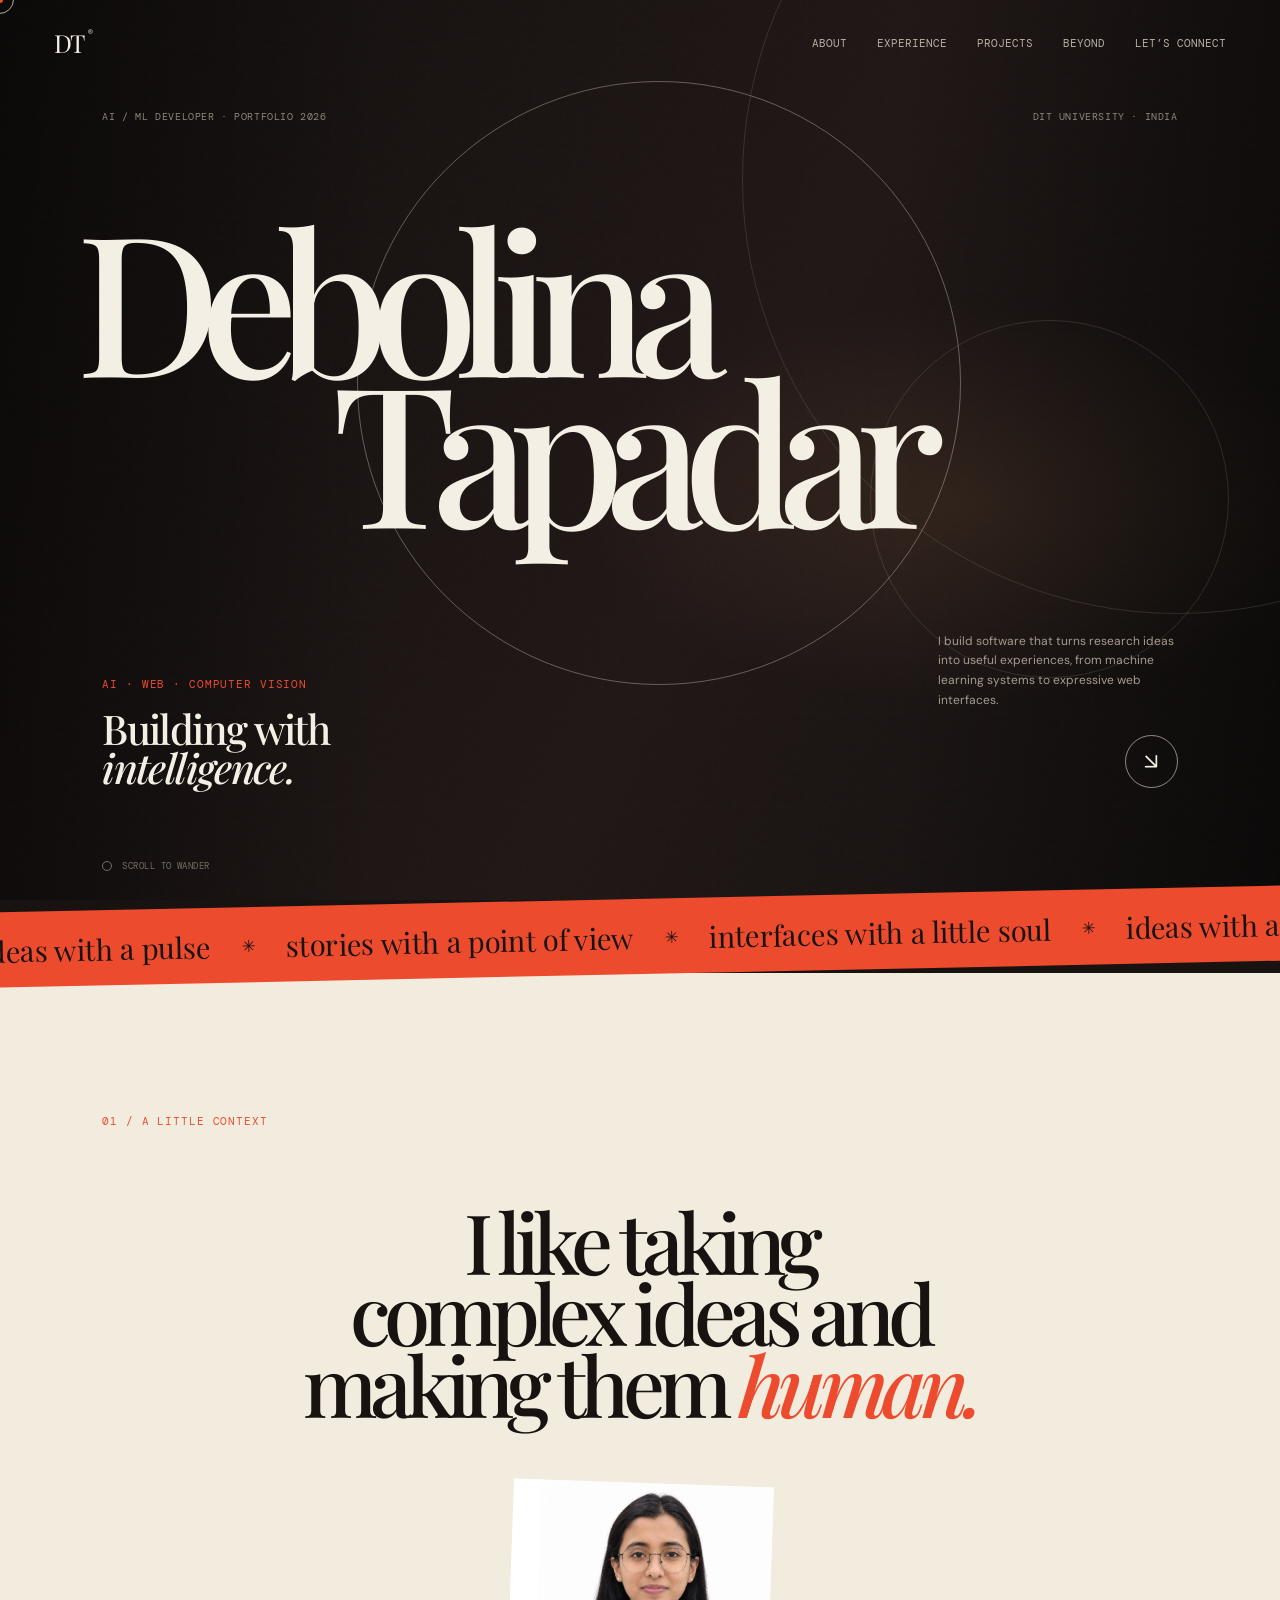
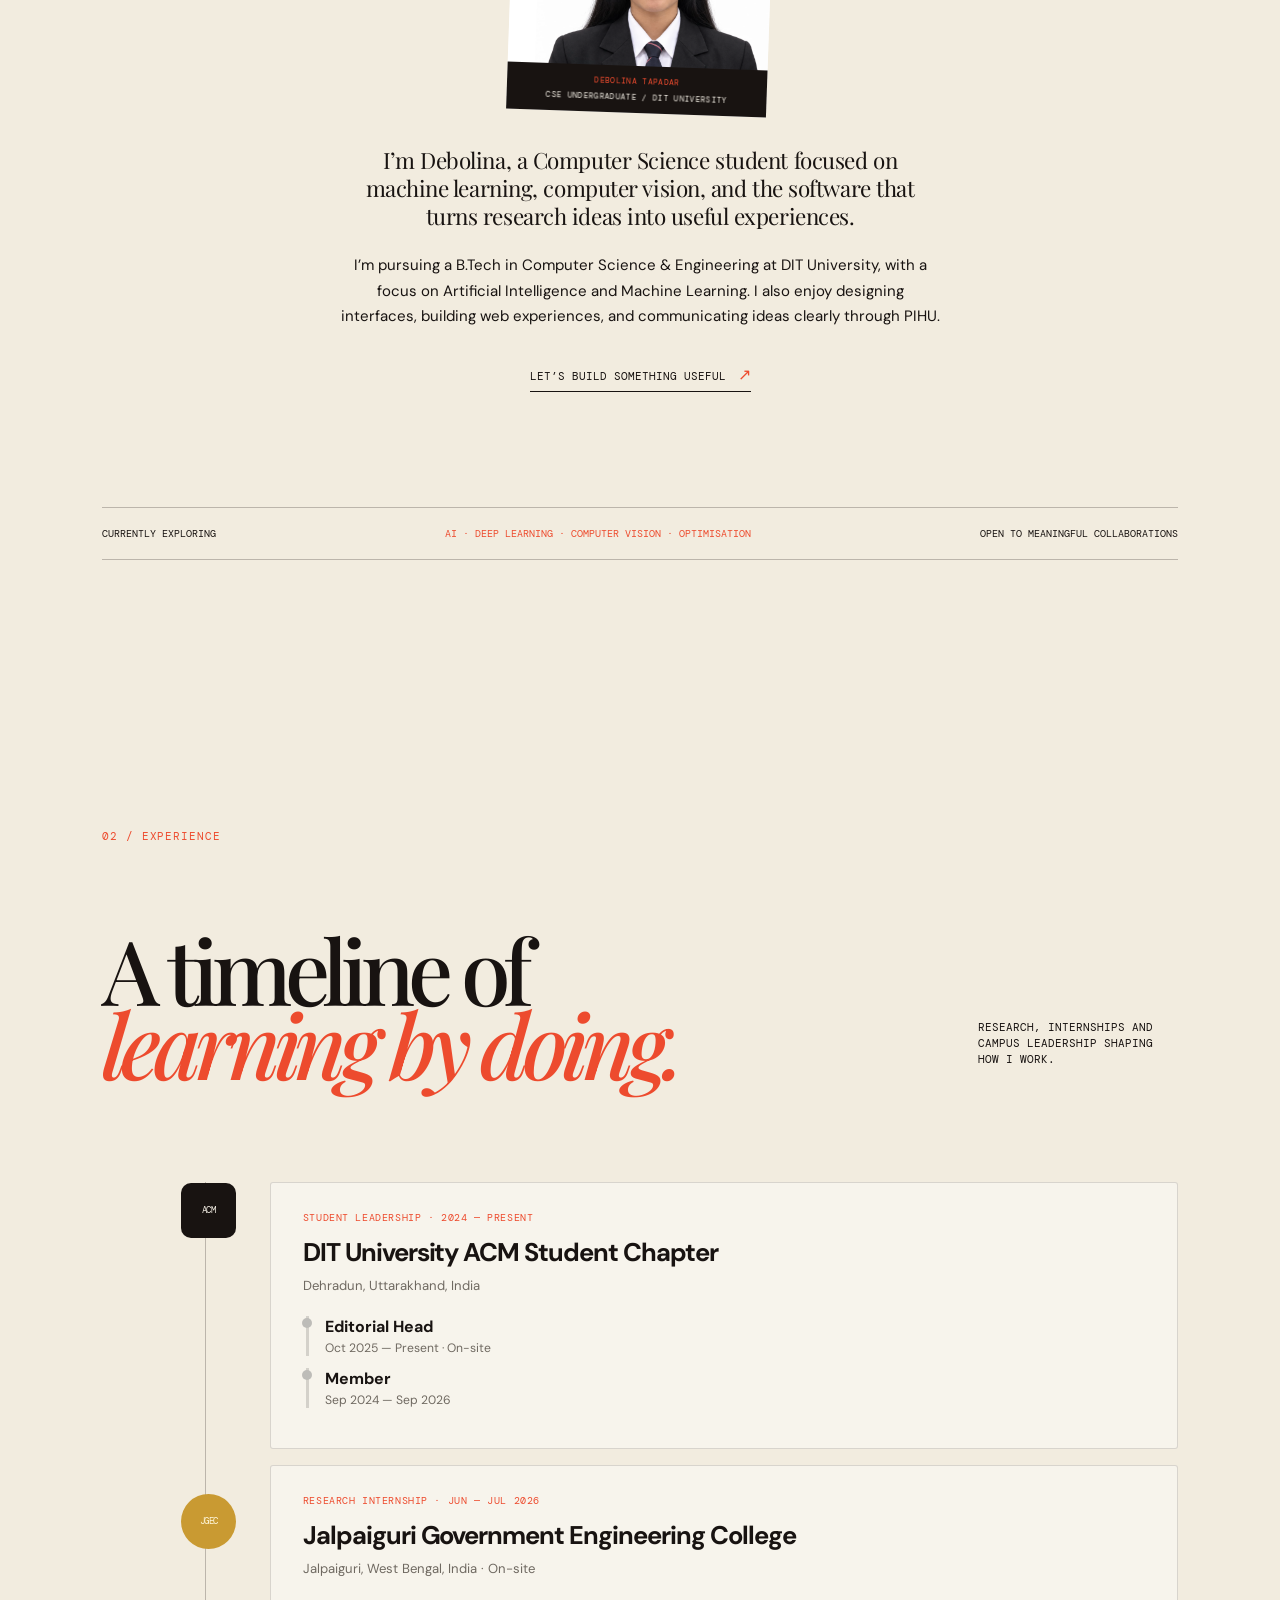
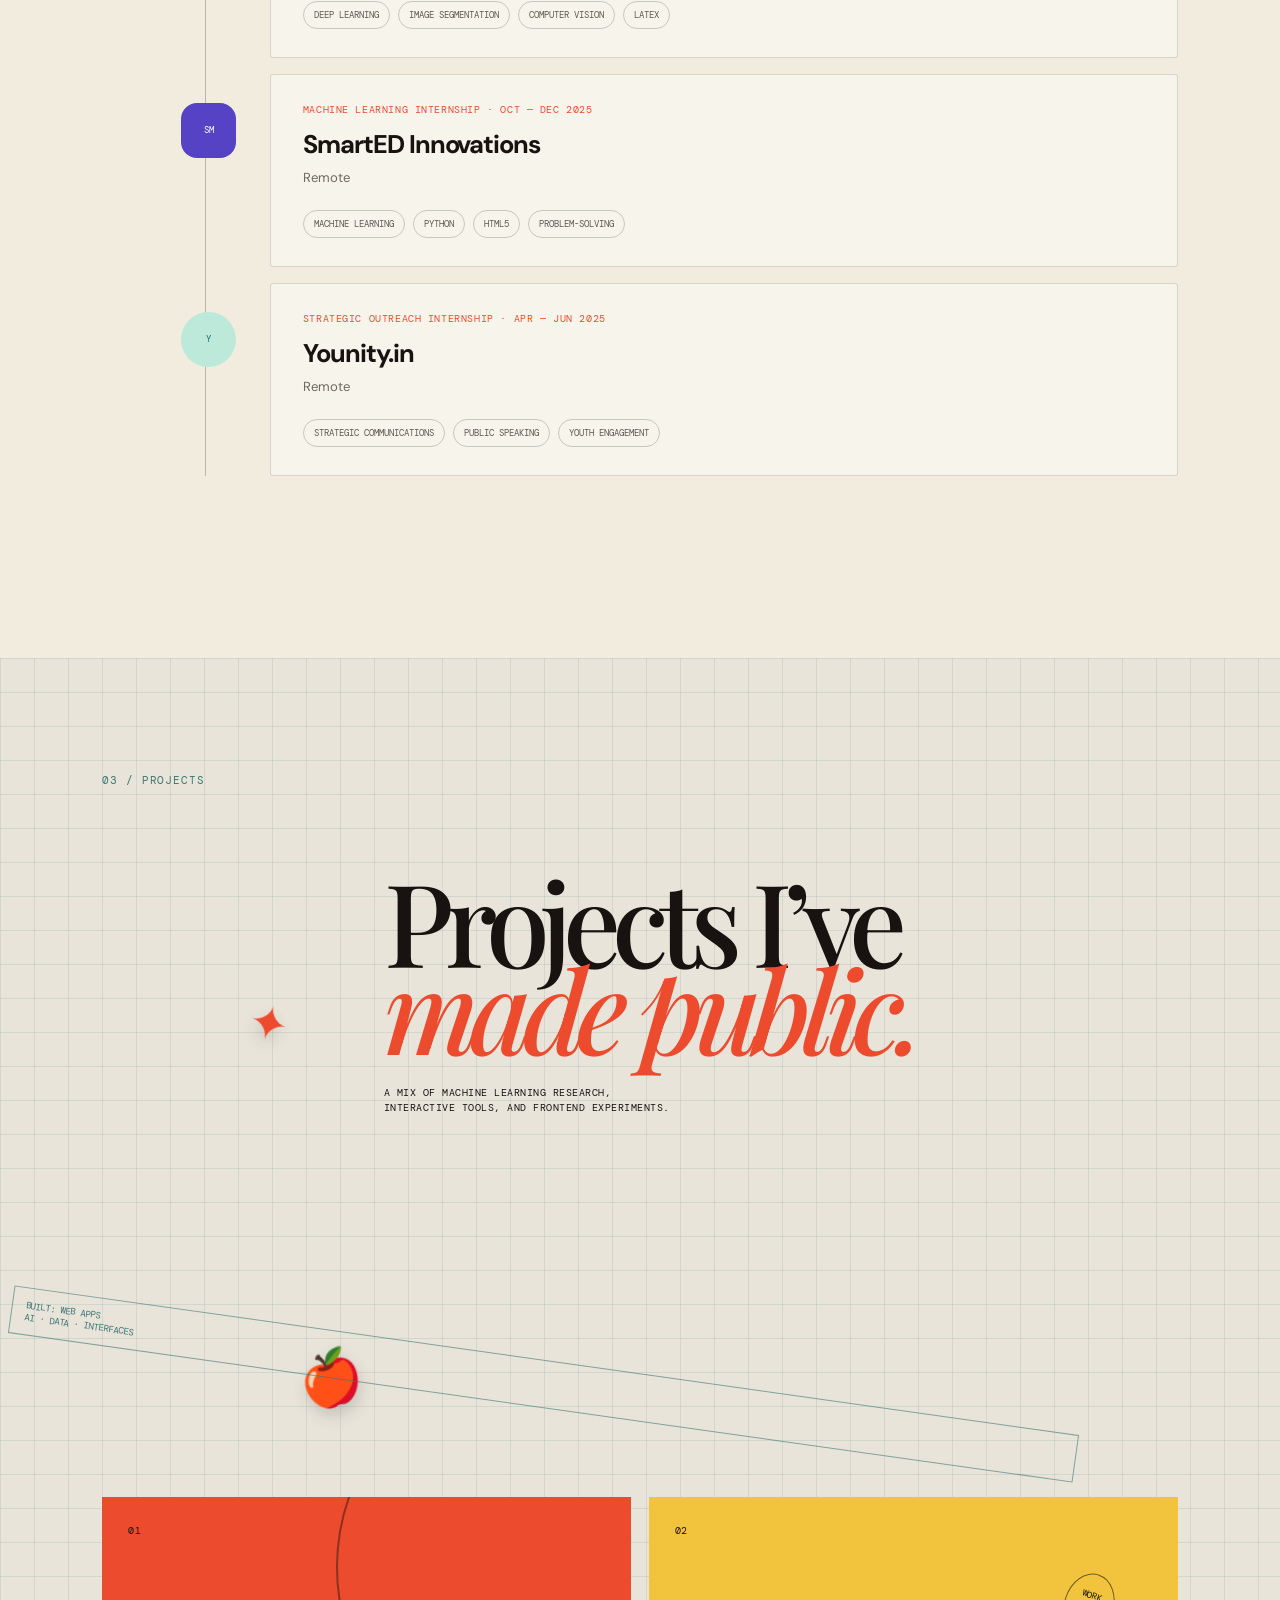
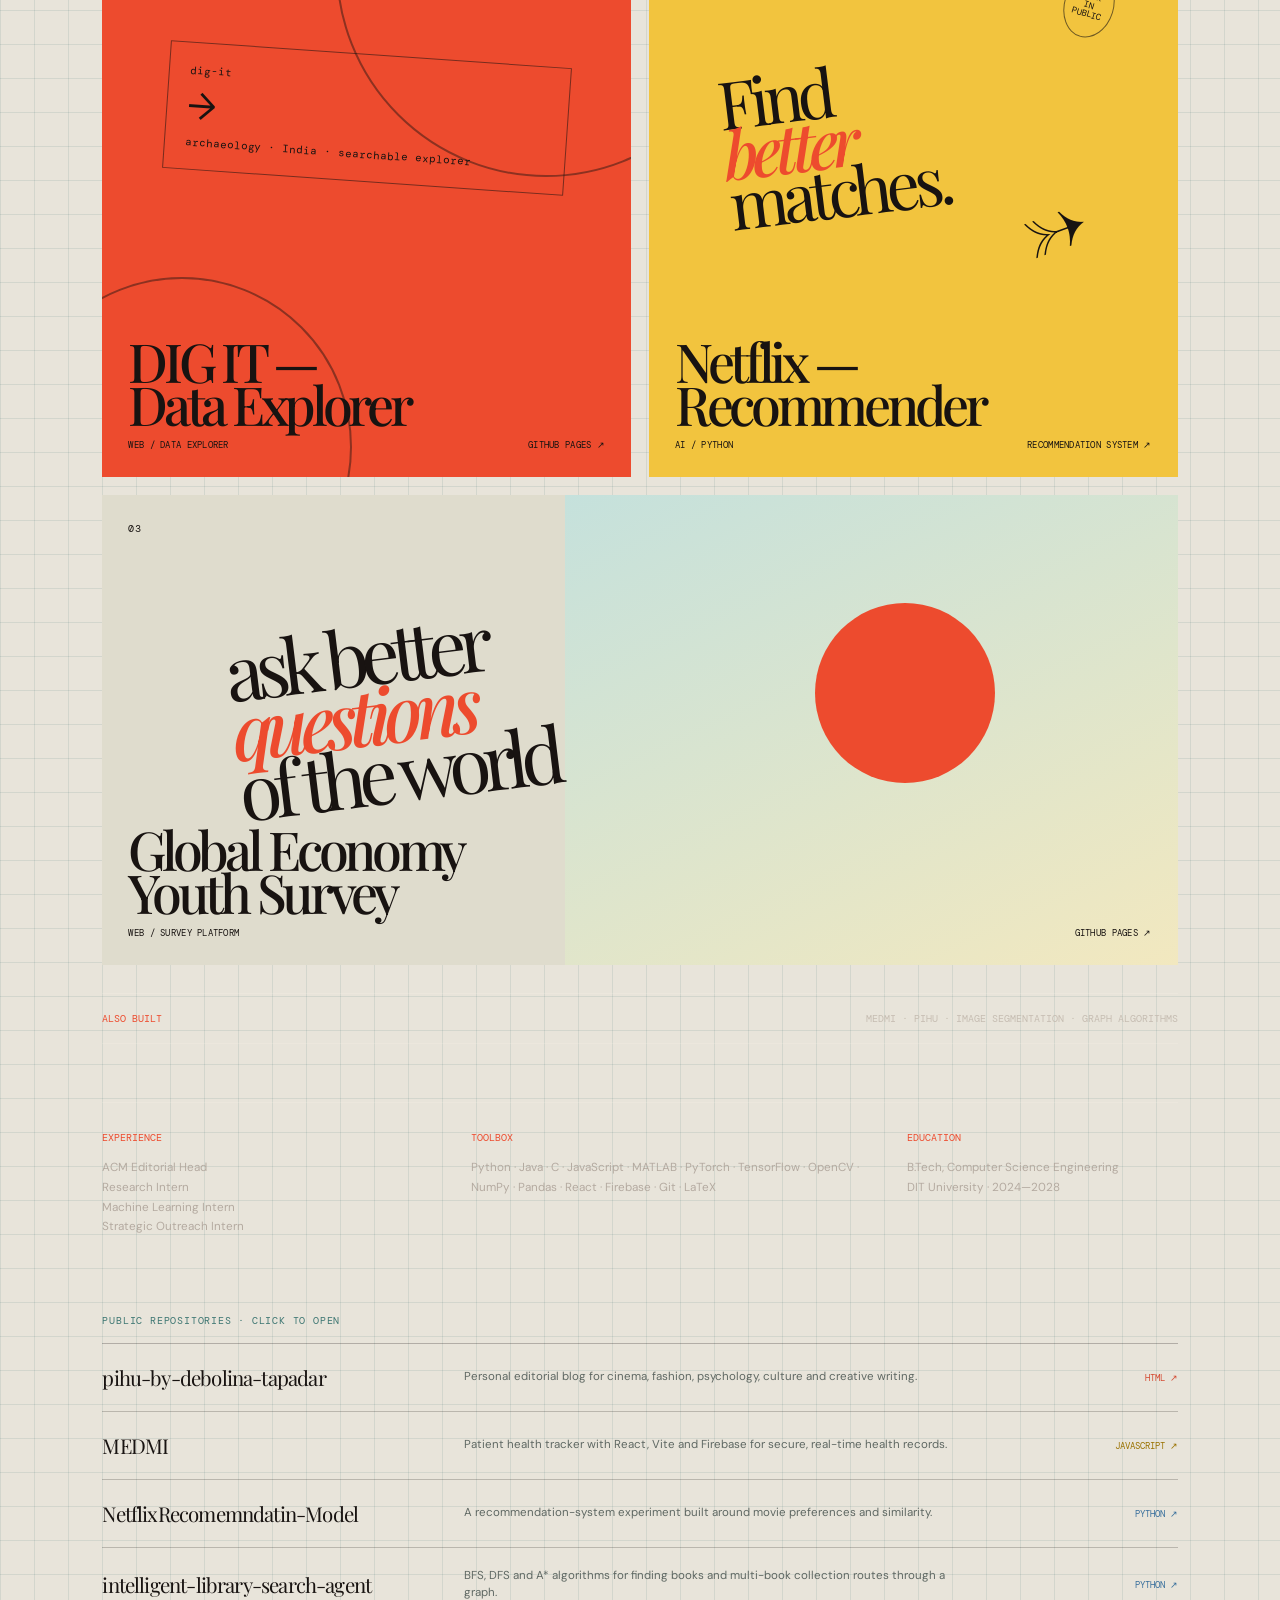
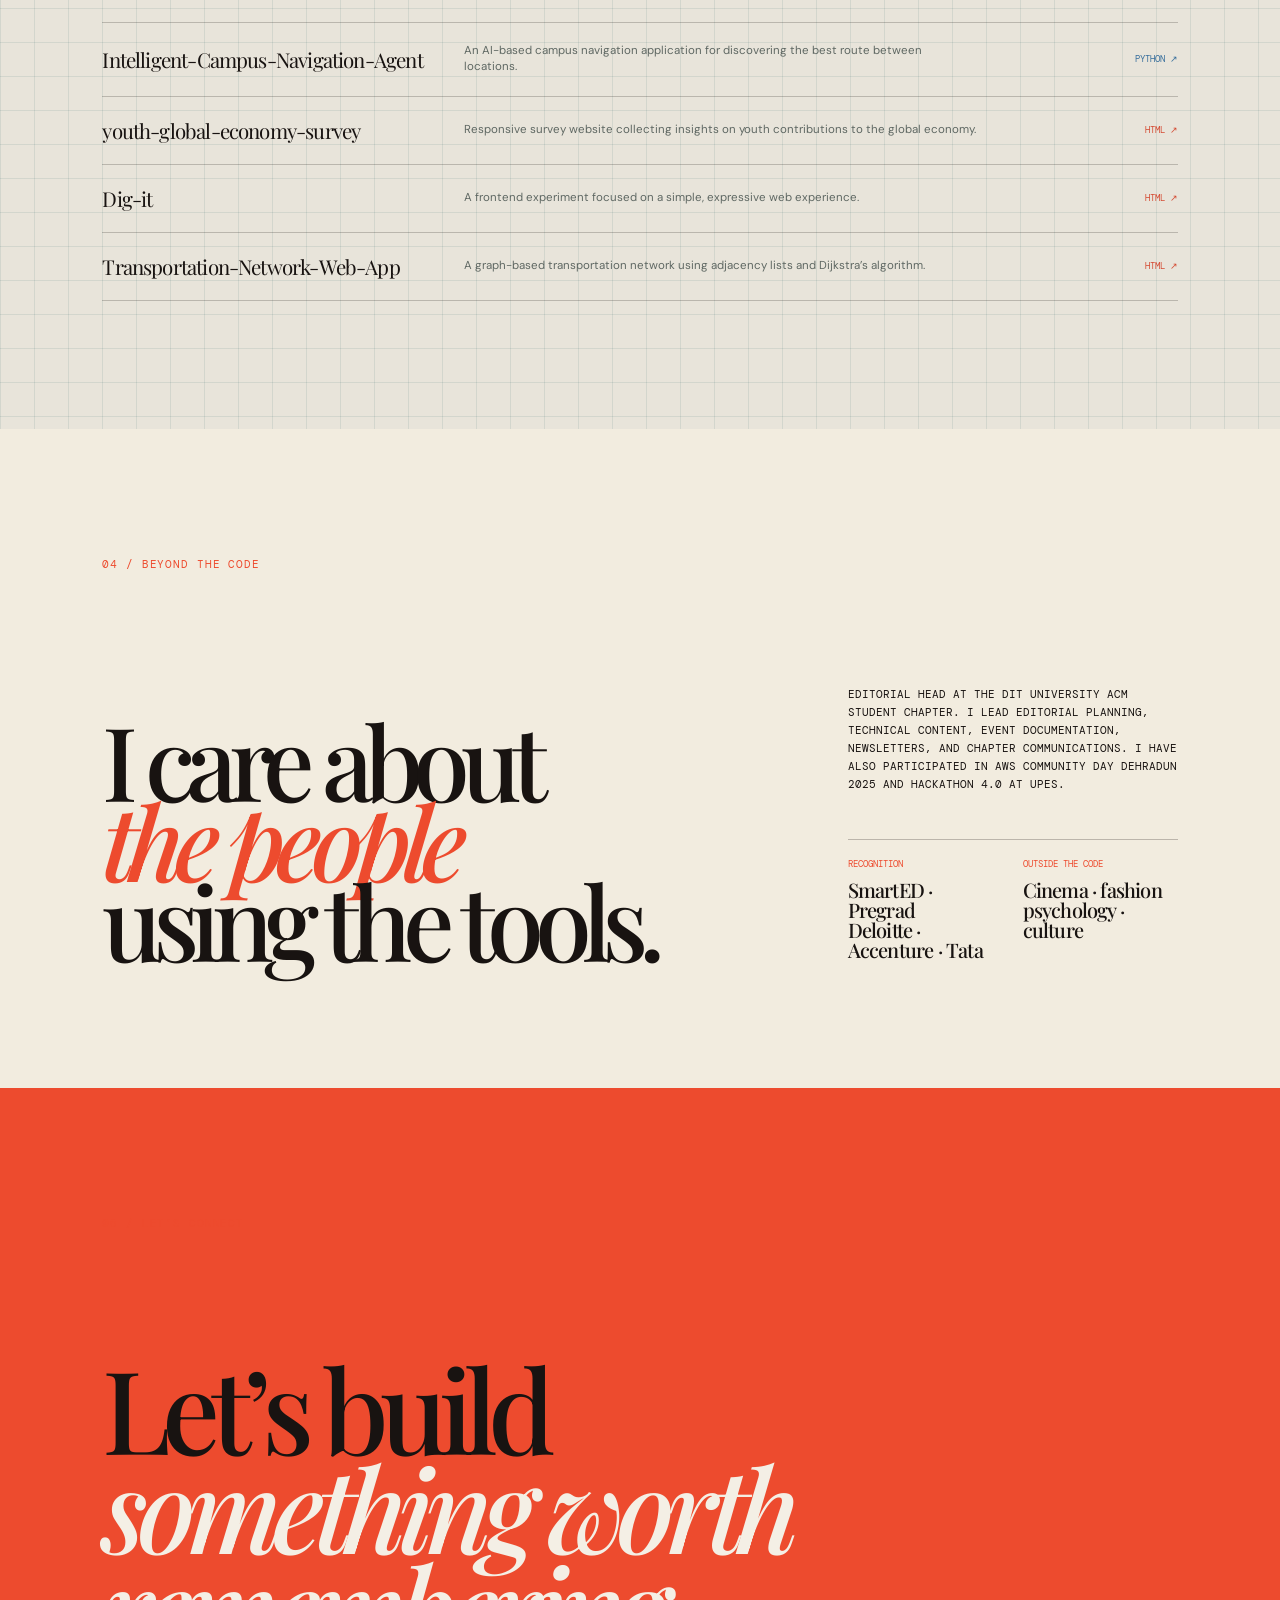
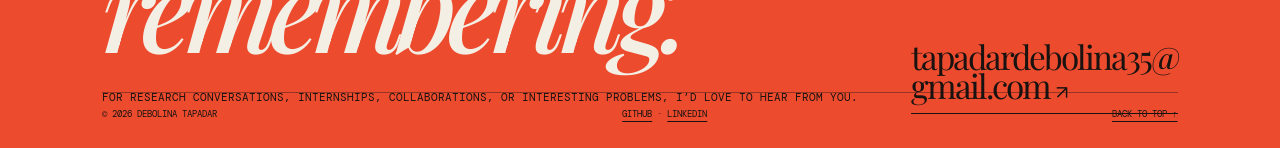
==== commit bffa558b: "Add files via upload" ====
--- a/index.html
+++ b/index.html
@@ -1,210 +1,202 @@
 <!doctype html>
 <html lang="en">
-<head>
-  <meta charset="UTF-8" />
-  <meta name="viewport" content="width=device-width, initial-scale=1.0" />
-  <meta name="description" content="Debolina Tapadar — AI/ML-focused Computer Science student portfolio." />
-  <title>Debolina Tapadar | AI/ML Developer</title>
-  <link rel="preconnect" href="https://fonts.googleapis.com">
-  <link rel="preconnect" href="https://fonts.gstatic.com" crossorigin>
-  <link href="https://fonts.googleapis.com/css2?family=DM+Mono:wght@400;500&family=Manrope:wght@400;500;600;700;800&display=swap" rel="stylesheet">
-  <style>
-    :root {
-      --bg: #080a0d;
-      --surface: #0f1318;
-      --surface-2: #151b22;
-      --border: #26313c;
-      --text: #edf2f2;
-      --muted: #8b98a4;
-      --accent: #d8b27c;
-      --accent-2: #c79bbd;
-      --mono: "DM Mono", monospace;
-      --sans: "Manrope", sans-serif;
-      --max: 1180px;
-    }
-
-    * { box-sizing: border-box; }
-    html { scroll-behavior: smooth; }
-    body { margin: 0; background: var(--bg); color: var(--text); font-family: var(--sans); line-height: 1.65; }
-    body::selection { background: var(--accent); color: #0d0716; }
-    a { color: inherit; }
-    .container { width: min(var(--max), calc(100% - 40px)); margin: auto; }
-    .mono { font-family: var(--mono); }
-
-    .nav { position: sticky; top: 0; z-index: 10; border-bottom: 1px solid rgba(38,49,60,.8); background: rgba(8,10,13,.86); backdrop-filter: blur(16px); }
-    .nav-inner { height: 72px; display: flex; align-items: center; justify-content: space-between; }
-    .logo { font-weight: 800; text-decoration: none; letter-spacing: -.07em; font-size: 1.25rem; }
-    .logo span { color: var(--accent); }
-    .nav-links { display: flex; gap: 26px; align-items: center; }
-    .nav-links a { color: var(--muted); text-decoration: none; font-family: var(--mono); font-size: .72rem; }
-    .nav-links a:hover { color: var(--accent); }
-    .nav-cta { border: 1px solid var(--accent); color: var(--accent) !important; padding: 8px 12px; }
-
-    .hero { min-height: 770px; display: grid; align-items: center; padding: 100px 0 120px; position: relative; overflow: hidden; }
-    .hero::before { content: ""; position: absolute; width: 600px; height: 600px; right: -180px; top: -150px; border-radius: 50%; background: radial-gradient(circle, rgba(99,184,255,.14), transparent 68%); pointer-events: none; }
-    .hero-grid { display: grid; grid-template-columns: 1.05fr .95fr; gap: 70px; align-items: end; }
-    .status { display: inline-flex; align-items: center; gap: 9px; color: var(--accent); font: .72rem var(--mono); margin-bottom: 26px; }
-    .status i { width: 8px; height: 8px; border-radius: 50%; background: var(--accent); box-shadow: 0 0 14px var(--accent); }
-    h1 { font-size: clamp(3.8rem, 9vw, 8.5rem); line-height: .9; letter-spacing: -.105em; margin: 0; max-width: 750px; }
-    h1 em { color: var(--accent); font-style: normal; }
-    .hero-sub { color: var(--muted); max-width: 590px; font-size: 1.08rem; margin: 32px 0 0; }
-    .hero-actions { display: flex; flex-wrap: wrap; gap: 12px; margin-top: 34px; }
-    .button { display: inline-flex; align-items: center; gap: 10px; text-decoration: none; padding: 13px 17px; border: 1px solid var(--border); font: .74rem var(--mono); transition: .2s ease; }
-    .button.primary { background: var(--accent); border-color: var(--accent); color: #0d0716; }
-    .button:hover { transform: translateY(-3px); border-color: var(--accent); }
-    .hero-card { background: linear-gradient(145deg, var(--surface-2), var(--surface)); border: 1px solid var(--border); padding: 25px; position: relative; }
-    .hero-card::before { content: "01 / PROFILE"; position: absolute; right: 20px; top: 18px; color: var(--accent-2); font: .63rem var(--mono); }
-    .hero-card h2 { margin: 32px 0 24px; font-size: 1.2rem; }
-    .photo-wrap { position: relative; margin-bottom: 24px; }
-    .profile-photo { width: 100%; aspect-ratio: 1 / 1.08; object-fit: cover; object-position: center top; display: block; filter: saturate(.72) contrast(1.04); border: 1px solid #443c42; }
-    .photo-wrap::after { content: "DEBOLINA TAPADAR"; position: absolute; left: 14px; bottom: 12px; color: #fff; font: .58rem var(--mono); letter-spacing: .13em; text-shadow: 0 1px 8px #000; }
-    .profile-row { display: flex; justify-content: space-between; gap: 20px; border-top: 1px solid var(--border); padding: 14px 0; font-size: .84rem; }
-    .profile-row span:first-child { color: var(--muted); }
-    .profile-row span:last-child { text-align: right; }
-
-    section { padding: 110px 0; border-top: 1px solid var(--border); }
-    .section-head { display: flex; justify-content: space-between; gap: 30px; align-items: end; margin-bottom: 48px; }
-    .section-index { color: var(--accent); font: .7rem var(--mono); }
-    h2 { font-size: clamp(2rem, 4vw, 3.6rem); line-height: 1; letter-spacing: -.08em; margin: 0; }
-    .section-note { color: var(--muted); max-width: 390px; margin: 0; font-size: .9rem; }
-
-    .about-grid { display: grid; grid-template-columns: .8fr 1.2fr; gap: 90px; }
-    .about-lead { font-size: clamp(1.5rem, 3vw, 2.35rem); letter-spacing: -.06em; line-height: 1.18; margin: 0; }
-    .about-copy { color: var(--muted); max-width: 620px; }
-    .facts { display: grid; grid-template-columns: repeat(3, 1fr); gap: 12px; margin-top: 38px; }
-    .fact { background: var(--surface); border: 1px solid var(--border); padding: 18px; }
-    .fact strong { display: block; color: var(--accent); font-size: 1.3rem; }
-    .fact span { color: var(--muted); font: .68rem var(--mono); }
-
-    .project-grid { display: grid; grid-template-columns: repeat(2, 1fr); gap: 16px; }
-    .project { background: var(--surface); border: 1px solid var(--border); padding: 26px; min-height: 310px; display: flex; flex-direction: column; justify-content: space-between; transition: .25s ease; }
-    .project:hover { border-color: var(--accent-2); transform: translateY(-5px); }
-    .project-top { display: flex; justify-content: space-between; gap: 20px; }
-    .project-number { color: var(--accent); font: .7rem var(--mono); }
-    .project-type { color: var(--muted); font: .65rem var(--mono); text-transform: uppercase; }
-    .project h3 { font-size: 1.5rem; letter-spacing: -.06em; margin: 42px 0 12px; }
-    .project p { color: var(--muted); font-size: .88rem; margin: 0; }
-    .project-foot { display: flex; justify-content: space-between; gap: 20px; align-items: end; margin-top: 30px; }
-    .stack { color: var(--accent-2); font: .68rem var(--mono); max-width: 65%; }
-    .project-links { display: flex; gap: 12px; }
-    .project-links a { color: var(--text); font: .68rem var(--mono); text-decoration: none; border-bottom: 1px solid var(--accent); }
-
-    .skill-layout { display: grid; grid-template-columns: .75fr 1.25fr; gap: 80px; }
-    .skill-intro { color: var(--muted); max-width: 350px; }
-    .skill-list { display: grid; grid-template-columns: repeat(2, 1fr); border-top: 1px solid var(--border); }
-    .skill { padding: 20px 0; border-bottom: 1px solid var(--border); }
-    .skill:nth-child(odd) { margin-right: 35px; }
-    .skill h3 { color: var(--accent); font: .72rem var(--mono); text-transform: uppercase; margin: 0 0 10px; }
-    .skill p { margin: 0; color: var(--muted); font-size: .86rem; }
-    .learning { margin-top: 42px; padding: 24px; border: 1px solid var(--border); background: linear-gradient(135deg, rgba(216,178,124,.08), rgba(199,155,189,.07)); }
-    .learning h3 { margin: 0 0 8px; color: var(--accent); font: .72rem var(--mono); text-transform: uppercase; letter-spacing: .08em; }
-    .learning p { margin: 0; color: var(--muted); font-size: .88rem; }
-    .learning-tags { display: flex; flex-wrap: wrap; gap: 8px; margin-top: 16px; }
-    .learning-tags span { border: 1px solid var(--accent-2); color: var(--accent-2); padding: 6px 10px; font: .68rem var(--mono); }
-
-    .career-list { border-top: 1px solid var(--border); }
-    .career { display: grid; grid-template-columns: 180px 1fr; gap: 40px; padding: 28px 0; border-bottom: 1px solid var(--border); }
-    .career-date { color: var(--accent); font: .7rem var(--mono); }
-    .career h3 { margin: 0 0 5px; font-size: 1.2rem; letter-spacing: -.04em; }
-    .career-org { color: var(--accent-2); font: .72rem var(--mono); }
-    .career ul { color: var(--muted); margin: 14px 0 0; padding-left: 18px; font-size: .88rem; }
-
-    .split-section { display: grid; grid-template-columns: 1fr 1fr; gap: 16px; }
-    .panel { background: var(--surface); border: 1px solid var(--border); padding: 28px; }
-    .panel h3 { color: var(--accent); font: .72rem var(--mono); text-transform: uppercase; margin: 0 0 20px; }
-    .panel ul { color: var(--muted); margin: 0; padding-left: 18px; font-size: .88rem; }
-    .panel li { margin-bottom: 10px; }
-
-    .contact { background: var(--accent); color: #0d0716; border-top: 0; }
-    .contact h2 { max-width: 670px; }
-    .contact p { max-width: 520px; margin: 24px 0 30px; }
-    .contact .button { border-color: #0d0716; color: #0d0716; }
-    .contact .button:hover { background: #0d0716; color: var(--accent); }
-    footer { padding: 28px 0; color: var(--muted); font: .7rem var(--mono); border-top: 1px solid var(--border); }
-    .footer-inner { display: flex; justify-content: space-between; gap: 20px; }
-
-    @media (max-width: 800px) {
-      .nav-links a:not(.nav-cta) { display: none; }
-      .hero { min-height: auto; padding: 90px 0; }
-      .hero-grid,.about-grid,.skill-layout,.split-section { grid-template-columns: 1fr; gap: 45px; }
-      .project-grid { grid-template-columns: 1fr; }
-      .section-head { display: block; }
-      .section-note { margin-top: 20px; }
-    }
-    @media (max-width: 520px) {
-      .container { width: min(var(--max), calc(100% - 28px)); }
-      section { padding: 78px 0; }
-      h1 { font-size: 4rem; }
-      .facts,.skill-list { grid-template-columns: 1fr; }
-      .skill:nth-child(odd) { margin-right: 0; }
-      .career { grid-template-columns: 1fr; gap: 10px; }
-      .project-foot,.footer-inner { display: block; }
-      .stack { max-width: none; margin-bottom: 20px; }
-    }
-  </style>
-</head>
-<body>
-  <header class="nav">
-    <div class="container nav-inner">
-      <a class="logo" href="#top">DT<span>.</span></a>
-      <nav class="nav-links" aria-label="Primary navigation">
-        <a href="#about">About</a><a href="#work">Work</a><a href="#skills">Skills</a><a href="#journey">Journey</a><a class="nav-cta" href="#contact">Let's talk ↗</a>
+  <head>
+    <meta charset="UTF-8" />
+    <meta name="viewport" content="width=device-width, initial-scale=1.0" />
+    <meta name="theme-color" content="#171311" />
+    <meta name="description" content="Debolina Tapadar — AI/ML-focused Computer Science student portfolio." />
+    <title>Debolina Tapadar | AI/ML Developer</title>
+    <link rel="stylesheet" href="styles.css" />
+  </head>
+  <body>
+    <div class="cursor-dot" aria-hidden="true"></div>
+    <div class="cursor-ring" aria-hidden="true"></div>
+
+    <header class="site-header">
+      <a class="wordmark" href="#top" aria-label="Debolina Tapadar home">DT<span>®</span></a>
+      <nav class="nav" aria-label="Main navigation">
+        <a href="#about">About</a>
+        <a href="#experience">Experience</a>
+        <a href="#work">Projects</a>
+        <a href="#notes">Beyond</a>
+        <a href="#contact">Let’s connect</a>
       </nav>
-    </div>
-  </header>
-
-  <main id="top">
-    <section class="hero">
-      <div class="container hero-grid">
-        <div>
-          <div class="status"><i></i> OPEN TO LEARNING &amp; COLLABORATION</div>
-          <h1>Building with<br><em>intelligence.</em></h1>
-          <p class="hero-sub">I’m Debolina, a Computer Science student focused on machine learning, computer vision, and the software that turns research ideas into useful experiences.</p>
-          <div class="hero-actions"><a class="button primary" href="#work">Explore my work ↓</a><a class="button" href="resume.pdf">Download résumé ↗</a></div>
-        </div>
-        <aside class="hero-card">
-          <div class="photo-wrap"><img class="profile-photo" src="debolina-profile-photo.png" alt="Debolina Tapadar in formal attire"></div>
-          <div class="mono" style="color:var(--muted);font-size:.7rem;">debolina.tapadar / portfolio</div>
-          <h2>Student researcher<br>&amp; builder.</h2>
-          <div class="profile-row"><span>Degree</span><span>B.Tech CSE</span></div>
-          <div class="profile-row"><span>Focus</span><span>AI / ML</span></div>
-          <div class="profile-row"><span>University</span><span>DIT University</span></div>
-          <div class="profile-row"><span>Based in</span><span>Dehradun, India</span></div>
-        </aside>
+      <button class="menu-button" aria-label="Toggle menu" aria-expanded="false"><span></span><span></span></button>
+    </header>
+
+    <main id="top">
+      <section class="hero section-pad">
+        <div class="hero-grain"></div>
+        <div class="hero-orbit orbit-one"></div>
+        <div class="hero-orbit orbit-two"></div>
+        <div class="hero-topline"><span>AI / ML Developer · Portfolio 2026</span><span>DIT University · India</span></div>
+        <div class="hero-name" aria-label="Debolina Tapadar">
+          <span>Debolina</span>
+          <span class="hero-name-indent">Tapadar</span>
+        </div>
+        <div class="hero-bottomline">
+          <div class="hero-intro">
+            <p class="eyebrow">AI · web · computer vision</p>
+            <h1>Building with<br /><em>intelligence.</em></h1>
+          </div>
+          <div class="hero-side-note">
+            <p>I build software that turns research ideas into useful experiences, from machine learning systems to expressive web interfaces.</p>
+            <a class="round-arrow" href="#work" aria-label="Scroll to selected work">↘</a>
+          </div>
+        </div>
+        <div class="scroll-cue"><span></span> Scroll to wander</div>
+      </section>
+
+      <div class="ticker" aria-label="Portfolio themes">
+        <div class="ticker-track">
+          <span>ideas with a pulse</span><b>✳</b><span>stories with a point of view</span><b>✳</b><span>interfaces with a little soul</span><b>✳</b>
+          <span>ideas with a pulse</span><b>✳</b><span>stories with a point of view</span><b>✳</b><span>interfaces with a little soul</span><b>✳</b>
+        </div>
       </div>
-    </section>
-
-    <section id="about">
-      <div class="container">
-        <div class="section-head"><div><div class="section-index">01 — ABOUT</div><h2>Curious by default.</h2></div><p class="section-note">A technical foundation, a research mindset, and a strong interest in how people experience technology.</p></div>
-        <div class="about-grid">
-          <p class="about-lead">I like turning difficult questions into things that can be tested, measured, and improved.</p>
-          <div class="about-copy"><p>I’m pursuing a B.Tech in Computer Science &amp; Engineering at DIT University, with a focus on Artificial Intelligence and Machine Learning. My current work sits around deep learning, medical image segmentation, computer vision, and optimisation.</p><p>I also enjoy the product side of technology: designing interfaces, building web experiences, and communicating ideas clearly. Outside engineering, I write about cinema, fashion, psychology, and culture through PIHU.</p></div>
-        </div>
-        <div class="facts"><div class="fact"><strong>AI/ML</strong><span>PRIMARY FOCUS</span></div><div class="fact"><strong>2024–28</strong><span>B.TECH CSE</span></div><div class="fact"><strong>06+</strong><span>SELECTED PROJECTS</span></div></div>
-      </div>
-    </section>
-
-    <section id="work">
-      <div class="container"><div class="section-head"><div><div class="section-index">02 — SELECTED WORK</div><h2>Things I’ve built.</h2></div><p class="section-note">A mix of machine learning research, interactive tools, and frontend experiments.</p></div>
-        <div class="project-grid">
-          <article class="project"><div><div class="project-top"><span class="project-number">01</span><span class="project-type">Web / Data Explorer</span></div><h3>DIG IT</h3><p>An interactive explorer for archaeological excavation sites across India, searchable by state, period, and historical term.</p></div><div class="project-foot"><span class="stack">HTML5 · CSS · VANILLA JAVASCRIPT</span><div class="project-links"><a href="https://github.com/debolinatapadar/Dig-it" target="_blank" rel="noopener">GitHub ↗</a><a href="https://debolinatapadar.github.io/Dig-it/" target="_blank" rel="noopener">Live ↗</a></div></div></article>
-          <article class="project"><div><div class="project-top"><span class="project-number">02</span><span class="project-type">Recommendation Systems</span></div><h3>Netflix recommender</h3><p>A content-based recommendation system using genre and director overlap, TF-IDF, cosine similarity, and an interactive rating flow.</p></div><div class="project-foot"><span class="stack">PYTHON · TF-IDF · COSINE SIMILARITY</span><div class="project-links"><a href="https://github.com/debolinatapadar/NetflixRecoomendatin-Model" target="_blank" rel="noopener">GitHub ↗</a></div></div></article>
-          <article class="project"><div><div class="project-top"><span class="project-number">03</span><span class="project-type">Product / Health Tech</span></div><h3>MEDMI</h3><p>A responsive personal health tracker for prescriptions, reports, allergies, and emergency information.</p></div><div class="project-foot"><span class="stack">REACT · FIREBASE · JAVASCRIPT</span><div class="project-links"><a href="https://github.com/debolinatapadar/MEDMI" target="_blank" rel="noopener">GitHub ↗</a></div></div></article>
-          <article class="project"><div><div class="project-top"><span class="project-number">04</span><span class="project-type">Editorial / Web</span></div><h3>PIHU</h3><p>An independent editorial space for articles, poems, observations, and writing about cinema, culture, fashion, and psychology.</p></div><div class="project-foot"><span class="stack">HTML · CSS · JAVASCRIPT · GITHUB PAGES</span><div class="project-links"><a href="https://github.com/debolinatapadar/pihu-by-debolina-tapadar" target="_blank" rel="noopener">GitHub ↗</a></div></div></article>
-          <article class="project"><div><div class="project-top"><span class="project-number">05</span><span class="project-type">Web / Survey</span></div><h3>Global economy youth survey</h3><p>A responsive survey experience exploring youth perspectives on the global economy through structured content and interactive UI.</p></div><div class="project-foot"><span class="stack">HTML · CSS · JAVASCRIPT · RESPONSIVE DESIGN</span><div class="project-links"><a href="https://github.com/debolinatapadar/youth-global-economy-survey" target="_blank" rel="noopener">GitHub ↗</a></div></div></article>
-        </div>
-      </div>
-    </section>
-
-    <section id="skills"><div class="container"><div class="section-head"><div><div class="section-index">03 — TOOLKIT</div><h2>Learning in public.</h2></div><p class="section-note">The tools and concepts I use to move from an idea to a working prototype.</p></div><div class="skill-layout"><p class="skill-intro">My strongest interest is the full path from data and model to application: understanding the problem, building the system, and making the result usable.</p><div><div class="skill-list"><div class="skill"><h3>Programming</h3><p>Python · Java · C · JavaScript · MATLAB</p></div><div class="skill"><h3>AI &amp; ML</h3><p>Machine learning · Deep learning · Computer vision · Image segmentation</p></div><div class="skill"><h3>Frameworks</h3><p>PyTorch · TensorFlow · OpenCV · NumPy · Pandas</p></div><div class="skill"><h3>Web</h3><p>HTML · CSS · JavaScript · React · Firebase</p></div><div class="skill"><h3>Optimisation</h3><p>Ant Colony · Differential Evolution · Grey Wolf Optimisation</p></div><div class="skill"><h3>Workflow</h3><p>Git · GitHub · VS Code · LaTeX · Overleaf</p></div></div><div class="learning"><h3>Currently learning</h3><p>Exploring tools and concepts that I’m actively building confidence with.</p><div class="learning-tags"><span>LangChain</span><span>Generative AI</span><span>LLM applications</span></div></div></div></div></div></section>
-
-    <section id="journey"><div class="container"><div class="section-head"><div><div class="section-index">04 — JOURNEY</div><h2>Experience that compounds.</h2></div><p class="section-note">Research, internships, and campus leadership shaping how I work.</p></div><div class="career-list"><article class="career"><div class="career-date">JUN — JUL 2026</div><div><h3>Research Intern</h3><div class="career-org">JALPAIGURI GOVERNMENT ENGINEERING COLLEGE · ON-SITE</div><ul><li>Worked on medical image segmentation research using U-Net-family architectures and evaluation practices.</li><li>Applied LaTeX for technical documentation and reporting.</li></ul></div></article><article class="career"><div class="career-date">OCT — DEC 2025</div><div><h3>Machine Learning Intern</h3><div class="career-org">SMARTED INNOVATIONS · REMOTE</div><ul><li>Worked across data preprocessing, model implementation, and evaluation.</li><li>Strengthened practical understanding of supervised learning workflows.</li></ul></div></article><article class="career"><div class="career-date">APR — JUN 2025</div><div><h3>Strategic Outreach Intern</h3><div class="career-org">YOUNITY.IN</div><ul><li>Contributed to outreach initiatives supporting youth engagement and entrepreneurship.</li><li>Collaborated on community engagement activities and received a Certificate of Recognition.</li></ul></div></article></div></div></section>
-
-    <section><div class="container"><div class="section-head"><div><div class="section-index">05 — BEYOND THE NOTEBOOK</div><h2>More than a résumé.</h2></div><p class="section-note">The work around the work matters too.</p></div><div class="split-section"><div class="panel"><h3>Leadership</h3><ul><li>Editorial Head, DIT University ACM Student Chapter</li><li>Lead editorial planning, technical content, event documentation, newsletters, and chapter communications.</li><li>Member since September 2024; Editorial Head since October 2025.</li></ul></div><div class="panel"><h3>Certifications &amp; recognition</h3><ul><li>Machine Learning — SmartED Innovations</li><li>Artificial Intelligence &amp; Machine Learning — Pregrad</li><li>Data analytics and visualisation simulations — Deloitte, Accenture, Tata Group</li><li>Hackathon 4.0, UPES — Team Participant</li><li>AWS Community Day, Dehradun 2025 — Participant</li></ul></div></div></div></section>
-
-    <section class="contact" id="contact"><div class="container"><div class="section-index">06 — CONTACT</div><h2>Let’s build something<br>worth remembering.</h2><p>For research conversations, internships, collaborations, or interesting problems, I’d love to hear from you.</p><div class="hero-actions"><a class="button" href="mailto:tapadardebolina35@gmail.com">Email me ↗</a><a class="button" href="https://github.com/debolinatapadar" target="_blank" rel="noopener">GitHub ↗</a><a class="button" href="https://linkedin.com/in/debolina-tapadar" target="_blank" rel="noopener">LinkedIn ↗</a></div></div></section>
-  </main>
-  <footer><div class="container footer-inner"><span>© 2026 Debolina Tapadar</span><span>AI / ML · COMPUTER SCIENCE · DEHRADUN</span></div></footer>
-</body>
+
+      <section class="about section-pad" id="about">
+        <div class="section-label">01 / A little context</div>
+        <div class="about-grid reveal">
+          <h2>I like taking<br />complex ideas and<br />making them <em>human.</em></h2>
+          <div class="about-copy">
+            <figure class="profile-portrait">
+              <img src="profile.png" alt="Portrait of Debolina Tapadar" />
+              <figcaption><span>Debolina Tapadar</span><span>CSE undergraduate / DIT University</span></figcaption>
+            </figure>
+            <p class="lead">I’m Debolina, a Computer Science student focused on machine learning, computer vision, and the software that turns research ideas into useful experiences.</p>
+            <p>I’m pursuing a B.Tech in Computer Science &amp; Engineering at DIT University, with a focus on Artificial Intelligence and Machine Learning. I also enjoy designing interfaces, building web experiences, and communicating ideas clearly through PIHU.</p>
+            <a class="text-link" href="#contact">Let’s build something useful <span>↗</span></a>
+          </div>
+        </div>
+        <div class="about-ribbon reveal">
+          <span>Currently exploring</span>
+          <strong>AI · deep learning · computer vision · optimisation</strong>
+          <span>Open to meaningful collaborations</span>
+        </div>
+      </section>
+
+      <section class="experience section-pad" id="experience">
+        <div class="section-label">02 / Experience</div>
+        <div class="experience-intro reveal">
+          <h2>A timeline of<br /><em>learning by doing.</em></h2>
+          <p>Research, internships and campus leadership shaping how I work.</p>
+        </div>
+        <div class="experience-timeline reveal">
+          <article class="experience-item">
+            <div class="experience-marker marker-acm">ACM</div>
+            <div class="experience-main"><div class="experience-kicker">Student leadership · 2024 — Present</div><h3>DIT University ACM Student Chapter</h3><p class="experience-meta">Dehradun, Uttarakhand, India</p><div class="experience-line"><strong>Editorial Head</strong><span>Oct 2025 — Present · On-site</span></div><div class="experience-line"><strong>Member</strong><span>Sep 2024 — Sep 2026</span></div></div>
+          </article>
+          <article class="experience-item">
+            <div class="experience-marker marker-jgec">JGEC</div>
+            <div class="experience-main"><div class="experience-kicker">Research internship · Jun — Jul 2026</div><h3>Jalpaiguri Government Engineering College</h3><p class="experience-meta">Jalpaiguri, West Bengal, India · On-site</p><div class="experience-skills"><span>Deep Learning</span><span>Image Segmentation</span><span>Computer Vision</span><span>LaTeX</span></div></div>
+          </article>
+          <article class="experience-item">
+            <div class="experience-marker marker-smart">SM</div>
+            <div class="experience-main"><div class="experience-kicker">Machine learning internship · Oct — Dec 2025</div><h3>SmartED Innovations</h3><p class="experience-meta">Remote</p><div class="experience-skills"><span>Machine Learning</span><span>Python</span><span>HTML5</span><span>Problem-solving</span></div></div>
+          </article>
+          <article class="experience-item">
+            <div class="experience-marker marker-younity">Y</div>
+            <div class="experience-main"><div class="experience-kicker">Strategic outreach internship · Apr — Jun 2025</div><h3>Younity.in</h3><p class="experience-meta">Remote</p><div class="experience-skills"><span>Strategic Communications</span><span>Public Speaking</span><span>Youth engagement</span></div></div>
+          </article>
+        </div>
+      </section>
+
+      <section class="work projects-page brain section-pad" id="work">
+        <div class="brain-grid"></div>
+        <div class="section-label">03 / Projects</div>
+        <div class="brain-intro reveal">
+          <h2>Projects I’ve<br /><em>made public.</em></h2>
+          <p>A mix of machine learning research, interactive tools, and frontend experiments.</p>
+        </div>
+        <div class="floating-object object-star" aria-hidden="true">✦</div>
+        <div class="floating-object object-apple" aria-hidden="true">🍎</div>
+        <div class="floating-object object-shell" aria-hidden="true">◉</div>
+        <div class="brain-note note-one">built: web apps<br />AI · data · interfaces</div>
+
+        <div class="work-grid">
+          <article class="project project-coral reveal tilt-card">
+            <div class="project-number">01</div>
+            <div class="coral-shape shape-a"></div><div class="coral-shape shape-b"></div>
+            <div class="search-window"><span>dig-it</span><b>→</b><span>archaeology · India · searchable explorer</span></div>
+            <div class="project-meta"><span>Web / Data explorer</span><span>GitHub Pages ↗</span></div>
+            <h3>DIG IT —<br />Data Explorer</h3>
+          </article>
+
+          <article class="project project-paper reveal tilt-card">
+            <div class="project-number">02</div>
+            <div class="paper-stamp">WORK<br />IN<br />PUBLIC</div>
+            <div class="paper-copy">Find<br /><em>better</em><br />matches.</div>
+            <div class="paper-doodle">↗</div>
+            <div class="project-meta"><span>AI / Python</span><span>Recommendation system ↗</span></div>
+            <h3>Netflix —<br />Recommender</h3>
+          </article>
+
+          <article class="project project-wide reveal tilt-card">
+            <div class="project-number">03</div>
+            <div class="wide-sky"></div><div class="wide-sun"></div><div class="wide-scribble">ask better<br /><em>questions</em><br />of the world</div>
+            <div class="project-meta"><span>Web / Survey platform</span><span>GitHub Pages ↗</span></div>
+            <h3>Global Economy<br />Youth Survey</h3>
+          </article>
+        </div>
+        <div class="more-projects reveal"><span>Also built</span><strong>MEDMI · PIHU · image segmentation · graph algorithms</strong></div>
+        <div class="credentials reveal">
+          <div>
+            <span class="credential-label">Experience</span>
+            <p>ACM Editorial Head<br />Research Intern<br />Machine Learning Intern<br />Strategic Outreach Intern</p>
+          </div>
+          <div>
+            <span class="credential-label">Toolbox</span>
+            <p>Python · Java · C · JavaScript · MATLAB · PyTorch · TensorFlow · OpenCV · NumPy · Pandas · React · Firebase · Git · LaTeX</p>
+          </div>
+          <div>
+            <span class="credential-label">Education</span>
+            <p>B.Tech, Computer Science Engineering<br />DIT University · 2024—2028</p>
+          </div>
+        </div>
+        <div class="project-archive reveal">
+          <div class="project-archive-label">Public repositories · click to open</div>
+          <div class="repo-list">
+          <a class="repo-row" href="https://github.com/debolinatapadar/pihu-by-debolina-tapadar" target="_blank" rel="noreferrer"><span class="repo-name">pihu-by-debolina-tapadar</span><span class="repo-description">Personal editorial blog for cinema, fashion, psychology, culture and creative writing.</span><span class="repo-tag html-tag">HTML ↗</span></a>
+          <a class="repo-row" href="https://github.com/debolinatapadar/MEDMI" target="_blank" rel="noreferrer"><span class="repo-name">MEDMI</span><span class="repo-description">Patient health tracker with React, Vite and Firebase for secure, real-time health records.</span><span class="repo-tag js-tag">JavaScript ↗</span></a>
+          <a class="repo-row" href="https://github.com/debolinatapadar/NetflixRecomemndatin-Model" target="_blank" rel="noreferrer"><span class="repo-name">NetflixRecomemndatin-Model</span><span class="repo-description">A recommendation-system experiment built around movie preferences and similarity.</span><span class="repo-tag py-tag">Python ↗</span></a>
+          <a class="repo-row" href="https://github.com/debolinatapadar/intelligent-library-search-agent" target="_blank" rel="noreferrer"><span class="repo-name">intelligent-library-search-agent</span><span class="repo-description">BFS, DFS and A* algorithms for finding books and multi-book collection routes through a graph.</span><span class="repo-tag py-tag">Python ↗</span></a>
+          <a class="repo-row" href="https://github.com/debolinatapadar/Intelligent-Campus-Navigation-Agent" target="_blank" rel="noreferrer"><span class="repo-name">Intelligent-Campus-Navigation-Agent</span><span class="repo-description">An AI-based campus navigation application for discovering the best route between locations.</span><span class="repo-tag py-tag">Python ↗</span></a>
+          <a class="repo-row" href="https://github.com/debolinatapadar/youth-global-economy-survey" target="_blank" rel="noreferrer"><span class="repo-name">youth-global-economy-survey</span><span class="repo-description">Responsive survey website collecting insights on youth contributions to the global economy.</span><span class="repo-tag html-tag">HTML ↗</span></a>
+          <a class="repo-row" href="https://github.com/debolinatapadar/Dig-it" target="_blank" rel="noreferrer"><span class="repo-name">Dig-it</span><span class="repo-description">A frontend experiment focused on a simple, expressive web experience.</span><span class="repo-tag html-tag">HTML ↗</span></a>
+          <a class="repo-row" href="https://github.com/debolinatapadar/Transportation-Network-Web-App" target="_blank" rel="noreferrer"><span class="repo-name">Transportation-Network-Web-App</span><span class="repo-description">A graph-based transportation network using adjacency lists and Dijkstra’s algorithm.</span><span class="repo-tag html-tag">HTML ↗</span></a>
+          </div>
+        </div>
+      </section>
+
+      <section class="notes-page section-pad" id="notes">
+        <div class="section-label">04 / Beyond the code</div>
+        <div class="notes-layout reveal">
+          <div>
+            <h2>I care about<br /><em>the people</em><br />using the tools.</h2>
+          </div>
+          <div class="notes-copy">
+            <p>Editorial Head at the DIT University ACM Student Chapter. I lead editorial planning, technical content, event documentation, newsletters, and chapter communications. I have also participated in AWS Community Day Dehradun 2025 and Hackathon 4.0 at UPES.</p>
+            <div class="notes-cards">
+              <div><span>Recognition</span><strong>SmartED · Pregrad<br />Deloitte · Accenture · Tata</strong></div>
+              <div><span>Outside the code</span><strong>Cinema · fashion<br />psychology · culture</strong></div>
+            </div>
+          </div>
+        </div>
+      </section>
+
+      <section class="contact section-pad" id="contact">
+        <div class="section-label">05 / Let’s connect</div>
+        <div class="contact-layout reveal">
+          <div>
+            <h2>Let’s build<br /><em>something worth remembering.</em></h2>
+            <p>For research conversations, internships, collaborations, or interesting problems, I’d love to hear from you.</p>
+          </div>
+          <a class="email-link" href="mailto:tapadardebolina35@gmail.com">tapadardebolina35@<br />gmail.com <span>↗</span></a>
+        </div>
+        <div class="contact-footer"><span>© 2026 Debolina Tapadar</span><span><a href="https://github.com/debolinatapadar">GitHub</a> · <a href="https://linkedin.com/in/debolina-tapadar">LinkedIn</a></span><a href="#top">Back to top ↑</a></div>
+      </section>
+    </main>
+
+    <script src="script.js"></script>
+  </body>
 </html>
--- a/styles.css
+++ b/styles.css
@@ -0,0 +1,174 @@
+@import url('https://fonts.googleapis.com/css2?family=DM+Mono:wght@400;500&family=DM+Sans:wght@400;500;700&family=Playfair+Display:ital,wght@0,500;0,600;1,500;1,600&display=swap');
+
+:root {
+  --ink: #181311;
+  --paper: #f2ecdf;
+  --cream: #f4efe5;
+  --muted: #a69e92;
+  --coral: #ed4b2e;
+  --yellow: #f2c43e;
+  --line: rgba(244, 239, 229, .23);
+  --serif: 'Playfair Display', Georgia, serif;
+  --sans: 'DM Sans', Arial, sans-serif;
+  --mono: 'DM Mono', monospace;
+}
+
+@media (max-width: 760px) {
+  .about-grid { align-items: center; display: flex; flex-direction: column; text-align: center; }.about-copy { align-items: center; border-top: 0; margin-top: 0; padding-top: 0; text-align: center; }.about-copy p { max-width: 330px; }.profile-portrait { margin-bottom: 30px; }
+}
+
+@media (max-width: 760px) {
+  .projects-page { padding-bottom: 20vw; padding-top: 20vw; }
+  .projects-page .brain-intro { margin-left: 8vw; margin-top: 20vw; }
+  .projects-page .work-grid { margin-top: 20vw; }
+  .projects-page .project-archive { margin-top: 16vw; }
+  .projects-page .repo-row { display: block; padding: 17px 0; }
+  .projects-page .repo-description { margin: 8px 0; }
+  .projects-page .repo-tag { display: block; }
+  .notes-page { min-height: 680px; padding-bottom: 20vw; padding-top: 20vw; }
+  .notes-layout { align-items: start; display: block; margin-top: 20vw; }
+  .notes-page h2 { font-size: clamp(4rem, 17vw, 8rem); }
+  .notes-copy { margin-top: 18vw; max-width: 100%; }
+  .notes-cards { grid-template-columns: 1fr; margin-top: 12vw; }
+}
+
+* { box-sizing: border-box; }
+html { scroll-behavior: smooth; }
+body { margin: 0; background: var(--ink); color: var(--cream); font-family: var(--sans); overflow-x: hidden; }
+a { color: inherit; text-decoration: none; }
+button { color: inherit; font: inherit; }
+
+.site-header { align-items: center; display: flex; justify-content: space-between; left: 0; padding: 26px 4.2vw; position: absolute; right: 0; top: 0; z-index: 10; }
+.wordmark { font-family: var(--serif); font-size: 1.55rem; letter-spacing: -.08em; }
+.wordmark span { font-family: var(--mono); font-size: .48rem; letter-spacing: 0; margin-left: 5px; vertical-align: top; }
+.nav { display: flex; font-family: var(--mono); font-size: .67rem; gap: 30px; text-transform: uppercase; }
+.nav a { color: #b8afa3; position: relative; transition: color .25s ease; }
+.nav a:hover { color: var(--cream); }
+.nav a::after { background: var(--coral); bottom: -5px; content: ''; height: 1px; left: 0; position: absolute; transform: scaleX(0); transform-origin: right; transition: transform .25s ease; width: 100%; }
+.nav a:hover::after { transform: scaleX(1); transform-origin: left; }
+.menu-button { background: transparent; border: 0; cursor: pointer; display: none; gap: 5px; padding: 8px 0; }
+.menu-button span { background: var(--cream); display: block; height: 1px; width: 25px; }
+
+.section-pad { padding-left: 8vw; padding-right: 8vw; }
+.hero { background: radial-gradient(ellipse at 75% 56%, rgba(113, 79, 54, .26), transparent 28%), linear-gradient(115deg, #120f0e 0%, #211817 56%, #12100f 100%); min-height: 100vh; overflow: hidden; padding-top: 110px; position: relative; }
+.hero::before { background: linear-gradient(90deg, transparent 49.9%, rgba(255,255,255,.05) 50%, transparent 50.1%), linear-gradient(0deg, transparent 49.9%, rgba(255,255,255,.04) 50%, transparent 50.1%); background-size: 95px 95px; content: ''; inset: 0; opacity: .12; pointer-events: none; position: absolute; }
+.hero::after { background: linear-gradient(90deg, #000 0%, transparent 30%, transparent 70%, #000 100%); content: ''; inset: 0; opacity: .38; pointer-events: none; position: absolute; }
+.hero-grain { background-image: url("data:image/svg+xml,%3Csvg viewBox='0 0 180 180' xmlns='http://www.w3.org/2000/svg'%3E%3Cfilter id='n'%3E%3CfeTurbulence type='fractalNoise' baseFrequency='.9' numOctaves='4' stitchTiles='stitch'/%3E%3C/filter%3E%3Crect width='100%25' height='100%25' filter='url(%23n)' opacity='.3'/%3E%3C/svg%3E"); inset: 0; mix-blend-mode: soft-light; opacity: .15; pointer-events: none; position: absolute; }
+.hero-topline, .hero-bottomline, .scroll-cue { position: relative; z-index: 2; }
+.hero-topline { color: #8f867d; display: flex; font-family: var(--mono); font-size: .62rem; justify-content: space-between; letter-spacing: .06em; text-transform: uppercase; }
+.hero-name { font-family: var(--serif); font-size: clamp(5.4rem, 15.3vw, 15.5rem); font-weight: 500; letter-spacing: -.105em; line-height: .77; margin-left: -2.1vw; margin-top: 11vh; position: relative; white-space: nowrap; z-index: 1; }
+.hero-name span { display: block; }
+.hero-name-indent { margin-left: 20vw; }
+.hero-name::after { border: 1px solid rgba(244, 239, 229, .33); border-radius: 50%; content: ''; height: 47vw; left: 22vw; max-height: 650px; max-width: 650px; position: absolute; top: -11vw; width: 47vw; z-index: -1; }
+.hero-bottomline { align-items: end; display: flex; justify-content: space-between; margin-top: 12vh; }
+.eyebrow, .section-label { color: var(--coral); font-family: var(--mono); font-size: .68rem; letter-spacing: .08em; text-transform: uppercase; }
+.hero-intro h1 { font-family: var(--serif); font-size: clamp(1.7rem, 3.2vw, 3.4rem); font-weight: 500; letter-spacing: -.04em; line-height: .96; margin: 18px 0 0; }
+em { font-family: var(--serif); font-weight: 500; }
+.hero-side-note { align-items: end; display: flex; flex-direction: column; gap: 24px; max-width: 240px; }
+.hero-side-note p { color: #a59b91; font-size: .75rem; line-height: 1.65; margin: 0; }
+.round-arrow { align-items: center; border: 1px solid rgba(244,239,229,.55); border-radius: 50%; display: flex; font-size: 1.4rem; height: 53px; justify-content: center; transition: background .25s ease, color .25s ease; width: 53px; }
+.round-arrow:hover { background: var(--cream); color: var(--ink); }
+.scroll-cue { align-items: center; bottom: 28px; color: #756d65; display: flex; font-family: var(--mono); font-size: .58rem; gap: 10px; letter-spacing: .05em; position: absolute; text-transform: uppercase; }
+.scroll-cue span { border: 1px solid #756d65; border-radius: 50%; height: 10px; width: 10px; }
+.hero-orbit { border: 1px solid rgba(244, 239, 229, .12); border-radius: 50%; position: absolute; z-index: 1; }
+.orbit-one { height: 68vw; right: -26vw; top: -20vw; width: 68vw; }
+.orbit-two { height: 28vw; right: 4vw; top: 25vw; width: 28vw; }
+
+.ticker { background: var(--coral); color: var(--ink); overflow: hidden; padding: 19px 0 17px; transform: rotate(-1.2deg) scale(1.03); }
+.ticker-track { align-items: center; animation: ticker 28s linear infinite; display: flex; font-family: var(--serif); font-size: clamp(1.45rem, 2.2vw, 2.3rem); gap: 30px; white-space: nowrap; width: max-content; }
+.ticker b { font-family: var(--sans); font-size: 1rem; font-weight: 400; }
+@keyframes ticker { to { transform: translateX(-50%); } }
+
+.about { background: var(--paper); color: var(--ink); padding-bottom: 9vw; padding-top: 11vw; }
+.about .section-label, .contact .section-label { color: var(--coral); }
+.about-grid { align-items: end; display: grid; gap: 13vw; grid-template-columns: 1.2fr .8fr; margin-top: 6vw; }
+.about h2, .section-head h2, .brain h2, .contact h2 { font-family: var(--serif); font-size: clamp(3rem, 6.5vw, 7.2rem); font-weight: 500; letter-spacing: -.08em; line-height: .86; margin: 0; }
+.about h2 em, .section-head h2 em, .contact h2 em { color: var(--coral); }
+.about-copy { border-left: 1px solid rgba(24,19,17,.2); padding-left: 3vw; }
+.profile-portrait { margin: 0 0 34px; max-width: 260px; position: relative; transform: rotate(2deg); }.profile-portrait img { background: #fff; display: block; filter: grayscale(.15); height: 230px; object-fit: cover; object-position: center top; width: 100%; }.profile-portrait figcaption { background: var(--ink); bottom: 0; color: var(--cream); display: flex; flex-direction: column; font-family: var(--mono); font-size: .52rem; gap: 5px; left: 0; letter-spacing: .04em; padding: 10px 12px; position: absolute; right: 0; text-transform: uppercase; }.profile-portrait figcaption span:first-child { color: var(--coral); }
+.about-copy p { font-size: .94rem; line-height: 1.7; max-width: 390px; }
+.about-grid { align-items: center; display: flex; flex-direction: column; gap: 5vw; margin-left: auto; margin-right: auto; max-width: 980px; text-align: center; }.about-grid h2 { text-align: center; }.about-copy { align-items: center; border-left: 0; max-width: 620px; padding-left: 0; text-align: center; }.about-copy p { max-width: 600px; }.profile-portrait { margin-left: auto; margin-right: auto; }.about-copy .text-link { margin-left: auto; margin-right: auto; }.about-ribbon { margin-left: auto; margin-right: auto; max-width: 1120px; }
+.about-copy .lead { font-family: var(--serif); font-size: 1.4rem; letter-spacing: -.02em; line-height: 1.24; margin-top: 0; }
+.text-link { border-bottom: 1px solid var(--ink); display: inline-flex; font-family: var(--mono); font-size: .68rem; gap: 12px; margin-top: 24px; padding-bottom: 8px; text-transform: uppercase; }
+.text-link span { color: var(--coral); font-size: 1rem; line-height: .7; }
+.about-ribbon { align-items: center; border-bottom: 1px solid rgba(24,19,17,.25); border-top: 1px solid rgba(24,19,17,.25); display: flex; font-family: var(--mono); font-size: .62rem; justify-content: space-between; margin-top: 9vw; padding: 19px 0; text-transform: uppercase; }
+.about-ribbon strong { color: var(--coral); font-weight: 400; }
+
+.work { background: var(--ink); padding-bottom: 12vw; padding-top: 13vw; }
+.section-head { align-items: end; display: flex; justify-content: space-between; margin-bottom: 7vw; }
+.section-head h2 { margin-top: 25px; }
+.section-aside { color: #9f958c; font-size: .78rem; line-height: 1.6; max-width: 220px; }
+.work-grid { display: grid; gap: 18px; grid-template-columns: repeat(2, 1fr); }
+.project { min-height: 445px; overflow: hidden; padding: 26px; position: relative; transform-style: preserve-3d; transition: transform .25s ease; }
+.project:hover { transform: translateY(-5px); }
+.project-large { min-height: 580px; }
+.project-number { font-family: var(--mono); font-size: .62rem; left: 26px; letter-spacing: .05em; position: absolute; top: 27px; z-index: 2; }
+.project-meta { bottom: 26px; display: flex; font-family: var(--mono); font-size: .59rem; justify-content: space-between; left: 26px; letter-spacing: .03em; position: absolute; right: 26px; text-transform: uppercase; z-index: 2; }
+.project h3 { bottom: 52px; font-family: var(--serif); font-size: clamp(2.6rem, 4.2vw, 4.9rem); font-weight: 500; left: 26px; letter-spacing: -.08em; line-height: .8; margin: 0; position: absolute; z-index: 2; }
+.project-ink { background: #211b18; }
+.project-ink::before { background: radial-gradient(ellipse at 70% 20%, rgba(236, 208, 164, .23), transparent 24%), linear-gradient(130deg, #140f0f, #3a2c29 51%, #171313); content: ''; inset: 0; opacity: .95; position: absolute; }
+.ink-lines { bottom: 30%; left: 14%; position: absolute; transform: rotate(-20deg); width: 68%; }
+.ink-lines i { border-top: 1px solid rgba(242, 236, 223, .33); display: block; margin: 22px 0; width: 100%; }
+.ink-lines i:nth-child(2) { margin-left: 12%; width: 78%; }.ink-lines i:nth-child(3) { margin-left: -7%; width: 86%; }
+.quote-art { color: rgba(244, 239, 229, .84); font-family: var(--serif); font-size: clamp(2rem, 3.5vw, 3.8rem); left: 16%; line-height: .9; position: absolute; top: 22%; transform: rotate(-7deg); }
+.quote-art em { color: var(--coral); }
+.project-coral { background: var(--coral); color: var(--ink); min-height: 580px; }
+.coral-shape { border: 2px solid rgba(24,19,17,.45); border-radius: 50%; position: absolute; }
+.shape-a { height: 420px; right: -125px; top: -140px; width: 420px; }.shape-b { bottom: -140px; height: 340px; left: -90px; width: 340px; }
+.search-window { border: 1px solid rgba(24,19,17,.55); display: flex; flex-direction: column; font-family: var(--mono); font-size: .67rem; gap: 20px; left: 12%; padding: 20px; position: absolute; right: 12%; top: 27%; transform: rotate(4deg); }
+.search-window b { font-family: var(--sans); font-size: 2.3rem; font-weight: 400; line-height: .5; }
+.project-paper { background: var(--yellow); color: var(--ink); min-height: 580px; }
+.paper-stamp { border: 1px solid rgba(24,19,17,.6); border-radius: 50%; font-family: var(--mono); font-size: .55rem; line-height: 1.1; padding: 17px 9px; position: absolute; right: 12%; text-align: center; top: 13%; transform: rotate(17deg); }
+.paper-copy { font-family: var(--serif); font-size: clamp(3.1rem, 5.2vw, 5.7rem); left: 14%; letter-spacing: -.09em; line-height: .76; position: absolute; top: 29%; transform: rotate(-7deg); }
+.paper-copy em { color: var(--coral); }
+.paper-doodle { font-family: var(--serif); font-size: 6rem; position: absolute; right: 17%; top: 45%; transform: rotate(25deg); }
+.project-wide { background: #dfdccd; color: var(--ink); grid-column: 1 / -1; min-height: 470px; }
+.wide-sky { background: linear-gradient(155deg, #c5e1dc, #f2e8bf); inset: 0 0 0 43%; position: absolute; }
+.wide-sun { background: var(--coral); border-radius: 50%; height: 180px; position: absolute; right: 17%; top: 23%; width: 180px; }
+.wide-scribble { color: var(--ink); font-family: var(--serif); font-size: clamp(2.8rem, 6vw, 6.5rem); left: 12%; letter-spacing: -.1em; line-height: .78; position: absolute; top: 27%; transform: rotate(-7deg); }.wide-scribble em { color: var(--coral); }
+.more-projects { align-items: center; border-bottom: 1px solid var(--line); border-top: 1px solid var(--line); display: flex; font-family: var(--mono); font-size: .62rem; gap: 24px; justify-content: space-between; margin-top: 28px; padding: 18px 0; text-transform: uppercase; }.more-projects span { color: var(--coral); }.more-projects strong { color: #c6bdb2; font-weight: 400; }
+.credentials { border-top: 1px solid var(--line); display: grid; gap: 30px; grid-template-columns: 1fr 1.2fr .8fr; margin-top: 58px; padding-top: 22px; }.credential-label { color: var(--coral); font-family: var(--mono); font-size: .62rem; text-transform: uppercase; }.credentials p { color: #b4aaa0; font-size: .73rem; line-height: 1.7; margin-bottom: 0; }
+
+.brain { background: #e8e4da; color: var(--ink); min-height: 780px; overflow: hidden; padding-bottom: 8vw; padding-top: 9vw; position: relative; }
+.brain-grid { background-image: linear-gradient(rgba(68,118,116,.16) 1px, transparent 1px), linear-gradient(90deg, rgba(68,118,116,.16) 1px, transparent 1px); background-size: 34px 34px; inset: 0; opacity: .8; position: absolute; }
+.brain > *:not(.brain-grid) { position: relative; z-index: 1; }
+.brain .section-label { color: #3d7672; }
+.brain-intro { margin-left: 27vw; margin-top: 9vw; }.brain h2 { font-size: clamp(4.5rem, 9vw, 10rem); line-height: .76; }.brain h2 em { color: var(--coral); }.brain h2 span { color: var(--coral); font-family: var(--sans); font-size: 2rem; vertical-align: top; }
+.brain-intro p { font-family: var(--mono); font-size: .62rem; letter-spacing: .05em; line-height: 1.5; margin-top: 34px; max-width: 240px; text-transform: uppercase; }
+.floating-object { filter: drop-shadow(0 8px 8px rgba(24,19,17,.16)); font-size: clamp(2rem, 4vw, 4rem); position: absolute; }.object-apple { left: 16%; top: 36%; transform: rotate(-18deg); }.object-dog { left: 26%; top: 22%; transform: rotate(12deg); }.object-shell { font-size: 5rem; right: 22%; top: 17%; transform: rotate(24deg); }.object-banana { bottom: 19%; left: 42%; font-size: 5rem; transform: rotate(4deg); }.object-key { bottom: 31%; right: 14%; font-size: 4rem; transform: rotate(-16deg); }.object-star { color: var(--coral); font-size: 3rem; left: 12%; top: 17%; transform: rotate(15deg); }
+.brain-note { border: 1px solid rgba(61,118,114,.6); color: #3d7672; font-family: var(--mono); font-size: .58rem; line-height: 1.3; padding: 11px 13px; position: absolute; text-transform: uppercase; }.note-one { right: 9%; top: 45%; transform: rotate(8deg); }.note-two { bottom: 14%; left: 18%; transform: rotate(-5deg); }
+.brain-foot { align-items: center; bottom: 9%; display: flex; font-family: var(--mono); font-size: .66rem; gap: 15px; position: absolute; right: 9%; text-transform: uppercase; }.brain-foot span { color: var(--coral); font-size: 1.7rem; }.brain-foot a { border-bottom: 1px solid var(--ink); padding-bottom: 5px; }
+
+.projects-page { min-height: 0; padding-bottom: 10vw; padding-top: 9vw; }.projects-page .brain-intro { margin-left: 22vw; margin-top: 7vw; }.projects-page .brain-intro p { max-width: 300px; }.projects-page .work-grid { margin-top: 7vw; }.projects-page .project-archive { margin-top: 6vw; }.project-archive-label { color: #3d7672; font-family: var(--mono); font-size: .62rem; letter-spacing: .08em; margin-bottom: 16px; text-transform: uppercase; }.projects-page .repo-list { border-top-color: rgba(24,19,17,.26); }.projects-page .repo-row { border-bottom-color: rgba(24,19,17,.22); color: var(--ink); }.projects-page .repo-row:hover { background: rgba(61,118,114,.08); }.projects-page .repo-description { color: #5f6863; }.projects-page .repo-tag { color: #3d7672; }.projects-page .html-tag { color: #d44a32; }.projects-page .js-tag { color: #9a7200; }.projects-page .py-tag { color: #376e9c; }
+
+.notes-page { background: var(--paper); color: var(--ink); min-height: 560px; padding-bottom: 10vw; padding-top: 10vw; }.notes-page .section-label { color: var(--coral); }.notes-layout { align-items: end; display: flex; gap: 12vw; justify-content: space-between; margin-top: 9vw; }.notes-page h2 { font-family: var(--serif); font-size: clamp(4rem, 8vw, 9rem); font-weight: 500; letter-spacing: -.09em; line-height: .78; margin: 0; }.notes-page h2 em { color: var(--coral); }.notes-copy { max-width: 330px; }.notes-copy > p { font-family: var(--mono); font-size: .68rem; line-height: 1.65; margin: 0; text-transform: uppercase; }.notes-cards { border-top: 1px solid rgba(24,19,17,.25); display: grid; gap: 20px; grid-template-columns: 1fr 1fr; margin-top: 45px; padding-top: 18px; }.notes-cards div { display: flex; flex-direction: column; gap: 10px; }.notes-cards span { color: var(--coral); font-family: var(--mono); font-size: .58rem; text-transform: uppercase; }.notes-cards strong { font-family: var(--serif); font-size: 1.25rem; font-weight: 500; letter-spacing: -.04em; line-height: 1; }
+
+.contact { background: var(--coral); color: var(--ink); min-height: 660px; padding-bottom: 28px; padding-top: 10vw; }.contact-layout { align-items: end; display: flex; justify-content: space-between; margin-top: 10vw; }.contact h2 { font-size: clamp(4rem, 9vw, 10rem); }.contact h2 em { color: var(--cream); }.contact-layout p { font-family: var(--mono); font-size: .66rem; margin-top: 36px; text-transform: uppercase; }.email-link { border-bottom: 1px solid var(--ink); font-family: var(--serif); font-size: clamp(1.5rem, 2.6vw, 2.7rem); letter-spacing: -.06em; line-height: .86; padding-bottom: 12px; transition: color .25s ease; }.email-link:hover { color: var(--cream); }.email-link span { font-family: var(--sans); font-size: 1.2rem; }.contact-footer { border-top: 1px solid rgba(24,19,17,.4); bottom: 28px; display: flex; font-family: var(--mono); font-size: .58rem; justify-content: space-between; left: 8vw; padding-top: 15px; position: absolute; right: 8vw; text-transform: uppercase; }.contact { position: relative; }
+.contact-footer a { text-decoration: underline; text-underline-offset: 4px; }
+
+.repo-archive { background: #211b18; color: var(--cream); padding-bottom: 12vw; padding-top: 12vw; }.repo-archive .section-label { color: var(--coral); }.repo-archive .section-head { margin-bottom: 5vw; }.repo-list { border-top: 1px solid var(--line); }.repo-row { align-items: center; border-bottom: 1px solid var(--line); display: grid; gap: 25px; grid-template-columns: 1.05fr 1.6fr .55fr; padding: 20px 0; transition: background .25s ease, padding .25s ease; }.repo-row:hover { background: rgba(244,239,229,.05); padding-left: 14px; padding-right: 14px; }.repo-name { font-family: var(--serif); font-size: clamp(1rem, 1.6vw, 1.45rem); letter-spacing: -.04em; }.repo-description { color: #a89e94; font-size: .72rem; line-height: 1.45; }.repo-tag { font-family: var(--mono); font-size: .59rem; justify-self: end; text-transform: uppercase; }.html-tag { color: #ff7256; }.js-tag { color: #f2c43e; }.py-tag { color: #83b8f1; }
+
+.experience { background: var(--paper); color: var(--ink); padding-bottom: 13vw; padding-top: 12vw; }.experience .section-label { color: var(--coral); }.experience-intro { align-items: end; display: flex; justify-content: space-between; margin: 7vw 0 8vw; }.experience-intro h2 { font-family: var(--serif); font-size: clamp(3.5rem, 7vw, 7.5rem); font-weight: 500; letter-spacing: -.08em; line-height: .82; margin: 0; }.experience-intro h2 em { color: var(--coral); }.experience-intro p { font-family: var(--mono); font-size: .66rem; line-height: 1.55; max-width: 200px; text-transform: uppercase; }.experience-timeline { border-left: 1px solid rgba(24,19,17,.25); margin-left: 8vw; padding-left: 5vw; }.experience-item { border-bottom: 1px solid rgba(24,19,17,.18); display: grid; grid-template-columns: 1fr; min-height: 165px; padding: 0 0 38px; position: relative; }.experience-item + .experience-item { padding-top: 38px; }.experience-marker { align-items: center; border-radius: 10px; display: flex; font-family: var(--mono); font-size: .58rem; height: 55px; justify-content: center; left: -7vw; letter-spacing: -.05em; position: absolute; top: 0; width: 55px; }.experience-item + .experience-item .experience-marker { top: 38px; }.marker-acm { background: var(--ink); color: var(--cream); }.marker-jgec { background: #c99a32; color: #fff8dd; border-radius: 50%; }.marker-smart { background: #5542c4; color: #fff; border-radius: 16px; }.marker-younity { background: #bce9da; color: #16706c; border-radius: 50%; }.experience-main h3 { font-size: clamp(1.2rem, 2vw, 1.8rem); font-weight: 700; letter-spacing: -.04em; margin: 0 0 8px; }.experience-meta { color: #6f6961; font-size: .82rem; margin: 0 0 22px; }.experience-line { border-left: 3px solid #d4d1ca; display: flex; flex-direction: column; gap: 3px; margin: 0 0 12px 3px; padding-left: 16px; position: relative; }.experience-line::before { background: #bdbcb8; border-radius: 50%; content: ''; height: 10px; left: -7px; position: absolute; top: 2px; width: 10px; }.experience-line strong { font-size: 1rem; }.experience-line span, .experience-skills { color: #6f6961; font-size: .76rem; }.experience-skills { border-top: 1px solid rgba(24,19,17,.13); padding-top: 15px; }
+.experience-item { background: rgba(255,255,255,.42); border: 1px solid rgba(24,19,17,.14); border-radius: 3px; margin-bottom: 16px; padding: 28px 36px 28px 32px; transition: background .25s ease, transform .25s ease, box-shadow .25s ease; }.experience-item:hover { background: rgba(255,255,255,.72); box-shadow: 0 12px 28px rgba(24,19,17,.08); transform: translateX(6px); }.experience-item + .experience-item { padding-top: 28px; }.experience-item + .experience-item .experience-marker { top: 28px; }.experience-kicker { color: var(--coral); font-family: var(--mono); font-size: .61rem; letter-spacing: .06em; margin-bottom: 12px; text-transform: uppercase; }.experience-skills { border-top: 0; display: flex; flex-wrap: wrap; gap: 8px; padding-top: 2px; }.experience-skills span { border: 1px solid rgba(24,19,17,.2); border-radius: 999px; color: #5f5952; font-family: var(--mono); font-size: .59rem; padding: 7px 10px; text-transform: uppercase; }
+
+.reveal { opacity: 0; transform: translateY(22px); transition: opacity .75s ease, transform .75s ease; }.reveal.is-visible { opacity: 1; transform: translateY(0); }
+.cursor-dot, .cursor-ring { pointer-events: none; position: fixed; z-index: 100; }.cursor-dot { background: var(--coral); border-radius: 50%; height: 6px; left: -3px; top: -3px; width: 6px; }.cursor-ring { border: 1px solid rgba(244,239,229,.7); border-radius: 50%; height: 29px; left: -15px; top: -15px; transition: transform .15s ease, height .2s ease, width .2s ease; width: 29px; }
+
+@media (max-width: 760px) {
+  .site-header { padding: 22px 6vw; }.nav { background: var(--ink); border-bottom: 1px solid var(--line); display: flex; flex-direction: column; gap: 22px; left: 0; opacity: 0; padding: 26px 6vw; pointer-events: none; position: absolute; right: 0; top: 66px; transform: translateY(-12px); transition: opacity .25s ease, transform .25s ease; }.nav.is-open { opacity: 1; pointer-events: auto; transform: translateY(0); }.menu-button { display: flex; flex-direction: column; }.section-pad { padding-left: 6vw; padding-right: 6vw; }.hero { min-height: 790px; padding-top: 100px; }.hero-name { font-size: clamp(4.5rem, 19vw, 8rem); margin-top: 16vh; white-space: normal; }.hero-name-indent { margin-left: 12vw; }.hero-name::after { height: 85vw; left: 7vw; top: -20vw; width: 85vw; }.hero-bottomline { align-items: start; flex-direction: column; gap: 35px; margin-top: 17vh; }.hero-side-note { align-items: start; flex-direction: row; max-width: 100%; }.round-arrow { height: 45px; width: 45px; }.hero-side-note p { max-width: 190px; }.about { padding-bottom: 20vw; padding-top: 20vw; }.about-grid { align-items: center; display: flex; flex-direction: column; margin-top: 15vw; text-align: center; }.about h2, .section-head h2 { font-size: clamp(3.2rem, 14vw, 6rem); }.about-copy { align-items: center; border-left: 0; border-top: 0; margin-top: 0; padding-left: 0; padding-top: 0; text-align: center; }.about-copy p { max-width: 330px; }.about-ribbon { align-items: start; flex-direction: column; gap: 14px; margin-top: 18vw; }.work { padding-bottom: 20vw; padding-top: 20vw; }.section-head { align-items: start; display: block; margin-bottom: 13vw; }.section-aside { margin-top: 30px; }.work-grid { display: block; }.project, .project-large, .project-coral, .project-paper { margin-bottom: 15px; min-height: 500px; }.project-wide { min-height: 400px; }.more-projects { align-items: start; flex-direction: column; gap: 10px; line-height: 1.5; }.credentials { display: block; margin-top: 45px; }.credentials > div { border-bottom: 1px solid var(--line); padding: 17px 0; }.credentials p { margin-top: 10px; }.brain { min-height: 720px; padding-bottom: 20vw; padding-top: 20vw; }.brain-intro { margin-left: 8vw; margin-top: 20vw; }.brain h2 { font-size: clamp(4rem, 17vw, 8rem); }.object-dog { left: 9%; top: 24%; }.object-apple { left: 7%; top: 43%; }.object-shell { right: 8%; top: 21%; }.object-key { right: 4%; }.note-one { right: 8%; top: 52%; }.contact { min-height: 700px; padding-bottom: 28px; padding-top: 20vw; }.contact-layout { align-items: start; display: block; margin-top: 25vw; }.contact h2 { font-size: clamp(4rem, 17vw, 8rem); }.email-link { display: inline-block; margin-top: 28vw; }.contact-footer { align-items: start; flex-direction: column; gap: 10px; }.cursor-dot, .cursor-ring { display: none; }
+}
+
+@media (max-width: 760px) {
+  .projects-page { padding-bottom: 20vw; padding-top: 20vw; }
+  .projects-page .brain-intro { margin-left: 8vw; margin-top: 20vw; }
+  .projects-page .work-grid { margin-top: 20vw; }
+  .projects-page .project-archive { margin-top: 16vw; }
+  .projects-page .repo-row { display: block; padding: 17px 0; }
+  .projects-page .repo-description { margin: 8px 0; }
+  .projects-page .repo-tag { display: block; }
+  .notes-page { min-height: 680px; padding-bottom: 20vw; padding-top: 20vw; }
+  .notes-layout { align-items: start; display: block; margin-top: 20vw; }
+  .notes-page h2 { font-size: clamp(4rem, 17vw, 8rem); }
+  .notes-copy { margin-top: 18vw; max-width: 100%; }
+  .notes-cards { grid-template-columns: 1fr; margin-top: 12vw; }
+}
